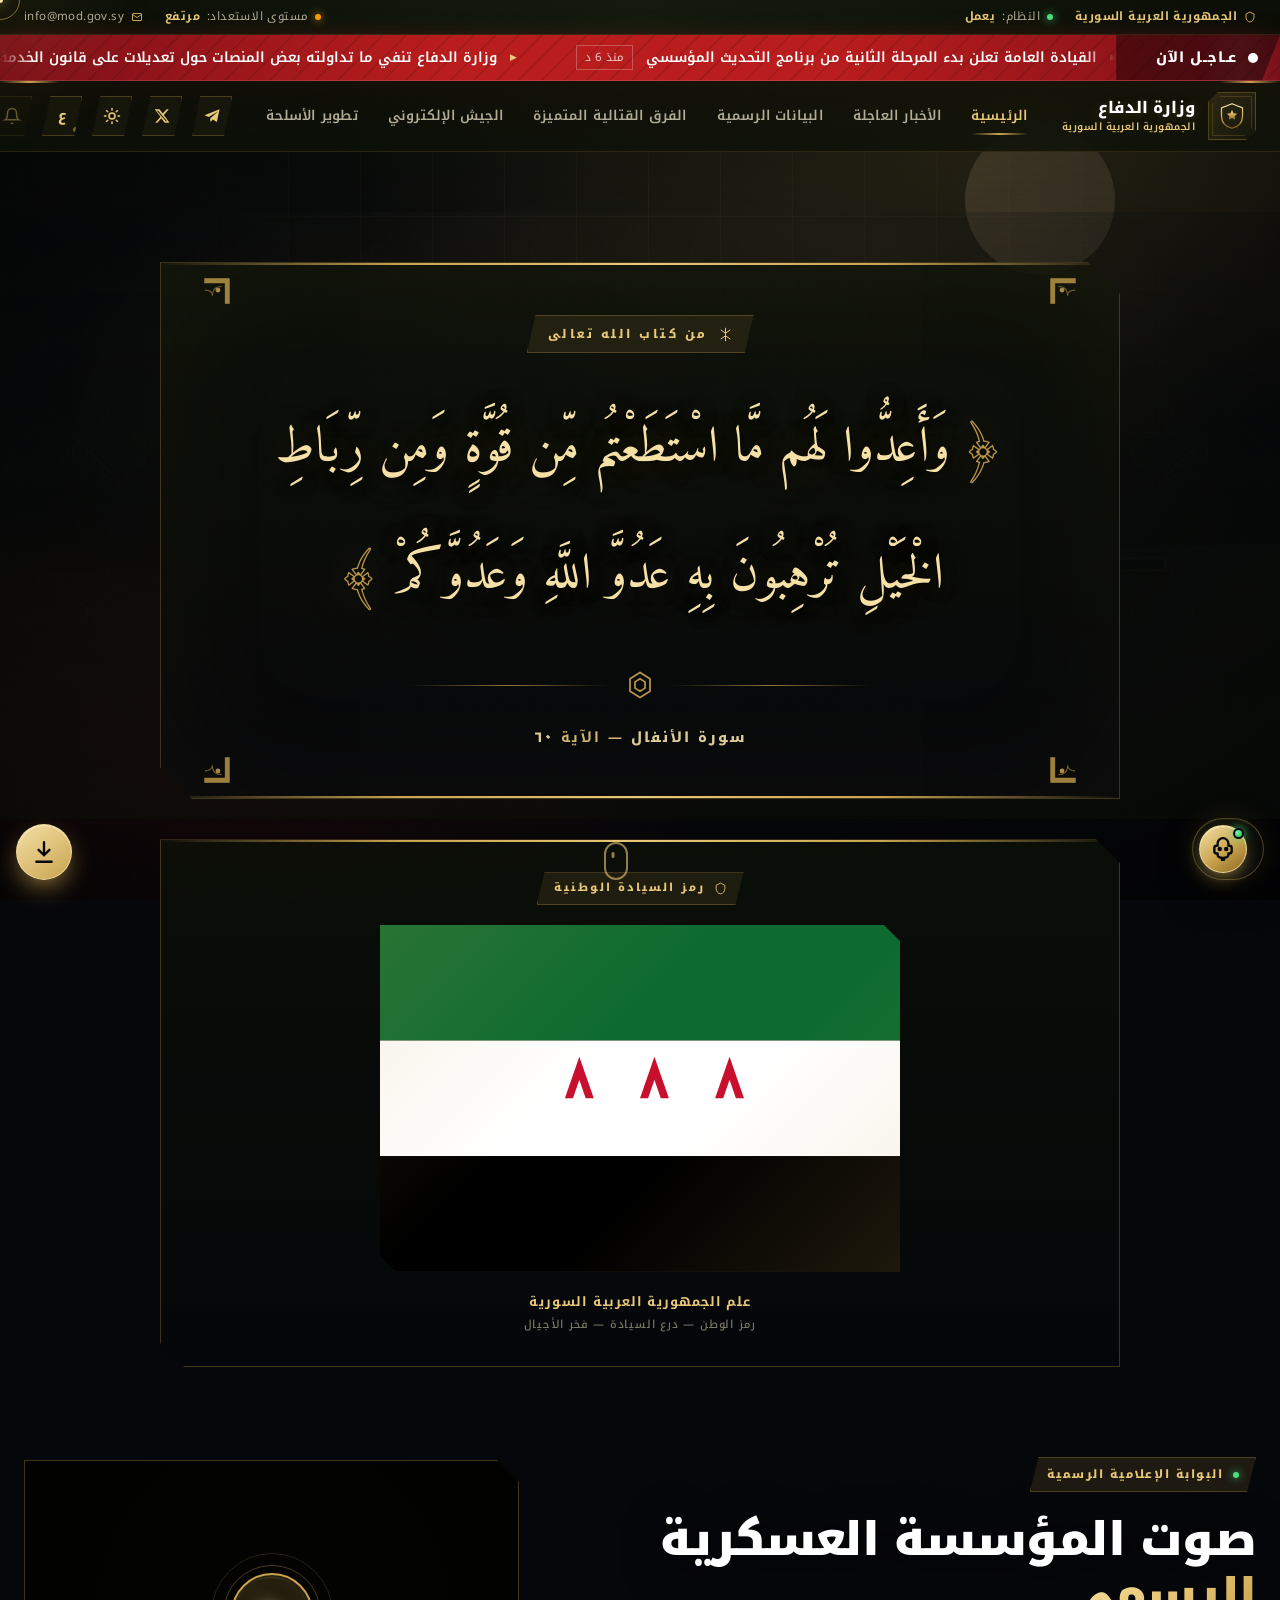
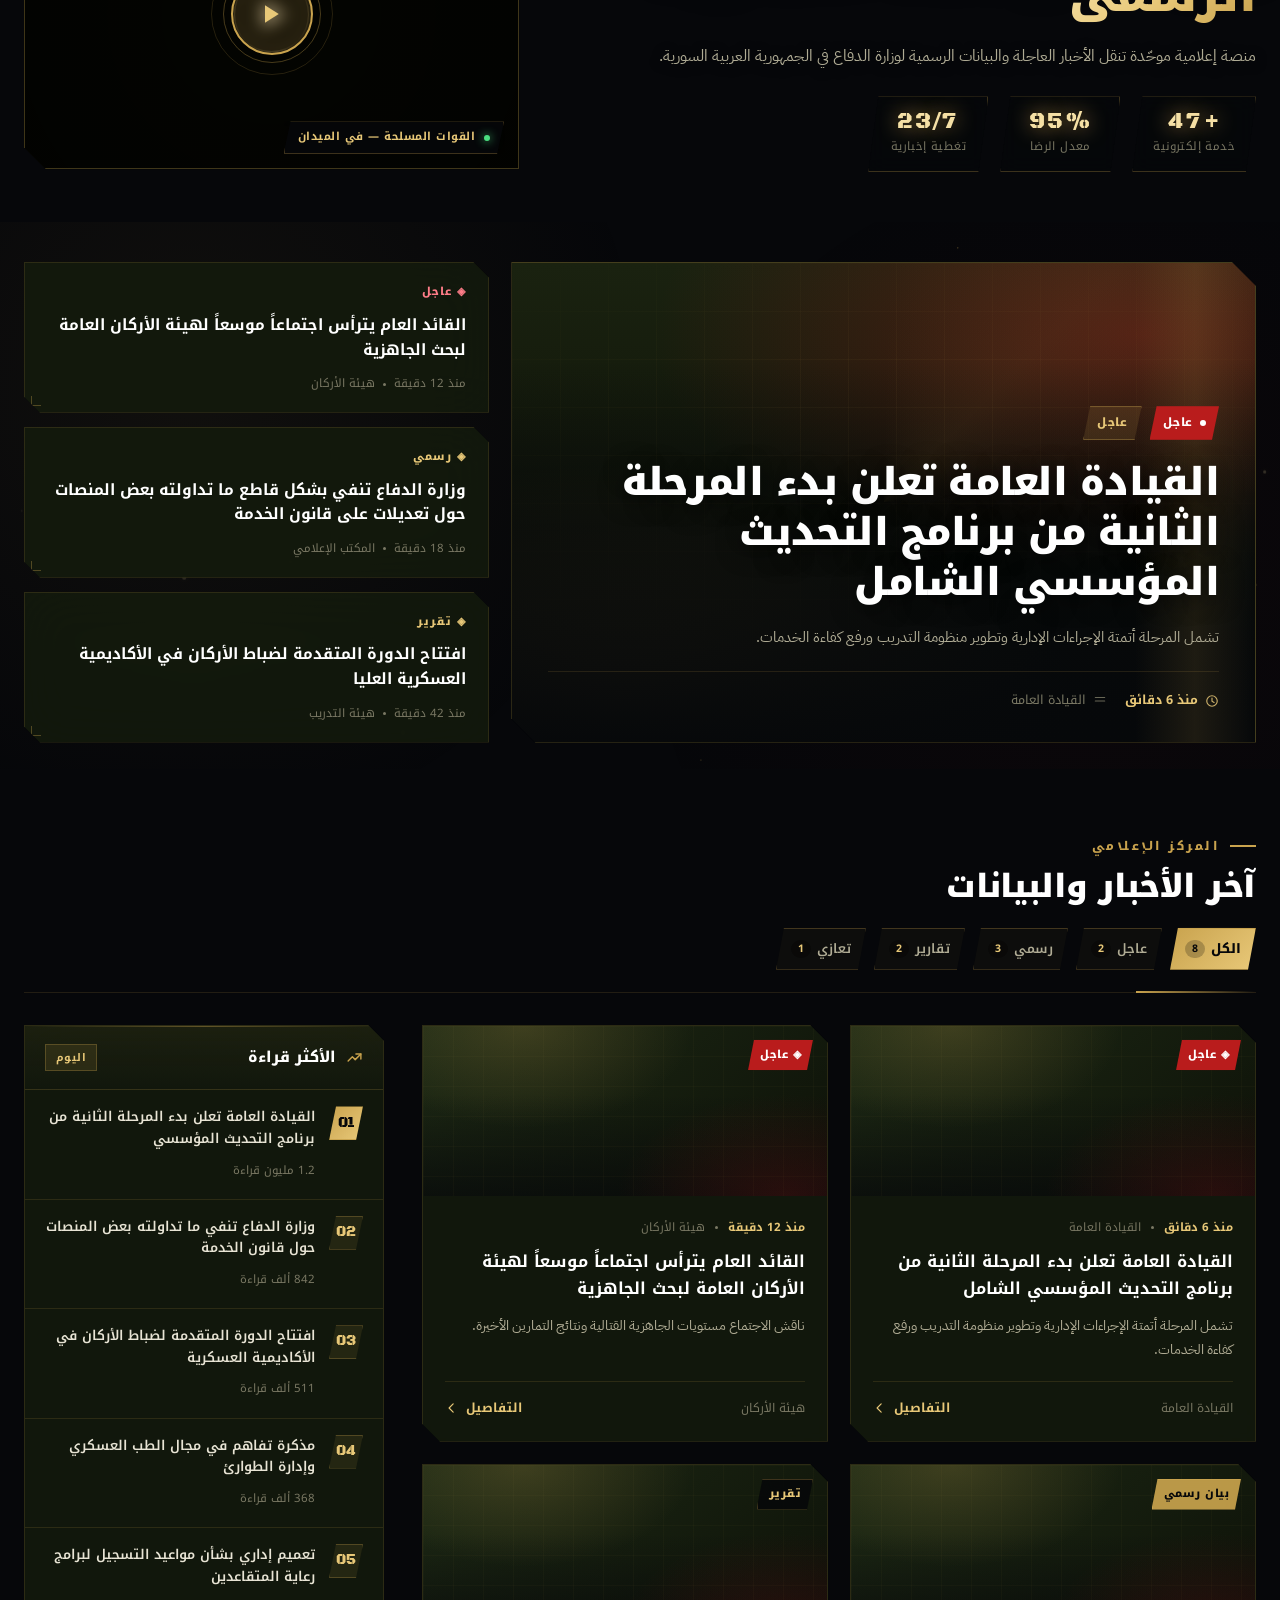
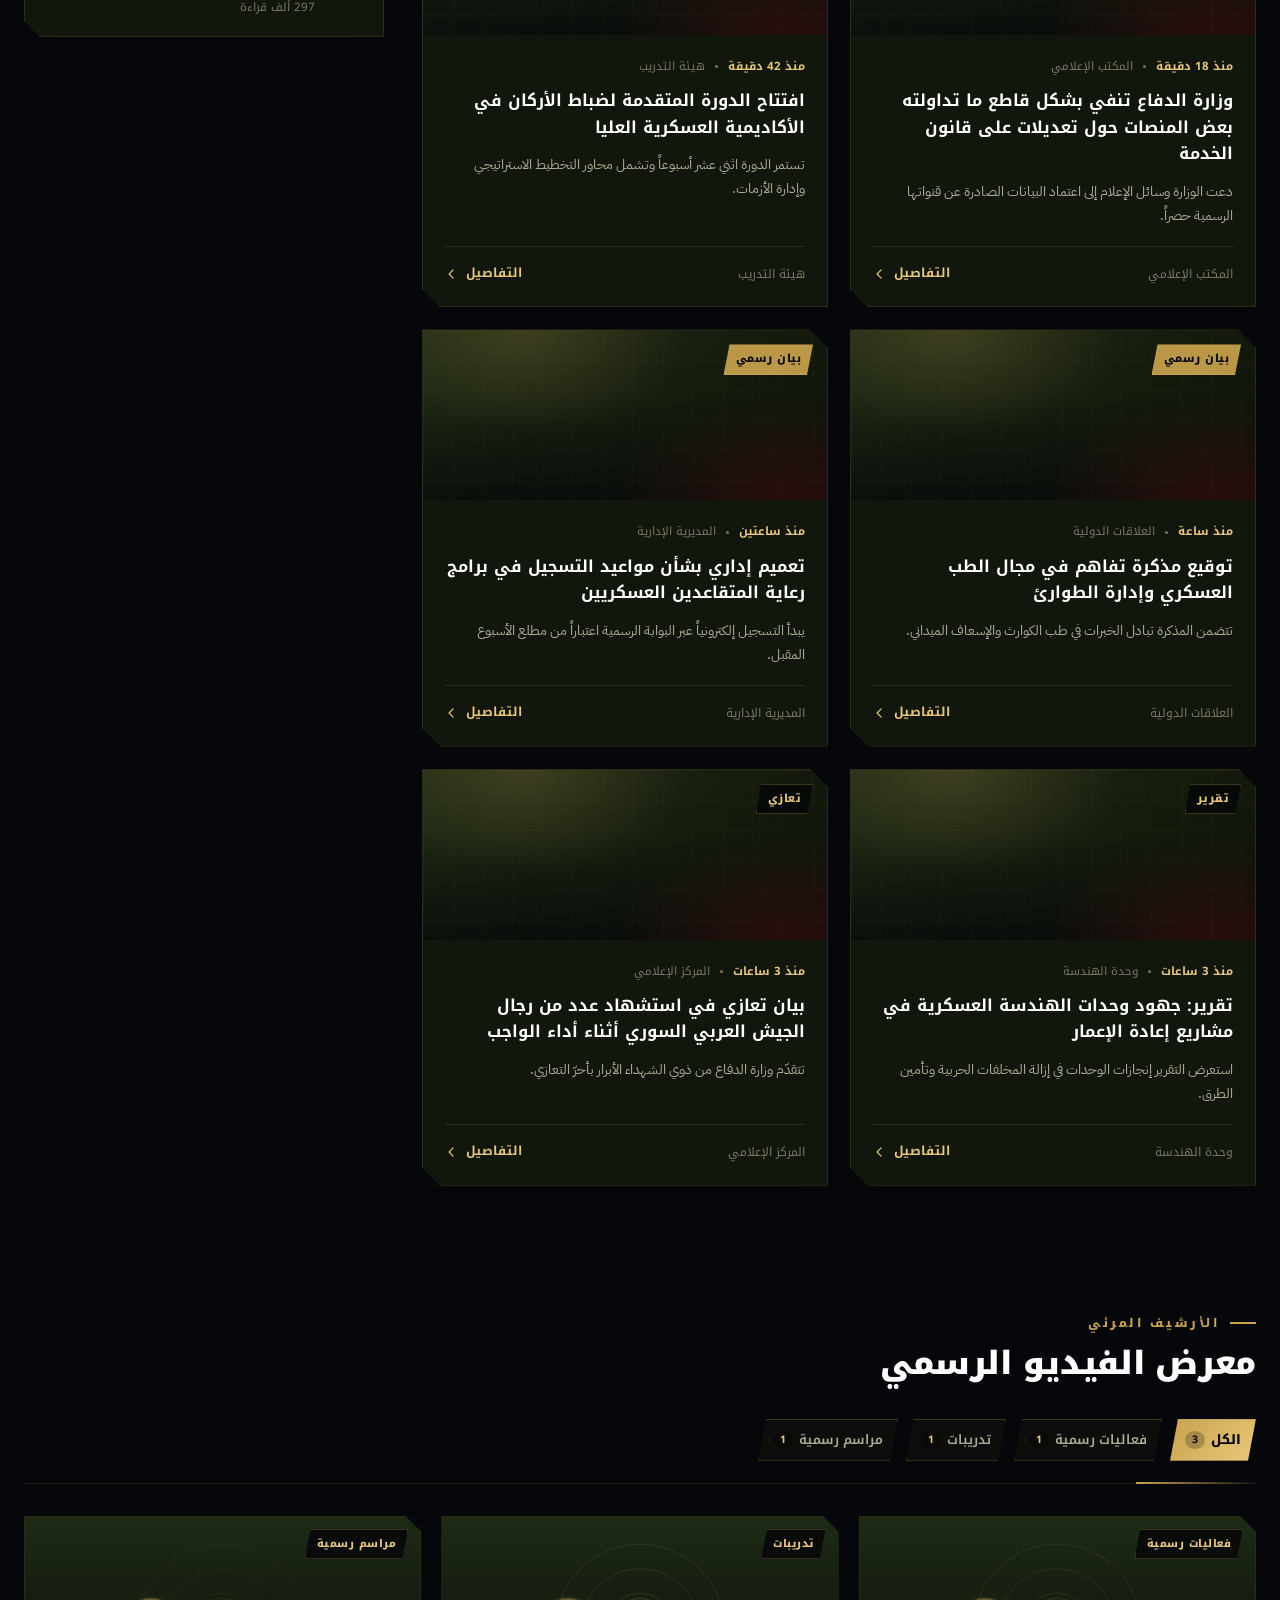
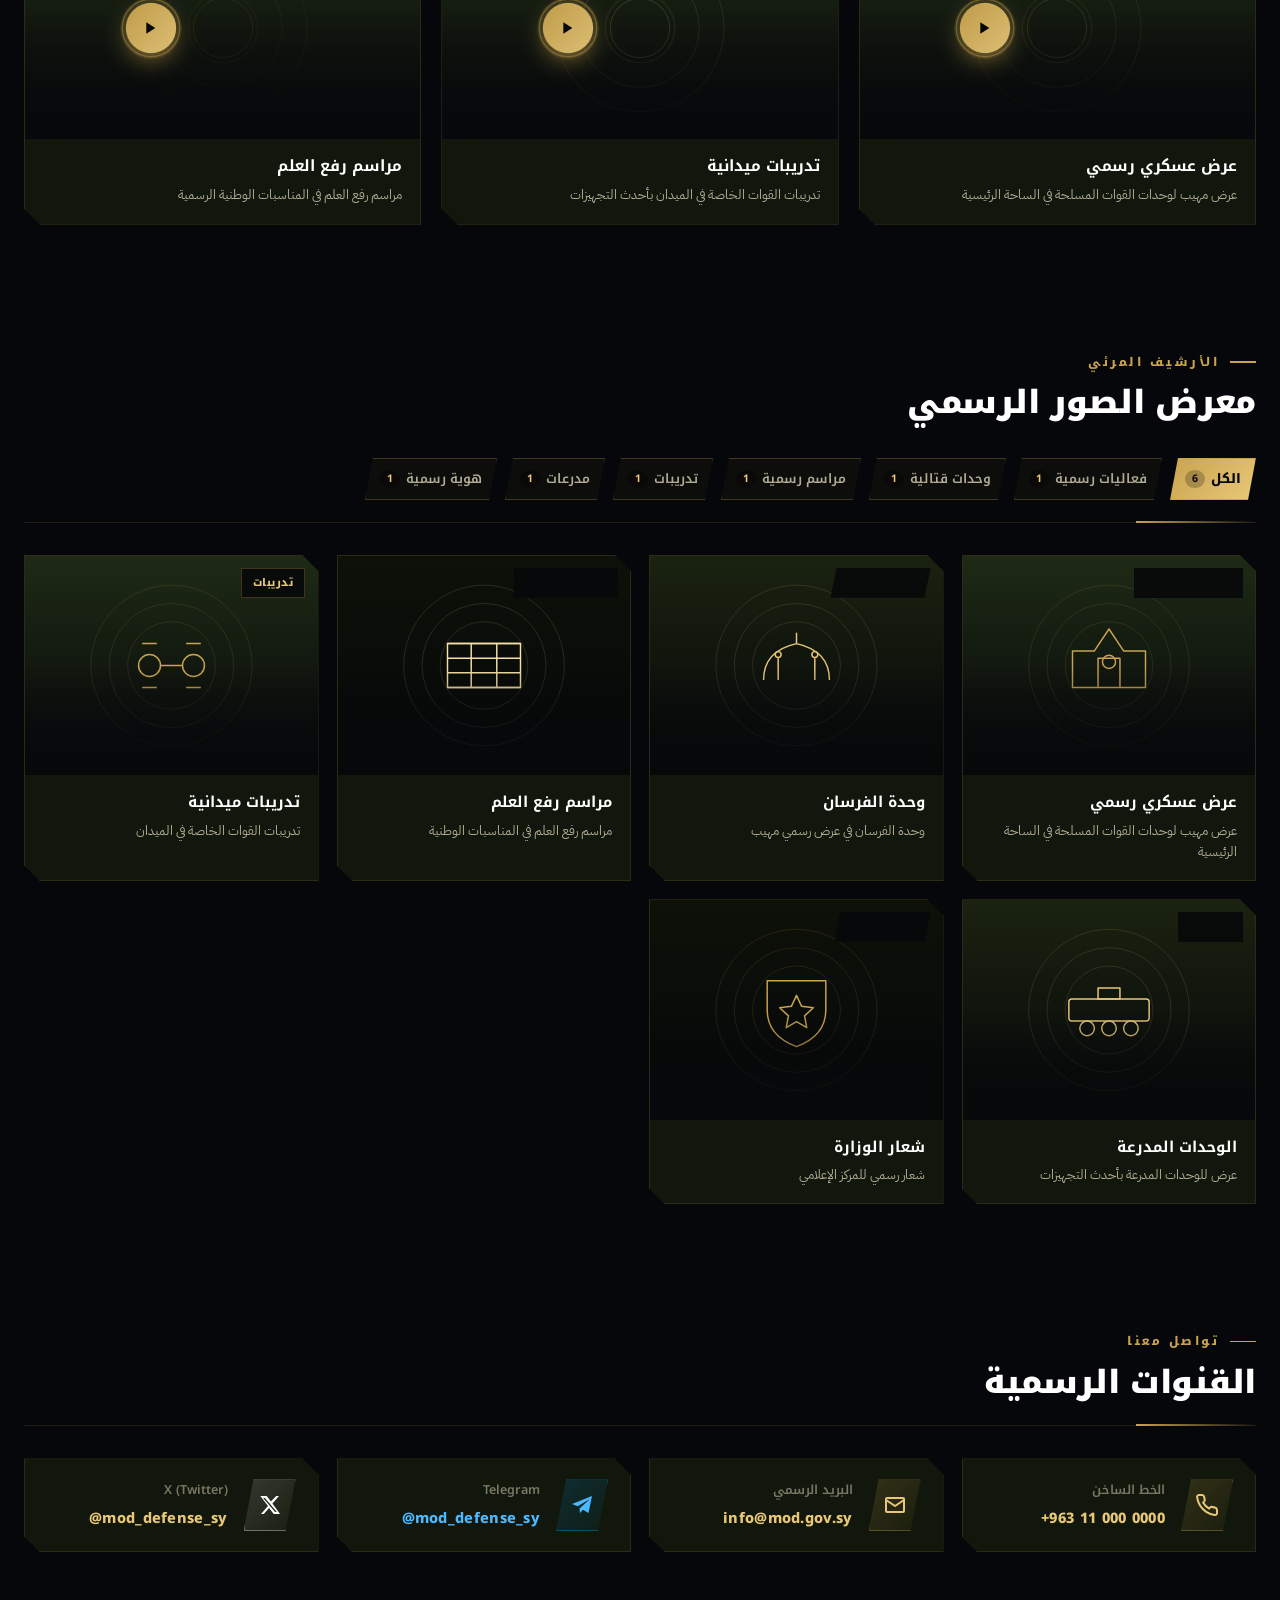
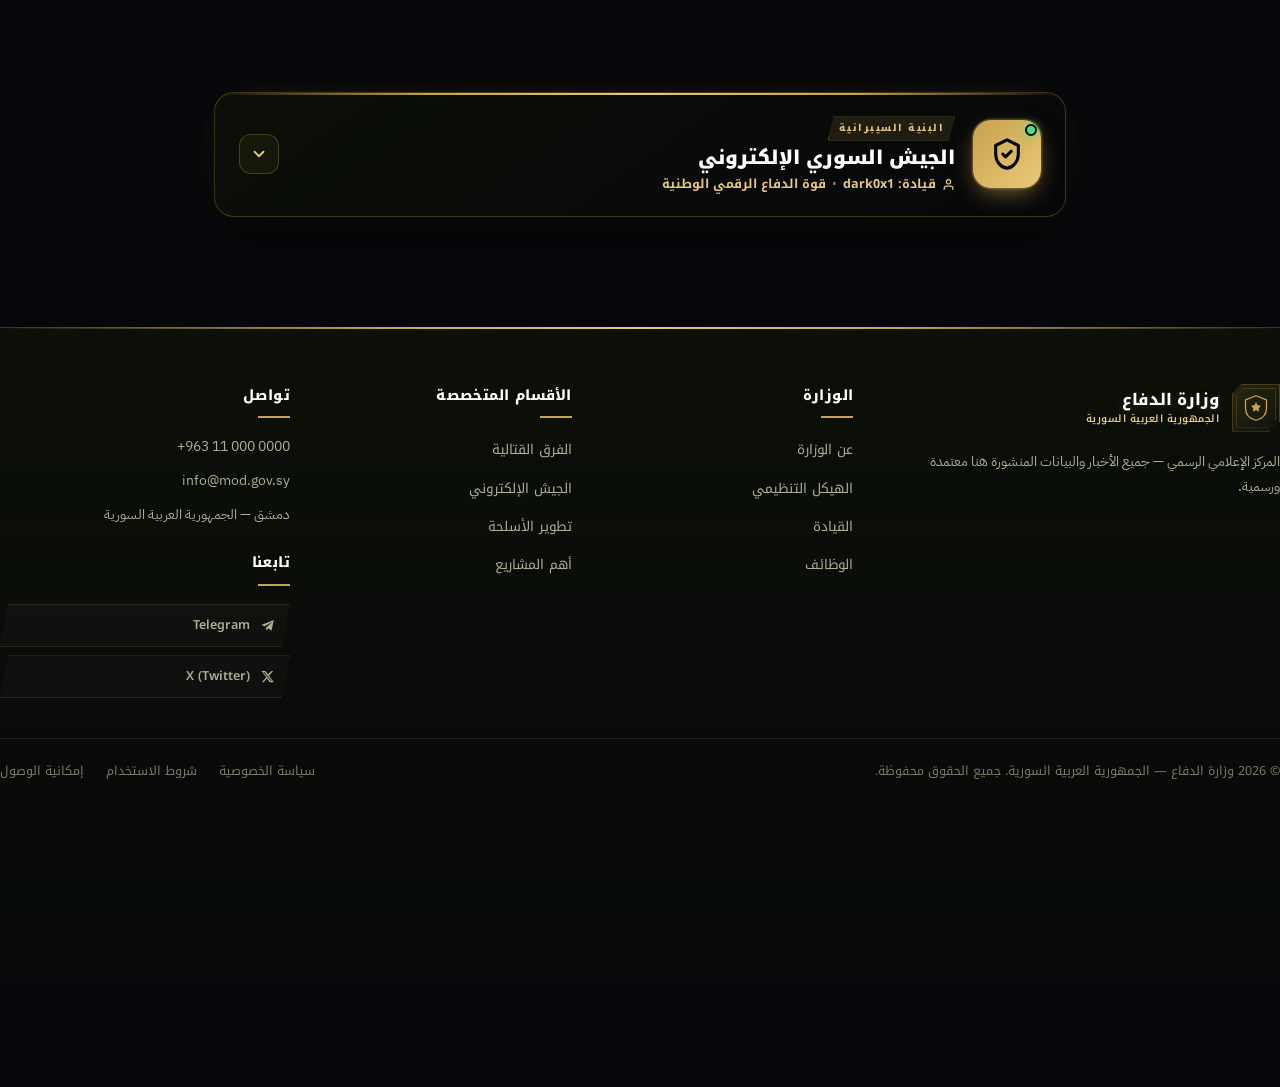
==== index.html @ 6f5ecbb7 "🎬 حذف مثلث التشغيل المكرر من SVG الافتراضي للفيديو" ====
<!DOCTYPE html>
<html lang="ar" dir="rtl">
<head>
<meta charset="UTF-8">
<script src="pwa-early.js?v=1"></script>
<meta name="viewport" content="width=device-width, initial-scale=1, viewport-fit=cover">
<meta name="theme-color" content="#06070a">
<meta name="referrer" content="strict-origin-when-cross-origin">
<title>وزارة الدفاع — المركز الإعلامي الرسمي | PRO</title>
<meta name="description" content="البوابة الإعلامية الرسمية لوزارة الدفاع في الجمهورية العربية السورية — النسخة الاحترافية">
<meta name="keywords" content="وزارة الدفاع, سوريا, أخبار رسمية, بيانات عسكرية, المركز الإعلامي">
<meta name="author" content="وزارة الدفاع — الجمهورية العربية السورية">
<meta name="robots" content="index, follow, max-image-preview:large">
<link rel="manifest" href="manifest.json">
<link rel="apple-touch-icon" href="data:image/svg+xml,%3Csvg xmlns='http://www.w3.org/2000/svg' viewBox='0 0 180 180'%3E%3Crect width='180' height='180' fill='%2306070a'/%3E%3Cpath d='M90 30 135 52v54c0 39-24 66-45 75-21-9-45-36-45-75V52z' fill='none' stroke='%23c9a34e' stroke-width='6'/%3E%3Cpath d='M90 72l9 18 19 3-14 13 3 19-17-9-17 9 3-19-14-13 19-3z' fill='%23c9a34e'/%3E%3C/svg%3E">
<meta name="apple-mobile-web-app-capable" content="yes">
<meta name="apple-mobile-web-app-status-bar-style" content="black-translucent">
<meta name="apple-mobile-web-app-title" content="المركز الإعلامي">
<meta name="mobile-web-app-capable" content="yes">
<meta name="format-detection" content="telephone=no">
<meta property="og:type" content="website">
<meta property="og:title" content="وزارة الدفاع — المركز الإعلامي الرسمي">
<meta property="og:description" content="البوابة الإعلامية الرسمية لوزارة الدفاع في الجمهورية العربية السورية">
<meta property="og:locale" content="ar_SY">
<meta property="og:site_name" content="المركز الإعلامي">
<meta name="twitter:card" content="summary_large_image">
<meta name="twitter:title" content="وزارة الدفاع — المركز الإعلامي الرسمي">
<meta name="twitter:description" content="البوابة الإعلامية الرسمية لوزارة الدفاع في الجمهورية العربية السورية">
<link rel="preconnect" href="https://fonts.googleapis.com">
<link rel="preconnect" href="https://fonts.gstatic.com" crossorigin>
<link href="https://fonts.googleapis.com/css2?family=IBM+Plex+Sans+Arabic:wght@300;400;500;600;700&family=Noto+Kufi+Arabic:wght@400;500;600;700;800;900&family=Black+Ops+One&family=Amiri:wght@400;700&display=swap" rel="stylesheet">
<link rel="icon" href="data:image/svg+xml,%3Csvg xmlns='http://www.w3.org/2000/svg' viewBox='0 0 48 48'%3E%3Cpath d='M24 3 42 10v14c0 11-7.5 18.5-18 21C13.5 42.5 6 35 6 24V10z' fill='none' stroke='%23c9a34e' stroke-width='3'/%3E%3C/svg%3E">
<link rel="stylesheet" href="styles.css?v=99">
<link rel="stylesheet" href="design-pro.css?v=99">
<link rel="stylesheet" href="styles-social.css?v=99">
<script type="application/ld+json">
{"@context":"https://schema.org","@type":"NewsMediaOrganization","name":"المركز الإعلامي — وزارة الدفاع","alternateName":"Ministry of Defense Media Center","url":"https://mod-defense-pro.netlify.app","description":"المركز الإعلامي الرسمي لوزارة الدفاع في الجمهورية العربية السورية","address":{"@type":"PostalAddress","addressCountry":"SY","addressLocality":"دمشق"},"sameAs":["https://t.me/mod_defense_sy","https://x.com/mod_defense_sy"]}
</script>
<link rel="stylesheet" href="mobile-fix.css?v=1">
<link rel="stylesheet" href="floating-buttons.css?v=5">
<link rel="stylesheet" href="light-mode.css?v=1">
</head>
<body>

<a class="skip-link" href="#main">تخطَّ إلى المحتوى الرئيسي</a>
<div class="read-progress" id="readProgress" aria-hidden="true"></div>
<div class="toast-container" id="toastContainer" aria-live="polite"></div>

<div class="bg-scene" aria-hidden="true">
  <img class="bg-scene__custom" id="bgCustomImg" alt="">
  <svg class="bg-scene__svg" id="bgSvg" viewBox="0 0 1920 1080" preserveAspectRatio="xMidYMid slice">
    <defs>
      <radialGradient id="sunGrad" cx="75%" cy="22%" r="55%">
        <stop offset="0" stop-color="#f5e0a5" stop-opacity=".95"/>
        <stop offset=".35" stop-color="#c9a34e" stop-opacity=".35"/>
        <stop offset="1" stop-color="#c9a34e" stop-opacity="0"/>
      </radialGradient>
      <linearGradient id="sky" x1="0" y1="0" x2="0" y2="1">
        <stop offset="0" stop-color="#1a2210"/>
        <stop offset=".5" stop-color="#0f1408"/>
        <stop offset="1" stop-color="#05060a"/>
      </linearGradient>
      <linearGradient id="duneBack" x1="0" y1="0" x2="0" y2="1">
        <stop offset="0" stop-color="#2d3d20" stop-opacity=".55"/>
        <stop offset="1" stop-color="#0d1108" stop-opacity=".95"/>
      </linearGradient>
      <linearGradient id="duneMid" x1="0" y1="0" x2="0" y2="1">
        <stop offset="0" stop-color="#1e2a15" stop-opacity=".85"/>
        <stop offset="1" stop-color="#06070a"/>
      </linearGradient>
      <linearGradient id="groundDark" x1="0" y1="0" x2="0" y2="1">
        <stop offset="0" stop-color="#131a0d"/>
        <stop offset="1" stop-color="#030405"/>
      </linearGradient>
    </defs>
    <rect width="1920" height="1080" fill="url(#sky)"/>
    <circle cx="1440" cy="240" r="380" fill="url(#sunGrad)"/>
    <circle cx="1440" cy="240" r="90" fill="#f5e0a5" opacity=".8"/>
    <path d="M0 720 Q 320 660 640 690 T 1280 680 T 1920 660 L 1920 1080 L 0 1080 Z" fill="url(#duneBack)"/>
    <g transform="translate(1050, 700)" opacity=".9">
      <ellipse cx="180" cy="170" rx="280" ry="18" fill="#000" opacity=".55"/>
      <rect x="100" y="-40" width="180" height="62" rx="4" fill="#06070a" stroke="#c9a34e" stroke-width="1.4"/>
      <rect x="280" y="-30" width="260" height="14" fill="#06070a" stroke="#c9a34e" stroke-width="1.2"/>
      <path d="M30 -16 L 400 -16 L 430 26 L 430 80 L 15 80 L 0 26 Z" fill="#06070a" stroke="#c9a34e" stroke-width="1.6"/>
      <rect x="0" y="80" width="445" height="42" rx="6" fill="#030405" stroke="#c9a34e" stroke-width="1.2"/>
      <circle cx="30" cy="101" r="18" fill="none" stroke="#1a1f12" stroke-width="3.5"/>
      <circle cx="110" cy="101" r="18" fill="none" stroke="#1a1f12" stroke-width="3.5"/>
      <circle cx="190" cy="101" r="18" fill="none" stroke="#1a1f12" stroke-width="3.5"/>
      <circle cx="270" cy="101" r="18" fill="none" stroke="#1a1f12" stroke-width="3.5"/>
      <circle cx="350" cy="101" r="18" fill="none" stroke="#1a1f12" stroke-width="3.5"/>
    </g>
    <path d="M0 820 Q 400 780 800 800 T 1600 790 T 1920 780 L 1920 1080 L 0 1080 Z" fill="url(#duneMid)"/>
    <path d="M0 950 Q 500 900 1000 930 T 1920 920 L 1920 1080 L 0 1080 Z" fill="url(#groundDark)"/>
  </svg>
  <div class="bg-scene__overlay"></div>
  <div class="bg-scene__grid"></div>
  <div class="bg-scene__scanlines"></div>
  <div class="bg-scene__vignette"></div>
</div>

<div class="command-bar">
  <div class="container command-bar__inner">
    <div class="command-bar__group">
      <span class="command-bar__item">
        <svg viewBox="0 0 24 24" fill="none" stroke="currentColor" stroke-width="2"><path d="M12 2 4 6v6c0 5 3.4 9.4 8 10 4.6-.6 8-5 8-10V6l-8-4Z" stroke-linejoin="round"/></svg>
        <strong>الجمهورية العربية السورية</strong>
      </span>
      <span class="command-bar__item command-bar__item--hide">
        <span class="status-dot"></span>النظام: <strong>يعمل</strong>
      </span>
    </div>
    <div class="command-bar__group">
      <span class="command-bar__item command-bar__item--hide">
        <span class="status-dot status-dot--amber"></span>مستوى الاستعداد: <strong>مرتفع</strong>
      </span>
      <span class="command-bar__item">
        <svg viewBox="0 0 24 24" fill="none" stroke="currentColor" stroke-width="2"><rect x="3" y="5" width="18" height="14" rx="1"/><path d="m3 7 9 6 9-6" stroke-linecap="round" stroke-linejoin="round"/></svg>
        info@mod.gov.sy
      </span>
    </div>
  </div>
</div>

<div class="ticker" role="region" aria-label="آخر الأخبار العاجلة">
  <div class="ticker__label">
    <span class="dot" aria-hidden="true"></span>
    <span>عــاجــل الآن</span>
  </div>
  <div class="ticker__viewport">
    <div class="ticker__track" id="tickerTrack"></div>
  </div>
</div>

<header class="header" id="header">
  <div class="container header__inner">
    <a class="brand" id="brandLogo" aria-label="وزارة الدفاع">
      <span class="brand__mark" id="brandMark" aria-hidden="true">
        <svg viewBox="0 0 48 48">
          <defs>
            <linearGradient id="g1" x1="0" y1="0" x2="0" y2="1">
              <stop offset="0" stop-color="#f5e0a5"/>
              <stop offset=".55" stop-color="#c9a34e"/>
              <stop offset="1" stop-color="#8a6620"/>
            </linearGradient>
          </defs>
          <path d="M24 3 42 10v14c0 11-7.5 18.5-18 21C13.5 42.5 6 35 6 24V10z" fill="none" stroke="url(#g1)" stroke-width="2.2" stroke-linejoin="round"/>
          <path d="M24 13.5l2.7 5.7 6.2.9-4.5 4.3 1.1 6.1L24 27.6l-5.5 2.9 1.1-6.1-4.5-4.3 6.2-.9z" fill="url(#g1)"/>
        </svg>
      </span>
      <span class="brand__text">
        <strong class="brand__title" id="brandTitle">وزارة الدفاع</strong>
        <span class="brand__sub" id="brandSub">الجمهورية العربية السورية</span>
      </span>
    </a>
    <nav class="nav" aria-label="التنقل الرئيسي"><ul class="nav__list" id="navList"></ul></nav>
    <div class="header__actions">
      <a class="social-link social-link--tg" href="https://t.me/mod_defense_sy" target="_blank" rel="noopener" aria-label="Telegram" title="Telegram">
        <svg viewBox="0 0 24 24" fill="currentColor"><path d="M22 3 2 11l5.6 2.3L20 6 9.5 15.4 10 20l3-3.3L18.5 20 22 3Z"/></svg>
      </a>
      <a class="social-link social-link--x" href="https://x.com/mod_defense_sy" target="_blank" rel="noopener" aria-label="X" title="X (Twitter)">
        <svg viewBox="0 0 24 24" fill="currentColor"><path d="M18.2 3H21l-6.6 7.6L22 21h-6.3l-4.6-6-5.3 6H3l7-8L2.3 3H8.7l4.2 5.5L18.2 3Zm-1.1 16h1.7L7 4.9H5.1L17.1 19Z"/></svg>
      </a>
      <button class="notify-btn" id="notifyBtn" type="button" aria-label="تفعيل الإشعارات" title="تفعيل الإشعارات">
        <svg viewBox="0 0 24 24" fill="none" stroke="currentColor" stroke-width="2"><path d="M6 8a6 6 0 0 1 12 0c0 7 3 9 3 9H3s3-2 3-9"/><path d="M10.3 21a1.94 1.94 0 0 0 3.4 0"/></svg>
      </button>
      <a class="live-badge" data-nav="live-broadcast" role="button" aria-label="مشاهدة البث المباشر" style="cursor:pointer;text-decoration:none"><span class="dot" aria-hidden="true"></span><span>بث مباشر</span></a>
      <span class="clock" id="clock" aria-label="الوقت الحالي">00:00:00</span>
      <button class="nav__toggle" id="navToggle" type="button" aria-label="فتح القائمة" aria-expanded="false" aria-controls="drawer">
        <span></span><span></span><span></span>
      </button>
    </div>
  </div>
</header>

<div class="drawer" id="drawer" role="navigation" aria-label="القائمة الرئيسية">
  <div class="drawer__inner">
    <div class="drawer__welcome">
      <div class="drawer__welcome-icon">
        <svg viewBox="0 0 24 24" fill="none" stroke="currentColor" stroke-width="1.8"><path d="M12 2 4 6v6c0 5 3.4 9.4 8 10 4.6-.6 8-5 8-10V6l-8-4Z" stroke-linejoin="round"/><path d="M9 12l2 2 4-4" stroke-linecap="round" stroke-linejoin="round"/></svg>
      </div>
      <div class="drawer__welcome-text">
        <span class="drawer__welcome-title">المركز الإعلامي الرسمي</span>
        <span class="drawer__welcome-sub">وزارة الدفاع — سوريا</span>
      </div>
    </div>
    <div class="drawer__search">
      <svg viewBox="0 0 24 24" fill="none" stroke="currentColor" stroke-width="2"><circle cx="11" cy="11" r="7"/><path d="m20 20-3.5-3.5" stroke-linecap="round"/></svg>
      <input type="search" id="drawerSearch" placeholder="ابحث في الأخبار والبيانات..." aria-label="بحث" autocomplete="off">
    </div>
    <div class="drawer__section">
      <h3 class="drawer__section-title">إجراءات سريعة</h3>
      <div class="drawer__quick">
        <button class="drawer__quick-btn" data-nav="news-archive">
          <span class="drawer__quick-icon"><svg viewBox="0 0 24 24" fill="none" stroke="currentColor" stroke-width="1.8"><path d="M4 4h16v16H4z"/><path d="M8 8h8M8 12h8M8 16h5" stroke-linecap="round"/></svg></span>
          آخر الأخبار
        </button>
        <button class="drawer__quick-btn" data-nav="official-news">
          <span class="drawer__quick-icon"><svg viewBox="0 0 24 24" fill="none" stroke="currentColor" stroke-width="1.8"><path d="M12 2 4 6v6c0 5 3.4 9.4 8 10 4.6-.6 8-5 8-10V6l-8-4Z" stroke-linejoin="round"/></svg></span>
          البيانات الرسمية
        </button>
        <button class="drawer__quick-btn" data-nav="elite-units">
          <span class="drawer__quick-icon"><svg viewBox="0 0 24 24" fill="none" stroke="currentColor" stroke-width="1.8"><path d="M12 2 4 6v6c0 5 3.4 9.4 8 10 4.6-.6 8-5 8-10V6l-8-4Z" stroke-linejoin="round"/><path d="M12 7l2.2 4.5 5 .7-3.6 3.5.9 5-4.5-2.4-4.5 2.4.9-5-3.6-3.5 5-.7z" stroke-linejoin="round"/></svg></span>
          الفرق القتالية
        </button>
        <button class="drawer__quick-btn" data-nav="electronic-army">
          <span class="drawer__quick-icon"><svg viewBox="0 0 24 24" fill="none" stroke="currentColor" stroke-width="1.8"><rect x="2" y="4" width="20" height="14" rx="2"/><path d="M8 22h8M12 18v4M7 9l3 3-3 3M13 15h4" stroke-linecap="round" stroke-linejoin="round"/></svg></span>
          الجيش الإلكتروني
        </button>
      </div>
    </div>
    <div class="drawer__section">
      <h3 class="drawer__section-title">الأقسام الرئيسية</h3>
      <div class="drawer__list" id="drawerList"></div>
    </div>
    <div class="drawer__section">
      <h3 class="drawer__section-title">تابعنا رسمياً</h3>
      <div class="drawer__social">
        <a class="drawer__social-btn drawer__social-btn--tg" href="https://t.me/mod_defense_sy" target="_blank" rel="noopener">
          <span class="drawer__social-icon"><svg viewBox="0 0 24 24" fill="currentColor"><path d="M22 3 2 11l5.6 2.3L20 6 9.5 15.4 10 20l3-3.3L18.5 20 22 3Z"/></svg></span>
          <span class="drawer__social-text"><strong>Telegram</strong><small>@mod_defense_sy</small></span>
          <span class="drawer__social-arrow">‹</span>
        </a>
        <a class="drawer__social-btn drawer__social-btn--x" href="https://x.com/mod_defense_sy" target="_blank" rel="noopener">
          <span class="drawer__social-icon"><svg viewBox="0 0 24 24" fill="currentColor"><path d="M18.2 3H21l-6.6 7.6L22 21h-6.3l-4.6-6-5.3 6H3l7-8L2.3 3H8.7l4.2 5.5L18.2 3Zm-1.1 16h1.7L7 4.9H5.1L17.1 19Z"/></svg></span>
          <span class="drawer__social-text"><strong>X (Twitter)</strong><small>@mod_defense_sy</small></span>
          <span class="drawer__social-arrow">‹</span>
        </a>
      </div>
    </div>
    <div class="drawer__section">
      <h3 class="drawer__section-title">قنوات الطوارئ</h3>
      <div class="drawer__contact">
        <a class="drawer__contact-row" href="tel:+963110000000">
          <span class="drawer__contact-icon"><svg viewBox="0 0 24 24" fill="none" stroke="currentColor" stroke-width="2"><path d="M22 16.9v3a2 2 0 0 1-2.2 2 19.8 19.8 0 0 1-8.6-3.1 19.5 19.5 0 0 1-6-6A19.8 19.8 0 0 1 2.1 4.2 2 2 0 0 1 4.1 2h3a2 2 0 0 1 2 1.7c.1.9.3 1.8.6 2.6a2 2 0 0 1-.5 2.1L8.1 9.6a16 16 0 0 0 6 6l1.2-1.2a2 2 0 0 1 2.1-.4c.8.3 1.7.5 2.6.6a2 2 0 0 1 1.7 2Z" stroke-linejoin="round"/></svg></span>
          <span class="drawer__contact-text">
            <span class="drawer__contact-label">الخط الساخن</span>
            <span class="drawer__contact-value">+963 11 000 0000</span>
          </span>
        </a>
        <a class="drawer__contact-row" href="mailto:info@mod.gov.sy">
          <span class="drawer__contact-icon"><svg viewBox="0 0 24 24" fill="none" stroke="currentColor" stroke-width="2"><rect x="3" y="5" width="18" height="14" rx="1"/><path d="m3 7 9 6 9-6" stroke-linecap="round" stroke-linejoin="round"/></svg></span>
          <span class="drawer__contact-text">
            <span class="drawer__contact-label">البريد الرسمي</span>
            <span class="drawer__contact-value">info@mod.gov.sy</span>
          </span>
        </a>
      </div>
    </div>
    <div class="drawer__version">
      <strong>وزارة الدفاع</strong> — الإصدار PRO 1.0 · <span id="drawerYear">2026</span>
    </div>
  </div>
</div>

<main id="main">

  <div class="page-view is-active" data-page="home" id="pageHome">

    <section class="quran-section" aria-label="آية قرآنية">
      <div class="quran-section__bg"></div>
      <div class="quran-section__pattern"></div>
      <div class="container">
        <div class="quran-section__inner reveal">
          <span class="quran-ornament quran-ornament--tl" aria-hidden="true"><svg viewBox="0 0 60 60" fill="none" stroke="#c9a34e" stroke-width="1.2"><path d="M2 2 L28 2 L28 6 L6 6 L6 28 L2 28 Z" fill="#c9a34e" opacity=".9"/><path d="M10 10 Q 20 10, 20 20 Q 20 14, 28 14" opacity=".6"/><circle cx="14" cy="14" r="2" fill="#c9a34e"/></svg></span>
          <span class="quran-ornament quran-ornament--tr" aria-hidden="true"><svg viewBox="0 0 60 60" fill="none" stroke="#c9a34e" stroke-width="1.2"><path d="M2 2 L28 2 L28 6 L6 6 L6 28 L2 28 Z" fill="#c9a34e" opacity=".9"/><path d="M10 10 Q 20 10, 20 20 Q 20 14, 28 14" opacity=".6"/><circle cx="14" cy="14" r="2" fill="#c9a34e"/></svg></span>
          <span class="quran-ornament quran-ornament--bl" aria-hidden="true"><svg viewBox="0 0 60 60" fill="none" stroke="#c9a34e" stroke-width="1.2"><path d="M2 2 L28 2 L28 6 L6 6 L6 28 L2 28 Z" fill="#c9a34e" opacity=".9"/><path d="M10 10 Q 20 10, 20 20 Q 20 14, 28 14" opacity=".6"/><circle cx="14" cy="14" r="2" fill="#c9a34e"/></svg></span>
          <span class="quran-ornament quran-ornament--br" aria-hidden="true"><svg viewBox="0 0 60 60" fill="none" stroke="#c9a34e" stroke-width="1.2"><path d="M2 2 L28 2 L28 6 L6 6 L6 28 L2 28 Z" fill="#c9a34e" opacity=".9"/><path d="M10 10 Q 20 10, 20 20 Q 20 14, 28 14" opacity=".6"/><circle cx="14" cy="14" r="2" fill="#c9a34e"/></svg></span>
          <span class="quran-section__badge">
            <svg viewBox="0 0 24 24" fill="none" stroke="currentColor" stroke-width="1.6"><path d="M12 2v20M5 5l7 5 7-5M5 19l7-5 7 5" stroke-linecap="round" stroke-linejoin="round"/></svg>
            من كتاب الله تعالى
          </span>
          <p class="quran-verse" lang="ar">وَأَعِدُّوا لَهُم مَّا اسْتَطَعْتُم مِّن قُوَّةٍ وَمِن رِّبَاطِ الْخَيْلِ تُرْهِبُونَ بِهِ عَدُوَّ اللَّهِ وَعَدُوَّكُمْ</p>
          <div class="quran-verse__divider" aria-hidden="true">
            <span class="quran-verse__divider-line"></span>
            <span class="quran-verse__divider-icon"><svg viewBox="0 0 24 24" fill="none" stroke="currentColor" stroke-width="1.4"><path d="M12 2 L20 7 L20 17 L12 22 L4 17 L4 7 Z" stroke-linejoin="round"/><path d="M12 7 L16 9.5 L16 14.5 L12 17 L8 14.5 L8 9.5 Z" stroke-linejoin="round"/></svg></span>
            <span class="quran-verse__divider-line"></span>
          </div>
          <p class="quran-verse__reference"><strong>سورة الأنفال</strong> — الآية <strong>٦٠</strong></p>
        </div>
      </div>
    </section>

    <section class="flag-section" aria-label="علم الجمهورية العربية السورية">
      <div class="container">
        <div class="flag-section__inner reveal">
          <span class="flag-section__label">
            <svg viewBox="0 0 24 24" fill="none" stroke="currentColor" stroke-width="1.6"><path d="M12 2 4 6v6c0 5 3.4 9.4 8 10 4.6-.6 8-5 8-10V6l-8-4Z" stroke-linejoin="round"/></svg>
            رمز السيادة الوطنية
          </span>
          <div class="flag-display" id="flagDisplay">
            <div class="flag-display__glow"></div>
          </div>
          <p class="flag-section__caption">
            علم الجمهورية العربية السورية
            <small>رمز الوطن — درع السيادة — فخر الأجيال</small>
          </p>
        </div>
      </div>
    </section>

    <section class="intro-banner">
      <div class="container intro-banner__content">
        <div class="intro-banner__text reveal">
          <span class="intro-banner__eyebrow"><span class="status-dot"></span>البوابة الإعلامية الرسمية</span>
          <h2 class="intro-banner__title">صوت المؤسسة العسكرية <span class="intro-banner__gold">الرسمي</span></h2>
          <p class="intro-banner__desc">منصة إعلامية موحّدة تنقل الأخبار العاجلة والبيانات الرسمية لوزارة الدفاع في الجمهورية العربية السورية.</p>
          <div class="intro-banner__stats">
            <span class="intro-banner__stat"><strong>+48</strong>خدمة إلكترونية</span>
            <span class="intro-banner__stat"><strong>96%</strong>معدل الرضا</span>
            <span class="intro-banner__stat"><strong>24/7</strong>تغطية إخبارية</span>
          </div>
        </div>
        <div class="intro-banner__video reveal" style="--d:.1s" id="playVideo">
          <img class="intro-banner__video-img" id="videoThumb" alt="غلاف الفيديو" loading="lazy">
          <div class="intro-banner__play">
            <span class="intro-banner__play-circle"><svg viewBox="0 0 24 24"><path d="M8 5v14l11-7z"/></svg></span>
          </div>
          <span class="intro-banner__video-caption"><span class="dot"></span>القوات المسلحة — في الميدان</span>
        </div>
      </div>
    </section>

    <section class="hero">
      <div class="container">
        <div class="hero__grid">
          <article class="featured reveal" id="featuredCard"></article>
          <div class="stack" id="stackContainer"></div>
        </div>
      </div>
    </section>

    <section class="section" id="news">
      <div class="container">
        <header class="section__bar reveal">
          <div>
            <span class="section__eyebrow">المركز الإعلامي</span>
            <h2 class="section__title">آخر الأخبار والبيانات</h2>
          </div>
          <div class="filters" role="tablist" aria-label="تصفية الأخبار">
            <button class="filter is-active" data-filter="all" role="tab" aria-selected="true">الكل <span class="filter__count" data-count-for="all">0</span></button>
            <button class="filter" data-filter="breaking" role="tab" aria-selected="false">عاجل <span class="filter__count" data-count-for="breaking">0</span></button>
            <button class="filter" data-filter="official" role="tab" aria-selected="false">رسمي <span class="filter__count" data-count-for="official">0</span></button>
            <button class="filter" data-filter="reports" role="tab" aria-selected="false">تقارير <span class="filter__count" data-count-for="reports">0</span></button>
            <button class="filter" data-filter="condolence" role="tab" aria-selected="false">تعازي <span class="filter__count" data-count-for="condolence">0</span></button>
          </div>
        </header>
        <div class="layout">
          <div class="news" id="newsGrid"></div>
          <aside class="sidebar" aria-label="شريط جانبي">
            <section class="widget reveal">
              <div class="widget__head">
                <h3 class="widget__title">
                  <svg viewBox="0 0 24 24" fill="none" stroke="currentColor" stroke-width="2"><path d="M3 17l6-6 4 4 8-8" stroke-linecap="round" stroke-linejoin="round"/><path d="M14 7h7v7" stroke-linecap="round" stroke-linejoin="round"/></svg>
                  الأكثر قراءة
                </h3>
                <span class="widget__badge">اليوم</span>
              </div>
              <div class="mostread" id="mostReadList"></div>
            </section>
            <section class="widget reveal" style="--d:.08s">
              <div class="widget__head">
                <h3 class="widget__title">
                  <svg viewBox="0 0 24 24" fill="none" stroke="currentColor" stroke-width="2"><path d="M12 2 4 6v6c0 5 3.4 9.4 8 10 4.6-.6 8-5 8-10V6l-8-4Z" stroke-linejoin="round"/></svg>
                  قنوات رسمية
                </h3>
              </div>
              <div class="official">
                <a class="official__row" href="tel:+963110000000">
                  <span class="official__icon"><svg viewBox="0 0 24 24" fill="none" stroke="currentColor" stroke-width="2"><path d="M22 16.9v3a2 2 0 0 1-2.2 2 19.8 19.8 0 0 1-8.6-3.1 19.5 19.5 0 0 1-6-6A19.8 19.8 0 0 1 2.1 4.2 2 2 0 0 1 4.1 2h3a2 2 0 0 1 2 1.7c.1.9.3 1.8.6 2.6a2 2 0 0 1-.5 2.1L8.1 9.6a16 16 0 0 0 6 6l1.2-1.2a2 2 0 0 1 2.1-.4c.8.3 1.7.5 2.6.6a2 2 0 0 1 1.7 2Z" stroke-linejoin="round"/></svg></span>
                  <div><div class="official__label">الخط الساخن</div><div class="official__value">+963 11 000 0000</div></div>
                </a>
                <a class="official__row" href="mailto:info@mod.gov.sy">
                  <span class="official__icon"><svg viewBox="0 0 24 24" fill="none" stroke="currentColor" stroke-width="2"><rect x="3" y="5" width="18" height="14" rx="1"/><path d="m3 7 9 6 9-6" stroke-linecap="round" stroke-linejoin="round"/></svg></span>
                  <div><div class="official__label">البريد الرسمي</div><div class="official__value">info@mod.gov.sy</div></div>
                </a>
              </div>
            </section>
          </aside>
        </div>
      </div>
    </section>
  </div>

  <div class="page-view" data-page="about"></div>
  <div class="page-view" data-page="structure"></div>
  <div class="page-view" data-page="leadership"></div>
  <div class="page-view" data-page="jobs"></div>
  <div class="page-view" data-page="archive"></div>
  <div class="page-view" data-page="news-archive"></div>
  <div class="page-view" data-page="official-news"></div>
  <div class="page-view" data-page="reports"></div>
  <div class="page-view" data-page="media-center"></div>
  <div class="page-view" data-page="services"></div>
  <div class="page-view" data-page="privacy"></div>
  <div class="page-view" data-page="terms"></div>
  <div class="page-view" data-page="accessibility"></div>
  <div class="page-view" data-page="electronic-army"></div>
  <div class="page-view" data-page="weapons-dev"></div>
  <div class="page-view" data-page="projects"></div>
  <div class="page-view" data-page="elite-units"></div>
  <div class="page-view" data-page="article"></div>
  <div class="page-view" data-page="mostread-article"></div>
  <div class="page-view" data-page="live-broadcast"></div>
</main>

<footer class="footer">
  <div class="container footer__grid">
    <div>
      <a class="brand" data-nav="home" aria-label="وزارة الدفاع">
        <span class="brand__mark" aria-hidden="true"><svg viewBox="0 0 48 48"><path d="M24 3 42 10v14c0 11-7.5 18.5-18 21C13.5 42.5 6 35 6 24V10z" fill="none" stroke="#c9a34e" stroke-width="2.2" stroke-linejoin="round"/><path d="M24 13.5l2.7 5.7 6.2.9-4.5 4.3 1.1 6.1L24 27.6l-5.5 2.9 1.1-6.1-4.5-4.3 6.2-.9z" fill="#c9a34e"/></svg></span>
        <span class="brand__text">
          <strong class="brand__title">وزارة الدفاع</strong>
          <span class="brand__sub">الجمهورية العربية السورية</span>
        </span>
      </a>
      <p class="footer__about">المركز الإعلامي الرسمي — جميع الأخبار والبيانات المنشورة هنا معتمدة ورسمية.</p>
    </div>
    <nav aria-label="روابط الوزارة">
      <h3 class="footer__title">الوزارة</h3>
      <ul class="footer__links">
        <li><a data-nav="about">عن الوزارة</a></li>
        <li><a data-nav="structure">الهيكل التنظيمي</a></li>
        <li><a data-nav="leadership">القيادة</a></li>
        <li><a data-nav="jobs">الوظائف</a></li>
      </ul>
    </nav>
    <nav aria-label="الأقسام المتخصصة">
      <h3 class="footer__title">الأقسام المتخصصة</h3>
      <ul class="footer__links">
        <li><a data-nav="elite-units">الفرق القتالية</a></li>
        <li><a data-nav="electronic-army">الجيش الإلكتروني</a></li>
        <li><a data-nav="weapons-dev">تطوير الأسلحة</a></li>
        <li><a data-nav="projects">أهم المشاريع</a></li>
      </ul>
    </nav>
    <div>
      <h3 class="footer__title">تواصل</h3>
      <ul class="footer__links footer__links--plain">
        <li><span dir="ltr">+963 11 000 0000</span></li>
        <li><span dir="ltr">info@mod.gov.sy</span></li>
        <li>دمشق — الجمهورية العربية السورية</li>
      </ul>
      <h3 class="footer__title" style="margin-top:24px;">تابعنا</h3>
      <div class="footer__social">
        <a href="https://t.me/mod_defense_sy" target="_blank" rel="noopener" class="footer__social-link footer__social-link--tg" aria-label="Telegram">
          <svg viewBox="0 0 24 24" fill="currentColor"><path d="M22 3 2 11l5.6 2.3L20 6 9.5 15.4 10 20l3-3.3L18.5 20 22 3Z"/></svg>
          <span>Telegram</span>
        </a>
        <a href="https://x.com/mod_defense_sy" target="_blank" rel="noopener" class="footer__social-link footer__social-link--x" aria-label="X">
          <svg viewBox="0 0 24 24" fill="currentColor"><path d="M18.2 3H21l-6.6 7.6L22 21h-6.3l-4.6-6-5.3 6H3l7-8L2.3 3H8.7l4.2 5.5L18.2 3Zm-1.1 16h1.7L7 4.9H5.1L17.1 19Z"/></svg>
          <span>X (Twitter)</span>
        </a>
      </div>
    </div>
  </div>
  <div class="container footer__bottom">
    <p>© <span id="year">2026</span> وزارة الدفاع — الجمهورية العربية السورية. جميع الحقوق محفوظة.</p>
    <ul class="footer__legal">
      <li><a data-nav="privacy">سياسة الخصوصية</a></li>
      <li><a data-nav="terms">شروط الاستخدام</a></li>
      <li><a data-nav="accessibility">إمكانية الوصول</a></li>
    </ul>
  </div>
</footer>

<button class="to-top" id="toTop" type="button" aria-label="العودة إلى الأعلى">
  <svg viewBox="0 0 24 24" fill="none" stroke="currentColor" stroke-width="2.4"><path d="M12 19V5M5 12l7-7 7 7" stroke-linecap="round" stroke-linejoin="round"/></svg>
</button>

<div class="admin-login" id="adminLogin" role="dialog" aria-modal="true" aria-hidden="true">
  <div class="admin-login__box">
    <button class="admin-login__close" id="adminLoginClose" type="button" aria-label="إغلاق">✕</button>
    <div class="admin-login__icon">
      <svg viewBox="0 0 24 24" fill="none" stroke="currentColor" stroke-width="1.8"><rect x="4" y="10" width="16" height="11" rx="1.5"/><path d="M8 10V7a4 4 0 0 1 8 0v3" stroke-linecap="round"/><circle cx="12" cy="15.5" r="1.5" fill="currentColor"/></svg>
    </div>
    <h3 class="admin-login__title">لوحة التحكم</h3>
    <p class="admin-login__sub">منطقة مقيدة — الدخول للمخوّلين فقط</p>
    <label class="admin-login__label" for="adminPass">كلمة المرور</label>
    <input class="admin-login__input" id="adminPass" type="password" autocomplete="off" spellcheck="false" placeholder="••••••••••••">
    <div class="admin-login__error" id="adminErr"></div><div id="pinStep" style="display:none;margin-top:14px;"><label class="admin-login__label">الرقم السري (PIN)</label><input class="admin-login__input" id="adminPin" type="password" inputmode="numeric" maxlength="6" placeholder="••••"></div>
    <div class="admin-login__actions">
      <button class="btn btn--outline" id="adminCancel" type="button">إلغاء</button>
      <button class="btn btn--gold" id="adminSubmit" type="button">
        <svg viewBox="0 0 24 24" fill="none" stroke="currentColor" stroke-width="2"><path d="M5 12l5 5L20 7" stroke-linecap="round" stroke-linejoin="round"/></svg>
        دخول
      </button>
    </div>
  </div>
</div>

<div class="admin-panel" id="adminPanel" role="dialog" aria-modal="true" aria-hidden="true">
  <div class="admin-panel__header">
    <div class="admin-panel__title">
      <svg viewBox="0 0 24 24" fill="none" stroke="currentColor" stroke-width="1.8"><path d="M12 2 4 6v6c0 5 3.4 9.4 8 10 4.6-.6 8-5 8-10V6l-8-4Z" stroke-linejoin="round"/></svg>
      <div>لوحة التحكم<small>لوحة الإدارة الشاملة — PRO</small></div>
    </div>
    <div class="admin-panel__header-actions">
      <button class="btn btn--outline btn--sm" type="button" id="adminReset">
        <svg viewBox="0 0 24 24" fill="none" stroke="currentColor" stroke-width="2"><path d="M3 12a9 9 0 1 0 3-6.7M3 4v5h5" stroke-linecap="round" stroke-linejoin="round"/></svg>
        استعادة
      </button>
      <button class="btn btn--danger btn--sm" type="button" id="adminLogout">
        <svg viewBox="0 0 24 24" fill="none" stroke="currentColor" stroke-width="2"><path d="M9 21H5a2 2 0 0 1-2-2V5a2 2 0 0 1 2-2h4M16 17l5-5-5-5M21 12H9" stroke-linecap="round" stroke-linejoin="round"/></svg>
        خروج
      </button>
    </div>
  </div>

  <div class="admin-tabs">
    <button class="admin-tab is-active" data-tab="news">الأخبار</button>
    <button class="admin-tab" data-tab="ticker">الشريط العاجل</button>
    <button class="admin-tab" data-tab="mostread">الأكثر قراءة</button>
    <button class="admin-tab" data-tab="elite">الفرق القتالية</button>
    <button class="admin-tab" data-tab="settings">الإعدادات</button>
  </div>

  <div class="admin-panel__body">

    <div class="admin-tab-content is-active" data-tab-content="news">
      <div class="admin-grid">
        <div class="admin-section">
          <div class="admin-section__title">
            <svg viewBox="0 0 24 24" fill="none" stroke="currentColor" stroke-width="2"><path d="M12 5v14M5 12h14" stroke-linecap="round"/></svg>
            <span id="formSectionTitle">إضافة خبر جديد</span>
          </div>
          <form class="admin-form" id="newsForm">
            <input type="hidden" id="editId" value="">
            <div class="admin-form__row--split">
              <div><label for="formCat">التصنيف</label><select id="formCat" required><option value="breaking">عاجل</option><option value="official">رسمي</option><option value="reports">تقرير</option><option value="condolence">تعازي</option></select></div>
              <div><label for="formSource">المصدر</label><input type="text" id="formSource" placeholder="مثال: القيادة العامة" required></div>
            </div>
            <div class="admin-form__row"><label for="formNewsTitle">العنوان</label><input type="text" id="formNewsTitle" placeholder="عنوان الخبر..." required></div>
            <div class="admin-form__row"><label for="formExcerpt">المقتطف</label><textarea id="formExcerpt" placeholder="مقتطف قصير..." required></textarea></div>
            <div class="admin-form__row"><label for="formDetails">التفاصيل الكاملة</label><textarea id="formDetails" class="tall" placeholder="اترك سطراً فارغاً بين الفقرات..."></textarea></div>
            <div class="admin-form__row--split">
              <div><label for="formImage">صورة رئيسية (رابط)</label><input type="url" id="formImage" placeholder="https://..."></div>
              <div><label for="formArticleImage">صورة إضافية (رابط)</label><input type="url" id="formArticleImage" placeholder="https://..."></div>
            </div>
            <div class="admin-form__actions">
              <button class="btn btn--gold" type="submit"><svg viewBox="0 0 24 24" fill="none" stroke="currentColor" stroke-width="2"><path d="M5 12l5 5L20 7" stroke-linecap="round" stroke-linejoin="round"/></svg><span id="formSubmitLabel">حفظ الخبر</span></button>
              <button class="btn btn--outline" type="button" id="formCancel" style="display:none;">إلغاء</button>
            </div>
          </form>
        </div>
        <div class="admin-section">
          <div class="admin-section__title">
            <svg viewBox="0 0 24 24" fill="none" stroke="currentColor" stroke-width="2"><path d="M4 6h16M4 12h16M4 18h10" stroke-linecap="round"/></svg>
            الأخبار (<span id="newsCount">0</span>)
          </div>
          <div class="admin-list" id="adminList"></div>
        </div>
      </div>
    </div>

    <div class="admin-tab-content" data-tab-content="ticker">
      <div class="admin-section" style="max-width:900px;margin:0 auto;">
        <div class="admin-section__title">
          <svg viewBox="0 0 24 24" fill="none" stroke="currentColor" stroke-width="2"><path d="M12 5v14M5 12h14" stroke-linecap="round"/></svg>
          إدارة الشريط العاجل
        </div>
        <form class="admin-form" id="tickerForm">
          <div class="admin-form__row">
            <label for="tickerInput">نص الشريط (خبر في كل سطر — استخدم | لفصل الوقت)</label>
            <textarea id="tickerInput" class="tall" placeholder="مثال:&#10;القيادة العامة تعلن عن بيان هام | منذ 5 د&#10;افتتاح معرض التسليح الدولي | منذ 30 د"></textarea>
            <small style="display:block;margin-top:8px;color:var(--text-3);font-size:11.5px;font-family:'Noto Kufi Arabic',sans-serif;">💡 نصيحة: اكتب خبراً واحداً في كل سطر. لإضافة وقت، افصل بين الخبر والوقت بعلامة |</small>
          </div>
          <div class="admin-form__actions">
            <button class="btn btn--gold" type="submit"><svg viewBox="0 0 24 24" fill="none" stroke="currentColor" stroke-width="2"><path d="M5 12l5 5L20 7" stroke-linecap="round" stroke-linejoin="round"/></svg>حفظ الشريط</button>
            <button class="btn btn--outline" type="button" id="tickerReset">استعادة الافتراضي</button>
          </div>
        </form>
      </div>
    </div>

    <div class="admin-tab-content" data-tab-content="mostread">
      <div class="admin-grid">
        <div class="admin-section">
          <div class="admin-section__title">
            <svg viewBox="0 0 24 24" fill="none" stroke="currentColor" stroke-width="2"><path d="M12 5v14M5 12h14" stroke-linecap="round"/></svg>
            <span id="mrFormTitle">إضافة عنصر</span>
          </div>
          <form class="admin-form" id="mrForm">
            <input type="hidden" id="mrEditId" value="">
            <div class="admin-form__row"><label for="mrTitle">العنوان</label><input type="text" id="mrTitle" required></div>
            <div class="admin-form__row--split">
              <div><label for="mrViews">القراءات</label><input type="text" id="mrViews" value="1.2 مليون قراءة"></div>
              <div><label for="mrImage">صورة (رابط)</label><input type="url" id="mrImage"></div>
            </div>
            <div class="admin-form__row"><label for="mrArticle">المقال الكامل</label><textarea id="mrArticle" class="tall" required></textarea></div>
            <div class="admin-form__actions">
              <button class="btn btn--gold" type="submit"><svg viewBox="0 0 24 24" fill="none" stroke="currentColor" stroke-width="2"><path d="M5 12l5 5L20 7" stroke-linecap="round" stroke-linejoin="round"/></svg><span id="mrSubmitLabel">حفظ</span></button>
              <button class="btn btn--outline" type="button" id="mrCancel" style="display:none;">إلغاء</button>
            </div>
          </form>
        </div>
        <div class="admin-section">
          <div class="admin-section__title">
            <svg viewBox="0 0 24 24" fill="none" stroke="currentColor" stroke-width="2"><path d="M4 6h16M4 12h16M4 18h10" stroke-linecap="round"/></svg>
            القائمة (<span id="mrCount">0</span>)
          </div>
          <div class="admin-list" id="mrAdminList"></div>
        </div>
      </div>
    </div>

    <div class="admin-tab-content" data-tab-content="elite">
      <div class="admin-grid">
        <div class="admin-section">
          <div class="admin-section__title">
            <svg viewBox="0 0 24 24" fill="none" stroke="currentColor" stroke-width="2"><path d="M12 5v14M5 12h14" stroke-linecap="round"/></svg>
            <span id="eliteFormTitle">إضافة فرقة</span>
          </div>
          <form class="admin-form" id="eliteForm">
            <input type="hidden" id="eliteEditId" value="">
            <div class="admin-form__row--split">
              <div><label for="eliteName">اسم الفرقة</label><input type="text" id="eliteName" required></div>
              <div><label for="eliteMotto">الشعار</label><input type="text" id="eliteMotto"></div>
            </div>
            <div class="admin-form__row"><label for="eliteDesc">الوصف</label><textarea id="eliteDesc" required></textarea></div>
            <div class="admin-form__row"><label for="eliteMissions">المهام (كل مهمة في سطر)</label><textarea id="eliteMissions"></textarea></div>
            <div class="admin-form__row--split">
              <div><label for="eliteStat1">إحصائية 1</label><input type="text" id="eliteStat1"></div>
              <div><label for="eliteStat1Label">وصف 1</label><input type="text" id="eliteStat1Label"></div>
            </div>
            <div class="admin-form__row--split">
              <div><label for="eliteStat2">إحصائية 2</label><input type="text" id="eliteStat2"></div>
              <div><label for="eliteStat2Label">وصف 2</label><input type="text" id="eliteStat2Label"></div>
            </div>
            <div class="admin-form__row--split">
              <div><label for="eliteStat3">إحصائية 3</label><input type="text" id="eliteStat3"></div>
              <div><label for="eliteStat3Label">وصف 3</label><input type="text" id="eliteStat3Label"></div>
            </div>
            <div class="admin-form__actions">
              <button class="btn btn--gold" type="submit"><svg viewBox="0 0 24 24" fill="none" stroke="currentColor" stroke-width="2"><path d="M5 12l5 5L20 7" stroke-linecap="round" stroke-linejoin="round"/></svg><span id="eliteSubmitLabel">حفظ</span></button>
              <button class="btn btn--outline" type="button" id="eliteCancel" style="display:none;">إلغاء</button>
            </div>
          </form>
        </div>
        <div class="admin-section">
          <div class="admin-section__title">
            <svg viewBox="0 0 24 24" fill="none" stroke="currentColor" stroke-width="2"><path d="M4 6h16M4 12h16M4 18h10" stroke-linecap="round"/></svg>
            الفرق (<span id="eliteCount">0</span>)
          </div>
          <div class="admin-list" id="eliteAdminList"></div>
        </div>
      </div>
    </div>

    <div class="admin-tab-content" data-tab-content="settings">
      <div class="admin-grid">
        <div class="admin-section">
          <div class="admin-section__title">
            <svg viewBox="0 0 24 24" fill="none" stroke="currentColor" stroke-width="2"><circle cx="12" cy="12" r="3"/><path d="M12 1v6M12 17v6M4.22 4.22l4.24 4.24M15.54 15.54l4.24 4.24M1 12h6M17 12h6M4.22 19.78l4.24-4.24M15.54 8.46l4.24-4.24" stroke-linecap="round"/></svg>
            إعدادات الموقع
          </div>
          <div class="admin-form">
            <div class="admin-form__row">
              <label for="formLogoImage">رابط شعار الموقع</label>
              <input type="url" id="formLogoImage" placeholder="https://example.com/logo.png">
              <div class="admin-preview" id="logoPreview"><img id="logoPreviewImg" alt="معاينة الشعار"></div>
              <div class="admin-preview-hint" id="logoPreviewHint"></div>
            </div>
            <div class="admin-form__row">
              <label for="formInstallIcon">رابط أيقونة التثبيت (PWA)</label>
              <input type="url" id="formInstallIcon" placeholder="https://example.com/icon.png">
              <div class="admin-preview" id="installIconPreview"><img id="installIconPreviewImg" alt="معاينة أيقونة التثبيت"></div>
              <div class="admin-preview-hint" id="installIconPreviewHint"></div>
            </div>
            <div class="admin-form__row">
              <label for="formFlagImage">رابط صورة العلم</label>
              <input type="url" id="formFlagImage" placeholder="https://example.com/flag.jpg">
              <div class="admin-preview" id="flagPreview"><img id="flagPreviewImg" alt="معاينة العلم"></div>
              <div class="admin-preview-hint" id="flagPreviewHint"></div>
            </div>
            <div class="admin-form__row">
              <label for="formVideoUrl">رابط الفيديو التعريفي</label>
              <input type="url" id="formVideoUrl" placeholder="https://youtube.com/watch?v=...">
            </div>
            <div class="admin-form__row">
              <label for="formVideoThumb">صورة غلاف الفيديو</label>
              <input type="url" id="formVideoThumb" placeholder="اتركها فارغة للاستخراج التلقائي">
              <div class="admin-preview" id="thumbPreview"><img id="thumbPreviewImg" alt="معاينة الغلاف"></div>
              <div class="admin-preview-hint" id="thumbPreviewHint"></div>
            </div>
            <div class="admin-form__row">
              <label for="formBgImage">رابط خلفية الموقع</label>
              <input type="url" id="formBgImage" placeholder="https://example.com/bg.jpg">
              <div class="admin-preview" id="bgPreview"><img id="bgPreviewImg" alt="معاينة الخلفية"></div>
            </div>
            <div class="admin-form__actions">
              <button class="btn btn--gold" type="button" id="saveSettings"><svg viewBox="0 0 24 24" fill="none" stroke="currentColor" stroke-width="2"><path d="M5 12l5 5L20 7" stroke-linecap="round" stroke-linejoin="round"/></svg>حفظ الإعدادات</button>
              <button class="btn btn--outline" type="button" id="clearSettings">مسح الكل</button>
            </div>
          </div>
        </div>

        <div class="admin-section">
          <div class="admin-section__title">
            <svg viewBox="0 0 24 24" fill="none" stroke="currentColor" stroke-width="2"><circle cx="12" cy="12" r="9"/><path d="M12 8h.01M11 12h1v5h1" stroke-linecap="round"/></svg>
            معلومات النظام
          </div>
          <div class="sys-info">
            <p><strong>الإصدار:</strong> PRO 1.0</p>
            <p><strong>الأخبار:</strong> <span id="infoNewsCount">0</span></p>
            <p><strong>الأكثر قراءة:</strong> <span id="infoMrCount">0</span></p>
            <p><strong>الفرق:</strong> <span id="infoEliteCount">0</span></p>
            <p><strong>أخبار الشريط:</strong> <span id="infoTickerCount">0</span></p>
            <hr>
            <p class="sys-info__note">🕌 <strong>المفتاح:</strong> الحروف المقطعة اليومية</p>
            <p class="sys-info__note">🔒 <strong>الحماية:</strong> XOR + Rate Limiting + Session Timeout</p>
            <p class="sys-info__note">🎭 <strong>الفخ:</strong> Decoy Admin مُفعّل</p>
            <p class="sys-info__note">✨ <strong>PRO:</strong> Cursor + Particles + 3D + PWA</p>
          </div>
        </div>
      </div>
    </div>

  </div>
</div>
<script src="sha256.min.js"></script>
<script src="security.js?v=99"></script>
<script src="data.js?v=99"></script>
<script src="app.js?v=99"></script>
<script src="pwa.js?v=99"></script>
<script src="design-pro.js?v=99"></script>
<script src="gallery-pro.js?v=1"></script>
<script src="video-pro.js?v=2"></script>
<script src="enhance-fix.js?v=1"></script>
<script src="upload-pro.js?v=1"></script>
<script src="i18n.js?v=1"></script>
<script src="lang-button.js?v=1"></script>
<script src="ai-knowledge.js?v=1"></script>
<script src="ai-local.js?v=1"></script>
<script src="ai-assistant.js?v=1"></script>
<script src="fab-manager.js?v=1"></script>
<script src="developer-section.js?v=1"></script>
<script src="notifications.js?v=1"></script>
</body>
</html>
---- styles.css ----
:root{
  --combat-black:#06070a;--olive-deep:#0d1108;--olive-dark:#131a0d;
  --olive-mid:#1e2a15;--olive-light:#2d3d20;
  --gold:#c9a34e;--gold-2:#e8c878;--gold-3:#f5e0a5;--gold-deep:#8a6620;
  --alert-red:#b91c1c;--alert-red-2:#e11d2e;
  --signal-green:#4ade80;--signal-amber:#f59e0b;
  --text:#e8e4d5;--text-2:#b0ac95;--text-3:#7a7864;
  --line:rgba(201,163,78,.14);--line-2:rgba(201,163,78,.28);--line-3:rgba(201,163,78,.5);
  --bg-glass:rgba(13,17,8,.78);--bg-glass-2:rgba(19,26,13,.9);
  --shadow-gold:0 0 30px -6px rgba(201,163,78,.35);
  --ease:cubic-bezier(.22,.61,.36,1);--ease-2:cubic-bezier(.16,1,.3,1);
  --container:1360px;--header-h:70px;--command-bar-h:34px;--ticker-h:46px;
}
*,*::before,*::after{box-sizing:border-box;margin:0;padding:0}
html{-webkit-text-size-adjust:100%;scroll-behavior:smooth;overflow-x:hidden;width:100%;max-width:100vw}
body{font-family:'IBM Plex Sans Arabic',system-ui,sans-serif;background:var(--combat-black);color:var(--text);line-height:1.7;font-size:16px;-webkit-font-smoothing:antialiased;overflow-x:hidden;width:100%;max-width:100vw;position:relative;min-height:100vh}
img,svg{display:block;max-width:100%;height:auto}
a{color:inherit;text-decoration:none}
button{font:inherit;color:inherit;background:none;border:0;cursor:pointer}
ul{list-style:none}
:focus-visible{outline:2px solid var(--gold);outline-offset:3px}
::selection{background:var(--gold);color:var(--combat-black)}
::-webkit-scrollbar{width:10px;height:10px}
::-webkit-scrollbar-track{background:var(--olive-deep)}
::-webkit-scrollbar-thumb{background:linear-gradient(180deg,var(--olive-light),var(--olive-mid))}
::-webkit-scrollbar-thumb:hover{background:var(--gold-deep)}
body.no-scroll{overflow:hidden}
.bg-scene{position:fixed;inset:0;width:100vw;height:100vh;height:100dvh;z-index:0;pointer-events:none;overflow:hidden}
.bg-scene__custom{position:absolute;inset:0;width:100%;height:100%;object-fit:cover;filter:grayscale(60%) contrast(115%) brightness(38%) sepia(30%) hue-rotate(-15deg);display:none}
.bg-scene__custom.is-active{display:block}
.bg-scene__svg{position:absolute;inset:0;width:100%;height:100%}
.bg-scene__svg.is-hidden{display:none}
.bg-scene__overlay{position:absolute;inset:0;background:radial-gradient(ellipse 80% 60% at 75% 15%,rgba(201,163,78,.16),transparent 60%),radial-gradient(ellipse 70% 50% at 15% 85%,rgba(185,28,28,.12),transparent 60%),linear-gradient(180deg,rgba(6,7,10,.7),rgba(6,7,10,.88) 40%,rgba(6,7,10,.96))}
.bg-scene__grid{position:absolute;inset:0;background-image:linear-gradient(rgba(201,163,78,.05) 1px,transparent 1px),linear-gradient(90deg,rgba(201,163,78,.05) 1px,transparent 1px);background-size:72px 72px;-webkit-mask-image:radial-gradient(ellipse at 50% 40%,#000 20%,transparent 75%);mask-image:radial-gradient(ellipse at 50% 40%,#000 20%,transparent 75%)}
.bg-scene__scanlines{position:absolute;inset:0;background:repeating-linear-gradient(to bottom,transparent 0,transparent 2px,rgba(0,0,0,.15) 3px,transparent 4px);opacity:.3;mix-blend-mode:overlay}
.bg-scene__vignette{position:absolute;inset:0;background:radial-gradient(ellipse 100% 80% at 50% 50%,transparent 35%,rgba(0,0,0,.9))}
.container{width:100%;max-width:var(--container);margin-inline:auto;padding-inline:24px;position:relative;z-index:1}
.skip-link{position:fixed;top:-100px;right:20px;z-index:999;background:var(--gold);color:var(--combat-black);padding:10px 18px;font-weight:700;transition:top .2s}
.skip-link:focus{top:14px}
.read-progress{position:fixed;top:0;inset-inline:0;height:3px;background:linear-gradient(90deg,var(--gold),var(--gold-2),var(--alert-red));transform-origin:0 50%;transform:scaleX(0);z-index:200;transition:transform .1s linear;box-shadow:0 0 12px rgba(201,163,78,.6)}
.command-bar{position:relative;z-index:60;background:linear-gradient(90deg,#0a0d05,#131a0d 50%,#0a0d05);border-bottom:1px solid var(--line);font-size:11.5px;font-family:'Noto Kufi Arabic',sans-serif;letter-spacing:.4px}
.command-bar__inner{display:flex;align-items:center;justify-content:space-between;gap:20px;height:var(--command-bar-h)}
.command-bar__group{display:flex;align-items:center;gap:22px;min-width:0}
.command-bar__item{display:flex;align-items:center;gap:7px;color:var(--text-2);white-space:nowrap}
.command-bar__item strong{color:var(--gold-2);font-weight:700}
.command-bar__item svg{width:12px;height:12px;color:var(--gold);flex:none}
.status-dot{width:6px;height:6px;border-radius:50%;background:var(--signal-green);box-shadow:0 0 8px var(--signal-green);animation:statusPulse 2s ease-in-out infinite;flex:none}
@keyframes statusPulse{0%,100%{opacity:1}50%{opacity:.4}}
.status-dot--amber{background:var(--signal-amber);box-shadow:0 0 8px var(--signal-amber)}
.ticker{position:relative;z-index:60;height:var(--ticker-h);display:flex;align-items:stretch;background:linear-gradient(90deg,#7a0f18 0%,#b91c1c 35%,#b91c1c 65%,#7a0f18 100%);border-bottom:1px solid rgba(255,255,255,.12);overflow:hidden;box-shadow:0 6px 30px -6px rgba(185,28,28,.55)}
.ticker::before{content:'';position:absolute;inset:0;background:repeating-linear-gradient(135deg,transparent 0,transparent 14px,rgba(0,0,0,.14) 14px,rgba(0,0,0,.14) 16px);pointer-events:none;opacity:.7}
.ticker__label{position:relative;z-index:2;flex:none;display:flex;align-items:center;gap:11px;padding-inline:22px 40px;height:100%;background:rgba(0,0,0,.45);font-family:'Noto Kufi Arabic',sans-serif;font-weight:800;font-size:14px;letter-spacing:.6px;color:#fff;clip-path:polygon(0 0,100% 0,calc(100% - 18px) 100%,0 100%)}
.ticker__label .dot{width:10px;height:10px;border-radius:50%;background:#fff;animation:livePulse 1.6s infinite;flex:none}
@keyframes livePulse{0%{box-shadow:0 0 0 0 rgba(255,255,255,.85)}70%{box-shadow:0 0 0 12px rgba(255,255,255,0)}100%{box-shadow:0 0 0 0 rgba(255,255,255,0)}}
.ticker__viewport{flex:1;overflow:hidden;position:relative;z-index:2;-webkit-mask-image:linear-gradient(90deg,transparent,#000 3%,#000 97%,transparent);mask-image:linear-gradient(90deg,transparent,#000 3%,#000 97%,transparent)}
.ticker__track{display:flex;align-items:center;height:100%;gap:60px;white-space:nowrap;animation:marquee 55s linear infinite;will-change:transform}
.ticker:hover .ticker__track{animation-play-state:paused}
@keyframes marquee{from{transform:translateX(0)}to{transform:translateX(50%)}}
.ticker__item{display:inline-flex;align-items:center;gap:13px;font-size:14px;font-weight:600;color:#fff;font-family:'Noto Kufi Arabic',sans-serif}
.ticker__item::before{content:'▸';color:var(--gold-2);font-size:12px;font-weight:700}
.ticker__item time{font-size:11.5px;color:rgba(255,255,255,.75);font-weight:400;padding:2px 8px;border:1px solid rgba(255,255,255,.25)}
.header{position:sticky;top:0;z-index:70;background:var(--bg-glass);backdrop-filter:blur(24px) saturate(140%);-webkit-backdrop-filter:blur(24px) saturate(140%);border-bottom:1px solid var(--line);transition:box-shadow .3s var(--ease);width:100%;max-width:100vw}
.header.is-scrolled{box-shadow:0 12px 40px -12px rgba(0,0,0,.9);border-bottom-color:var(--line-2)}
.header::before,.header::after{content:'';position:absolute;top:0;width:60px;height:2px;background:linear-gradient(90deg,transparent,var(--gold),transparent);pointer-events:none}
.header::before{inset-inline-start:0}
.header::after{inset-inline-end:0}
.header__inner{height:var(--header-h);display:flex;align-items:center;gap:20px;width:100%}
.brand{display:flex;align-items:center;gap:13px;flex:none;cursor:pointer;user-select:none;-webkit-tap-highlight-color:transparent}
.brand__mark{width:48px;height:48px;display:grid;place-items:center;background:linear-gradient(135deg,rgba(201,163,78,.15),rgba(201,163,78,.03));border:1.5px solid var(--line-2);position:relative;flex:none;clip-path:polygon(10px 0,100% 0,100% calc(100% - 10px),calc(100% - 10px) 100%,0 100%,0 10px);transition:transform .3s var(--ease-2);overflow:hidden}
.brand__mark::before{content:'';position:absolute;inset:3px;border:1px solid rgba(201,163,78,.2);clip-path:polygon(8px 0,100% 0,100% calc(100% - 8px),calc(100% - 8px) 100%,0 100%,0 8px);pointer-events:none}
.brand__mark svg,.brand__mark img{width:28px;height:28px;position:relative;z-index:1;object-fit:contain}
.brand:active .brand__mark{transform:scale(.95)}
.brand__text{display:flex;flex-direction:column;line-height:1.2;gap:4px;min-width:0}
.brand__title{font-family:'Noto Kufi Arabic',sans-serif;font-weight:800;font-size:16px;color:#fff;text-shadow:0 2px 12px rgba(201,163,78,.25);white-space:nowrap;line-height:1}
.brand__sub{font-size:10px;color:var(--gold-2);letter-spacing:.5px;font-weight:600;font-family:'Noto Kufi Arabic',sans-serif;white-space:nowrap;line-height:1;margin-top:2px}
.nav{margin-inline-start:auto}
.nav__list{display:flex;align-items:center;gap:2px}
.nav__link{position:relative;display:block;padding:10px 14px;font-size:13.5px;font-weight:600;color:var(--text-2);font-family:'Noto Kufi Arabic',sans-serif;letter-spacing:.2px;transition:color .2s,background .2s;clip-path:polygon(8px 0,100% 0,calc(100% - 8px) 100%,0 100%);white-space:nowrap;cursor:pointer}
.nav__link::before{content:'';position:absolute;inset:0;background:linear-gradient(180deg,rgba(201,163,78,.14),rgba(201,163,78,.04));opacity:0;transition:opacity .25s}
.nav__link:hover{color:var(--gold-2)}
.nav__link:hover::before{opacity:1}
.nav__link.is-active{color:var(--gold-2)}
.nav__link.is-active::after{content:'';position:absolute;inset-inline:14px;bottom:2px;height:2px;background:linear-gradient(90deg,transparent,var(--gold),transparent)}
.header__actions{display:flex;align-items:center;gap:10px;flex:none;margin-inline-start:auto}
.notify-btn{width:40px;height:40px;display:grid;place-items:center;border:1px solid var(--line-2);background:rgba(201,163,78,.05);color:var(--gold-2);clip-path:polygon(8px 0,100% 0,calc(100% - 8px) 100%,0 100%);transition:all .25s var(--ease);position:relative}
.notify-btn svg{width:18px;height:18px}
.notify-btn:hover{background:rgba(201,163,78,.15);border-color:var(--gold)}
.notify-btn.is-active{background:linear-gradient(135deg,var(--gold),var(--gold-2));color:var(--combat-black);border-color:var(--gold)}
.notify-btn.is-active::after{content:'';position:absolute;top:6px;inset-inline-end:6px;width:7px;height:7px;border-radius:50%;background:var(--signal-green);box-shadow:0 0 8px var(--signal-green);animation:statusPulse 2s infinite}
.notify-btn.is-denied{opacity:.4;cursor:not-allowed}
.live-badge{display:flex;align-items:center;gap:8px;padding:7px 13px;border:1px solid rgba(225,29,46,.45);background:rgba(185,28,28,.14);font-size:11.5px;font-weight:700;color:#ff7d89;font-family:'Noto Kufi Arabic',sans-serif;letter-spacing:.5px;clip-path:polygon(8px 0,100% 0,calc(100% - 8px) 100%,0 100%);white-space:nowrap}
.live-badge .dot{width:7px;height:7px;border-radius:50%;background:var(--alert-red-2);box-shadow:0 0 10px var(--alert-red-2);animation:livePulse2 1.4s infinite;flex:none}
@keyframes livePulse2{0%,100%{opacity:1;transform:scale(1)}50%{opacity:.4;transform:scale(.7)}}
.clock{font-variant-numeric:tabular-nums;font-size:13px;color:var(--gold-2);padding:7px 13px;border:1px solid var(--line-2);background:rgba(201,163,78,.05);letter-spacing:1.5px;direction:ltr;font-family:'Black Ops One',monospace;clip-path:polygon(6px 0,100% 0,calc(100% - 6px) 100%,0 100%);white-space:nowrap}
.nav__toggle{display:none;width:44px;height:44px;border:1px solid var(--line-2);background:rgba(201,163,78,.05);align-items:center;justify-content:center;flex-direction:column;gap:5px;clip-path:polygon(8px 0,100% 0,calc(100% - 8px) 100%,0 100%);transition:background .25s,border-color .25s;position:relative;z-index:80;flex:none}
.nav__toggle:hover{background:rgba(201,163,78,.15);border-color:var(--gold)}
.nav__toggle span{display:block;width:20px;height:2px;background:var(--gold-2);transition:transform .25s var(--ease),opacity .2s,background .25s}
.nav__toggle.is-open{background:rgba(185,28,28,.15);border-color:rgba(225,29,46,.5)}
.nav__toggle.is-open span{background:#ff7d89}
.nav__toggle.is-open span:nth-child(1){transform:translateY(7px) rotate(45deg)}
.nav__toggle.is-open span:nth-child(2){opacity:0}
.nav__toggle.is-open span:nth-child(3){transform:translateY(-7px) rotate(-45deg)}
.drawer{position:fixed;top:calc(var(--command-bar-h) + var(--ticker-h) + var(--header-h));inset-inline:0;bottom:0;background:#0a0d05;background-image:radial-gradient(ellipse 90% 50% at 50% 0%,rgba(201,163,78,.08),transparent 60%),linear-gradient(180deg,#0d1108,#06070a);z-index:65;transform:translateY(-12px);opacity:0;pointer-events:none;transition:opacity .28s var(--ease),transform .28s var(--ease);overflow-y:auto;overflow-x:hidden;box-shadow:0 30px 80px -20px rgba(0,0,0,.98);max-width:100vw}
.drawer::before{content:'';position:absolute;top:0;inset-inline:0;height:2px;background:linear-gradient(90deg,transparent,var(--gold),var(--gold-2),var(--gold),transparent)}
.drawer.is-open{opacity:1;transform:none;pointer-events:auto}
.drawer__inner{position:relative;z-index:1;padding:22px 20px 60px;display:flex;flex-direction:column;gap:18px}
.drawer__welcome{display:flex;align-items:center;gap:14px;padding:16px 18px;background:linear-gradient(135deg,rgba(201,163,78,.1),rgba(201,163,78,.02));border:1px solid var(--line-2);clip-path:polygon(0 0,calc(100% - 14px) 0,100% 14px,100% 100%,14px 100%,0 calc(100% - 14px));position:relative;overflow:hidden}
.drawer__welcome::before{content:'';position:absolute;top:0;inset-inline:0;height:1.5px;background:linear-gradient(90deg,transparent,var(--gold),transparent)}
.drawer__welcome-icon{width:48px;height:48px;display:grid;place-items:center;background:rgba(201,163,78,.14);border:1px solid var(--line-2);color:var(--gold-2);flex:none;clip-path:polygon(9px 0,100% 0,calc(100% - 9px) 100%,0 100%)}
.drawer__welcome-icon svg{width:24px;height:24px}
.drawer__welcome-text{display:flex;flex-direction:column;gap:3px;min-width:0}
.drawer__welcome-title{font-family:'Noto Kufi Arabic',sans-serif;font-weight:800;font-size:14px;color:#fff}
.drawer__welcome-sub{font-family:'Noto Kufi Arabic',sans-serif;font-size:11px;color:var(--gold-2);letter-spacing:.4px}
.drawer__search{position:relative;display:flex;align-items:center;gap:10px;padding:12px 16px;background:rgba(0,0,0,.4);border:1px solid var(--line-2);clip-path:polygon(0 0,calc(100% - 12px) 0,100% 12px,100% 100%,12px 100%,0 calc(100% - 12px));transition:border-color .25s}
.drawer__search:focus-within{border-color:var(--gold)}
.drawer__search svg{width:18px;height:18px;color:var(--gold-2);flex:none;opacity:.8}
.drawer__search input{flex:1;background:transparent;border:0;outline:0;color:var(--text);font-size:14px;min-width:0}
.drawer__search input::placeholder{color:var(--text-3)}
.drawer__section{display:flex;flex-direction:column;gap:8px}
.drawer__section-title{display:flex;align-items:center;gap:10px;font-family:'Noto Kufi Arabic',sans-serif;font-size:11px;font-weight:800;letter-spacing:2px;color:var(--gold);text-transform:uppercase;padding-inline:4px;margin-top:6px}
.drawer__section-title::before{content:'';width:18px;height:1.5px;background:var(--gold)}
.drawer__section-title::after{content:'';flex:1;height:1px;background:linear-gradient(90deg,var(--line-2),transparent)}
.drawer__list{display:flex;flex-direction:column;gap:4px}
.drawer__link{display:flex;align-items:center;gap:14px;padding:14px 18px;background:rgba(255,255,255,.02);border:1px solid var(--line);clip-path:polygon(0 0,calc(100% - 12px) 0,100% 12px,100% 100%,12px 100%,0 calc(100% - 12px));color:var(--text-2);font-family:'Noto Kufi Arabic',sans-serif;font-size:15px;font-weight:600;transition:all .25s var(--ease);cursor:pointer;position:relative;overflow:hidden}
.drawer__link::before{content:'';position:absolute;inset-inline-start:0;top:0;bottom:0;width:3px;background:linear-gradient(180deg,var(--gold),transparent);opacity:0;transition:opacity .25s}
.drawer__link:hover{background:rgba(201,163,78,.08);border-color:var(--line-3);color:#fff}
.drawer__link:hover::before{opacity:1}
.drawer__link.is-active{background:linear-gradient(90deg,rgba(201,163,78,.14),rgba(201,163,78,.02));color:var(--gold-2);border-color:var(--line-3)}
.drawer__link.is-active::before{opacity:1}
.drawer__link-icon{width:32px;height:32px;display:grid;place-items:center;background:rgba(201,163,78,.1);border:1px solid var(--line-2);color:var(--gold-2);flex:none;clip-path:polygon(7px 0,100% 0,calc(100% - 7px) 100%,0 100%);transition:all .25s}
.drawer__link-icon svg{width:16px;height:16px}
.drawer__link-text{flex:1;min-width:0}
.drawer__link-arrow{font-size:22px;color:var(--gold);opacity:.5;transition:transform .25s,opacity .25s;transform:rotate(180deg);line-height:1}
.drawer__link:hover .drawer__link-arrow,.drawer__link.is-active .drawer__link-arrow{opacity:1;transform:rotate(180deg) translateX(-3px)}
.drawer__quick{display:grid;grid-template-columns:repeat(2,1fr);gap:8px}
.drawer__quick-btn{display:flex;flex-direction:column;align-items:center;gap:8px;padding:16px 10px;background:rgba(255,255,255,.02);border:1px solid var(--line);clip-path:polygon(0 0,calc(100% - 12px) 0,100% 12px,100% 100%,12px 100%,0 calc(100% - 12px));color:var(--text-2);font-family:'Noto Kufi Arabic',sans-serif;font-size:11.5px;font-weight:700;text-align:center;transition:all .25s var(--ease);cursor:pointer}
.drawer__quick-btn:hover{background:rgba(201,163,78,.1);border-color:var(--line-3);color:var(--gold-2);transform:translateY(-2px)}
.drawer__quick-icon{width:38px;height:38px;display:grid;place-items:center;background:rgba(201,163,78,.12);border:1px solid var(--line-2);color:var(--gold-2);clip-path:polygon(8px 0,100% 0,calc(100% - 8px) 100%,0 100%)}
.drawer__quick-icon svg{width:20px;height:20px}
.drawer__contact{display:flex;flex-direction:column;gap:10px;padding:16px;background:linear-gradient(135deg,rgba(185,28,28,.08),rgba(185,28,28,.02));border:1px solid rgba(225,29,46,.28);clip-path:polygon(0 0,calc(100% - 14px) 0,100% 14px,100% 100%,14px 100%,0 calc(100% - 14px))}
.drawer__contact-row{display:flex;align-items:center;gap:12px;padding:10px 12px;background:rgba(0,0,0,.35);border:1px solid rgba(255,255,255,.06);transition:all .25s}
.drawer__contact-row:hover{border-color:rgba(225,29,46,.5);background:rgba(185,28,28,.08)}
.drawer__contact-icon{width:34px;height:34px;display:grid;place-items:center;background:rgba(225,29,46,.15);border:1px solid rgba(225,29,46,.35);color:#ff7d89;flex:none}
.drawer__contact-icon svg{width:16px;height:16px}
.drawer__contact-text{display:flex;flex-direction:column;gap:2px;min-width:0}
.drawer__contact-label{font-family:'Noto Kufi Arabic',sans-serif;font-size:10.5px;color:var(--text-3)}
.drawer__contact-value{font-size:13px;color:var(--gold-2);font-weight:600;direction:ltr;text-align:right}
.drawer__version{text-align:center;font-family:'Noto Kufi Arabic',sans-serif;font-size:10.5px;color:var(--text-3);padding-top:10px;border-top:1px solid var(--line);margin-top:6px}
.drawer__version strong{color:var(--gold-2);font-weight:700}
.quran-section{position:relative;z-index:1;padding:50px 0 20px;overflow:hidden}
.quran-section__bg{position:absolute;inset:0;z-index:0;background:radial-gradient(ellipse 70% 80% at 50% 30%,rgba(201,163,78,.08),transparent 65%),linear-gradient(180deg,rgba(6,7,10,.2),rgba(13,17,8,.4));pointer-events:none}
.quran-section__pattern{position:absolute;inset:0;z-index:0;opacity:.3;pointer-events:none;background-image:url("data:image/svg+xml;utf8,<svg xmlns='http://www.w3.org/2000/svg' width='160' height='160' viewBox='0 0 160 160'><g fill='none' stroke='%23c9a34e' stroke-width='0.6' opacity='0.35'><path d='M80 10 L110 40 L80 70 L50 40 Z'/><path d='M80 70 L110 100 L80 130 L50 100 Z'/><path d='M10 80 L40 50 L70 80 L40 110 Z'/><path d='M90 80 L120 50 L150 80 L120 110 Z'/><circle cx='80' cy='80' r='8'/></g></svg>");background-size:160px 160px;-webkit-mask-image:radial-gradient(ellipse at 50% 50%,#000 30%,transparent 80%);mask-image:radial-gradient(ellipse at 50% 50%,#000 30%,transparent 80%)}
.quran-section__inner{position:relative;z-index:2;max-width:960px;margin-inline:auto;padding:52px 44px 48px;background:linear-gradient(180deg,rgba(13,17,8,.82),rgba(6,7,10,.94));border:1px solid var(--line-2);clip-path:polygon(0 0,calc(100% - 32px) 0,100% 32px,100% 100%,32px 100%,0 calc(100% - 32px));box-shadow:0 40px 100px -40px rgba(0,0,0,.95),0 0 0 1px rgba(201,163,78,.08),inset 0 0 140px rgba(201,163,78,.05);text-align:center;position:relative;overflow:hidden}
.quran-section__inner::before{content:'';position:absolute;top:0;inset-inline:0;height:2px;background:linear-gradient(90deg,transparent,var(--gold),var(--gold-2),var(--gold),transparent)}
.quran-section__inner::after{content:'';position:absolute;bottom:0;inset-inline:0;height:2px;background:linear-gradient(90deg,transparent,var(--gold),var(--gold-2),var(--gold),transparent)}
.quran-ornament{position:absolute;width:56px;height:56px;pointer-events:none;opacity:.85}
.quran-ornament svg{width:100%;height:100%}
.quran-ornament--tl{top:14px;inset-inline-start:14px}
.quran-ornament--tr{top:14px;inset-inline-end:14px;transform:scaleX(-1)}
.quran-ornament--bl{bottom:14px;inset-inline-start:14px;transform:scaleY(-1)}
.quran-ornament--br{bottom:14px;inset-inline-end:14px;transform:scale(-1,-1)}
.quran-section__badge{display:inline-flex;align-items:center;gap:10px;padding:8px 20px;background:rgba(201,163,78,.1);border:1px solid var(--line-2);color:var(--gold-2);font-family:'Noto Kufi Arabic',sans-serif;font-size:12px;font-weight:800;letter-spacing:2.5px;margin-bottom:32px;clip-path:polygon(9px 0,100% 0,calc(100% - 9px) 100%,0 100%)}
.quran-section__badge svg{width:15px;height:15px}
.quran-verse{font-family:'Amiri','Noto Naskh Arabic',serif;font-size:clamp(28px,4vw,50px);font-weight:400;line-height:2.3;color:#f5e0a5;direction:rtl;text-align:center;text-shadow:0 0 40px rgba(201,163,78,.3),0 2px 16px rgba(0,0,0,.85);margin-bottom:6px;padding-inline:24px;position:relative}
.quran-verse::before,.quran-verse::after{font-family:'Amiri',serif;color:var(--gold);font-size:1.1em;opacity:.9}
.quran-verse::before{content:'﴿ '}
.quran-verse::after{content:' ﴾'}
.quran-verse__divider{display:flex;align-items:center;justify-content:center;gap:16px;margin:32px auto 26px;max-width:460px}
.quran-verse__divider-line{flex:1;height:1px;background:linear-gradient(90deg,transparent,var(--gold),transparent);opacity:.7}
.quran-verse__divider-icon{width:30px;height:30px;display:grid;place-items:center;color:var(--gold);opacity:.9}
.quran-verse__divider-icon svg{width:100%;height:100%}
.quran-verse__reference{font-family:'Noto Kufi Arabic',sans-serif;font-size:14px;font-weight:700;color:var(--gold-2);letter-spacing:2px;opacity:.9}
.quran-verse__reference strong{color:var(--gold-3);font-weight:800}
.flag-section{position:relative;z-index:1;padding:20px 0 40px;overflow:hidden}
.flag-section__inner{position:relative;z-index:2;max-width:960px;margin-inline:auto;padding:32px 24px;background:linear-gradient(180deg,rgba(13,17,8,.72),rgba(6,7,10,.88));border:1px solid var(--line-2);clip-path:polygon(0 0,calc(100% - 24px) 0,100% 24px,100% 100%,24px 100%,0 calc(100% - 24px));box-shadow:0 30px 80px -30px rgba(0,0,0,.9);text-align:center;position:relative;overflow:hidden}
.flag-section__inner::before{content:'';position:absolute;top:0;inset-inline:0;height:1.5px;background:linear-gradient(90deg,transparent,var(--gold),var(--gold-2),var(--gold),transparent)}
.flag-section__label{display:inline-flex;align-items:center;gap:9px;padding:6px 16px;background:rgba(201,163,78,.1);border:1px solid var(--line-2);color:var(--gold-2);font-family:'Noto Kufi Arabic',sans-serif;font-size:11px;font-weight:800;letter-spacing:2px;margin-bottom:20px;clip-path:polygon(8px 0,100% 0,calc(100% - 8px) 100%,0 100%)}
.flag-section__label svg{width:13px;height:13px}
.flag-display{position:relative;max-width:520px;margin:0 auto;aspect-ratio:3/2;overflow:hidden;clip-path:polygon(0 0,calc(100% - 16px) 0,100% 16px,100% 100%,16px 100%,0 calc(100% - 16px));box-shadow:0 20px 60px -20px rgba(0,0,0,.9),0 0 0 1px rgba(201,163,78,.2),0 0 80px -20px rgba(201,163,78,.3);background:#0a0d05;transition:transform .5s var(--ease-2)}
.flag-display:hover{transform:translateY(-4px)}
.flag-display img,.flag-display svg{width:100%;height:100%;object-fit:cover;display:block}
.flag-display__glow{position:absolute;inset:-1px;background:linear-gradient(135deg,rgba(201,163,78,.15),transparent 40%,transparent 60%,rgba(201,163,78,.15));pointer-events:none;z-index:1}
.flag-section__caption{margin-top:20px;font-family:'Noto Kufi Arabic',sans-serif;font-size:13px;color:var(--gold-2);font-weight:700;letter-spacing:.8px;line-height:1.6}
.flag-section__caption small{display:block;font-size:11px;color:var(--text-3);font-weight:500;margin-top:4px}
.intro-banner{position:relative;z-index:1;padding:50px 0;overflow:hidden}
.intro-banner__content{display:grid;grid-template-columns:1.4fr 1fr;gap:44px;align-items:center}
.intro-banner__text{max-width:640px}
.intro-banner__eyebrow{display:inline-flex;align-items:center;gap:10px;padding:7px 16px;background:rgba(201,163,78,.12);border:1px solid var(--line-2);color:var(--gold-2);font-family:'Noto Kufi Arabic',sans-serif;font-size:11.5px;font-weight:800;letter-spacing:1.5px;margin-bottom:20px;clip-path:polygon(9px 0,100% 0,calc(100% - 9px) 100%,0 100%)}
.intro-banner__title{font-family:'Noto Kufi Arabic',sans-serif;font-weight:900;font-size:clamp(28px,3.6vw,48px);line-height:1.2;letter-spacing:-1px;color:#fff;margin-bottom:18px;text-shadow:0 6px 40px rgba(0,0,0,.85)}
.intro-banner__gold{background:linear-gradient(135deg,var(--gold-3),var(--gold-2) 25%,var(--gold) 50%,var(--gold-deep) 75%,var(--gold-2));background-size:200% 200%;-webkit-background-clip:text;background-clip:text;-webkit-text-fill-color:transparent;text-shadow:none;display:inline-block;animation:goldShine 4s ease-in-out infinite}
@keyframes goldShine{0%,100%{background-position:0% 50%}50%{background-position:100% 50%}}
.intro-banner__desc{color:var(--text-2);font-size:15.5px;line-height:1.9;margin-bottom:26px;text-shadow:0 2px 12px rgba(0,0,0,.7)}
.intro-banner__stats{display:flex;flex-wrap:wrap;gap:12px}
.intro-banner__stat{display:inline-flex;flex-direction:column;align-items:center;gap:4px;padding:14px 20px;background:rgba(6,8,10,.55);backdrop-filter:blur(10px);border:1px solid var(--line-2);font-family:'Noto Kufi Arabic',sans-serif;font-size:11.5px;color:var(--text-3);letter-spacing:.4px;clip-path:polygon(10px 0,100% 0,calc(100% - 10px) 100%,0 100%);min-width:120px}
.intro-banner__stat strong{font-family:'Black Ops One',monospace;font-size:22px;font-weight:400;color:var(--gold-2);line-height:1;letter-spacing:1px}
.intro-banner__video{position:relative;aspect-ratio:16/10;border:1px solid var(--line-2);background:#0a0d05;overflow:hidden;clip-path:polygon(0 0,calc(100% - 22px) 0,100% 22px,100% 100%,22px 100%,0 calc(100% - 22px));box-shadow:0 30px 80px -24px rgba(0,0,0,.9),inset 0 0 80px rgba(201,163,78,.06);cursor:pointer;transition:transform .4s var(--ease-2)}
.intro-banner__video:hover{transform:translateY(-4px)}
.intro-banner__video-img{position:absolute;inset:0;width:100%;height:100%;object-fit:cover;filter:grayscale(40%) contrast(110%) brightness(65%) sepia(15%);transition:transform .8s var(--ease-2)}
.intro-banner__video:hover .intro-banner__video-img{transform:scale(1.06)}
.intro-banner__video::before{content:'';position:absolute;inset:0;z-index:1;background:radial-gradient(circle at 50% 50%,rgba(0,0,0,.15),rgba(0,0,0,.55))}
.intro-banner__play{position:absolute;inset:0;z-index:2;display:grid;place-items:center}
.intro-banner__play-circle{width:82px;height:82px;border-radius:50%;display:grid;place-items:center;background:rgba(201,163,78,.15);border:2px solid var(--gold);color:var(--gold-2);position:relative;backdrop-filter:blur(8px);animation:playPulse 2.5s ease-in-out infinite}
.intro-banner__play-circle::before,.intro-banner__play-circle::after{content:'';position:absolute;border-radius:50%;border:1px solid rgba(201,163,78,.35);animation:playRing 2.5s ease-in-out infinite}
.intro-banner__play-circle::before{inset:-10px}
.intro-banner__play-circle::after{inset:-22px;border-color:rgba(201,163,78,.18);animation-delay:.5s}
@keyframes playPulse{0%,100%{box-shadow:0 0 0 0 rgba(201,163,78,.4)}50%{box-shadow:0 0 40px 8px rgba(201,163,78,.2)}}
@keyframes playRing{0%,100%{transform:scale(1);opacity:.7}50%{transform:scale(1.15);opacity:.2}}
.intro-banner__play-circle svg{width:30px;height:30px;margin-inline-start:4px;fill:currentColor}
.intro-banner__video-caption{position:absolute;bottom:14px;inset-inline-start:14px;z-index:3;display:inline-flex;align-items:center;gap:9px;padding:6px 13px;background:rgba(6,8,10,.85);backdrop-filter:blur(8px);border:1px solid var(--line-2);color:var(--gold-2);font-family:'Noto Kufi Arabic',sans-serif;font-size:11px;font-weight:700;letter-spacing:.5px;clip-path:polygon(7px 0,100% 0,calc(100% - 7px) 100%,0 100%)}
.intro-banner__video-caption .dot{width:6px;height:6px;border-radius:50%;background:var(--signal-green);box-shadow:0 0 10px var(--signal-green);animation:statusPulse 2s ease-in-out infinite}
.hero{position:relative;padding:40px 0 26px;z-index:1}
.hero__grid{display:grid;grid-template-columns:1.6fr 1fr;gap:22px}
.featured{position:relative;background:var(--bg-glass-2);backdrop-filter:blur(20px) saturate(140%);border:1px solid var(--line-2);clip-path:polygon(0 0,calc(100% - 24px) 0,100% 24px,100% 100%,24px 100%,0 calc(100% - 24px));min-height:460px;display:flex;flex-direction:column;justify-content:flex-end;isolation:isolate;overflow:hidden;transition:border-color .4s}
.featured:hover{border-color:var(--line-3)}
.featured__media{position:absolute;inset:0;z-index:-1;background:radial-gradient(120% 90% at 85% 15%,rgba(185,28,28,.35),transparent 55%),radial-gradient(100% 80% at 15% 90%,rgba(201,163,78,.28),transparent 60%),linear-gradient(180deg,#1a2210,#0f1408 60%,#06080a)}
.featured__media::before{content:'';position:absolute;inset:0;background-image:linear-gradient(rgba(201,163,78,.06) 1px,transparent 1px),linear-gradient(90deg,rgba(201,163,78,.06) 1px,transparent 1px);background-size:48px 48px;-webkit-mask-image:radial-gradient(90% 70% at 50% 40%,#000 20%,transparent 80%);mask-image:radial-gradient(90% 70% at 50% 40%,#000 20%,transparent 80%)}
.featured__media::after{content:'';position:absolute;inset:0;background:linear-gradient(180deg,transparent 20%,rgba(6,8,10,.7) 55%,rgba(6,8,10,.98))}
.featured__sweep{position:absolute;top:0;bottom:0;width:120px;background:linear-gradient(90deg,transparent,rgba(201,163,78,.12),transparent);pointer-events:none;z-index:1;animation:sweepAcross 6s ease-in-out infinite}
@keyframes sweepAcross{0%{inset-inline-start:-120px;opacity:0}20%{opacity:1}80%{opacity:1}100%{inset-inline-start:100%;opacity:0}}
.featured__body{padding:34px 36px 30px;position:relative;z-index:2}
.featured__badges{display:flex;flex-wrap:wrap;gap:8px;margin-bottom:18px}
.badge{display:inline-flex;align-items:center;gap:7px;padding:6px 13px;font-size:11.5px;font-weight:800;font-family:'Noto Kufi Arabic',sans-serif;letter-spacing:.6px;clip-path:polygon(7px 0,100% 0,calc(100% - 7px) 100%,0 100%)}
.badge--breaking{background:var(--alert-red);color:#fff;box-shadow:0 0 24px -4px rgba(185,28,28,.9)}
.badge--breaking .dot{width:6px;height:6px;border-radius:50%;background:#fff;animation:livePulse2 1.2s infinite}
.badge--gold{background:rgba(201,163,78,.14);color:var(--gold-2);border:1px solid var(--line-3)}
.badge--ghost{background:rgba(255,255,255,.06);color:var(--text-2);border:1px solid rgba(255,255,255,.14)}
.featured__title{font-family:'Noto Kufi Arabic',sans-serif;font-weight:900;font-size:clamp(22px,3vw,40px);line-height:1.3;letter-spacing:-.5px;color:#fff;margin-bottom:16px;text-shadow:0 4px 24px rgba(0,0,0,.7)}
.featured__title a{background-image:linear-gradient(var(--gold),var(--gold));background-size:0% 3px;background-position:100% 100%;background-repeat:no-repeat;transition:background-size .5s var(--ease-2)}
.featured__title a:hover{background-size:100% 3px}
.featured__excerpt{color:var(--text-2);font-size:15px;max-width:640px;line-height:1.85;margin-bottom:20px}
.featured__meta{display:flex;flex-wrap:wrap;align-items:center;gap:18px;padding-top:18px;border-top:1px solid var(--line);font-size:12.5px;color:var(--text-3);font-family:'Noto Kufi Arabic',sans-serif}
.meta-item{display:inline-flex;align-items:center;gap:7px}
.meta-item svg{width:14px;height:14px;opacity:.85}
.meta-item--gold{color:var(--gold-2);font-weight:700}
.stack{display:grid;gap:14px;align-content:start}
.stack-card{position:relative;display:block;background:var(--bg-glass-2);backdrop-filter:blur(18px);border:1px solid var(--line);padding:20px 22px 18px;clip-path:polygon(0 0,calc(100% - 16px) 0,100% 16px,100% 100%,16px 100%,0 calc(100% - 16px));transition:border-color .3s,transform .4s var(--ease-2),background .3s;overflow:hidden;cursor:pointer}
.stack-card::before{content:'';position:absolute;inset-inline-start:0;top:0;bottom:0;width:3px;background:linear-gradient(180deg,var(--gold),transparent 80%);opacity:0;transition:opacity .3s}
.stack-card::after{content:'';position:absolute;bottom:6px;inset-inline-end:6px;width:10px;height:10px;border-bottom:1.5px solid var(--gold);border-inline-end:1.5px solid var(--gold);opacity:.35;transition:opacity .3s,transform .3s}
.stack-card:hover{border-color:var(--line-3);background:rgba(30,42,21,.85);transform:translateY(-3px)}
.stack-card:hover::before{opacity:1}
.stack-card:hover::after{opacity:1;transform:translate(-3px,-3px)}
.stack-card__top{display:flex;align-items:center;gap:10px;margin-bottom:11px}
.stack-card__cat{font-size:11px;font-weight:800;letter-spacing:1px;color:var(--gold-2);font-family:'Noto Kufi Arabic',sans-serif}
.stack-card__cat--red{color:#ff7d89}
.stack-card__title{font-family:'Noto Kufi Arabic',sans-serif;font-weight:700;font-size:15.5px;line-height:1.6;color:#fff;transition:color .25s}
.stack-card:hover .stack-card__title{color:var(--gold-2)}
.stack-card__time{margin-top:12px;font-size:11.5px;color:var(--text-3);display:flex;align-items:center;gap:8px;font-family:'Noto Kufi Arabic',sans-serif}
.stack-card__time .dot{width:3px;height:3px;border-radius:50%;background:var(--text-3)}
.section{padding:60px 0;position:relative;z-index:1}
.section__bar{display:flex;align-items:flex-end;justify-content:space-between;gap:20px;margin-bottom:32px;padding-bottom:22px;border-bottom:1px solid var(--line);flex-wrap:wrap;position:relative}
.section__bar::after{content:'';position:absolute;bottom:-1px;inset-inline-start:0;width:120px;height:2px;background:linear-gradient(90deg,var(--gold),transparent)}
.section__eyebrow{display:inline-flex;align-items:center;gap:11px;font-family:'Noto Kufi Arabic',sans-serif;font-size:12px;font-weight:800;letter-spacing:2.5px;color:var(--gold);margin-bottom:10px}
.section__eyebrow::before{content:'';width:26px;height:1.5px;background:var(--gold)}
.section__title{font-family:'Noto Kufi Arabic',sans-serif;font-weight:900;font-size:clamp(22px,2.7vw,32px);line-height:1.3;letter-spacing:-.3px;color:#fff}
.filters{display:flex;flex-wrap:wrap;gap:8px;width:100%}
.filter{display:inline-flex;align-items:center;gap:6px;padding:9px 14px;border:1px solid var(--line-2);background:rgba(201,163,78,.04);font-size:13px;font-weight:600;color:var(--text-2);font-family:'Noto Kufi Arabic',sans-serif;transition:all .25s var(--ease);white-space:nowrap;clip-path:polygon(8px 0,100% 0,calc(100% - 8px) 100%,0 100%);cursor:pointer}
.filter:hover{color:#fff;border-color:var(--gold);background:rgba(201,163,78,.12)}
.filter.is-active{background:linear-gradient(135deg,var(--gold),var(--gold-2));color:var(--combat-black);border-color:var(--gold);font-weight:800;box-shadow:var(--shadow-gold)}
.filter__count{display:inline-flex;align-items:center;justify-content:center;min-width:20px;height:18px;padding:0 6px;font-size:10.5px;font-weight:700;background:rgba(0,0,0,.3);color:var(--gold-2);border-radius:99px;font-variant-numeric:tabular-nums}
.filter.is-active .filter__count{background:rgba(0,0,0,.22);color:var(--combat-black)}
.layout{display:grid;grid-template-columns:1fr 360px;gap:38px;align-items:start}
.news{display:grid;grid-template-columns:repeat(2,1fr);gap:22px;width:100%}
.news-card{position:relative;display:flex;flex-direction:column;background:var(--bg-glass-2);backdrop-filter:blur(18px) saturate(140%);border:1px solid var(--line);clip-path:polygon(0 0,calc(100% - 18px) 0,100% 18px,100% 100%,18px 100%,0 calc(100% - 18px));overflow:hidden;transition:transform .4s var(--ease-2),border-color .3s,box-shadow .4s;width:100%}
.news-card:hover{transform:translateY(-6px);border-color:var(--line-3);box-shadow:0 26px 60px -24px rgba(0,0,0,.9)}
.news-card__media{position:relative;height:170px;overflow:hidden;background:linear-gradient(140deg,#1e2a15,#0d1108)}
.news-card__media img{position:absolute;inset:0;width:100%;height:100%;object-fit:cover;filter:brightness(.75) contrast(1.05) saturate(.9);transition:transform .8s var(--ease-2)}
.news-card:hover .news-card__media img{transform:scale(1.08)}
.news-card__media::before{content:'';position:absolute;inset:0;z-index:1;background:radial-gradient(70% 100% at 25% 0%,rgba(201,163,78,.2),transparent 60%),radial-gradient(70% 100% at 90% 100%,rgba(185,28,28,.18),transparent 60%),linear-gradient(180deg,transparent 40%,rgba(6,8,10,.7))}
.news-card__media::after{content:'';position:absolute;inset:0;z-index:1;background-image:linear-gradient(rgba(201,163,78,.06) 1px,transparent 1px),linear-gradient(90deg,rgba(201,163,78,.06) 1px,transparent 1px);background-size:30px 30px;opacity:.6}
.news-card__tag{position:absolute;top:14px;inset-inline-start:14px;z-index:2;padding:5px 11px;font-size:11px;font-weight:800;font-family:'Noto Kufi Arabic',sans-serif;letter-spacing:.5px;background:rgba(6,8,10,.85);border:1px solid var(--line-2);backdrop-filter:blur(8px);color:var(--gold-2);clip-path:polygon(6px 0,100% 0,calc(100% - 6px) 100%,0 100%)}
.news-card__tag--breaking{background:var(--alert-red);border-color:var(--alert-red);color:#fff;box-shadow:0 0 20px -4px rgba(185,28,28,.8)}
.news-card__tag--official{background:rgba(201,163,78,.92);border-color:var(--gold);color:var(--combat-black)}
.news-card__body{padding:22px;display:flex;flex-direction:column;flex:1}
.news-card__meta{display:flex;align-items:center;gap:10px;margin-bottom:12px;font-size:11.5px;color:var(--text-3);font-family:'Noto Kufi Arabic',sans-serif}
.news-card__meta .dot{width:3px;height:3px;border-radius:50%;background:var(--text-3)}
.news-card__meta time{color:var(--gold-2);font-weight:700}
.news-card__title{font-family:'Noto Kufi Arabic',sans-serif;font-weight:700;font-size:16.5px;line-height:1.6;color:#fff;margin-bottom:12px;transition:color .25s}
.news-card:hover .news-card__title{color:var(--gold-2)}
.news-card__excerpt{color:var(--text-2);font-size:13.5px;line-height:1.8;margin-bottom:18px;flex:1}
.news-card__foot{display:flex;align-items:center;justify-content:space-between;padding-top:16px;border-top:1px solid var(--line);font-size:12px;color:var(--text-3);font-family:'Noto Kufi Arabic',sans-serif}
.news-card__more{display:inline-flex;align-items:center;gap:7px;color:var(--gold-2);font-weight:700;font-size:12.5px;transition:gap .25s;cursor:pointer}
.news-card:hover .news-card__more{gap:12px}
.news-card__more svg{width:14px;height:14px}
.empty{grid-column:1/-1;padding:60px 20px;text-align:center;color:var(--text-3);border:1px dashed var(--line-2);font-family:'Noto Kufi Arabic',sans-serif}
.sidebar{display:grid;gap:22px;position:sticky;top:calc(var(--header-h) + 26px)}
.widget{background:var(--bg-glass-2);backdrop-filter:blur(18px);border:1px solid var(--line);clip-path:polygon(0 0,calc(100% - 16px) 0,100% 16px,100% 100%,16px 100%,0 calc(100% - 16px));overflow:hidden;position:relative}
.widget::before{content:'';position:absolute;top:0;inset-inline:0;height:1.5px;background:linear-gradient(90deg,transparent,var(--gold),transparent);opacity:.4}
.widget__head{display:flex;align-items:center;justify-content:space-between;padding:18px 20px;border-bottom:1px solid var(--line);background:linear-gradient(180deg,rgba(201,163,78,.06),transparent)}
.widget__title{display:flex;align-items:center;gap:10px;font-family:'Noto Kufi Arabic',sans-serif;font-weight:800;font-size:15px;color:#fff}
.widget__title svg{width:17px;height:17px;color:var(--gold)}
.widget__badge{font-size:10.5px;color:var(--gold-2);background:rgba(201,163,78,.12);padding:4px 10px;border:1px solid var(--line-2);font-family:'Noto Kufi Arabic',sans-serif;font-weight:700;letter-spacing:.4px}
.mostread{display:flex;flex-direction:column}
.mostread__item{display:flex;gap:14px;padding:16px 20px;border-bottom:1px solid var(--line);transition:background .25s;cursor:pointer}
.mostread__item:last-child{border-bottom:0}
.mostread__item:hover{background:rgba(201,163,78,.05)}
.mostread__num{flex:none;width:34px;height:34px;display:grid;place-items:center;background:rgba(201,163,78,.1);border:1px solid var(--line-2);color:var(--gold-2);font-family:'Black Ops One',monospace;font-size:14px;clip-path:polygon(7px 0,100% 0,calc(100% - 7px) 100%,0 100%)}
.mostread__item:nth-child(1) .mostread__num{background:linear-gradient(135deg,var(--gold),var(--gold-2));color:var(--combat-black);border-color:var(--gold)}
.mostread__content{min-width:0}
.mostread__title{font-size:13.5px;font-weight:600;line-height:1.6;color:var(--text);margin-bottom:6px;transition:color .25s;font-family:'Noto Kufi Arabic',sans-serif}
.mostread__item:hover .mostread__title{color:var(--gold-2)}
.mostread__meta{font-size:11.5px;color:var(--text-3);font-family:'Noto Kufi Arabic',sans-serif}
.official{padding:20px;display:flex;flex-direction:column;gap:11px}
.official__row{display:flex;align-items:center;gap:13px;padding:13px 15px;background:rgba(201,163,78,.04);border:1px solid var(--line);transition:border-color .25s,background .25s;clip-path:polygon(8px 0,100% 0,calc(100% - 8px) 100%,0 100%)}
.official__row:hover{border-color:var(--line-3);background:rgba(201,163,78,.1)}
.official__icon{width:38px;height:38px;flex:none;display:grid;place-items:center;background:rgba(201,163,78,.14);border:1px solid var(--line-2);color:var(--gold-2);clip-path:polygon(7px 0,100% 0,calc(100% - 7px) 100%,0 100%)}
.official__icon svg{width:18px;height:18px}
.official__label{font-size:13px;font-weight:600;color:var(--text);line-height:1.4;font-family:'Noto Kufi Arabic',sans-serif}
.official__value{font-size:12px;color:var(--gold-2);direction:ltr;text-align:right;font-variant-numeric:tabular-nums}
.btn{display:inline-flex;align-items:center;gap:10px;padding:13px 26px;font-weight:700;font-size:14px;font-family:'Noto Kufi Arabic',sans-serif;border:1px solid transparent;transition:all .3s var(--ease);white-space:nowrap;cursor:pointer;clip-path:polygon(10px 0,100% 0,calc(100% - 10px) 100%,0 100%);letter-spacing:.3px}
.btn--outline{border:1px solid var(--line-2);color:var(--gold-2);background:rgba(201,163,78,.04)}
.btn--outline:hover{border-color:var(--gold);color:var(--combat-black);background:linear-gradient(135deg,var(--gold),var(--gold-2))}
.btn--gold{background:linear-gradient(135deg,var(--gold),var(--gold-2));color:var(--combat-black);box-shadow:var(--shadow-gold)}
.btn--gold:hover{transform:translateY(-2px)}
.btn--danger{background:rgba(185,28,28,.2);color:#ff7d89;border:1px solid rgba(225,29,46,.5)}
.btn--danger:hover{background:var(--alert-red);color:#fff}
.btn--sm{padding:9px 16px;font-size:12px}
.btn svg{width:15px;height:15px}
.page-view{display:none;position:relative;z-index:1;padding:60px 0 40px;min-height:60vh}
.page-view.is-active{display:block}
.page-view__inner{max-width:1000px;margin-inline:auto}
.page-hero{position:relative;padding:48px 40px;background:var(--bg-glass-2);backdrop-filter:blur(20px);border:1px solid var(--line-2);clip-path:polygon(0 0,calc(100% - 26px) 0,100% 26px,100% 100%,26px 100%,0 calc(100% - 26px));margin-bottom:38px;overflow:hidden}
.page-hero::before{content:'';position:absolute;top:0;inset-inline:0;height:2px;background:linear-gradient(90deg,transparent,var(--gold),var(--gold-2),var(--gold),transparent)}
.page-hero__eyebrow{display:inline-flex;align-items:center;gap:10px;padding:6px 14px;background:rgba(201,163,78,.12);border:1px solid var(--line-2);color:var(--gold-2);font-family:'Noto Kufi Arabic',sans-serif;font-size:11px;font-weight:800;letter-spacing:1.5px;margin-bottom:16px;clip-path:polygon(8px 0,100% 0,calc(100% - 8px) 100%,0 100%)}
.page-hero__title{font-family:'Noto Kufi Arabic',sans-serif;font-weight:900;font-size:clamp(26px,3vw,40px);line-height:1.25;letter-spacing:-.5px;color:#fff;margin-bottom:14px;text-shadow:0 4px 24px rgba(0,0,0,.7)}
.page-hero__desc{color:var(--text-2);font-size:15.5px;line-height:1.9;max-width:700px}
.page-hero__icon{position:absolute;top:40px;inset-inline-end:40px;width:80px;height:80px;display:grid;place-items:center;background:rgba(201,163,78,.08);border:1.5px solid var(--line-2);color:var(--gold-2);clip-path:polygon(14px 0,100% 0,100% calc(100% - 14px),calc(100% - 14px) 100%,0 100%,0 14px);opacity:.7}
.page-hero__icon svg{width:40px;height:40px}
.page-content{display:flex;flex-direction:column;gap:24px}
.page-block{background:rgba(13,17,8,.5);border:1px solid var(--line);padding:28px 30px;clip-path:polygon(0 0,calc(100% - 16px) 0,100% 16px,100% 100%,16px 100%,0 calc(100% - 16px));position:relative}
.page-block::before{content:'';position:absolute;top:0;inset-inline-start:0;width:60px;height:2px;background:linear-gradient(90deg,var(--gold),transparent)}
.page-block h3{font-family:'Noto Kufi Arabic',sans-serif;font-weight:800;font-size:19px;color:var(--gold-2);margin-bottom:14px;display:flex;align-items:center;gap:12px}
.page-block h3::before{content:'';width:4px;height:22px;background:linear-gradient(180deg,var(--gold),var(--gold-deep))}
.page-block p{color:var(--text-2);font-size:14.5px;line-height:1.9;margin-bottom:12px}
.page-block p:last-child{margin-bottom:0}
.page-block ul{display:flex;flex-direction:column;gap:10px;margin-top:8px}
.page-block ul li{position:relative;padding-inline-start:24px;color:var(--text-2);font-size:14.5px;line-height:1.8}
.page-block ul li::before{content:'◆';position:absolute;inset-inline-start:0;top:0;color:var(--gold);font-size:10px;line-height:1.9}
.page-grid{display:grid;grid-template-columns:repeat(2,1fr);gap:18px;margin-top:14px}
.page-card{padding:22px;background:rgba(0,0,0,.35);border:1px solid var(--line-2);clip-path:polygon(0 0,calc(100% - 14px) 0,100% 14px,100% 100%,14px 100%,0 calc(100% - 14px));transition:border-color .25s,transform .3s}
.page-card:hover{border-color:var(--gold);transform:translateY(-3px)}
.page-card__icon{width:44px;height:44px;display:grid;place-items:center;background:rgba(201,163,78,.12);border:1px solid var(--line-2);color:var(--gold-2);margin-bottom:14px;clip-path:polygon(8px 0,100% 0,calc(100% - 8px) 100%,0 100%)}
.page-card__icon svg{width:22px;height:22px}
.page-card__title{font-family:'Noto Kufi Arabic',sans-serif;font-weight:800;font-size:15px;color:#fff;margin-bottom:8px}
.page-card__desc{font-size:13px;color:var(--text-2);line-height:1.75}
.coming-soon{display:inline-flex;align-items:center;gap:8px;padding:6px 14px;background:rgba(245,158,11,.12);border:1px solid rgba(245,158,11,.35);color:var(--signal-amber);font-family:'Noto Kufi Arabic',sans-serif;font-size:11px;font-weight:800;letter-spacing:1px;margin-bottom:18px;clip-path:polygon(7px 0,100% 0,calc(100% - 7px) 100%,0 100%)}
.coming-soon::before{content:'';width:6px;height:6px;border-radius:50%;background:var(--signal-amber);box-shadow:0 0 8px var(--signal-amber);animation:statusPulse 2s ease-in-out infinite}
.page-back{display:inline-flex;align-items:center;gap:9px;padding:10px 18px;background:rgba(201,163,78,.06);border:1px solid var(--line-2);color:var(--gold-2);font-family:'Noto Kufi Arabic',sans-serif;font-weight:700;font-size:13px;clip-path:polygon(8px 0,100% 0,calc(100% - 8px) 100%,0 100%);margin-bottom:24px;transition:all .25s;cursor:pointer}
.page-back:hover{background:rgba(201,163,78,.14);border-color:var(--gold)}
.page-back svg{width:14px;height:14px}
.article-view{max-width:900px;margin-inline:auto}
.article-hero{position:relative;margin-bottom:36px;padding:0;overflow:hidden;clip-path:polygon(0 0,calc(100% - 26px) 0,100% 26px,100% 100%,26px 100%,0 calc(100% - 26px));border:1px solid var(--line-2);background:var(--bg-glass-2)}
.article-hero__media{position:relative;aspect-ratio:16/9;background:linear-gradient(135deg,#1a2210,#0d1108);overflow:hidden}
.article-hero__media img{width:100%;height:100%;object-fit:cover;filter:brightness(.85) contrast(1.05)}
.article-hero__media::after{content:'';position:absolute;inset:0;background:linear-gradient(180deg,transparent 30%,rgba(6,8,10,.9) 100%);pointer-events:none}
.article-hero__body{padding:36px 40px 32px;position:relative;z-index:2;margin-top:-100px}
.article-hero__badges{display:flex;flex-wrap:wrap;gap:8px;margin-bottom:16px}
.article-hero__title{font-family:'Noto Kufi Arabic',sans-serif;font-weight:900;font-size:clamp(24px,3.4vw,42px);line-height:1.3;letter-spacing:-.5px;color:#fff;margin-bottom:18px;text-shadow:0 6px 30px rgba(0,0,0,.9)}
.article-hero__meta{display:flex;flex-wrap:wrap;align-items:center;gap:18px;padding-top:18px;border-top:1px solid var(--line);font-size:13px;color:var(--text-3);font-family:'Noto Kufi Arabic',sans-serif}
.article-body{background:rgba(13,17,8,.6);border:1px solid var(--line);padding:40px 44px;clip-path:polygon(0 0,calc(100% - 20px) 0,100% 20px,100% 100%,20px 100%,0 calc(100% - 20px));position:relative}
.article-body::before{content:'';position:absolute;top:0;inset-inline-start:0;width:100px;height:2px;background:linear-gradient(90deg,var(--gold),transparent)}
.article-body__lead{font-size:18px;line-height:2;color:var(--text);font-weight:500;padding-bottom:22px;margin-bottom:26px;border-bottom:1px solid var(--line);position:relative}
.article-body__lead::before{content:'❝';position:absolute;inset-inline-start:-8px;top:-6px;font-size:38px;color:var(--gold);opacity:.35;font-family:serif;line-height:1}
.article-body__content{font-size:16px;line-height:2.1;color:var(--text-2)}
.article-body__content p{margin-bottom:18px}
.article-body__content p:last-child{margin-bottom:0}
.article-body__image{margin:28px 0;border:1px solid var(--line-2);clip-path:polygon(0 0,calc(100% - 14px) 0,100% 14px,100% 100%,14px 100%,0 calc(100% - 14px));overflow:hidden}
.article-body__image img{width:100%;height:auto;display:block}
.article-body__image figcaption{padding:12px 18px;background:rgba(0,0,0,.5);font-size:12.5px;color:var(--text-3);font-family:'Noto Kufi Arabic',sans-serif;text-align:center}
.article-actions{display:flex;gap:12px;flex-wrap:wrap;margin-top:30px;padding-top:26px;border-top:1px solid var(--line)}
.article-related{margin-top:44px}
.article-related__title{font-family:'Noto Kufi Arabic',sans-serif;font-weight:900;font-size:20px;color:#fff;margin-bottom:20px;padding-bottom:14px;border-bottom:1px solid var(--line);position:relative}
.article-related__title::after{content:'';position:absolute;bottom:-1px;inset-inline-start:0;width:80px;height:2px;background:linear-gradient(90deg,var(--gold),transparent)}
.elite-grid{display:grid;grid-template-columns:repeat(2,1fr);gap:22px}
.elite-card{position:relative;background:var(--bg-glass-2);backdrop-filter:blur(18px);border:1px solid var(--line-2);padding:28px 24px 24px;clip-path:polygon(0 0,calc(100% - 18px) 0,100% 18px,100% 100%,18px 100%,0 calc(100% - 18px));transition:all .4s var(--ease-2);overflow:hidden}
.elite-card::before{content:'';position:absolute;top:0;inset-inline-start:0;width:60px;height:2px;background:linear-gradient(90deg,var(--gold),transparent)}
.elite-card::after{content:'';position:absolute;top:0;bottom:0;inset-inline-start:0;width:3px;background:linear-gradient(180deg,var(--gold),transparent 80%);opacity:0;transition:opacity .3s}
.elite-card:hover{border-color:var(--line-3);transform:translateY(-5px);box-shadow:0 30px 70px -25px rgba(0,0,0,.9)}
.elite-card:hover::after{opacity:1}
.elite-card__icon{width:64px;height:64px;display:grid;place-items:center;background:linear-gradient(135deg,rgba(201,163,78,.18),rgba(201,163,78,.04));border:1.5px solid var(--line-2);color:var(--gold-2);margin-bottom:18px;clip-path:polygon(14px 0,100% 0,100% calc(100% - 14px),calc(100% - 14px) 100%,0 100%,0 14px)}
.elite-card__icon svg{width:32px;height:32px}
.elite-card__name{font-family:'Noto Kufi Arabic',sans-serif;font-weight:900;font-size:20px;color:#fff;margin-bottom:8px;line-height:1.3}
.elite-card__motto{font-family:'Noto Kufi Arabic',sans-serif;font-size:13px;color:var(--gold-2);font-weight:700;letter-spacing:1.5px;margin-bottom:14px;padding-bottom:14px;border-bottom:1px solid var(--line)}
.elite-card__motto::before{content:'❝ ';color:var(--gold);opacity:.6}
.elite-card__motto::after{content:' ❞';color:var(--gold);opacity:.6}
.elite-card__desc{color:var(--text-2);font-size:14px;line-height:1.9;margin-bottom:18px}
.elite-card__missions{display:flex;flex-direction:column;gap:8px}
.elite-card__mission{display:flex;align-items:flex-start;gap:10px;font-size:13px;color:var(--text-2);line-height:1.7;font-family:'Noto Kufi Arabic',sans-serif}
.elite-card__mission::before{content:'▸';color:var(--gold);font-size:11px;font-weight:700;flex:none;margin-top:1px}
.elite-card__stats{display:grid;grid-template-columns:repeat(3,1fr);gap:10px;margin-top:20px;padding-top:18px;border-top:1px solid var(--line)}
.elite-card__stat{text-align:center}
.elite-card__stat-num{display:block;font-family:'Black Ops One',monospace;font-size:20px;color:var(--gold-2);line-height:1;margin-bottom:4px}
.elite-card__stat-label{font-family:'Noto Kufi Arabic',sans-serif;font-size:10.5px;color:var(--text-3)}
.footer{margin-top:50px;border-top:1px solid var(--line-2);background:linear-gradient(180deg,rgba(13,17,8,.94),rgba(6,8,10,.99));backdrop-filter:blur(20px);position:relative;z-index:1}
.footer::before{content:'';position:absolute;top:-1px;inset-inline:0;height:2px;background:linear-gradient(90deg,transparent,var(--gold) 30%,var(--gold-2) 50%,var(--gold) 70%,transparent)}
.footer__grid{display:grid;grid-template-columns:1.6fr 1fr 1fr 1.2fr;gap:40px;padding:56px 0 40px}
.footer__about{margin-top:18px;color:var(--text-2);font-size:13.5px;line-height:1.85;padding-inline-end:8px}
.footer__title{font-family:'Noto Kufi Arabic',sans-serif;font-weight:800;font-size:14px;color:#fff;margin-bottom:18px;letter-spacing:.4px;position:relative;padding-bottom:11px}
.footer__title::after{content:'';position:absolute;bottom:0;inset-inline-start:0;width:32px;height:2px;background:var(--gold)}
.footer__links{display:flex;flex-direction:column;gap:11px}
.footer__links a{font-size:13.5px;color:var(--text-2);transition:color .2s,padding .25s;display:inline-block;font-family:'Noto Kufi Arabic',sans-serif;cursor:pointer}
.footer__links a:hover{color:var(--gold-2);padding-inline-start:5px}
.footer__links--plain li{font-size:13.5px;color:var(--text-2)}
.footer__bottom{display:flex;align-items:center;justify-content:space-between;gap:18px;flex-wrap:wrap;padding:22px 0;border-top:1px solid var(--line);font-size:12.5px;color:var(--text-3);font-family:'Noto Kufi Arabic',sans-serif}
.footer__legal{display:flex;gap:22px;flex-wrap:wrap}
.footer__legal a{transition:color .2s;cursor:pointer}
.footer__legal a:hover{color:var(--gold-2)}
.to-top{position:fixed;bottom:26px;inset-inline-end:26px;z-index:80;width:50px;height:50px;display:grid;place-items:center;background:linear-gradient(135deg,var(--gold),var(--gold-2));color:var(--combat-black);opacity:0;transform:translateY(16px);pointer-events:none;transition:all .35s var(--ease-2);clip-path:polygon(10px 0,100% 0,calc(100% - 10px) 100%,0 100%);box-shadow:var(--shadow-gold)}
.to-top.is-visible{opacity:1;transform:none;pointer-events:auto}
.to-top:hover{transform:translateY(-3px)}
.to-top svg{width:22px;height:22px}
.reveal{opacity:0;transform:translateY(24px);transition:opacity .8s var(--ease-2),transform .8s var(--ease-2);transition-delay:var(--d,0s)}
.reveal.is-in{opacity:1;transform:none}
.toast-container{position:fixed;top:calc(var(--header-h) + 20px);inset-inline-start:20px;z-index:1500;display:flex;flex-direction:column;gap:10px;pointer-events:none}
.toast{display:flex;align-items:center;gap:12px;padding:14px 20px;background:linear-gradient(135deg,#0d1108,#06070a);border:1px solid var(--line-2);border-inline-start:4px solid var(--gold);color:var(--text);font-family:'Noto Kufi Arabic',sans-serif;font-size:13.5px;font-weight:600;box-shadow:0 20px 50px -15px rgba(0,0,0,.9);clip-path:polygon(0 0,calc(100% - 12px) 0,100% 12px,100% 100%,12px 100%,0 calc(100% - 12px));transform:translateX(-120%);transition:transform .4s var(--ease-2);max-width:380px;pointer-events:auto}
.toast.is-show{transform:translateX(0)}
.toast__icon{width:24px;height:24px;flex:none;display:grid;place-items:center;color:var(--gold-2)}
.toast__icon svg{width:20px;height:20px}
.toast--success{border-inline-start-color:var(--signal-green)}
.toast--success .toast__icon{color:var(--signal-green)}
.toast--error{border-inline-start-color:var(--alert-red-2)}
.toast--error .toast__icon{color:#ff7d89}
.admin-login{position:fixed;inset:0;z-index:1000;background:rgba(3,4,6,.94);backdrop-filter:blur(20px);display:none;align-items:center;justify-content:center;padding:20px;opacity:0;transition:opacity .3s}
.admin-login.is-open{display:flex;opacity:1}
.admin-login__box{position:relative;width:100%;max-width:440px;background:linear-gradient(160deg,#0d1108,#06070a);border:1px solid var(--line-2);padding:44px 36px 36px;clip-path:polygon(0 0,calc(100% - 24px) 0,100% 24px,100% 100%,24px 100%,0 calc(100% - 24px));box-shadow:0 30px 100px -30px rgba(0,0,0,1);text-align:center}
.admin-login__box::before{content:'';position:absolute;top:0;inset-inline:0;height:2px;background:linear-gradient(90deg,transparent,var(--gold),var(--gold-2),var(--gold),transparent)}
.admin-login__icon{width:72px;height:72px;margin:0 auto 20px;display:grid;place-items:center;background:linear-gradient(135deg,rgba(201,163,78,.15),rgba(201,163,78,.03));border:1.5px solid var(--line-2);clip-path:polygon(14px 0,100% 0,100% calc(100% - 14px),calc(100% - 14px) 100%,0 100%,0 14px);color:var(--gold-2)}
.admin-login__icon svg{width:34px;height:34px}
.admin-login__title{font-family:'Noto Kufi Arabic',sans-serif;font-weight:900;font-size:22px;color:#fff;margin-bottom:8px}
.admin-login__sub{font-family:'Noto Kufi Arabic',sans-serif;font-size:12px;color:var(--text-3);margin-bottom:28px}
.admin-login__label{display:block;text-align:start;font-family:'Noto Kufi Arabic',sans-serif;font-size:12px;color:var(--gold-2);font-weight:700;margin-bottom:9px}
.admin-login__input{width:100%;padding:14px 16px;background:rgba(0,0,0,.5);border:1px solid var(--line-2);color:var(--text);font-family:'Black Ops One',monospace;font-size:18px;letter-spacing:2px;direction:ltr;text-align:center;clip-path:polygon(8px 0,100% 0,calc(100% - 8px) 100%,0 100%);transition:border-color .25s;outline:none}
.admin-login__input:focus{border-color:var(--gold)}
.admin-login__error{margin-top:12px;font-family:'Noto Kufi Arabic',sans-serif;font-size:12px;color:#ff7d89;min-height:18px}
.admin-login__actions{margin-top:22px;display:flex;gap:10px}
.admin-login__actions .btn{flex:1;justify-content:center}
.admin-login__close{position:absolute;top:14px;inset-inline-end:14px;width:38px;height:38px;display:grid;place-items:center;border:1px solid var(--line);background:rgba(255,255,255,.02);color:var(--text-2);border-radius:50%;transition:all .25s;font-size:18px}
.admin-login__close:hover{border-color:var(--alert-red-2);color:#ff7d89}
.admin-panel{position:fixed;top:0;inset-inline:0;bottom:0;z-index:1100;background:linear-gradient(160deg,#0a0d05,#06070a);display:none;flex-direction:column;opacity:0;transition:opacity .3s}
.admin-panel.is-open{display:flex;opacity:1}
.admin-panel__header{flex:none;display:flex;align-items:center;justify-content:space-between;gap:16px;padding:14px 24px;border-bottom:1px solid var(--line-2);background:linear-gradient(180deg,rgba(201,163,78,.06),transparent);position:relative;flex-wrap:wrap}
.admin-panel__header::after{content:'';position:absolute;bottom:-1px;inset-inline:0;height:2px;background:linear-gradient(90deg,transparent,var(--gold),var(--gold-2),var(--gold),transparent)}
.admin-panel__title{display:flex;align-items:center;gap:12px;font-family:'Noto Kufi Arabic',sans-serif;font-weight:900;font-size:18px;color:#fff}
.admin-panel__title svg{width:22px;height:22px;color:var(--gold-2)}
.admin-panel__title small{display:block;font-size:10.5px;color:var(--gold-2);font-weight:700;letter-spacing:1.5px;margin-top:2px}
.admin-panel__header-actions{display:flex;gap:8px;align-items:center;flex-wrap:wrap}
.admin-tabs{display:flex;gap:4px;padding:10px 24px 0;border-bottom:1px solid var(--line);overflow-x:auto;flex-wrap:nowrap;scrollbar-width:none}
.admin-tabs::-webkit-scrollbar{display:none}
.admin-tab{padding:11px 18px;background:transparent;border:1px solid transparent;border-bottom:none;color:var(--text-2);font-family:'Noto Kufi Arabic',sans-serif;font-size:13px;font-weight:700;cursor:pointer;white-space:nowrap;transition:all .25s;position:relative;top:1px;clip-path:polygon(10px 0,100% 0,100% 100%,0 100%)}
.admin-tab:hover{color:#fff;background:rgba(201,163,78,.05)}
.admin-tab.is-active{background:rgba(13,17,8,.7);color:var(--gold-2);border-color:var(--line-2);border-bottom-color:rgba(13,17,8,.7)}
.admin-tab.is-active::before{content:'';position:absolute;top:0;inset-inline:0;height:2px;background:linear-gradient(90deg,transparent,var(--gold),transparent)}
.admin-panel__body{flex:1;overflow-y:auto;padding:24px;display:block}
.admin-tab-content{display:none}
.admin-tab-content.is-active{display:block}
.admin-grid{display:grid;grid-template-columns:1fr 1.3fr;gap:26px;align-content:start}
.admin-section{background:rgba(13,17,8,.6);border:1px solid var(--line);padding:22px;clip-path:polygon(0 0,calc(100% - 18px) 0,100% 18px,100% 100%,18px 100%,0 calc(100% - 18px));position:relative}
.admin-section::before{content:'';position:absolute;top:0;inset-inline:0;height:1.5px;background:linear-gradient(90deg,transparent,var(--gold),transparent);opacity:.5}
.admin-section__title{font-family:'Noto Kufi Arabic',sans-serif;font-weight:800;font-size:15px;color:var(--gold-2);margin-bottom:18px;display:flex;align-items:center;gap:10px}
.admin-section__title svg{width:16px;height:16px;color:var(--gold)}
.admin-form{display:flex;flex-direction:column;gap:14px}
.admin-form__row{display:flex;flex-direction:column;gap:7px}
.admin-form__row--split{display:grid;grid-template-columns:1fr 1fr;gap:12px}
.admin-form__row--split > div{display:flex;flex-direction:column;gap:7px}
.admin-form label{font-family:'Noto Kufi Arabic',sans-serif;font-size:11.5px;color:var(--gold-2);font-weight:700}
.admin-form input[type="text"],.admin-form input[type="url"],.admin-form textarea,.admin-form select{width:100%;padding:11px 13px;background:rgba(0,0,0,.5);border:1px solid var(--line-2);color:var(--text);font-family:'IBM Plex Sans Arabic',sans-serif;font-size:13.5px;transition:border-color .25s;outline:none;clip-path:polygon(6px 0,100% 0,calc(100% - 6px) 100%,0 100%)}
.admin-form input:focus,.admin-form textarea:focus,.admin-form select:focus{border-color:var(--gold)}
.admin-form textarea{resize:vertical;min-height:80px;line-height:1.7;font-family:'IBM Plex Sans Arabic',sans-serif}
.admin-form textarea.tall{min-height:160px}
.admin-form select{cursor:pointer}
.admin-form select option{background:#0d1108;color:var(--text)}
.admin-form__actions{display:flex;gap:10px;margin-top:6px;flex-wrap:wrap}
.admin-form__actions .btn{flex:1;justify-content:center;min-width:120px}
.admin-list{display:flex;flex-direction:column;gap:10px;max-height:600px;overflow-y:auto;padding-inline-end:4px}
.admin-list::-webkit-scrollbar{width:6px}
.admin-list::-webkit-scrollbar-thumb{background:var(--line-2);border-radius:3px}
.admin-item{display:flex;gap:14px;align-items:flex-start;padding:14px;background:rgba(0,0,0,.35);border:1px solid var(--line);clip-path:polygon(0 0,calc(100% - 12px) 0,100% 12px,100% 100%,12px 100%,0 calc(100% - 12px));transition:border-color .25s}
.admin-item:hover{border-color:var(--line-3)}
.admin-item__content{flex:1;min-width:0}
.admin-item__cat{display:inline-block;font-family:'Noto Kufi Arabic',sans-serif;font-size:10px;font-weight:800;color:var(--gold-2);background:rgba(201,163,78,.1);border:1px solid var(--line-2);padding:2px 8px;margin-bottom:7px}
.admin-item__title{font-family:'Noto Kufi Arabic',sans-serif;font-weight:700;font-size:14px;color:#fff;line-height:1.5;margin-bottom:5px;display:-webkit-box;-webkit-line-clamp:2;-webkit-box-orient:vertical;overflow:hidden}
.admin-item__meta{font-family:'Noto Kufi Arabic',sans-serif;font-size:11px;color:var(--text-3);display:flex;gap:12px;flex-wrap:wrap}
.admin-item__actions{display:flex;gap:6px;flex:none;flex-direction:column}
.admin-item__btn{width:34px;height:34px;display:grid;place-items:center;border:1px solid var(--line);background:rgba(255,255,255,.02);color:var(--text-2);transition:all .25s;clip-path:polygon(7px 0,100% 0,calc(100% - 7px) 100%,0 100%)}
.admin-item__btn svg{width:15px;height:15px}
.admin-item__btn:hover{border-color:var(--gold);color:var(--gold-2);background:rgba(201,163,78,.1)}
.admin-item__btn--danger:hover{border-color:var(--alert-red-2);color:#ff7d89;background:rgba(185,28,28,.15)}
.admin-empty{padding:32px 16px;text-align:center;color:var(--text-3);font-family:'Noto Kufi Arabic',sans-serif;font-size:13px;border:1px dashed var(--line-2)}
.admin-preview{margin-top:10px;width:100%;aspect-ratio:16/9;max-width:280px;background:#0a0d05;border:1px solid var(--line-2);overflow:hidden;display:none;clip-path:polygon(0 0,calc(100% - 12px) 0,100% 12px,100% 100%,12px 100%,0 calc(100% - 12px))}
.admin-preview img{width:100%;height:100%;object-fit:cover}
.admin-preview-hint{margin-top:6px;font-family:'Noto Kufi Arabic',sans-serif;font-size:11px;color:var(--text-3);display:none}
.sys-info{font-family:'Noto Kufi Arabic',sans-serif;font-size:13px;line-height:2;color:var(--text-2)}
.sys-info p strong{color:var(--gold-2)}
.sys-info hr{margin:14px 0;border:0;border-top:1px solid var(--line)}
.sys-info__note{font-size:11.5px;color:var(--text-3)}
.decoy-overlay{position:fixed;inset:0;z-index:1200;background:linear-gradient(160deg,#0a0d05,#06070a);display:flex;flex-direction:column;padding:20px;overflow:auto}
@keyframes shake{0%,100%{transform:translateX(0)}20%{transform:translateX(-8px)}40%{transform:translateX(8px)}60%{transform:translateX(-5px)}80%{transform:translateX(5px)}}
@media (max-width:1080px){
.nav{display:none}.nav__toggle{display:flex}.clock{display:none}.notify-btn{width:38px;height:38px}
.layout{grid-template-columns:1fr;gap:38px}.sidebar{position:static}
.hero__grid{grid-template-columns:1fr}.intro-banner__content{grid-template-columns:1fr;gap:30px}
.page-grid{grid-template-columns:1fr}.admin-grid{grid-template-columns:1fr}.elite-grid{grid-template-columns:1fr}
}
@media (max-width:900px){.command-bar__item--hide{display:none}.brand__sub{display:none}}
@media (max-width:768px){
:root{--header-h:62px;--command-bar-h:30px;--ticker-h:40px}
.container{padding-inline:18px}
.header__inner{justify-content:space-between;gap:8px;padding:0 2px}
.brand{order:1;gap:9px;flex:0 1 auto;min-width:0}
.brand__mark{width:40px;height:40px}
.brand__mark svg,.brand__mark img{width:23px;height:23px}
.brand__title{font-size:13.5px}
.header__actions{order:2;margin-inline-start:auto;gap:6px;flex:none}
.notify-btn{width:36px;height:36px}
.notify-btn svg{width:16px;height:16px}
.live-badge{padding:6px 10px;font-size:10.5px;gap:5px}
.live-badge .dot{width:6px;height:6px}
.nav__toggle{width:44px;height:44px}
.command-bar{font-size:10.5px}
.command-bar__group{gap:12px}
.ticker__label{padding-inline:14px 26px;font-size:12px;gap:8px}
.ticker__label .dot{width:8px;height:8px}
.ticker__item{font-size:12.5px;gap:9px}
.ticker__item time{font-size:10.5px;padding:1px 6px}
.ticker__track{gap:36px;animation-duration:48s}
.quran-section{padding:30px 0 14px}
.quran-section__inner{padding:38px 22px 34px;clip-path:polygon(0 0,calc(100% - 22px) 0,100% 22px,100% 100%,22px 100%,0 calc(100% - 22px))}
.quran-ornament{width:42px;height:42px}
.quran-verse{font-size:23px !important;line-height:2.15 !important;padding-inline:8px}
.quran-verse__divider{margin:22px auto 18px;gap:10px;max-width:300px}
.quran-verse__reference{font-size:12px}
.flag-section{padding:10px 0 30px}
.flag-section__inner{padding:24px 16px}
.flag-display{max-width:100%}
.intro-banner{padding:34px 0 40px}
.intro-banner__content{gap:22px}
.intro-banner__eyebrow{font-size:10px;padding:5px 12px;margin-bottom:14px}
.intro-banner__title{font-size:24px !important;line-height:1.3 !important}
.intro-banner__desc{font-size:13px;line-height:1.8}
.intro-banner__stats{gap:7px}
.intro-banner__stat{padding:10px 12px;font-size:10px;min-width:88px}
.intro-banner__stat strong{font-size:16px}
.intro-banner__play-circle{width:60px;height:60px;border-width:1.5px}
.intro-banner__play-circle svg{width:22px;height:22px}
.intro-banner__play-circle::before{inset:-7px}
.intro-banner__play-circle::after{inset:-15px}
.intro-banner__video-caption{font-size:9.5px;padding:5px 10px;bottom:10px;inset-inline-start:10px}
.hero{padding:22px 0 12px}
.hero__grid{gap:12px}
.featured{min-height:auto;clip-path:polygon(0 0,calc(100% - 16px) 0,100% 16px,100% 100%,16px 100%,0 calc(100% - 16px))}
.featured__body{padding:20px 18px 18px}
.featured__badges{gap:6px;margin-bottom:13px}
.badge{padding:4px 10px;font-size:10px}
.featured__title{font-size:18px !important;line-height:1.45 !important}
.featured__excerpt{font-size:12.5px;line-height:1.7}
.featured__meta{gap:11px;padding-top:13px;font-size:10.5px}
.meta-item svg{width:11px;height:11px}
.stack{gap:10px}
.stack-card{padding:15px 16px 14px}
.stack-card__cat{font-size:10px}
.stack-card__title{font-size:13.5px;line-height:1.55}
.stack-card__time{margin-top:9px;font-size:10.5px}
.section{padding:32px 0}
.section__bar{flex-direction:column;align-items:stretch;gap:14px;margin-bottom:20px;padding-bottom:16px}
.section__eyebrow{font-size:10.5px;letter-spacing:1.8px;margin-bottom:6px}
.section__eyebrow::before{width:16px}
.section__title{font-size:19px}
.filters{flex-wrap:wrap;gap:6px}
.filter{flex:0 0 auto;padding:7px 11px;font-size:11.5px;gap:5px}
.filter__count{min-width:18px;height:16px;padding:0 5px;font-size:10px}
.layout{grid-template-columns:1fr;gap:32px}
.news{grid-template-columns:1fr;gap:13px}
.news-card{width:100% !important;max-width:100% !important}
.news-card__media{height:140px}
.news-card__tag{top:10px;inset-inline-start:10px;padding:4px 9px;font-size:10px}
.news-card__body{padding:15px}
.news-card__meta{font-size:10.5px;gap:7px;margin-bottom:8px}
.news-card__title{font-size:14px;line-height:1.55;margin-bottom:9px}
.news-card__excerpt{font-size:12.5px;line-height:1.7;margin-bottom:13px}
.news-card__foot{padding-top:11px;font-size:11px}
.sidebar{width:100%;gap:14px}
.widget__head{padding:13px 15px}
.widget__title{font-size:13px;gap:8px}
.widget__title svg{width:15px;height:15px}
.mostread__item{padding:12px 15px;gap:11px}
.mostread__num{width:28px;height:28px;font-size:12px}
.mostread__title{font-size:12.5px;line-height:1.5}
.official{padding:13px;gap:9px}
.official__row{padding:10px 12px;gap:10px}
.official__icon{width:33px;height:33px}
.official__icon svg{width:15px;height:15px}
.official__label{font-size:12px}
.official__value{font-size:11px}
.btn{padding:11px 20px;font-size:12.5px;gap:7px}
.btn svg{width:13px;height:13px}
.footer{margin-top:32px}
.footer__grid{grid-template-columns:1fr 1fr;gap:24px 18px;padding:32px 0 22px}
.footer__grid > div:first-child{grid-column:1/-1}
.footer__about{font-size:12.5px;margin-top:14px;padding-inline-end:0}
.footer__title{font-size:12.5px;margin-bottom:12px;padding-bottom:8px}
.footer__links{gap:7px}
.footer__links a{font-size:12px}
.footer__bottom{flex-direction:column;align-items:center;gap:10px;padding:16px 0 74px;font-size:11px;text-align:center}
.to-top{width:44px;height:44px;bottom:14px;inset-inline-end:14px}
.to-top svg{width:18px;height:18px}
.page-view{padding:34px 0 24px}
.page-hero{padding:28px 22px}
.page-hero__icon{position:static;margin-bottom:18px;width:60px;height:60px}
.page-hero__icon svg{width:30px;height:30px}
.page-hero__title{font-size:22px}
.page-hero__desc{font-size:13.5px;line-height:1.85}
.page-block{padding:20px 18px}
.page-block h3{font-size:16px}
.page-block p,.page-block ul li{font-size:13.5px}
.article-hero__body{padding:24px 20px 22px;margin-top:-70px}
.article-hero__title{font-size:22px}
.article-body{padding:24px 20px}
.article-body__lead{font-size:15px;line-height:1.9}
.article-body__content{font-size:14px;line-height:2}
.elite-grid{grid-template-columns:1fr;gap:14px}
.elite-card{padding:22px 18px 20px}
.elite-card__name{font-size:17px}
.elite-card__icon{width:54px;height:54px}
.admin-tabs{padding:8px 14px 0}
.admin-tab{padding:9px 14px;font-size:12px}
.admin-panel__body{padding:14px}
.admin-grid{grid-template-columns:1fr}
.admin-section{padding:16px}
.admin-form__row--split{grid-template-columns:1fr}
.admin-item{flex-direction:column}
.admin-item__actions{flex-direction:row}
.admin-item__btn{width:38px;height:38px}
.toast-container{inset-inline:10px;top:calc(var(--header-h) + 10px)}
.toast{font-size:12.5px;padding:12px 16px;max-width:100%}
}
@media (max-width:400px){
.brand__title{font-size:12.5px}
.brand__mark{width:36px;height:36px}
.nav__toggle{width:40px;height:40px}
.notify-btn{width:34px;height:34px}
.quran-verse{font-size:20px !important;line-height:2.1 !important}
.quran-section__inner{padding:32px 16px 28px}
.filter{padding:6px 10px;font-size:11px}
}
@supports (padding:max(0px)){.to-top{bottom:max(14px,env(safe-area-inset-bottom,14px))}.footer__bottom{padding-bottom:max(74px,calc(env(safe-area-inset-bottom,14px) + 60px))}}
@media (prefers-reduced-motion: reduce){*{animation-duration:.001ms !important;transition-duration:.001ms !important}.reveal{opacity:1;transform:none}.ticker__track{animation:none}}

/* ============ LIVE BADGE CLICKABLE ============ */
a.live-badge{display:flex;align-items:center;gap:8px;padding:7px 13px;border:1px solid rgba(225,29,46,.45);background:rgba(185,28,28,.14);font-size:11.5px;font-weight:700;color:#ff7d89;font-family:'Noto Kufi Arabic',sans-serif;letter-spacing:.5px;clip-path:polygon(8px 0,100% 0,calc(100% - 8px) 100%,0 100%);white-space:nowrap;text-decoration:none;cursor:pointer;transition:all .25s var(--ease)}
a.live-badge:hover{background:rgba(225,29,46,.28);border-color:rgba(225,29,46,.7);color:#fff;transform:translateY(-1px);box-shadow:0 6px 20px -6px rgba(225,29,46,.6)}
a.live-badge:active{transform:scale(.97)}
a.live-badge .dot{width:7px;height:7px;border-radius:50%;background:var(--alert-red-2);box-shadow:0 0 10px var(--alert-red-2);animation:livePulse2 1.4s infinite;flex:none}

/* ============ PWA ICON PREVIEW ============ */
#installIconPreview img{
  max-height:160px;
  width:100%;
  object-fit:contain;
}
#installIconPreview.is-square img{
  max-width:160px;
  margin:0 auto;
}

/* ============ IMAGE POSITION FIX ONLY ============ */
/* الصور تُقتطع من الأسفل بدل الأعلى */

.news-card__media img{
  object-position: center top !important;
}

.article-hero__media img{
  object-position: center top !important;
}

.featured__media img{
  object-position: center top !important;
}

/* END */
---- design-pro.css ----
/* =========================================================
   DESIGN PRO — الطبقة الاحترافية المتقدمة
   ========================================================= */

@media (hover:hover) and (pointer:fine){
  *{cursor:none !important}
  .cursor-dot,.cursor-ring,.cursor-glow{position:fixed;top:0;left:0;pointer-events:none;z-index:99999;will-change:transform;transition:opacity .3s;transform:translate(-50%,-50%)}
  .cursor-dot{width:6px;height:6px;border-radius:50%;background:var(--gold-3);box-shadow:0 0 12px var(--gold),0 0 24px rgba(201,163,78,.6)}
  .cursor-ring{width:40px;height:40px;border:1.5px solid rgba(201,163,78,.6);border-radius:50%;transition:width .25s var(--ease-2),height .25s var(--ease-2),background .25s,border-color .25s}
  .cursor-ring.is-hover{width:64px;height:64px;background:rgba(201,163,78,.08);border-color:var(--gold-3)}
  .cursor-ring.is-click{width:28px;height:28px;background:rgba(201,163,78,.2)}
  .cursor-glow{width:300px;height:300px;border-radius:50%;background:radial-gradient(circle,rgba(201,163,78,.08),transparent 65%);filter:blur(20px)}
  a,button,.filter,.stack-card,.news-card,.elite-card,.mostread__item{cursor:none !important}
}

body::after{
  content:'';position:fixed;inset:0;pointer-events:none;z-index:9998;opacity:.035;mix-blend-mode:overlay;
  background-image:url("data:image/svg+xml;utf8,<svg xmlns='http://www.w3.org/2000/svg' width='300' height='300'><filter id='n'><feTurbulence type='fractalNoise' baseFrequency='.85' numOctaves='4' stitchTiles='stitch'/></filter><rect width='100%25' height='100%25' filter='url(%23n)'/></svg>");
  animation:grainShift 8s steps(10) infinite;
}
@keyframes grainShift{
  0%,100%{transform:translate(0,0)}
  10%{transform:translate(-5%,-5%)}
  20%{transform:translate(-10%,5%)}
  30%{transform:translate(5%,-10%)}
  40%{transform:translate(-5%,15%)}
  50%{transform:translate(-10%,5%)}
  60%{transform:translate(15%,0)}
  70%{transform:translate(0,10%)}
  80%{transform:translate(-15%,0)}
  90%{transform:translate(10%,5%)}
}

.hero-particles{position:absolute;inset:0;pointer-events:none;overflow:hidden;z-index:0}
.hero-particles canvas{position:absolute;inset:0;width:100%;height:100%;opacity:.6}

.btn{transition:transform .4s var(--ease-2),box-shadow .4s var(--ease-2),background .3s,color .3s,border-color .3s !important}

.featured.tilt-active,.news-card.tilt-active,.elite-card.tilt-active,.stack-card.tilt-active,.widget.tilt-active{
  transform-style:preserve-3d;
  transition:transform .15s ease-out,box-shadow .4s var(--ease-2);
  will-change:transform;
}
.featured.tilt-active{box-shadow:0 40px 80px -20px rgba(0,0,0,.9),0 0 60px -10px rgba(201,163,78,.35)}

.stat-number{display:inline-block;font-variant-numeric:tabular-nums;transition:color .3s,text-shadow .3s}
.stat-number.is-counting{color:var(--gold-3);text-shadow:0 0 20px rgba(201,163,78,.8)}

.skeleton{background:linear-gradient(90deg,rgba(30,42,21,.4) 0%,rgba(201,163,78,.12) 50%,rgba(30,42,21,.4) 100%);background-size:200% 100%;animation:skeletonShine 1.6s linear infinite;border-radius:6px}
@keyframes skeletonShine{0%{background-position:200% 0}100%{background-position:-200% 0}}

.reveal-scale{opacity:0;transform:scale(.94) translateY(30px);transition:opacity 1s var(--ease-2),transform 1s var(--ease-2)}
.reveal-scale.is-in{opacity:1;transform:none}
.reveal-blur{opacity:0;filter:blur(12px);transition:opacity 1.2s var(--ease-2),filter 1.2s var(--ease-2)}
.reveal-blur.is-in{opacity:1;filter:blur(0)}

.widget,.stack-card,.news-card,.featured{backdrop-filter:blur(24px) saturate(150%) !important;-webkit-backdrop-filter:blur(24px) saturate(150%) !important}

.news-card::before{content:'';position:absolute;inset:0;background:radial-gradient(500px circle at var(--mx,50%) var(--my,50%),rgba(201,163,78,.12),transparent 40%);opacity:0;transition:opacity .4s;pointer-events:none;z-index:1}
.news-card:hover::before{opacity:1}

.hero{position:relative;isolation:isolate}
.hero::before{content:'';position:absolute;inset:0;background:radial-gradient(circle at 15% 30%,rgba(201,163,78,.06),transparent 40%),radial-gradient(circle at 85% 70%,rgba(185,28,28,.04),transparent 40%);pointer-events:none;z-index:0;animation:heroAmbient 20s ease-in-out infinite alternate}
@keyframes heroAmbient{0%{transform:scale(1) rotate(0deg);opacity:.7}50%{transform:scale(1.1) rotate(2deg);opacity:1}100%{transform:scale(1) rotate(-2deg);opacity:.7}}

.featured::after{content:'';position:absolute;top:-50%;inset-inline-start:-50%;width:200%;height:200%;background:conic-gradient(from 0deg,transparent 0deg,rgba(201,163,78,.15) 45deg,transparent 90deg,transparent 360deg);animation:featuredRotate 10s linear infinite;pointer-events:none;z-index:0;opacity:.4}
@keyframes featuredRotate{from{transform:rotate(0deg)}to{transform:rotate(360deg)}}

.drawer__link-icon svg,.drawer__quick-icon svg,.official__icon svg,.widget__title svg,.notify-btn svg,.social-link svg{transition:transform .4s var(--ease-2)}
.drawer__link:hover .drawer__link-icon svg{transform:rotate(8deg) scale(1.15)}
.drawer__quick-btn:hover .drawer__quick-icon svg{transform:rotate(-8deg) scale(1.2)}
.official__row:hover .official__icon svg{transform:scale(1.15)}
.notify-btn.is-active svg{animation:bellRing 2s infinite}
@keyframes bellRing{0%,80%,100%{transform:rotate(0)}85%{transform:rotate(-8deg)}90%{transform:rotate(8deg)}95%{transform:rotate(-4deg)}}
.social-link:hover svg{transform:scale(1.15)}

.ticker::after{content:'';position:absolute;top:0;bottom:0;width:80px;background:linear-gradient(90deg,transparent,rgba(255,255,255,.06),transparent);animation:tickerShine 4s linear infinite;pointer-events:none}
@keyframes tickerShine{0%{inset-inline-start:-80px}100%{inset-inline-start:100%}}

.live-badge{animation:liveBadgePulse 2s ease-in-out infinite}
@keyframes liveBadgePulse{0%,100%{box-shadow:0 0 0 0 rgba(225,29,46,.4)}50%{box-shadow:0 0 20px 2px rgba(225,29,46,.2)}}

.clock{position:relative;overflow:hidden}
.clock::after{content:'';position:absolute;inset:0;background:linear-gradient(90deg,transparent,rgba(201,163,78,.15),transparent);transform:translateX(-100%);animation:clockScan 3s ease-in-out infinite}
@keyframes clockScan{0%,100%{transform:translateX(-100%)}50%{transform:translateX(100%)}}

.read-progress{height:3px;background:linear-gradient(90deg,var(--gold),var(--gold-2),var(--alert-red),var(--gold-2),var(--gold));background-size:200% 100%;animation:progressRainbow 3s linear infinite}
@keyframes progressRainbow{0%{background-position:0% 50%}100%{background-position:200% 50%}}

.scroll-indicator{position:fixed;bottom:20px;inset-inline-start:50%;transform:translateX(-50%);z-index:100;opacity:0;transition:opacity .4s;pointer-events:none}
.scroll-indicator.is-visible{opacity:.6}
.scroll-indicator__mouse{width:24px;height:38px;border:2px solid var(--gold-2);border-radius:12px;position:relative}
.scroll-indicator__wheel{position:absolute;top:8px;inset-inline-start:50%;transform:translateX(-50%);width:3px;height:6px;background:var(--gold-2);border-radius:2px;animation:scrollWheel 1.6s ease-in-out infinite}
@keyframes scrollWheel{0%{transform:translate(-50%,0);opacity:1}100%{transform:translate(-50%,12px);opacity:0}}

@media (max-width:768px){
  .cursor-dot,.cursor-ring,.cursor-glow{display:none !important}
  .hero::before{animation:none}
  .featured::after{display:none}
}

@media (prefers-reduced-motion: reduce){
  .cursor-dot,.cursor-ring,.cursor-glow,.featured::after,.hero::before,body::after{animation:none !important;display:none !important}
  .tilt-active{transform:none !important}
}
---- styles-social.css ----
.social-link{width:40px;height:40px;display:grid;place-items:center;border:1px solid var(--line-2);background:rgba(201,163,78,.05);color:var(--gold-2);clip-path:polygon(8px 0,100% 0,calc(100% - 8px) 100%,0 100%);transition:all .3s var(--ease);position:relative;text-decoration:none}
.social-link svg{width:18px;height:18px}
.social-link--tg:hover{background:linear-gradient(135deg,#0088cc,#00b4ff);color:#fff;border-color:#0088cc;transform:translateY(-2px);box-shadow:0 8px 20px -6px rgba(0,136,204,.6)}
.social-link--x:hover{background:linear-gradient(135deg,#000,#1a1a1a);color:#fff;border-color:#333;transform:translateY(-2px);box-shadow:0 8px 20px -6px rgba(0,0,0,.7)}

.drawer__social{display:flex;flex-direction:column;gap:8px}
.drawer__social-btn{display:flex;align-items:center;gap:14px;padding:14px 16px;background:rgba(255,255,255,.02);border:1px solid var(--line);clip-path:polygon(0 0,calc(100% - 12px) 0,100% 12px,100% 100%,12px 100%,0 calc(100% - 12px));color:var(--text-2);transition:all .3s var(--ease);text-decoration:none;cursor:pointer;position:relative;overflow:hidden}
.drawer__social-btn::before{content:'';position:absolute;inset-inline-start:0;top:0;bottom:0;width:3px;opacity:0;transition:opacity .25s}
.drawer__social-btn--tg::before{background:linear-gradient(180deg,#0088cc,#00b4ff)}
.drawer__social-btn--x::before{background:linear-gradient(180deg,#fff,#888)}
.drawer__social-btn--tg:hover{background:linear-gradient(90deg,rgba(0,136,204,.12),rgba(0,136,204,.02));border-color:rgba(0,136,204,.5);color:#7ccfff;transform:translateX(-4px)}
.drawer__social-btn--x:hover{background:linear-gradient(90deg,rgba(255,255,255,.08),rgba(255,255,255,.02));border-color:rgba(255,255,255,.3);color:#fff;transform:translateX(-4px)}
.drawer__social-btn:hover::before{opacity:1}
.drawer__social-icon{width:40px;height:40px;display:grid;place-items:center;flex:none;clip-path:polygon(8px 0,100% 0,calc(100% - 8px) 100%,0 100%);transition:transform .3s}
.drawer__social-icon svg{width:20px;height:20px}
.drawer__social-btn--tg .drawer__social-icon{background:linear-gradient(135deg,rgba(0,136,204,.2),rgba(0,136,204,.08));color:#4db8ff;border:1px solid rgba(0,136,204,.3)}
.drawer__social-btn--x .drawer__social-icon{background:linear-gradient(135deg,rgba(255,255,255,.12),rgba(255,255,255,.04));color:#fff;border:1px solid rgba(255,255,255,.2)}
.drawer__social-text{flex:1;min-width:0;display:flex;flex-direction:column;gap:2px}
.drawer__social-text strong{font-family:'Noto Kufi Arabic',sans-serif;font-size:14px;font-weight:700;color:var(--text)}
.drawer__social-text small{font-family:'Noto Kufi Arabic',sans-serif;font-size:11px;color:var(--text-3);direction:ltr;text-align:start}
.drawer__social-arrow{font-size:20px;opacity:.5;transition:transform .25s,opacity .25s;transform:rotate(180deg);line-height:1}
.drawer__social-btn:hover .drawer__social-arrow{opacity:1;transform:rotate(180deg) translateX(-4px)}

.footer__social{display:flex;flex-direction:column;gap:8px}
.footer__social-link{display:inline-flex;align-items:center;gap:10px;padding:10px 14px;background:rgba(255,255,255,.02);border:1px solid var(--line);clip-path:polygon(8px 0,100% 0,calc(100% - 8px) 100%,0 100%);color:var(--text-2);font-family:'Noto Kufi Arabic',sans-serif;font-size:12.5px;font-weight:600;transition:all .3s;text-decoration:none}
.footer__social-link svg{width:15px;height:15px;flex:none}
.footer__social-link--tg:hover{background:linear-gradient(135deg,rgba(0,136,204,.15),rgba(0,136,204,.03));border-color:#0088cc;color:#4db8ff;transform:translateY(-2px)}
.footer__social-link--x:hover{background:linear-gradient(135deg,rgba(255,255,255,.1),rgba(255,255,255,.02));border-color:rgba(255,255,255,.3);color:#fff;transform:translateY(-2px)}

@media (max-width:768px){
  .social-link{width:36px;height:36px}
  .social-link svg{width:16px;height:16px}
  #pwaInstallBtn{font-size:12.5px;padding:12px 18px;bottom:14px;inset-inline-start:14px}
  #pwaInstallBtn svg{width:16px;height:16px}
}
---- mobile-fix.css ----
/* ══════════════════════════════════════════════════════════
   MOBILE FIX — نظيف
   ══════════════════════════════════════════════════════════ */

@media (max-width: 1080px){
  .header__actions > a.social-link{ display: none !important; }
}

@media (max-width: 768px){
  .header__inner{ padding: 0 10px !important; gap: 8px !important; }
  .brand{ flex: 0 1 auto !important; min-width: 0 !important; overflow: hidden !important; }
  .brand__title{ font-size: 13px !important; white-space: nowrap !important; overflow: hidden !important; text-overflow: ellipsis !important; }
  .brand__mark{ width: 40px !important; height: 40px !important; flex: none !important; }
  .brand__mark svg, .brand__mark img{ width: 24px !important; height: 24px !important; }
  .header__actions{ gap: 5px !important; flex-wrap: nowrap !important; align-items: center !important; margin-inline-start: auto !important; }
  .header__actions > .theme-btn,
  .header__actions > .lang-btn,
  .header__actions > .notify-btn{ width: 36px !important; height: 36px !important; flex: none !important; padding: 0 !important; }
  .header__actions > .theme-btn svg,
  .header__actions > .notify-btn svg{ width: 16px !important; height: 16px !important; }
  .header__actions > .lang-btn{ font-size: 13px !important; }
  .header__actions > .live-badge{ padding: 5px 9px !important; font-size: 10px !important; }
  .header__actions > .nav__toggle{ width: 38px !important; height: 38px !important; }
  .header__actions > .clock{ display: none !important; }
}

@media (max-width: 480px){
  .header__actions > .live-badge{ display: none !important; }
  .header__actions > .theme-btn,
  .header__actions > .lang-btn,
  .header__actions > .notify-btn{ width: 34px !important; height: 34px !important; }
  .header__actions > .theme-btn svg,
  .header__actions > .notify-btn svg{ width: 15px !important; height: 15px !important; }
  .header__actions > .nav__toggle{ width: 36px !important; height: 36px !important; }
}

#pwaInstallBtn{
  background: linear-gradient(135deg, var(--gold), var(--gold-2)) !important;
  box-shadow: 0 8px 24px -6px var(--gold) !important;
  color: var(--combat-black) !important;
}
#pwaInstallBtn svg{ stroke: var(--combat-black) !important; }
---- floating-buttons.css ----
/* ══════════════════════════════════════════════════════════
   FLOATING BUTTONS — التصميم الاحترافي النهائي
   📲 PWA (يسار) | ⬆️ to-top + 🤖 AI (يمين، داخل مجموعة)
   ══════════════════════════════════════════════════════════ */

/* ═══════════════════════════════════════════════════════
   📲 زر PWA — يسار سفلي
   ═══════════════════════════════════════════════════════ */
#pwaInstallBtn{
  position:fixed !important;
  left:16px !important;
  right:auto !important;
  bottom:20px !important;
  top:auto !important;
  z-index:1500 !important;
  width:56px !important;
  height:56px !important;
  display:grid !important;
  place-items:center !important;
  padding:0 !important;
  margin:0 !important;
  background:linear-gradient(145deg,var(--gold-3),var(--gold)) !important;
  backdrop-filter:blur(16px) !important;
  -webkit-backdrop-filter:blur(16px) !important;
  color:#06070a !important;
  border:1.5px solid rgba(245,224,165,.7) !important;
  border-radius:50% !important;
  cursor:pointer !important;
  box-shadow:
    0 10px 28px -8px var(--gold),
    0 4px 12px -3px rgba(0,0,0,.5),
    inset 0 1px 0 rgba(255,255,255,.5) !important;
  transition:transform .35s cubic-bezier(.16,1,.3,1), box-shadow .35s !important;
}
#pwaInstallBtn:hover{
  transform:translateY(-3px) scale(1.06) !important;
}
#pwaInstallBtn:active{transform:scale(.94) !important}
#pwaInstallBtn svg{
  width:26px !important;
  height:26px !important;
  stroke:#06070a !important;
  stroke-width:2.2 !important;
}

/* ═══════════════════════════════════════════════════════
   🎯 حاوية المجموعة (يمين سفلي) — ⬆️ و 🤖
   ═══════════════════════════════════════════════════════ */
.fab-group{
  position:fixed !important;
  right:16px !important;
  left:auto !important;
  bottom:20px !important;
  top:auto !important;
  z-index:1501 !important;
  display:flex !important;
  flex-direction:row !important;
  align-items:center !important;
  gap:8px !important;
  padding:6px !important;
  background:linear-gradient(145deg,rgba(13,17,8,.9),rgba(6,7,10,.95)) !important;
  backdrop-filter:blur(20px) saturate(140%) !important;
  -webkit-backdrop-filter:blur(20px) saturate(140%) !important;
  border:1px solid rgba(201,163,78,.35) !important;
  border-radius:50px !important;
  box-shadow:
    0 16px 44px -12px rgba(0,0,0,.85),
    0 0 40px -15px rgba(201,163,78,.4),
    inset 0 1px 0 rgba(255,255,255,.06) !important;
}

/* ═══════════════════════════════════════════════════════
   ⬆️ زر to-top (داخل المجموعة) — يتجاوز styles.css
   ═══════════════════════════════════════════════════════ */






/* ═══════════════════════════════════════════════════════
   🤖 زر AI (داخل المجموعة)
   ═══════════════════════════════════════════════════════ */
body .fab-group > .ai-fab{
  position:relative !important;
  right:auto !important;
  left:auto !important;
  bottom:auto !important;
  top:auto !important;
  inset-inline-end:auto !important;
  inset-inline-start:auto !important;
  z-index:1 !important;
  width:48px !important;
  height:48px !important;
  display:grid !important;
  place-items:center !important;
  padding:0 !important;
  margin:0 !important;
  background:linear-gradient(145deg,var(--gold-3),var(--gold) 55%,var(--gold-deep)) !important;
  color:#06070a !important;
  border:1.5px solid rgba(245,224,165,.75) !important;
  border-radius:50% !important;
  cursor:pointer !important;
  box-shadow:
    0 6px 20px -6px var(--gold),
    0 2px 6px -2px rgba(0,0,0,.5),
    inset 0 1px 0 rgba(255,255,255,.5) !important;
  transition:transform .35s cubic-bezier(.16,1,.3,1) !important;
  animation:aiGroupBreath 3.5s ease-in-out infinite !important;
}
@keyframes aiGroupBreath{
  0%,100%{
    box-shadow:0 6px 20px -6px var(--gold),0 2px 6px -2px rgba(0,0,0,.5),inset 0 1px 0 rgba(255,255,255,.5),0 0 0 0 rgba(201,163,78,.5);
  }
  50%{
    box-shadow:0 6px 20px -6px var(--gold),0 2px 6px -2px rgba(0,0,0,.5),inset 0 1px 0 rgba(255,255,255,.5),0 0 0 10px rgba(201,163,78,0);
  }
}
body .fab-group > .ai-fab:hover{
  transform:translateY(-2px) scale(1.06) !important;
}
body .fab-group > .ai-fab:active{
  transform:scale(.93) !important;
}
body .fab-group > .ai-fab svg{
  width:26px !important;
  height:26px !important;
  transition:transform .4s cubic-bezier(.16,1,.3,1) !important;
}
body .fab-group > .ai-fab.is-open svg{
  transform:rotate(135deg) scale(.9) !important;
}
body .fab-group > .ai-fab::after{
  content:'';
  position:absolute;
  top:2px;
  right:2px;
  width:11px;
  height:11px;
  background:radial-gradient(circle at 30% 30%,#86efac,#4ade80 45%,#22c55e);
  border-radius:50%;
  border:2px solid #06070a;
  box-shadow:0 0 10px rgba(74,222,128,.9);
  animation:aiGroupDot 2.2s ease-in-out infinite;
  pointer-events:none;
}
@keyframes aiGroupDot{
  0%,100%{box-shadow:0 0 10px rgba(74,222,128,.9),0 0 0 0 rgba(74,222,128,.7);transform:scale(1)}
  50%{box-shadow:0 0 14px rgba(74,222,128,1),0 0 0 6px rgba(74,222,128,0);transform:scale(1.1)}
}

/* ═══════════════════════════════════════════════════════
   💬 نافذة AI
   ═══════════════════════════════════════════════════════ */
.ai-panel{
  right:16px !important;
  left:auto !important;
  bottom:96px !important;
  width:420px !important;
  max-width:calc(100vw - 32px) !important;
  max-height:min(80vh,700px) !important;
  z-index:1502 !important;
}

/* ═══════════════════════════════════════════════════════
   📐 مساحة أسفل الصفحة
   ═══════════════════════════════════════════════════════ */
body{padding-bottom:100px !important}
.footer{padding-bottom:130px !important}

/* ═══════════════════════════════════════════════════════
   📱 الجوال
   ═══════════════════════════════════════════════════════ */
@media (max-width:768px){
  #pwaInstallBtn{
    width:52px !important;
    height:52px !important;
    left:14px !important;
    bottom:16px !important;
  }
  #pwaInstallBtn svg{width:24px !important;height:24px !important}

  .fab-group{
    right:14px !important;
    bottom:16px !important;
    gap:6px !important;
    padding:5px !important;
  }
  body .fab-group > .ai-fab{
    width:46px !important;
    height:46px !important;
  }
  body .fab-group > .ai-fab svg{width:24px !important;height:24px !important}
  body .fab-group > .ai-fab::after{
    width:10px !important;
    height:10px !important;
    top:1px !important;
    right:1px !important;
  }
  
  
  

  .ai-panel{
    right:12px !important;
    left:12px !important;
    bottom:90px !important;
    width:auto !important;
    max-width:none !important;
    max-height:calc(100vh - 110px) !important;
  }

  body{padding-bottom:90px !important}
  .footer{padding-bottom:110px !important}
}

@media (max-width:400px){
  #pwaInstallBtn{
    width:48px !important;
    height:48px !important;
    left:12px !important;
    bottom:14px !important;
  }
  #pwaInstallBtn svg{width:22px !important;height:22px !important}

  .fab-group{
    right:12px !important;
    bottom:14px !important;
    gap:5px !important;
    padding:4px !important;
  }
  body .fab-group > .ai-fab{
    width:44px !important;
    height:44px !important;
  }
  body .fab-group > .ai-fab svg{width:22px !important;height:22px !important}
  
  
  
}

/* ═══════════════════════════════════════════════════════
   🌓 الوضع النهاري
   ═══════════════════════════════════════════════════════ */
html[data-mode="light"] .fab-group{
  background:linear-gradient(145deg,rgba(250,248,240,.94),rgba(240,237,224,.96)) !important;
  border-color:rgba(138,102,32,.35) !important;
}
html[data-mode="light"] 
html[data-mode="light"] body .fab-group > .ai-fab::after{
  border-color:#faf8f0;
}

/* ═══════════════════════════════════════════════════════
   ⬆️ زر to-top — متناسق تماماً مع AI
   ═══════════════════════════════════════════════════════ */
body .fab-group > #toTop,
body .fab-group > .to-top{
  position:relative !important;
  right:auto !important;
  left:auto !important;
  bottom:auto !important;
  top:auto !important;
  inset-inline-end:auto !important;
  inset-inline-start:auto !important;
  z-index:1 !important;
  width:0 !important;
  height:48px !important;
  min-width:0 !important;
  display:grid !important;
  place-items:center !important;
  padding:0 !important;
  margin:0 !important;

  /* نفس خلفية AI الذهبية */
  background:linear-gradient(145deg,var(--gold-3),var(--gold) 55%,var(--gold-deep)) !important;
  color:#06070a !important;
  border:1.5px solid rgba(245,224,165,.75) !important;
  border-radius:50% !important;
  cursor:pointer !important;

  /* نفس ظلال AI */
  box-shadow:
    0 6px 20px -6px var(--gold),
    0 2px 6px -2px rgba(0,0,0,.5),
    inset 0 1px 0 rgba(255,255,255,.5),
    inset 0 -2px 4px rgba(0,0,0,.15) !important;

  transition:all .35s cubic-bezier(.16,1,.3,1) !important;

  opacity:0;
  visibility:hidden;
  overflow:hidden;
  pointer-events:none;
  clip-path:none !important;
  transform:scale(.5) !important;
}

body .fab-group > #toTop.is-visible,
body .fab-group > .to-top.is-visible{
  width:48px !important;
  min-width:48px !important;
  opacity:1 !important;
  visibility:visible !important;
  pointer-events:auto !important;
  transform:scale(1) !important;
  animation:topBreath 3.5s ease-in-out infinite !important;
}

@keyframes topBreath{
  0%,100%{
    box-shadow:
      0 6px 20px -6px var(--gold),
      0 2px 6px -2px rgba(0,0,0,.5),
      inset 0 1px 0 rgba(255,255,255,.5),
      0 0 0 0 rgba(201,163,78,.5);
  }
  50%{
    box-shadow:
      0 6px 20px -6px var(--gold),
      0 2px 6px -2px rgba(0,0,0,.5),
      inset 0 1px 0 rgba(255,255,255,.5),
      0 0 0 10px rgba(201,163,78,0);
  }
}

body .fab-group > #toTop:hover,
body .fab-group > .to-top:hover{
  transform:translateY(-2px) scale(1.06) !important;
  box-shadow:
    0 12px 28px -6px var(--gold-2),
    0 4px 10px -2px rgba(0,0,0,.55),
    inset 0 1px 0 rgba(255,255,255,.6) !important;
}

body .fab-group > #toTop:active,
body .fab-group > .to-top:active{
  transform:scale(.93) !important;
}

body .fab-group > #toTop svg,
body .fab-group > .to-top svg{
  width:24px !important;
  height:24px !important;
  stroke:#06070a !important;
  stroke-width:2.4 !important;
  transition:transform .35s cubic-bezier(.16,1,.3,1) !important;
}

body .fab-group > #toTop:hover svg,
body .fab-group > .to-top:hover svg{
  transform:translateY(-2px) !important;
}

/* ═══ جوال ═══ */
@media (max-width:768px){
  body .fab-group > #toTop,
  body .fab-group > .to-top{
    height:46px !important;
  }
  body .fab-group > #toTop.is-visible,
  body .fab-group > .to-top.is-visible{
    width:46px !important;
    min-width:46px !important;
  }
  body .fab-group > #toTop svg,
  body .fab-group > .to-top svg{
    width:22px !important;
    height:22px !important;
  }
}

@media (max-width:400px){
  body .fab-group > #toTop,
  body .fab-group > .to-top{
    height:44px !important;
  }
  body .fab-group > #toTop.is-visible,
  body .fab-group > .to-top.is-visible{
    width:44px !important;
    min-width:44px !important;
  }
  body .fab-group > #toTop svg,
  body .fab-group > .to-top svg{
    width:20px !important;
    height:20px !important;
  }
}

/* ═══════════════════════════════════════════════════════
   💬 إصلاح نافذة AI — متكيفة مع الشاشة
   ═══════════════════════════════════════════════════════ */

/* على كل الأجهزة — استخدم dvh للتعامل مع شريط العنوان */
.ai-panel{
  max-height:calc(100vh - 130px) !important;
  max-height:calc(100dvh - 130px) !important;
}

/* الجوال — نافذة صغيرة مع احترام الحدود */
@media (max-width: 768px){
  .ai-panel{
    right:10px !important;
    left:10px !important;
    bottom:88px !important;
    width:auto !important;
    max-width:none !important;
    max-height:calc(100vh - 110px) !important;
    max-height:calc(100dvh - 110px) !important;
    display:flex !important;
    flex-direction:column !important;
  }

  /* الرأس ثابت دائماً */
  .ai-panel .ai-head{
    flex:none !important;
    position:sticky !important;
    top:0 !important;
    z-index:5 !important;
    background:linear-gradient(180deg,#131a0d 0%,#0d1108 100%) !important;
  }

  /* المحتوى قابل للسكرول */
  .ai-panel .ai-body{
    flex:1 1 auto !important;
    min-height:0 !important;
    overflow-y:auto !important;
    -webkit-overflow-scrolling:touch !important;
  }

  /* الإدخال ثابت في الأسفل */
  .ai-panel .ai-input{
    flex:none !important;
    position:sticky !important;
    bottom:0 !important;
    background:rgba(0,0,0,.5) !important;
    backdrop-filter:blur(12px) !important;
    -webkit-backdrop-filter:blur(12px) !important;
  }
}

/* شاشات قصيرة (height < 700px) */
@media (max-height: 700px) and (max-width: 768px){
  .ai-panel{
    bottom:80px !important;
    max-height:calc(100vh - 95px) !important;
    max-height:calc(100dvh - 95px) !important;
  }
  .ai-panel .ai-head{
    padding:10px 14px !important;
  }
  .ai-panel .ai-head__title{
    font-size:12.5px !important;
  }
  .ai-panel .ai-head__icon{
    width:32px !important;
    height:32px !important;
  }
  .ai-panel .ai-head__icon svg{
    width:18px !important;
    height:18px !important;
  }
}

/* شاشات قصيرة جداً (height < 600px) */
@media (max-height: 600px) and (max-width: 768px){
  .ai-panel{
    bottom:75px !important;
    max-height:calc(100vh - 85px) !important;
    max-height:calc(100dvh - 85px) !important;
  }
  .ai-panel .ai-head{
    padding:8px 12px !important;
  }
  .ai-panel .ai-head__title{
    font-size:12px !important;
  }
  .ai-panel .ai-head__icon{
    width:28px !important;
    height:28px !important;
  }
  .ai-panel .ai-head__icon svg{
    width:16px !important;
    height:16px !important;
  }
  .ai-panel .ai-msg__bubble{
    font-size:12.5px !important;
    padding:9px 12px !important;
  }
}

/* شاشات صغيرة جداً (max-width 400px) */
@media (max-width: 400px){
  .ai-panel{
    right:8px !important;
    left:8px !important;
    bottom:80px !important;
    max-height:calc(100vh - 100px) !important;
    max-height:calc(100dvh - 100px) !important;
  }
}

/* ═══ إخفاء أيقونة التشغيل الثانية في بطاقات الفيديو ═══ */
.vpx-card .gpx-card__z,
.vpx-card .gpx-card__play{
  display:none !important;
  visibility:hidden !important;
  opacity:0 !important;
}

/* تأكد من ظهور أيقونة واحدة فقط */
.vpx-card__play{
  display:grid !important;
  visibility:visible !important;
  opacity:0.95 !important;
}
---- light-mode.css ----
/* ══════════════════════════════════════════════════════════
   LIGHT MODE — الوضع النهاري
   ══════════════════════════════════════════════════════════ */

html[data-mode="light"] {
  --combat-black: #f5f3eb;
  --olive-deep: #faf8f0;
  --olive-dark: #f0ede0;
  --olive-mid: #e8e4d0;
  --olive-light: #ddd8c0;
  --text: #1a1a15;
  --text-2: #4a4a40;
  --text-3: #6a6858;
  --bg-glass: rgba(245,243,235,.88);
  --bg-glass-2: rgba(250,248,240,.94);
  --line: rgba(138,102,32,.18);
  --line-2: rgba(138,102,32,.35);
  --line-3: rgba(138,102,32,.55);
  --shadow-gold: 0 0 30px -6px rgba(201,163,78,.25);
}
html[data-mode="light"] body { background: var(--combat-black); color: var(--text); }

/* ── Command bar ── */
html[data-mode="light"] .command-bar {
  background: linear-gradient(90deg, #ebe7d0, #f0ede0 50%, #ebe7d0);
  border-bottom-color: rgba(138,102,32,.2);
}
html[data-mode="light"] .command-bar__item { color: #4a4a40; }
html[data-mode="light"] .command-bar__item strong { color: #8a6620; }

/* ── Header ── */
html[data-mode="light"] .header {
  background: rgba(245,243,235,.92);
  border-bottom-color: rgba(138,102,32,.22);
}
html[data-mode="light"] .brand__title { color: #1a1a15; text-shadow: none; }
html[data-mode="light"] .brand__sub { color: #8a6620; }
html[data-mode="light"] .nav__link { color: #4a4a40; }
html[data-mode="light"] .nav__link:hover,
html[data-mode="light"] .nav__link.is-active { color: #8a6620; }
html[data-mode="light"] .nav__toggle { border-color: rgba(138,102,32,.35); background: rgba(201,163,78,.08); }
html[data-mode="light"] .nav__toggle span { background: #8a6620; }
html[data-mode="light"] .social-link,
html[data-mode="light"] .notify-btn,
html[data-mode="light"] .theme-btn {
  border-color: rgba(138,102,32,.35);
  background: rgba(201,163,78,.08);
  color: #8a6620;
}
html[data-mode="light"] .clock {
  color: #8a6620;
  background: rgba(201,163,78,.08);
  border-color: rgba(138,102,32,.3);
}

/* ── Background scene ── */
html[data-mode="light"] .bg-scene__custom { filter: grayscale(25%) contrast(95%) brightness(105%) sepia(10%); opacity: .35; }
html[data-mode="light"] .bg-scene__svg { filter: brightness(1.8) sepia(.5) hue-rotate(-15deg) saturate(.4); opacity: .22; }
html[data-mode="light"] .bg-scene__overlay {
  background: radial-gradient(ellipse 80% 60% at 75% 15%, rgba(201,163,78,.15), transparent 60%),
              radial-gradient(ellipse 70% 50% at 15% 85%, rgba(185,28,28,.08), transparent 60%),
              linear-gradient(180deg, rgba(245,243,235,.75), rgba(245,243,235,.9) 40%, rgba(245,243,235,.97));
}
html[data-mode="light"] .bg-scene__vignette {
  background: radial-gradient(ellipse 100% 80% at 50% 50%, transparent 40%, rgba(245,243,235,.85));
}
html[data-mode="light"] .bg-scene__grid {
  background-image: linear-gradient(rgba(138,102,32,.06) 1px, transparent 1px),
                    linear-gradient(90deg, rgba(138,102,32,.06) 1px, transparent 1px);
}
html[data-mode="light"] .bg-scene__scanlines { opacity: .1; }

/* ── Drawer ── */
html[data-mode="light"] .drawer {
  background: #faf8f0;
  background-image: radial-gradient(ellipse 90% 50% at 50% 0%, rgba(201,163,78,.1), transparent 60%),
                    linear-gradient(180deg, #faf8f0, #f5f3eb);
}
html[data-mode="light"] .drawer__welcome {
  background: linear-gradient(135deg, rgba(201,163,78,.15), rgba(201,163,78,.05));
  border-color: rgba(138,102,32,.3);
}
html[data-mode="light"] .drawer__welcome-title { color: #1a1a15; }
html[data-mode="light"] .drawer__search { background: rgba(255,255,255,.6); border-color: rgba(138,102,32,.3); }
html[data-mode="light"] .drawer__search input { color: #1a1a15; }
html[data-mode="light"] .drawer__link,
html[data-mode="light"] .drawer__quick-btn {
  background: rgba(245,243,235,.6);
  border-color: rgba(138,102,32,.18);
  color: #4a4a40;
}
html[data-mode="light"] .drawer__link:hover,
html[data-mode="light"] .drawer__link.is-active,
html[data-mode="light"] .drawer__quick-btn:hover {
  background: rgba(201,163,78,.12);
  color: #8a6620;
}

/* ── Featured ── */
html[data-mode="light"] .featured { background: rgba(250,248,240,.94); }
html[data-mode="light"] .featured__media {
  background: radial-gradient(120% 90% at 85% 15%, rgba(185,28,28,.15), transparent 55%),
              radial-gradient(100% 80% at 15% 90%, rgba(201,163,78,.2), transparent 60%),
              linear-gradient(180deg, #e8e4d0, #ddd8c0 60%, #f5f3eb);
}
html[data-mode="light"] .featured__media::after {
  background: linear-gradient(180deg, transparent 20%, rgba(245,243,235,.75) 55%, rgba(245,243,235,.98));
}
html[data-mode="light"] .featured__title { color: #1a1a15; text-shadow: none; }
html[data-mode="light"] .featured__excerpt { color: #4a4a40; }

/* ── Cards ── */
html[data-mode="light"] .news-card,
html[data-mode="light"] .stack-card,
html[data-mode="light"] .widget,
html[data-mode="light"] .elite-card,
html[data-mode="light"] .gpx-card,
html[data-mode="light"] .vpx-card {
  background: rgba(250,248,240,.94);
  border-color: rgba(138,102,32,.22);
}
html[data-mode="light"] .news-card__title,
html[data-mode="light"] .stack-card__title,
html[data-mode="light"] .widget__title,
html[data-mode="light"] .elite-card__name,
html[data-mode="light"] .section__title,
html[data-mode="light"] .gpx-card__t,
html[data-mode="light"] .vpx-card__t,
html[data-mode="light"] .mostread__title { color: #1a1a15; }
html[data-mode="light"] .news-card__excerpt,
html[data-mode="light"] .elite-card__desc,
html[data-mode="light"] .gpx-card__d,
html[data-mode="light"] .vpx-card__d { color: #4a4a40; }
html[data-mode="light"] .mostread__item:hover { background: rgba(201,163,78,.08); }

/* ── Quran ── */
html[data-mode="light"] .quran-section__inner {
  background: linear-gradient(180deg, rgba(250,248,240,.96), rgba(245,243,235,.98));
  box-shadow: 0 40px 100px -40px rgba(0,0,0,.12), 0 0 0 1px rgba(138,102,32,.12), inset 0 0 140px rgba(201,163,78,.08);
}
html[data-mode="light"] .quran-verse { color: #8a6620; text-shadow: 0 2px 8px rgba(138,102,32,.15); }
html[data-mode="light"] .quran-verse__reference { color: #8a6620; }

/* ── Sections ── */
html[data-mode="light"] .flag-section__inner,
html[data-mode="light"] .intro-banner__stat,
html[data-mode="light"] .page-hero,
html[data-mode="light"] .page-block { background: rgba(250,248,240,.9); }
html[data-mode="light"] .intro-banner__title { color: #1a1a15; text-shadow: none; }
html[data-mode="light"] .intro-banner__desc { color: #4a4a40; text-shadow: none; }

/* ── Footer ── */
html[data-mode="light"] .footer {
  background: linear-gradient(180deg, rgba(245,243,235,.98), #ebe7d0);
  border-top-color: rgba(138,102,32,.25);
}
html[data-mode="light"] .footer__title { color: #1a1a15; }
html[data-mode="light"] .footer__links a,
html[data-mode="light"] .footer__links--plain li { color: #4a4a40; }
html[data-mode="light"] .footer__bottom { color: #6a6858; border-top-color: rgba(138,102,32,.2); }

/* ── Admin ── */
html[data-mode="light"] .admin-panel,
html[data-mode="light"] .admin-login {
  background: linear-gradient(160deg, #f5f3eb, #faf8f0);
}
html[data-mode="light"] .admin-panel__header {
  background: linear-gradient(180deg, rgba(201,163,78,.08), transparent);
  border-bottom-color: rgba(138,102,32,.25);
}
html[data-mode="light"] .admin-panel__title { color: #1a1a15; }
html[data-mode="light"] .admin-tab { color: #4a4a40; }
html[data-mode="light"] .admin-tab:hover { color: #1a1a15; }
html[data-mode="light"] .admin-tab.is-active { background: rgba(250,248,240,.9); color: #8a6620; border-color: rgba(138,102,32,.3); }
html[data-mode="light"] .admin-section {
  background: rgba(250,248,240,.75);
  border-color: rgba(138,102,32,.2);
}
html[data-mode="light"] .admin-form input,
html[data-mode="light"] .admin-form textarea,
html[data-mode="light"] .admin-form select {
  background: rgba(255,255,255,.8);
  border-color: rgba(138,102,32,.3);
  color: #1a1a15;
}
html[data-mode="light"] .admin-item {
  background: rgba(250,248,240,.75);
  border-color: rgba(138,102,32,.18);
}
html[data-mode="light"] .admin-item__title { color: #1a1a15; }

/* ── Theme panel ── */
html[data-mode="light"] .theme-panel {
  background: linear-gradient(160deg, #faf8f0, #f0ede0);
  border-color: rgba(138,102,32,.35);
}
html[data-mode="light"] .theme-panel__head { color: #1a1a15; border-bottom-color: rgba(138,102,32,.2); }
html[data-mode="light"] .theme-choice {
  background: rgba(245,243,235,.7);
  border-color: rgba(138,102,32,.22);
}
html[data-mode="light"] .theme-choice__n { color: #4a4a40; }
html[data-mode="light"] .theme-choice.is-active {
  background: linear-gradient(135deg, rgba(201,163,78,.2), rgba(201,163,78,.05));
}

/* ── Lightboxes ── */
html[data-mode="light"] .vpx-lb,
html[data-mode="light"] .gpx-lb { background: rgba(245,243,235,.97); }
html[data-mode="light"] .vpx-lb__i h3,
html[data-mode="light"] .gpx-lb__i h3 { color: #1a1a15; }
html[data-mode="light"] .vpx-lb__i p,
html[data-mode="light"] .gpx-lb__i p { color: #4a4a40; }

/* ── Smooth transition ── */
body, .header, .command-bar, .drawer, .footer, .theme-panel,
.news-card, .stack-card, .featured, .widget, .gpx-card, .vpx-card,
.admin-panel, .admin-section, .theme-choice {
  transition: background-color .4s ease, color .4s ease, border-color .4s ease;
}

/* ══════════════════════════════════════════════════════════
   MODE TOGGLE INSIDE THEME PANEL
   ══════════════════════════════════════════════════════════ */
.theme-panel__mode {
  padding: 14px 16px 8px;
  border-bottom: 1px solid var(--line);
}
.theme-panel__mode-label {
  font-family: 'Noto Kufi Arabic', sans-serif;
  font-size: 11px;
  font-weight: 800;
  letter-spacing: 1.5px;
  text-transform: uppercase;
  color: var(--gold);
  margin-bottom: 10px;
}
.theme-panel__mode-btns {
  display: grid;
  grid-template-columns: 1fr 1fr;
  gap: 8px;
}
.theme-mode {
  display: flex;
  flex-direction: column;
  align-items: center;
  gap: 6px;
  padding: 12px 8px;
  background: rgba(0,0,0,.3);
  border: 1px solid var(--line);
  cursor: pointer;
  font-family: inherit;
  clip-path: polygon(0 0, calc(100% - 10px) 0, 100% 10px, 100% 100%, 10px 100%, 0 calc(100% - 10px));
  transition: all .3s cubic-bezier(.16,1,.3,1);
  color: var(--text-2);
}
.theme-mode:hover { transform: translateY(-2px); border-color: var(--line-3); }
.theme-mode svg { width: 22px; height: 22px; stroke: currentColor; transition: transform .4s; }
.theme-mode span {
  font-size: 11.5px;
  font-weight: 700;
  font-family: 'Noto Kufi Arabic', sans-serif;
}
.theme-mode.is-active {
  border-color: var(--gold);
  background: linear-gradient(135deg, rgba(201,163,78,.15), rgba(201,163,78,.03));
  color: var(--gold-2);
  box-shadow: 0 0 20px -6px rgba(201,163,78,.5);
}
.theme-mode.is-active svg { transform: scale(1.15); }
html[data-mode="light"] .theme-mode { background: rgba(255,255,255,.7); }
html[data-mode="light"] .theme-mode:hover { background: rgba(255,255,255,.95); }
html[data-mode="light"] .theme-mode.is-active {
  background: linear-gradient(135deg, rgba(201,163,78,.25), rgba(201,163,78,.1));
}
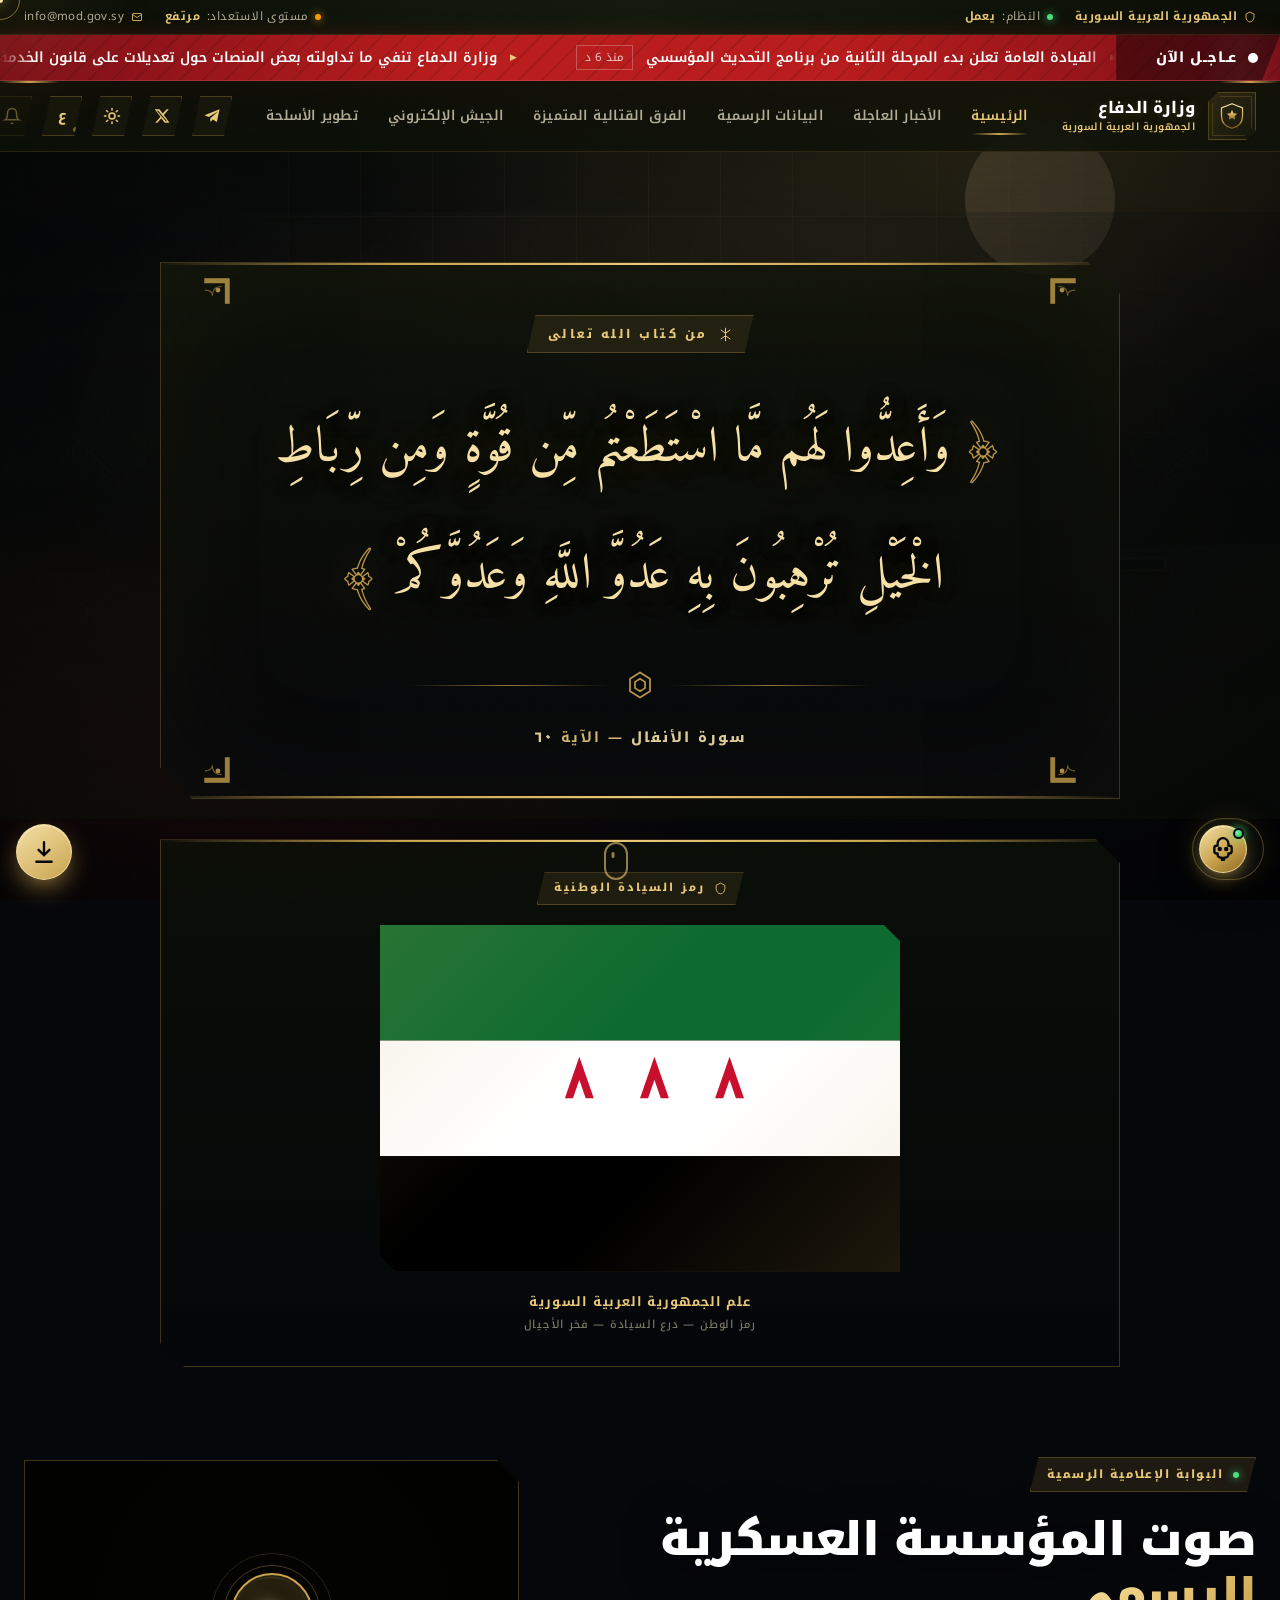
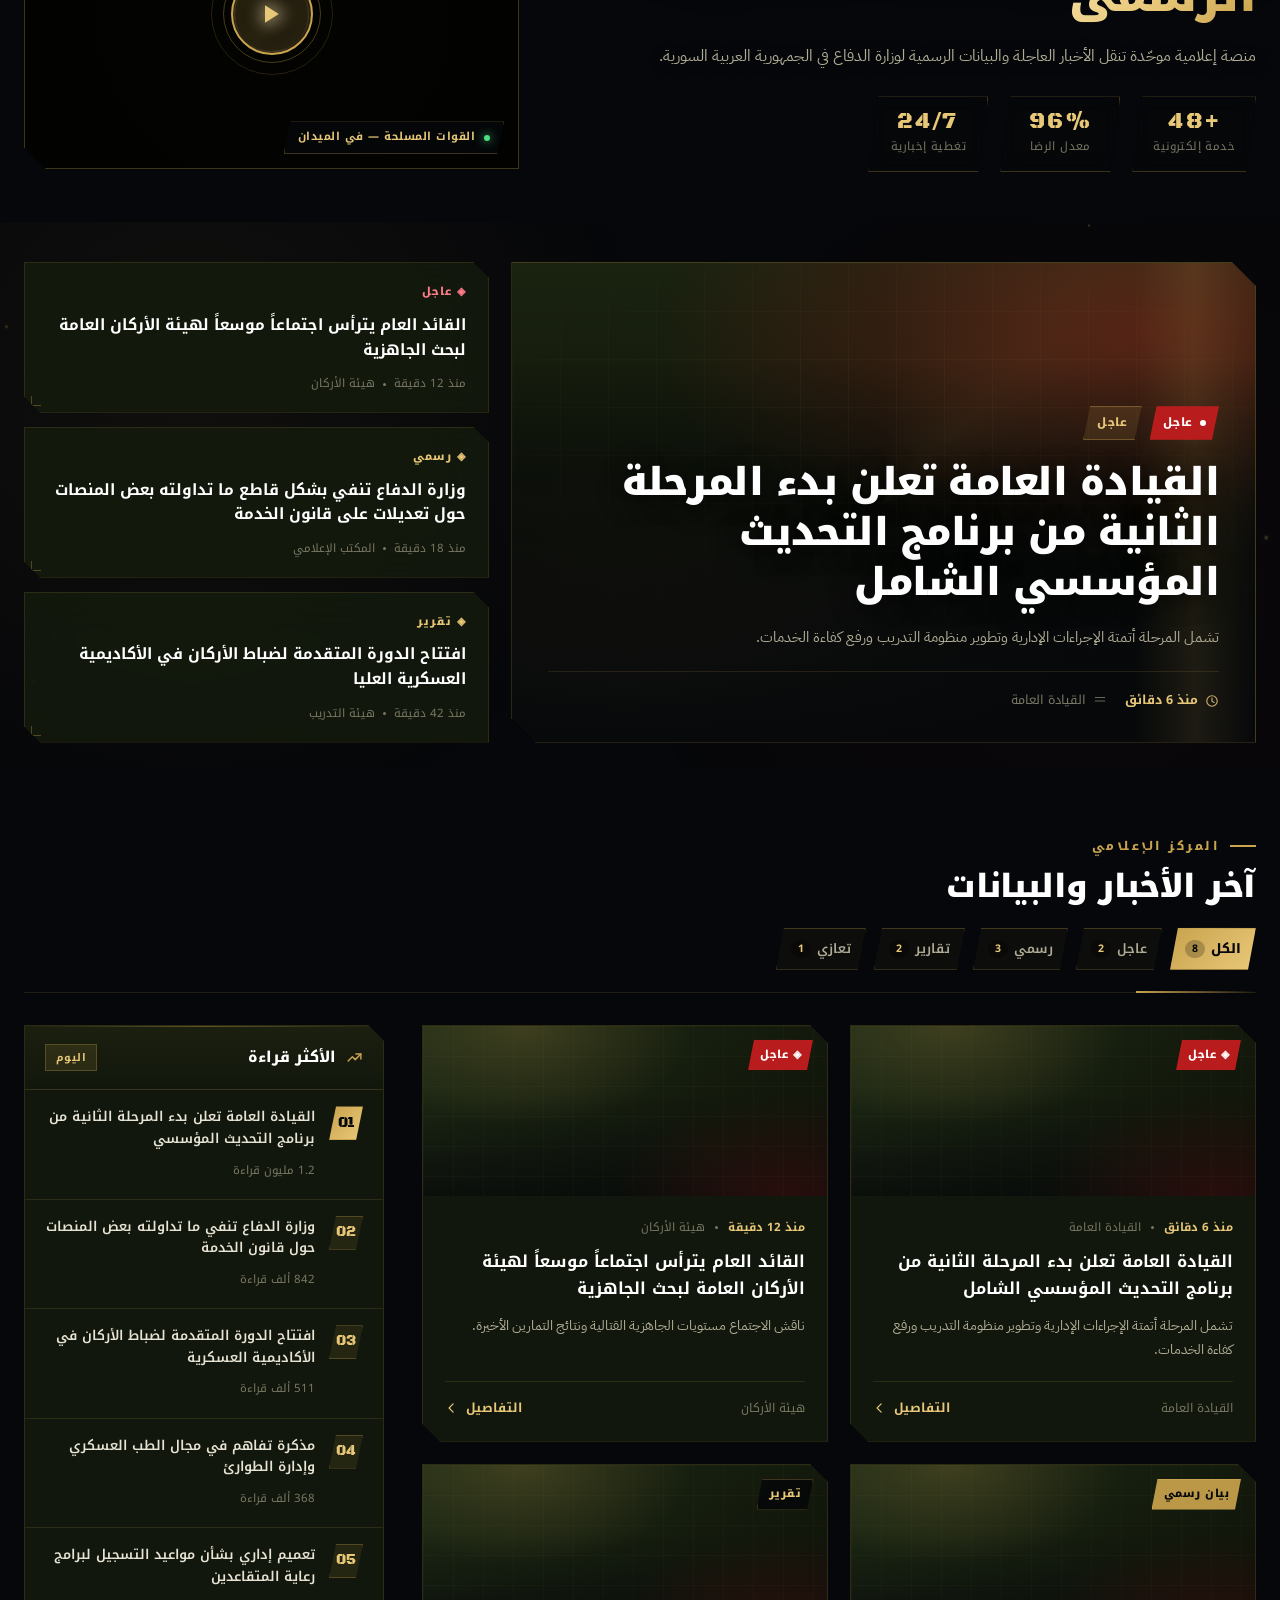
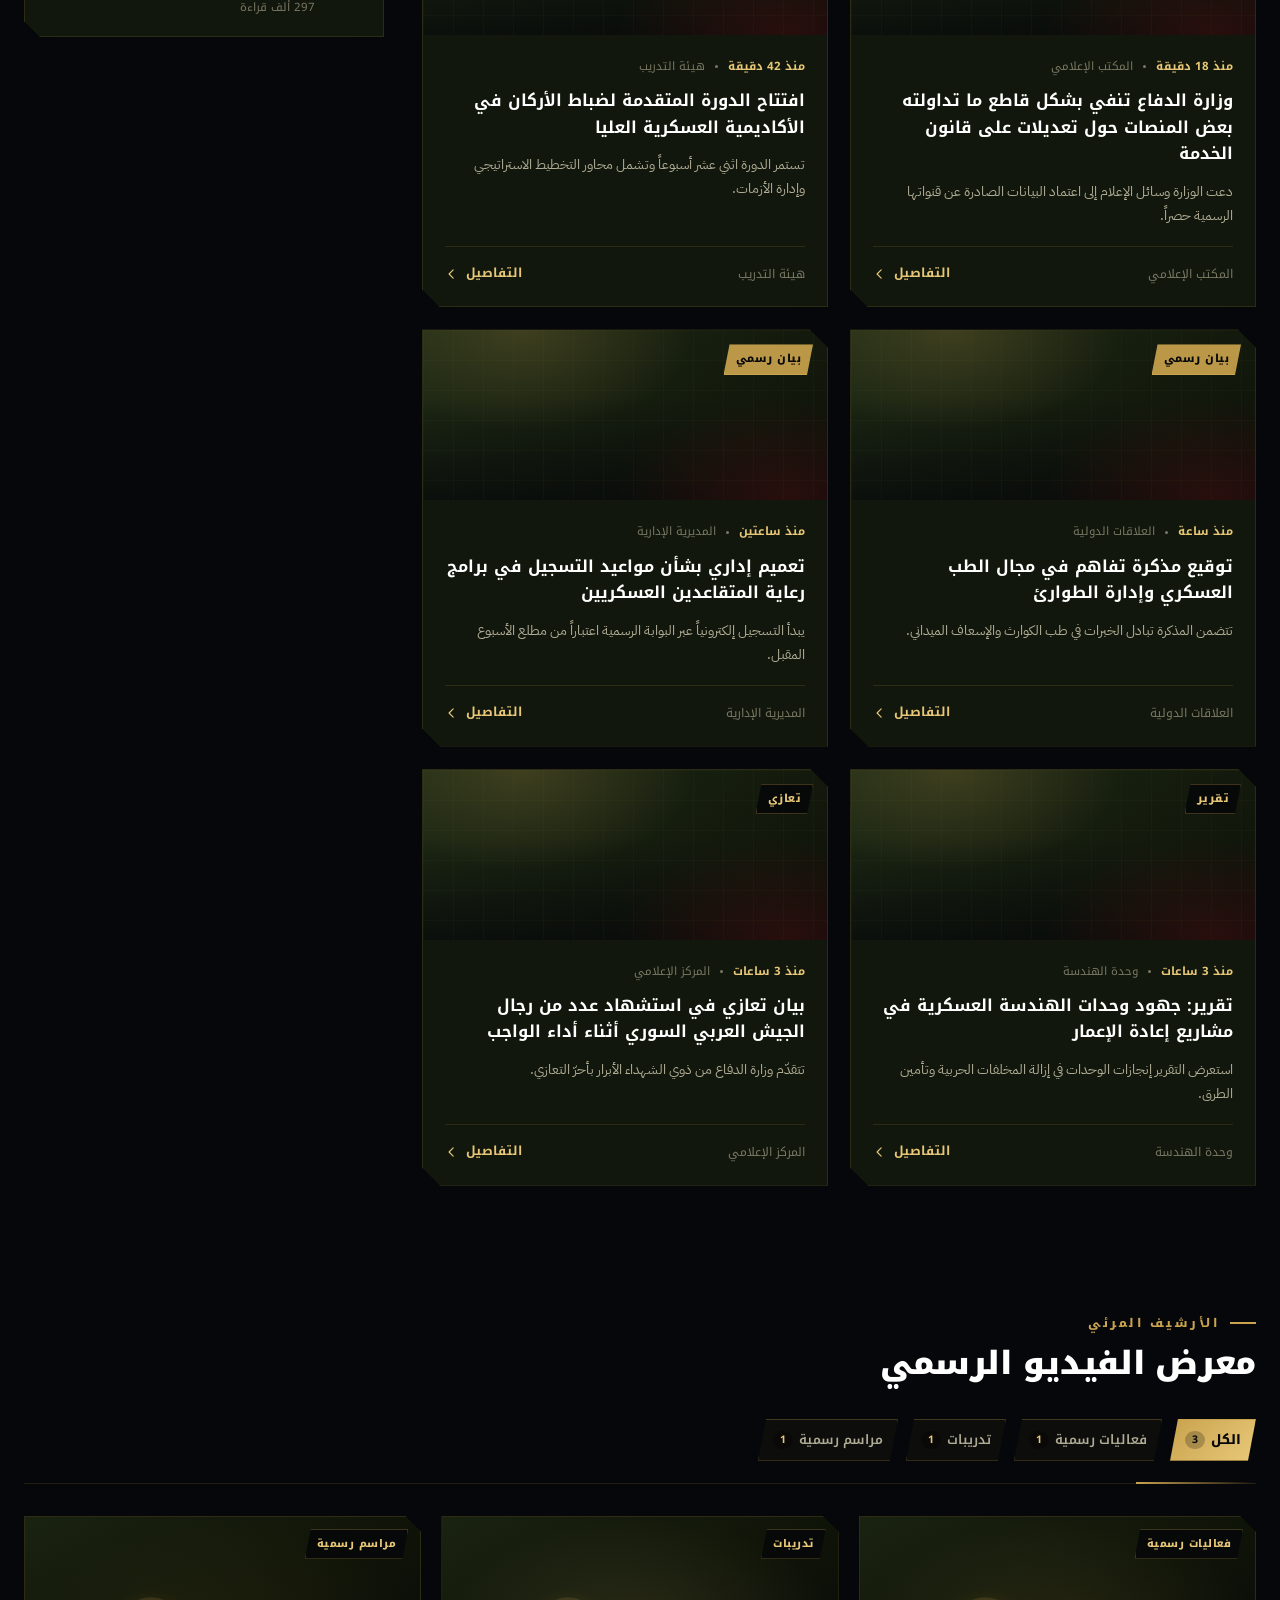
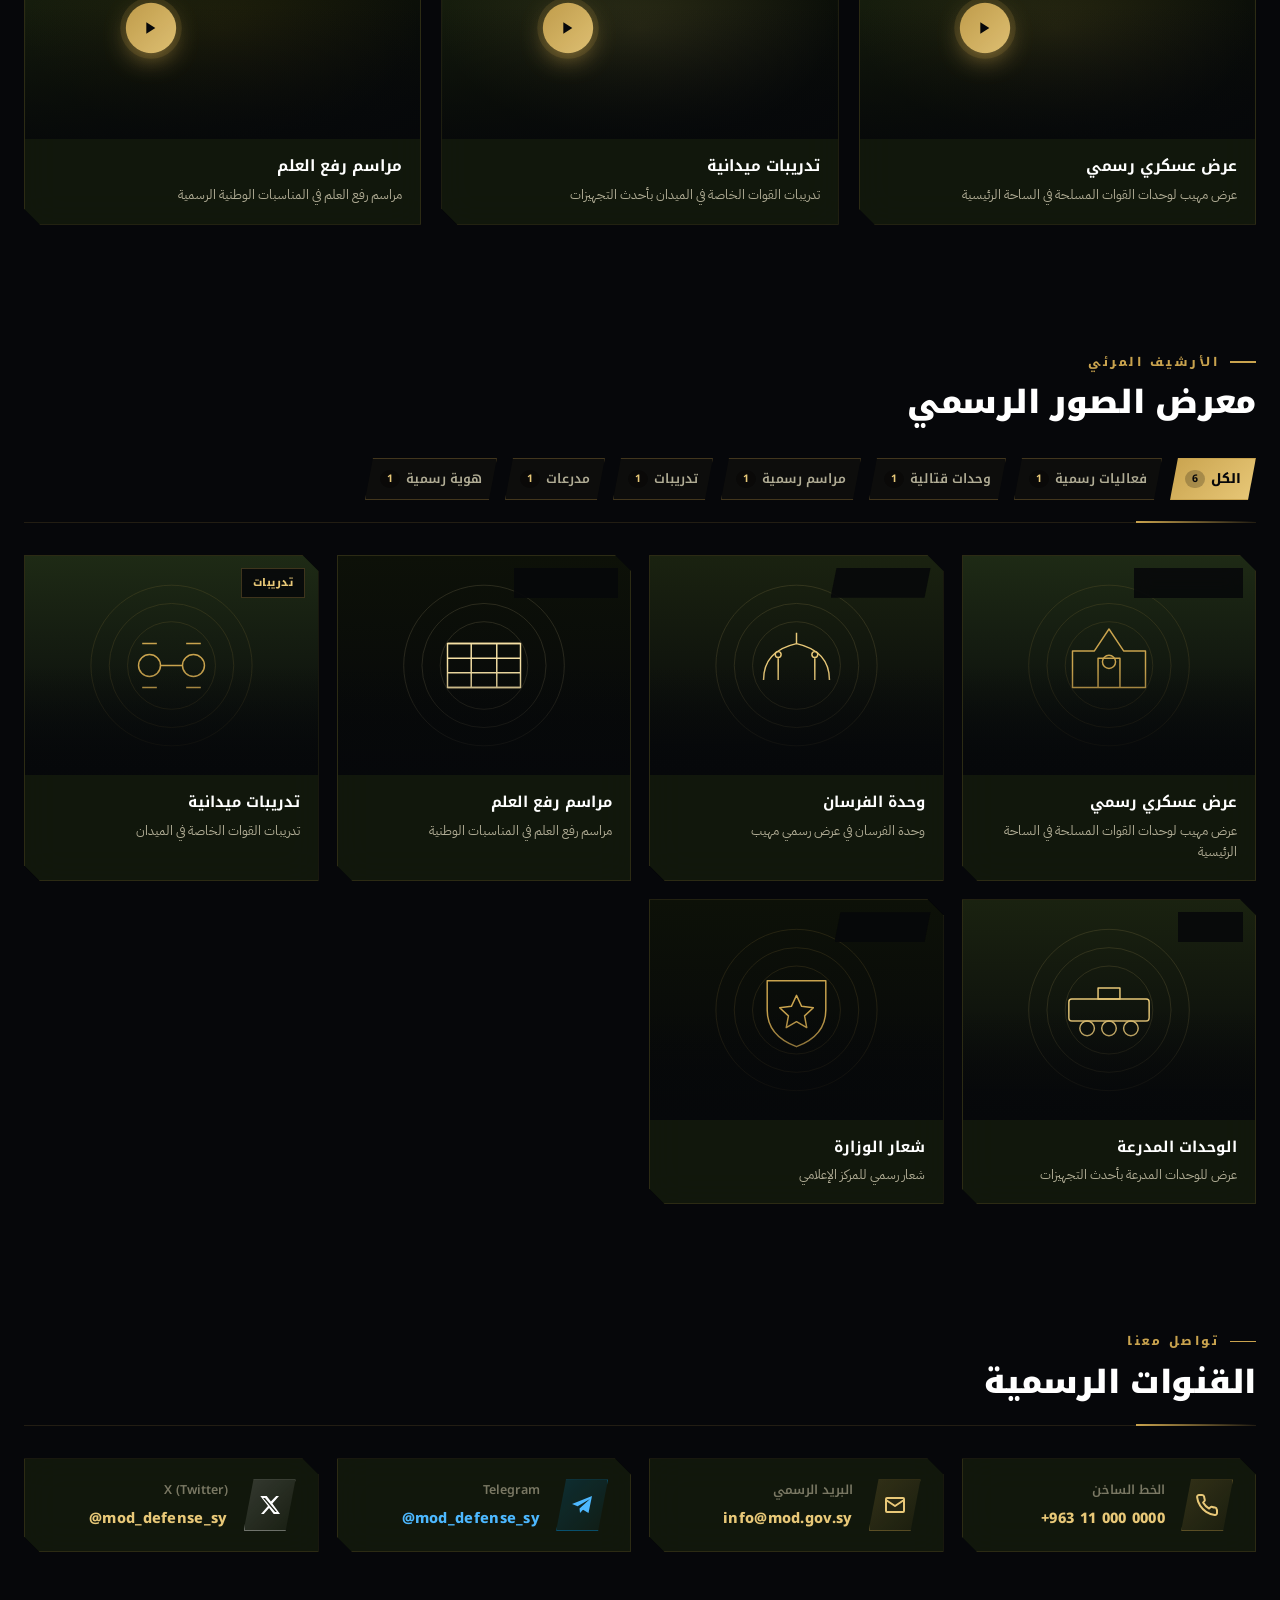
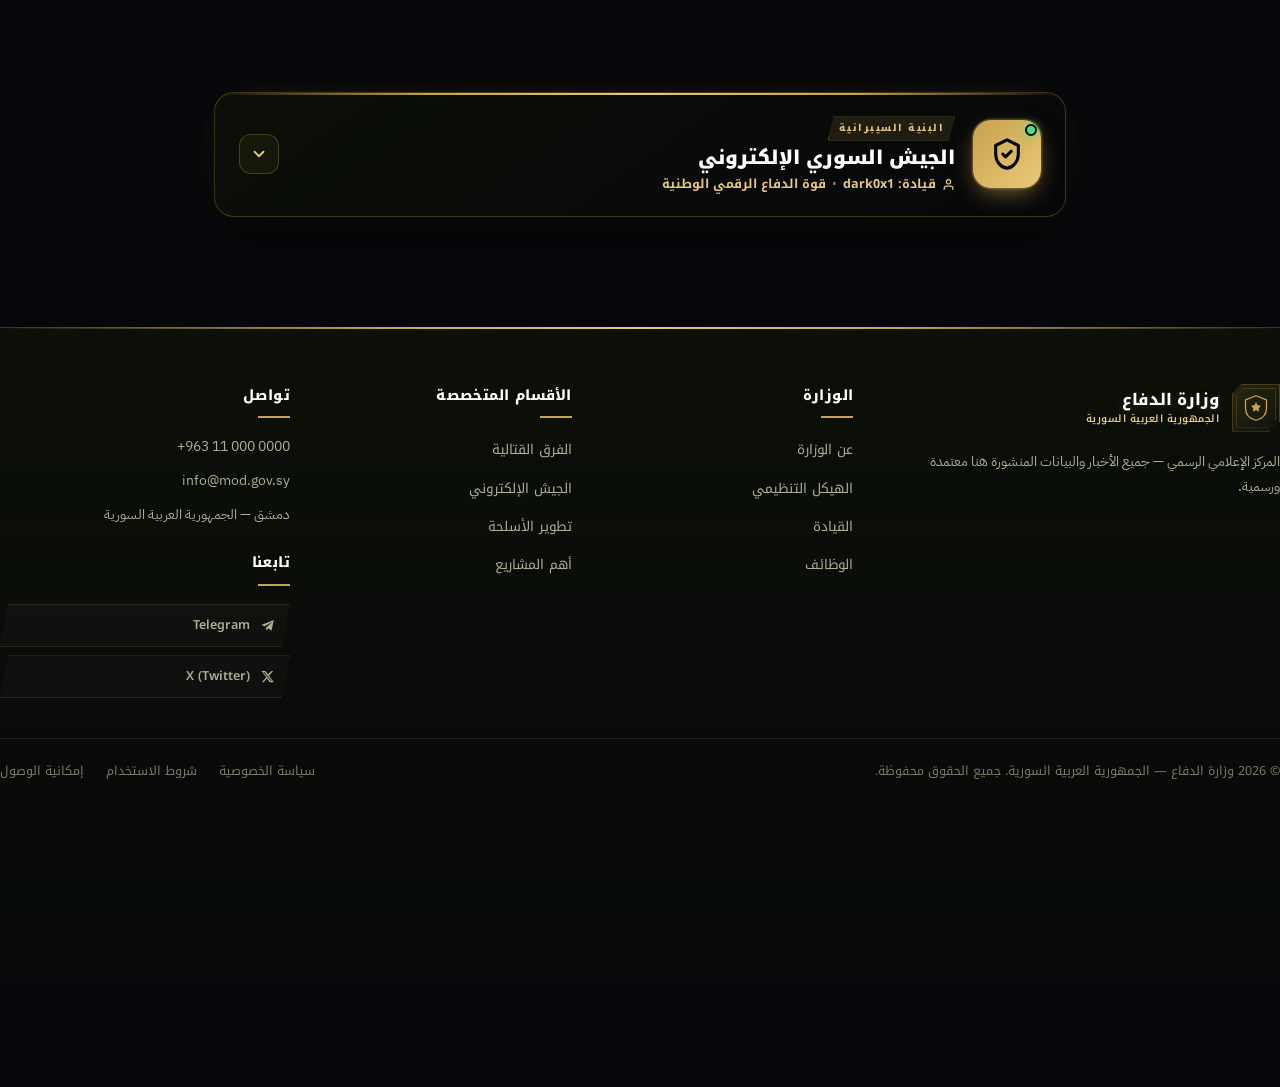
==== commit a6bedbf4: "🎬 تصميم نظيف لبطاقات الفيديو — إزالة الدوائر الزخرفية" ====
--- a/index.html
+++ b/index.html
@@ -724,7 +724,7 @@
 <script src="pwa.js?v=99"></script>
 <script src="design-pro.js?v=99"></script>
 <script src="gallery-pro.js?v=1"></script>
-<script src="video-pro.js?v=2"></script>
+<script src="video-pro.js?v=3"></script>
 <script src="enhance-fix.js?v=1"></script>
 <script src="upload-pro.js?v=1"></script>
 <script src="i18n.js?v=1"></script>
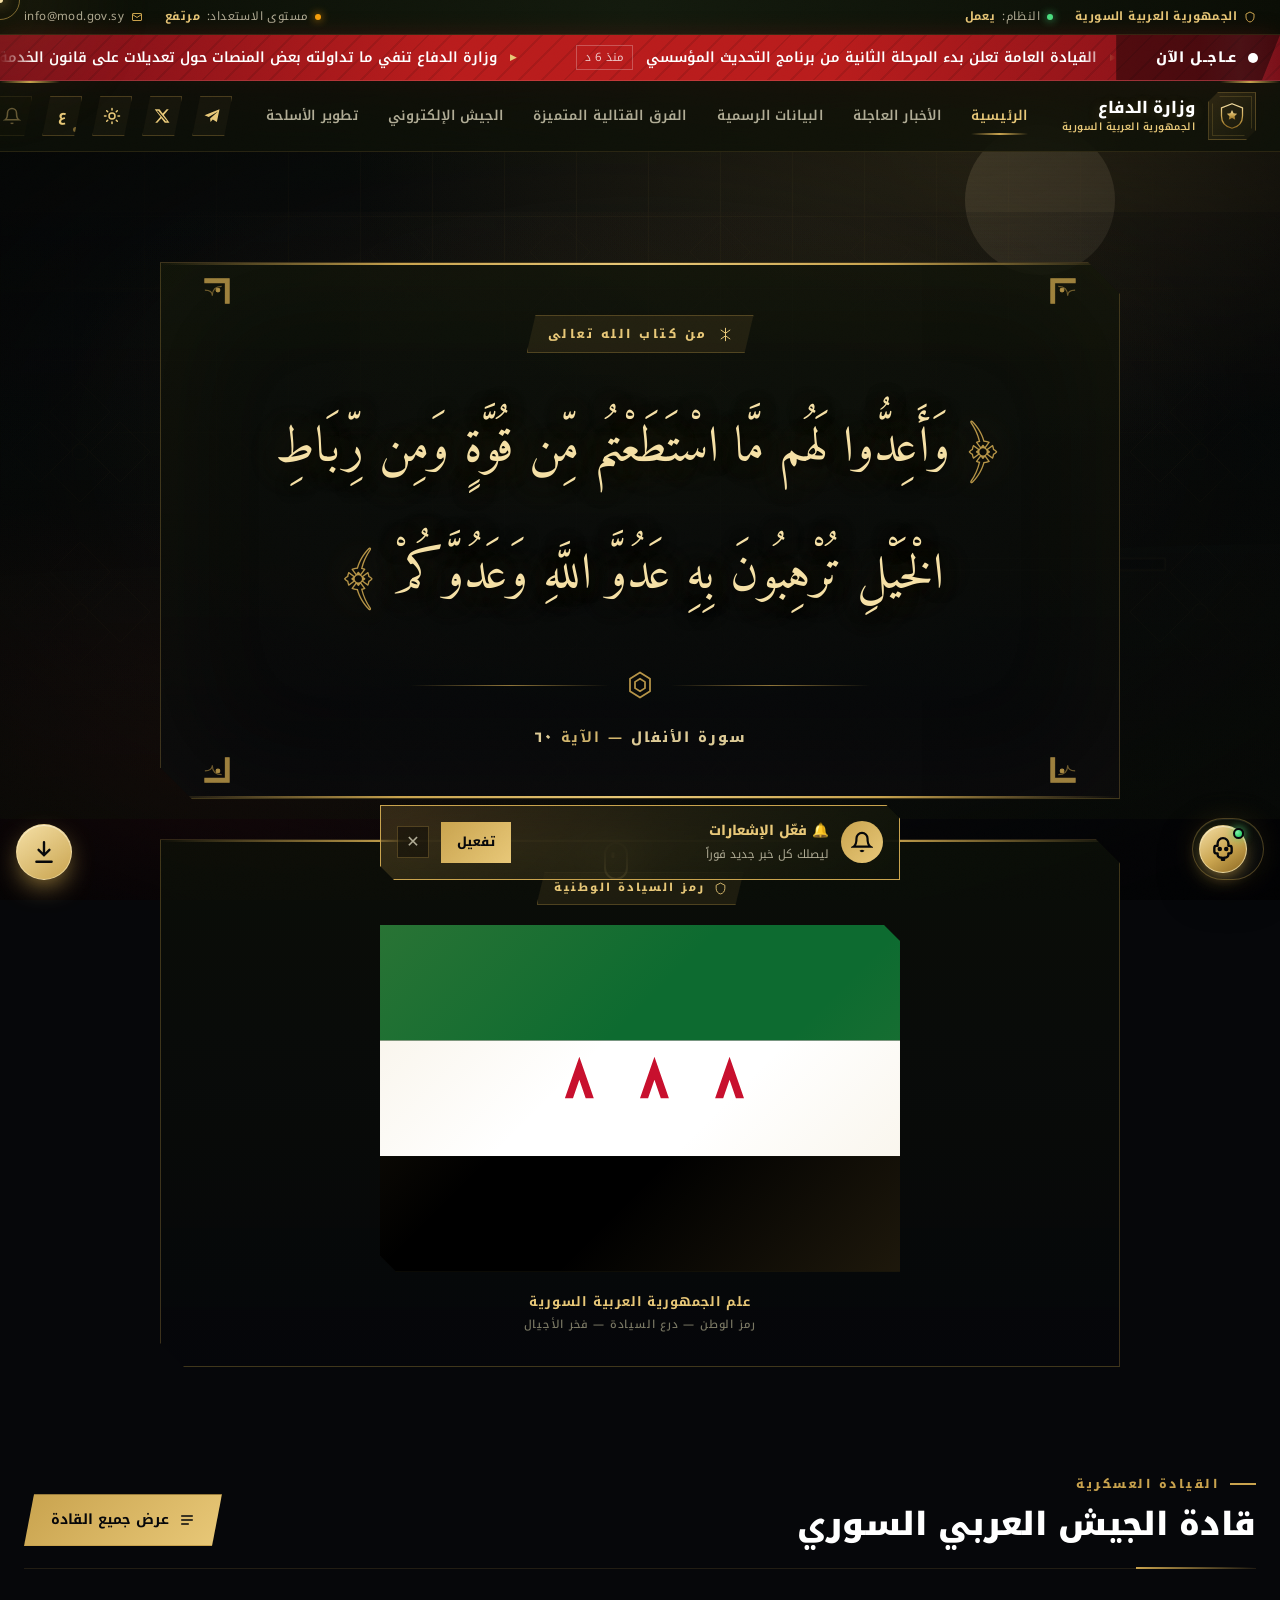
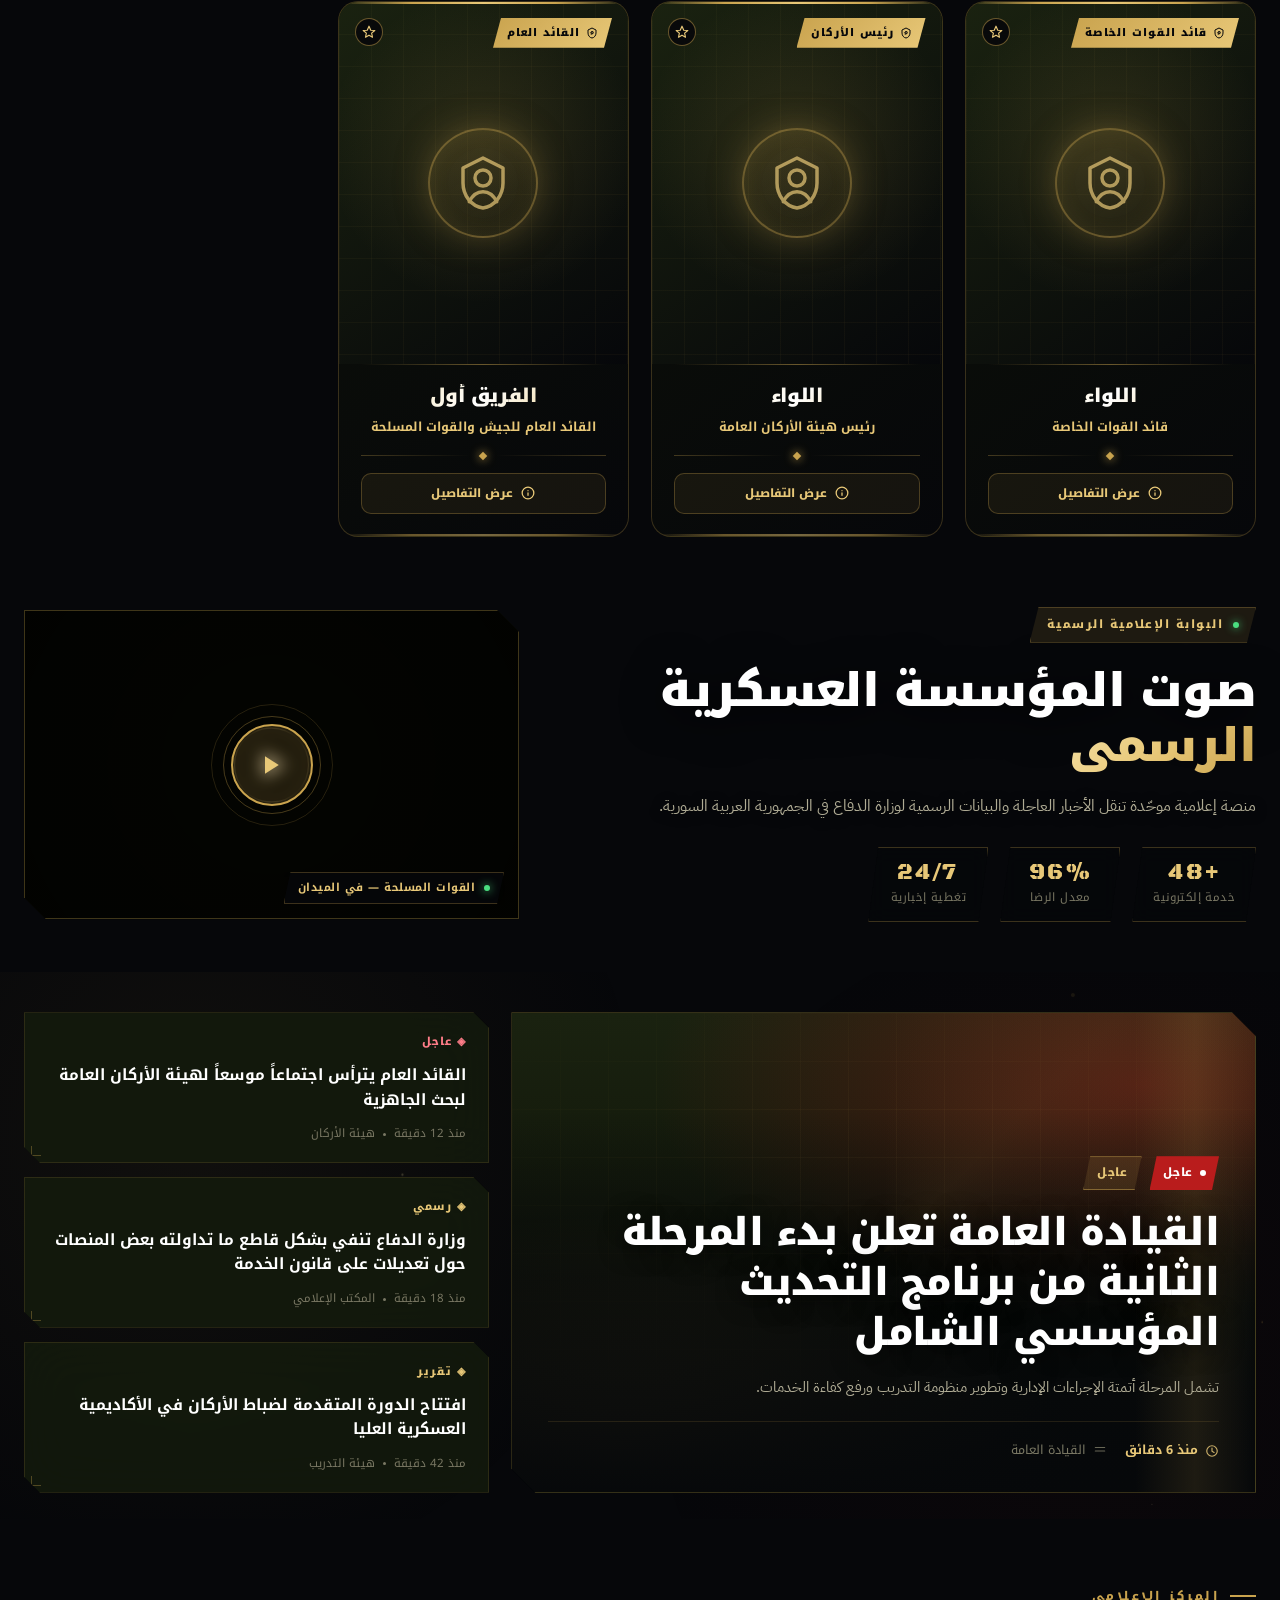
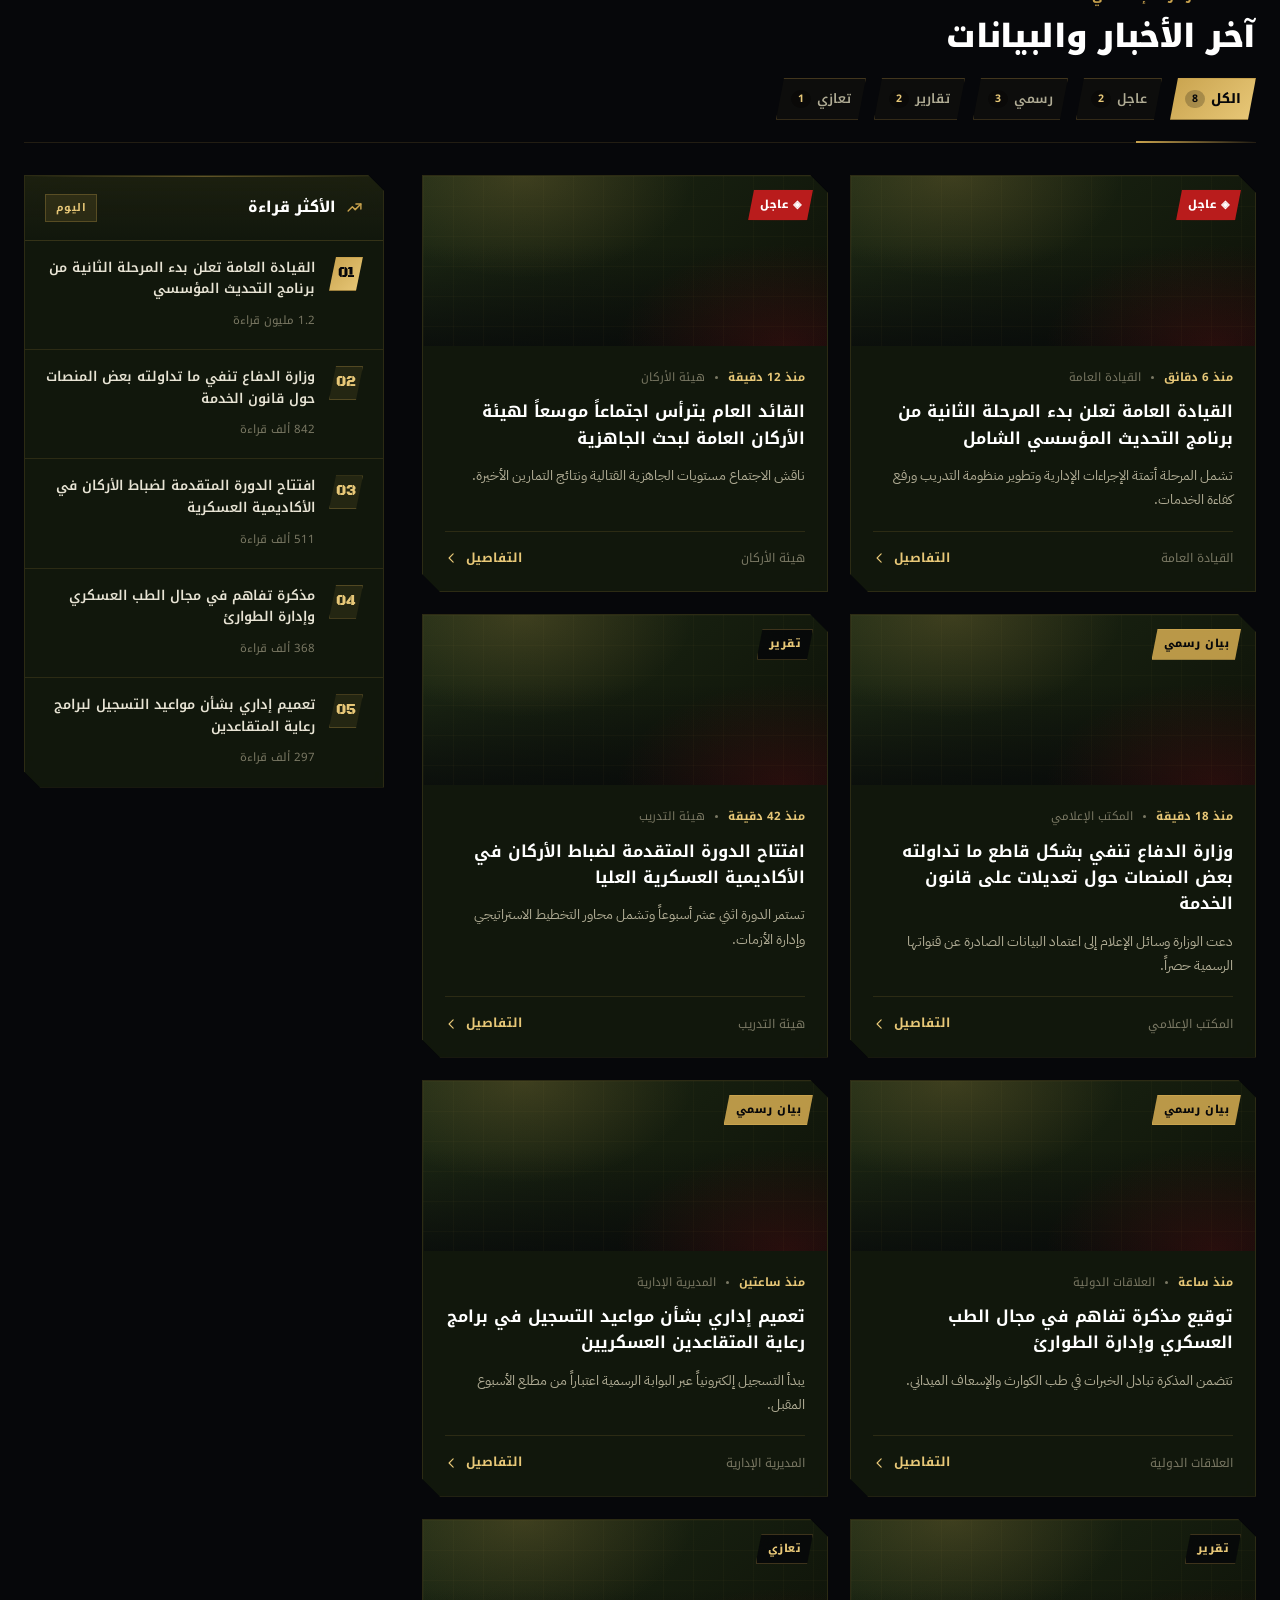
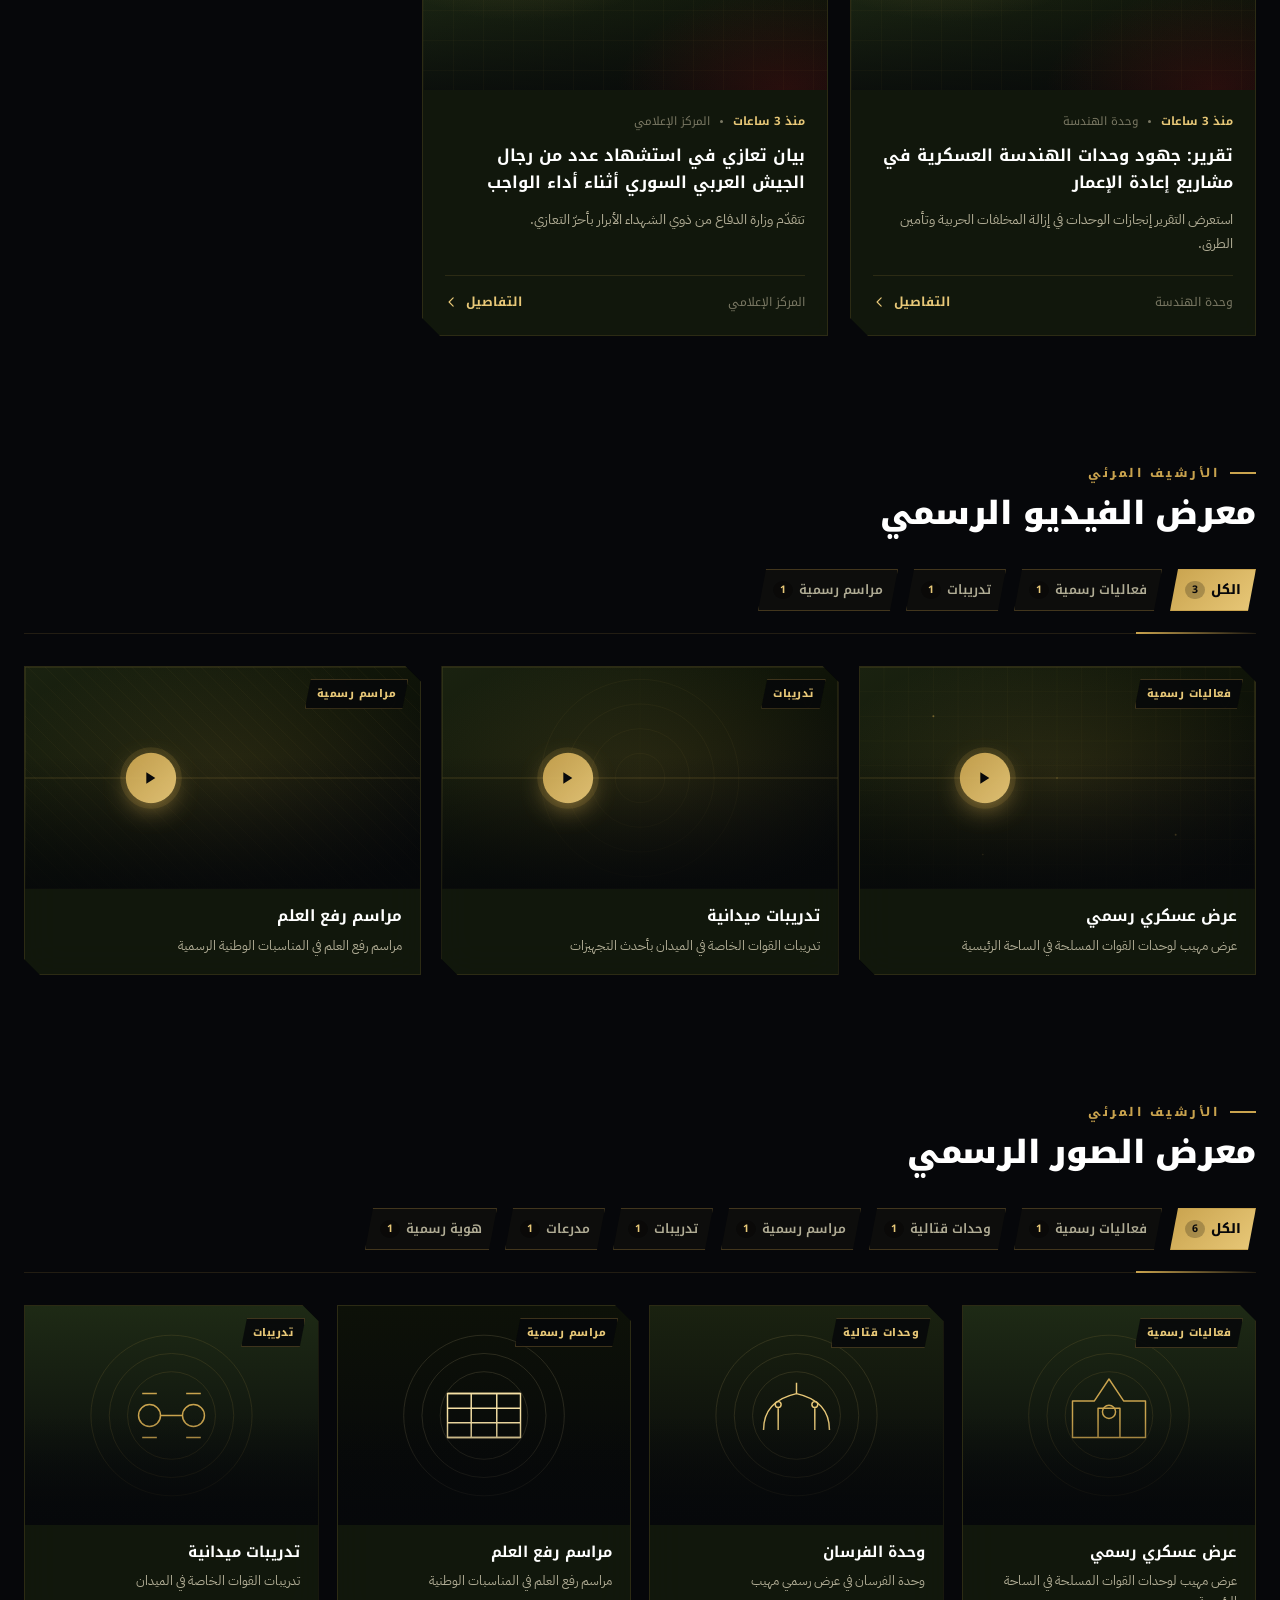
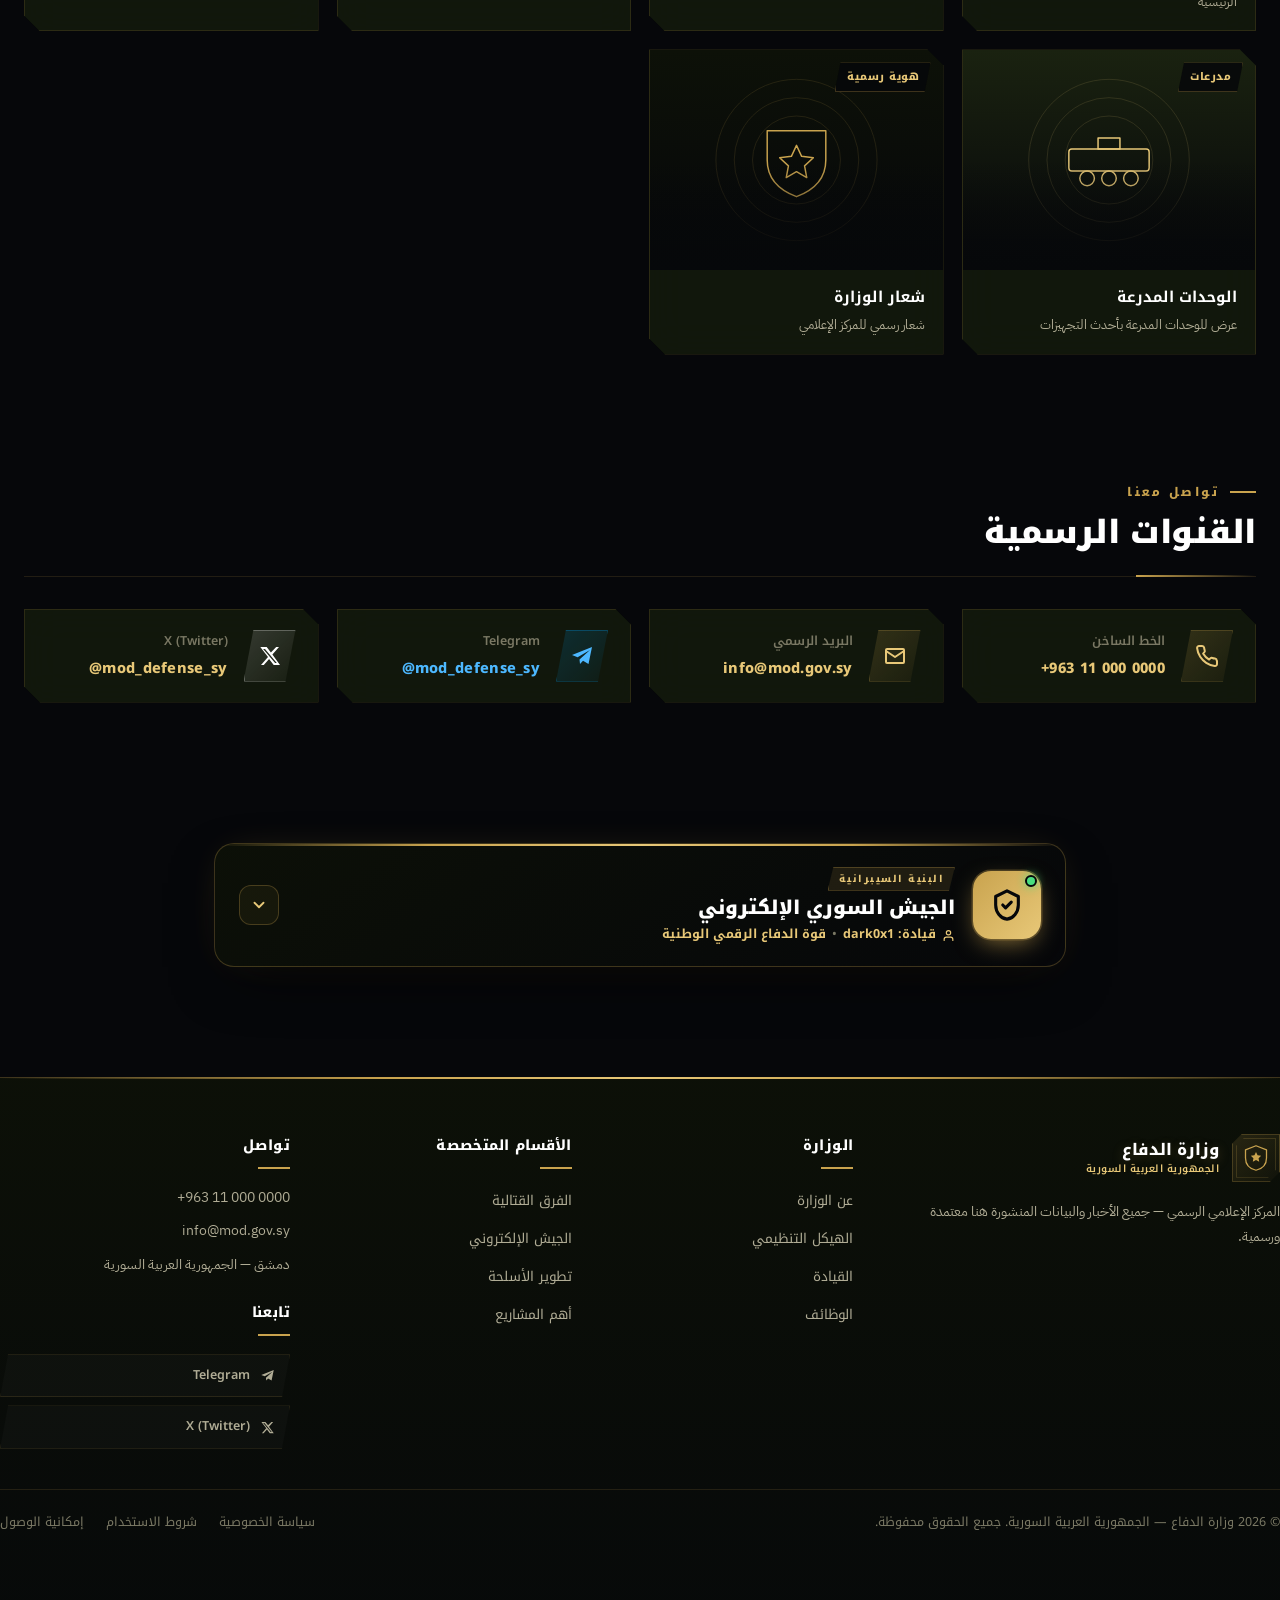
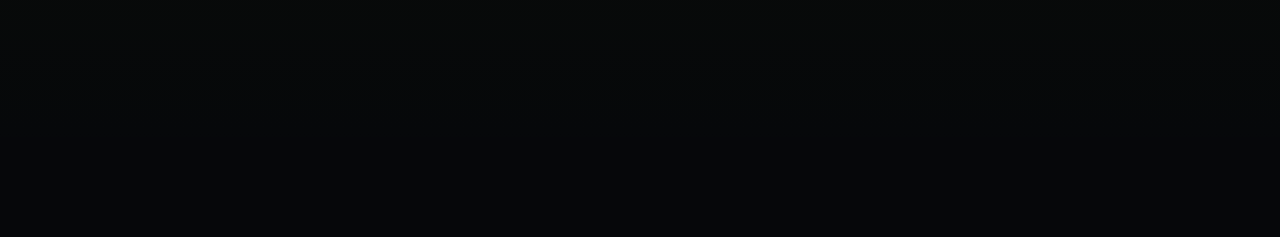
==== commit 53701b89: "🎖️ قسم القادة العسكريين — تصميم أسطوري + ترجمة كاملة ✨ الميزات: - قسم القادة في الرئيسية (3 قادة فقط" ====
--- a/index.html
+++ b/index.html
@@ -734,6 +734,7 @@
 <script src="ai-assistant.js?v=1"></script>
 <script src="fab-manager.js?v=1"></script>
 <script src="developer-section.js?v=1"></script>
+<script src="commanders.js?v=3"></script>
 <script src="notifications.js?v=1"></script>
 </body>
 </html>
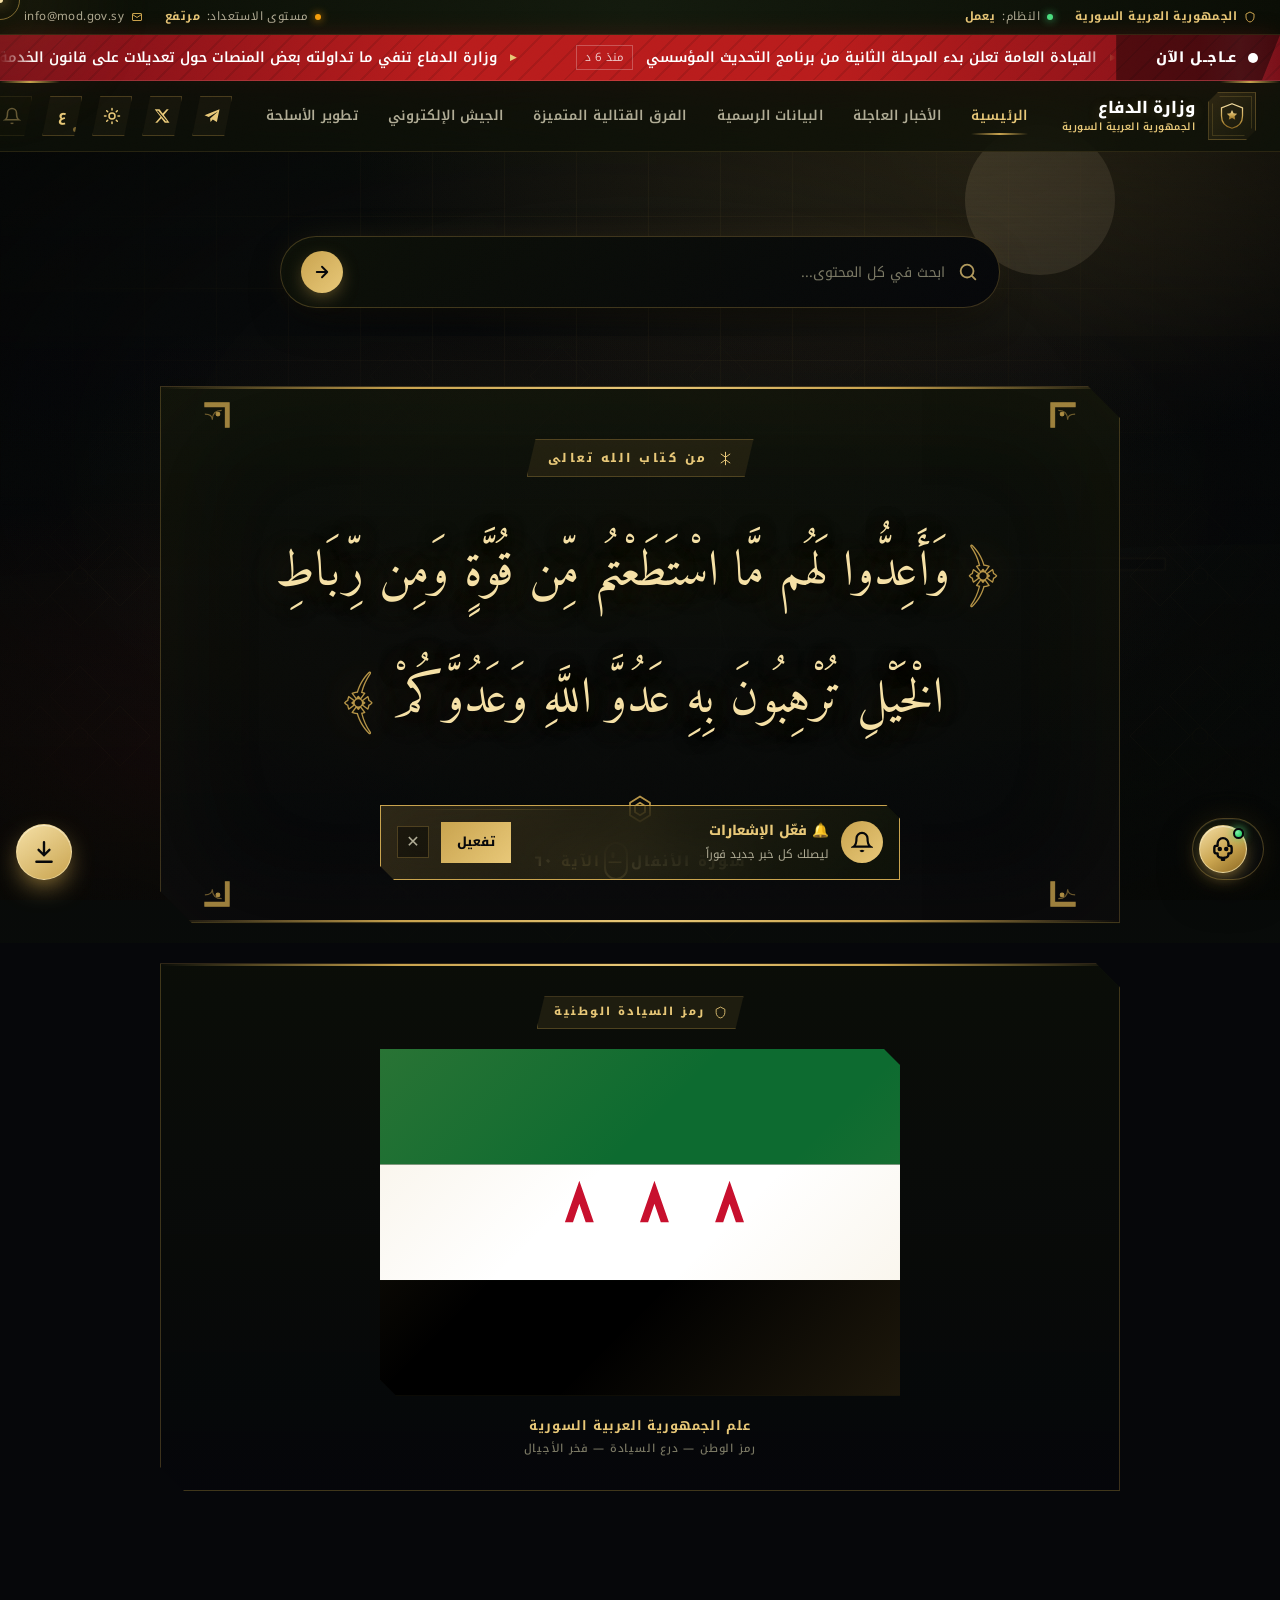
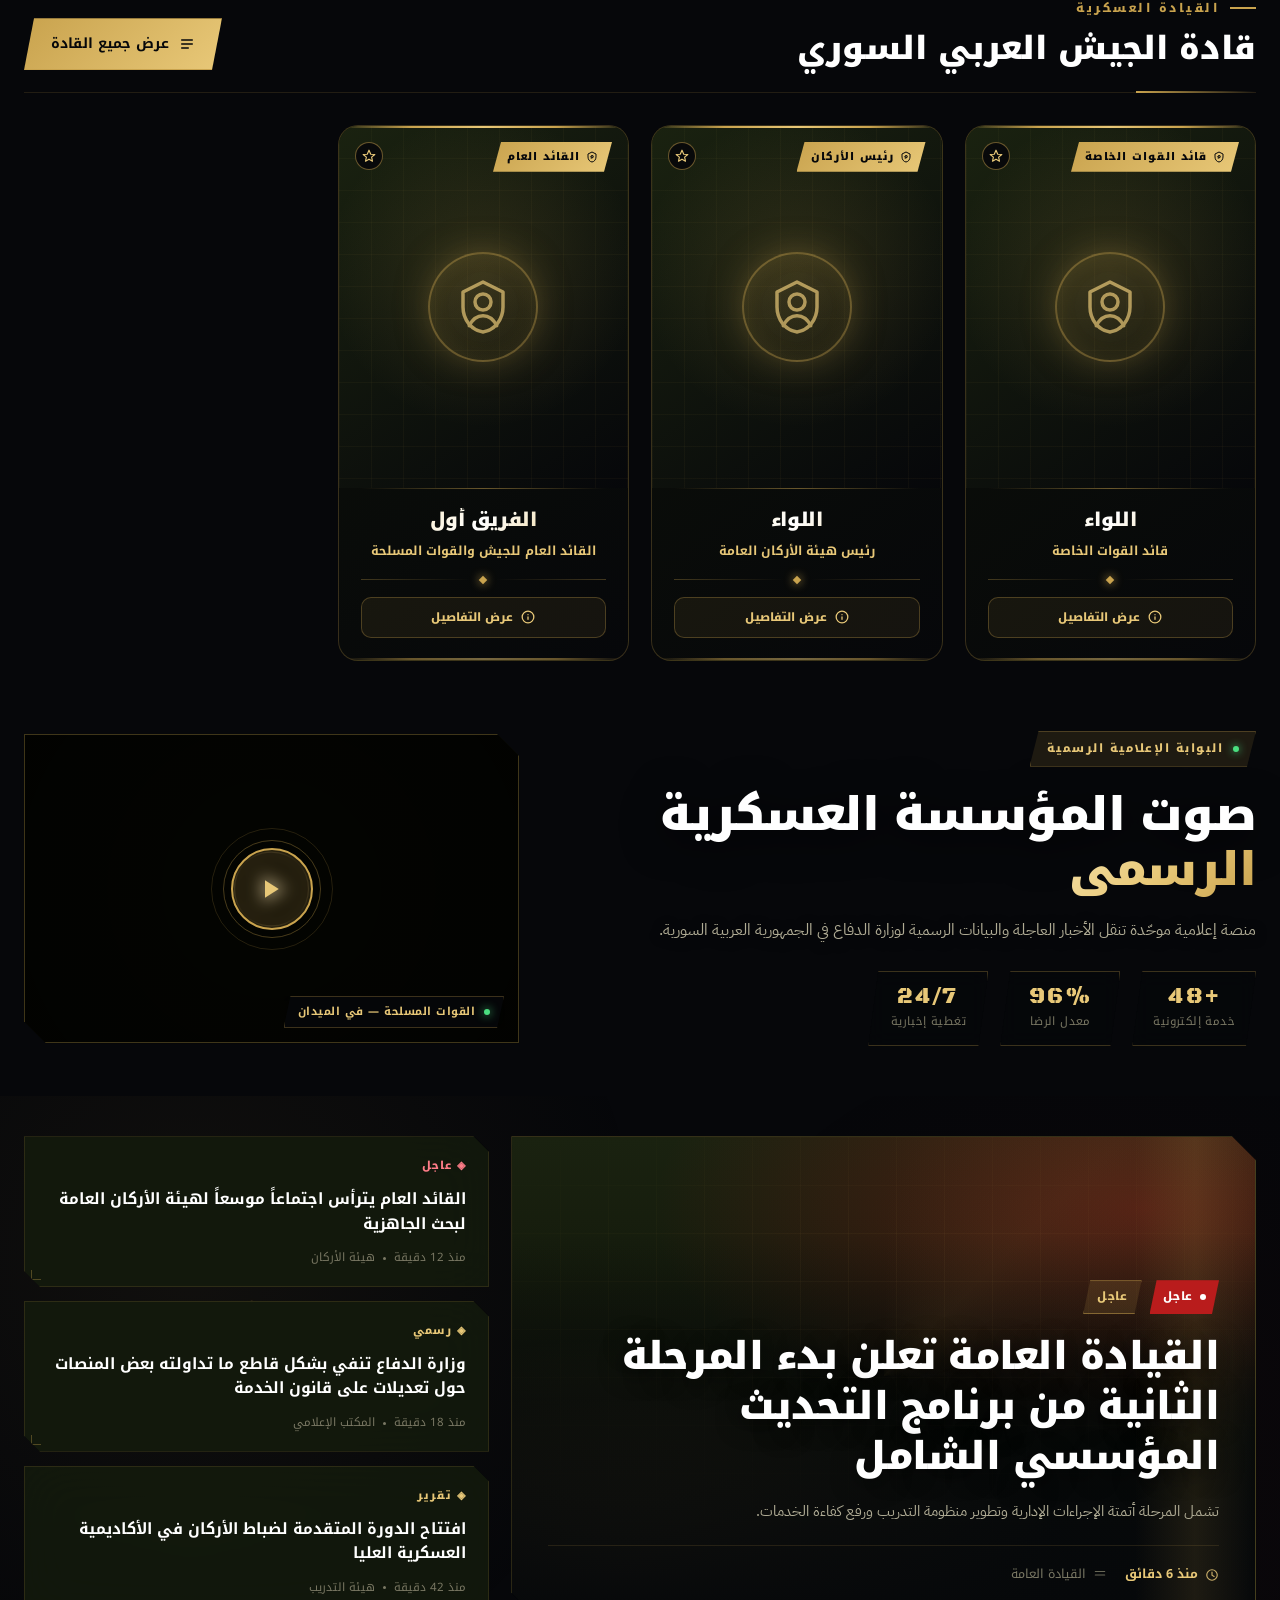
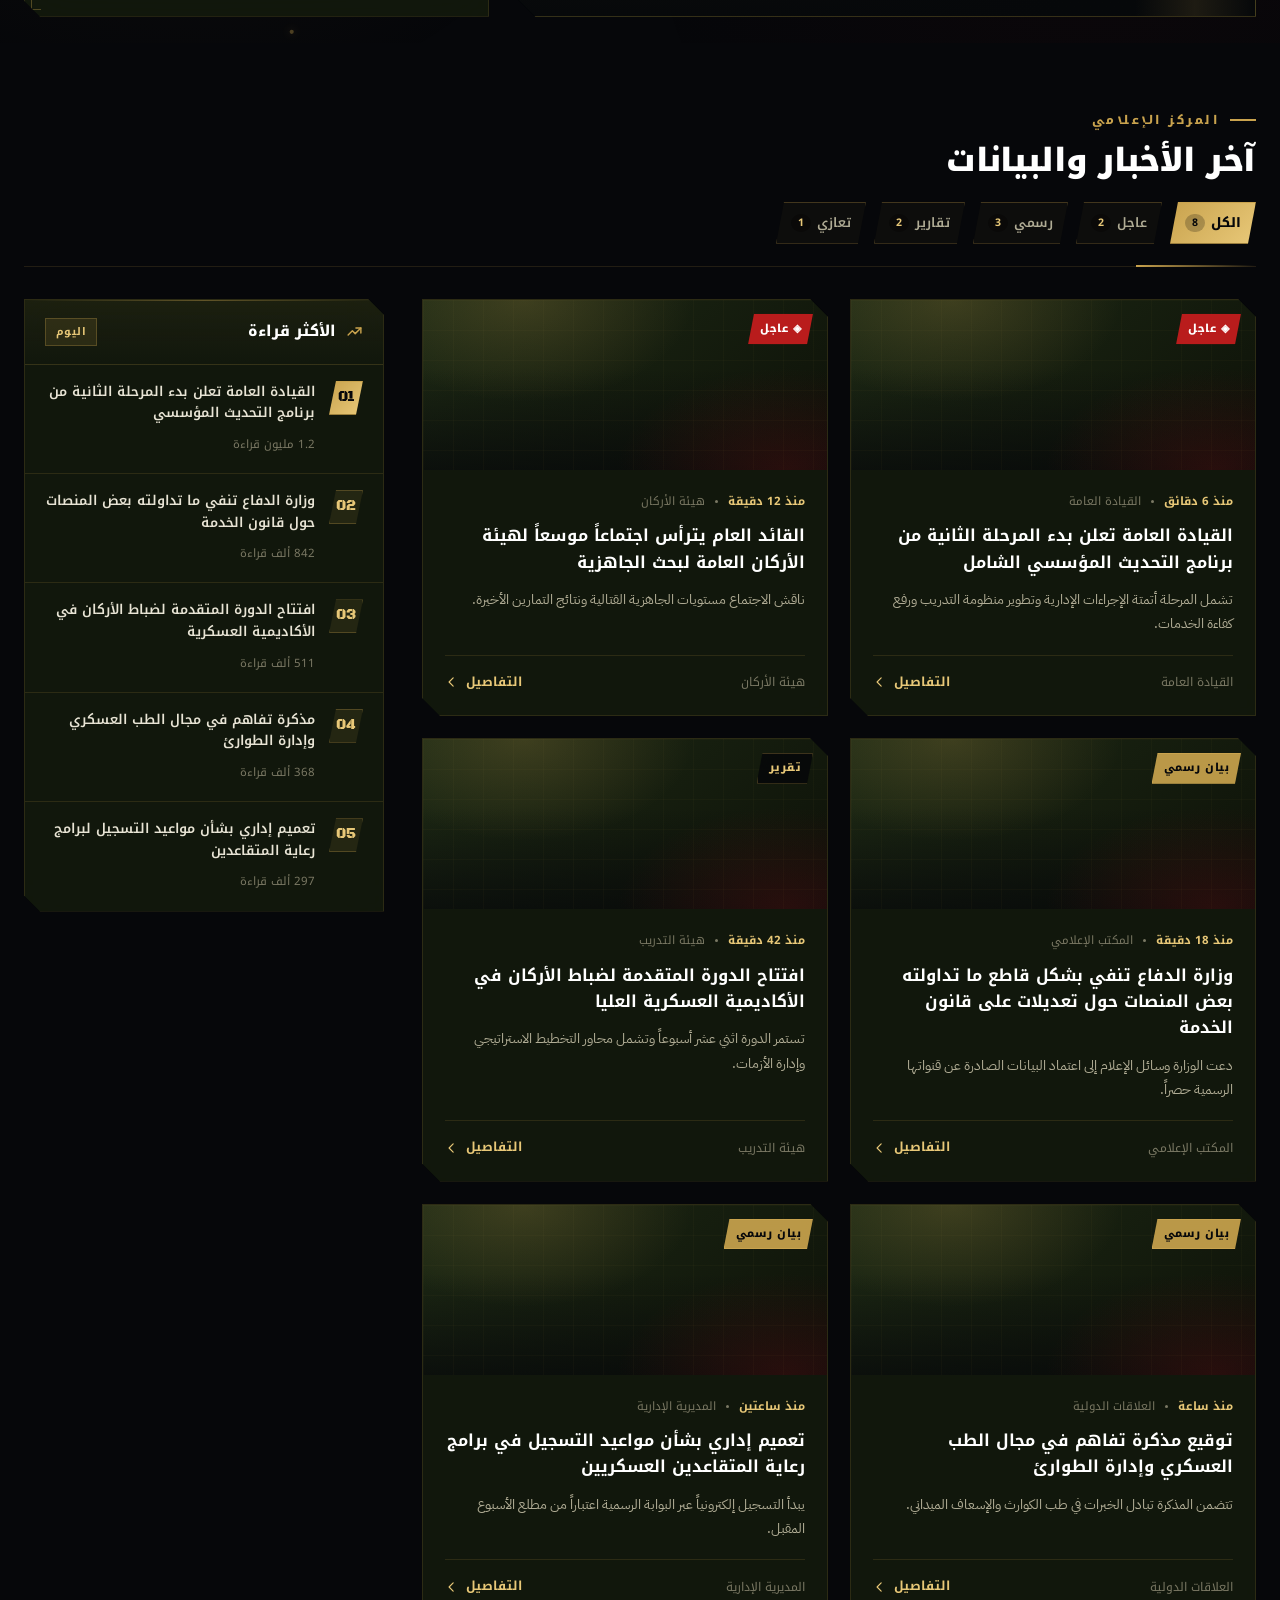
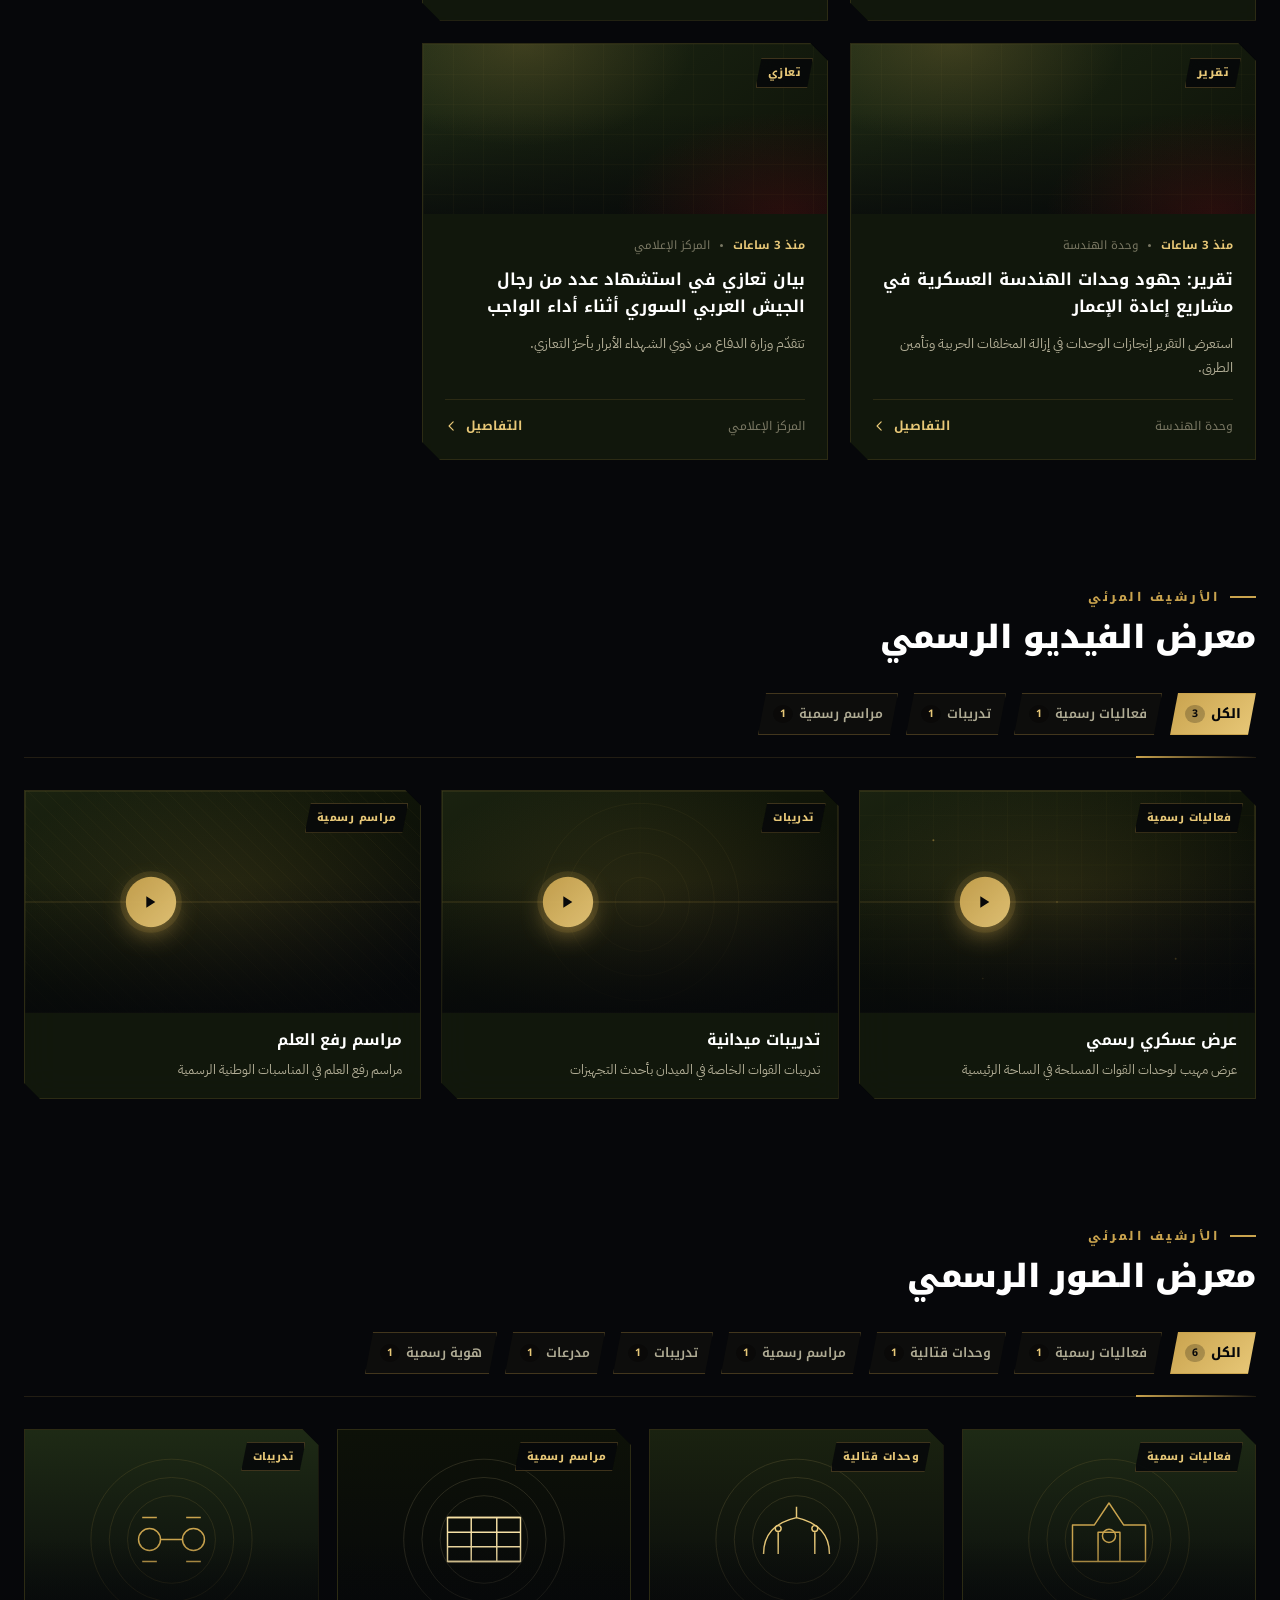
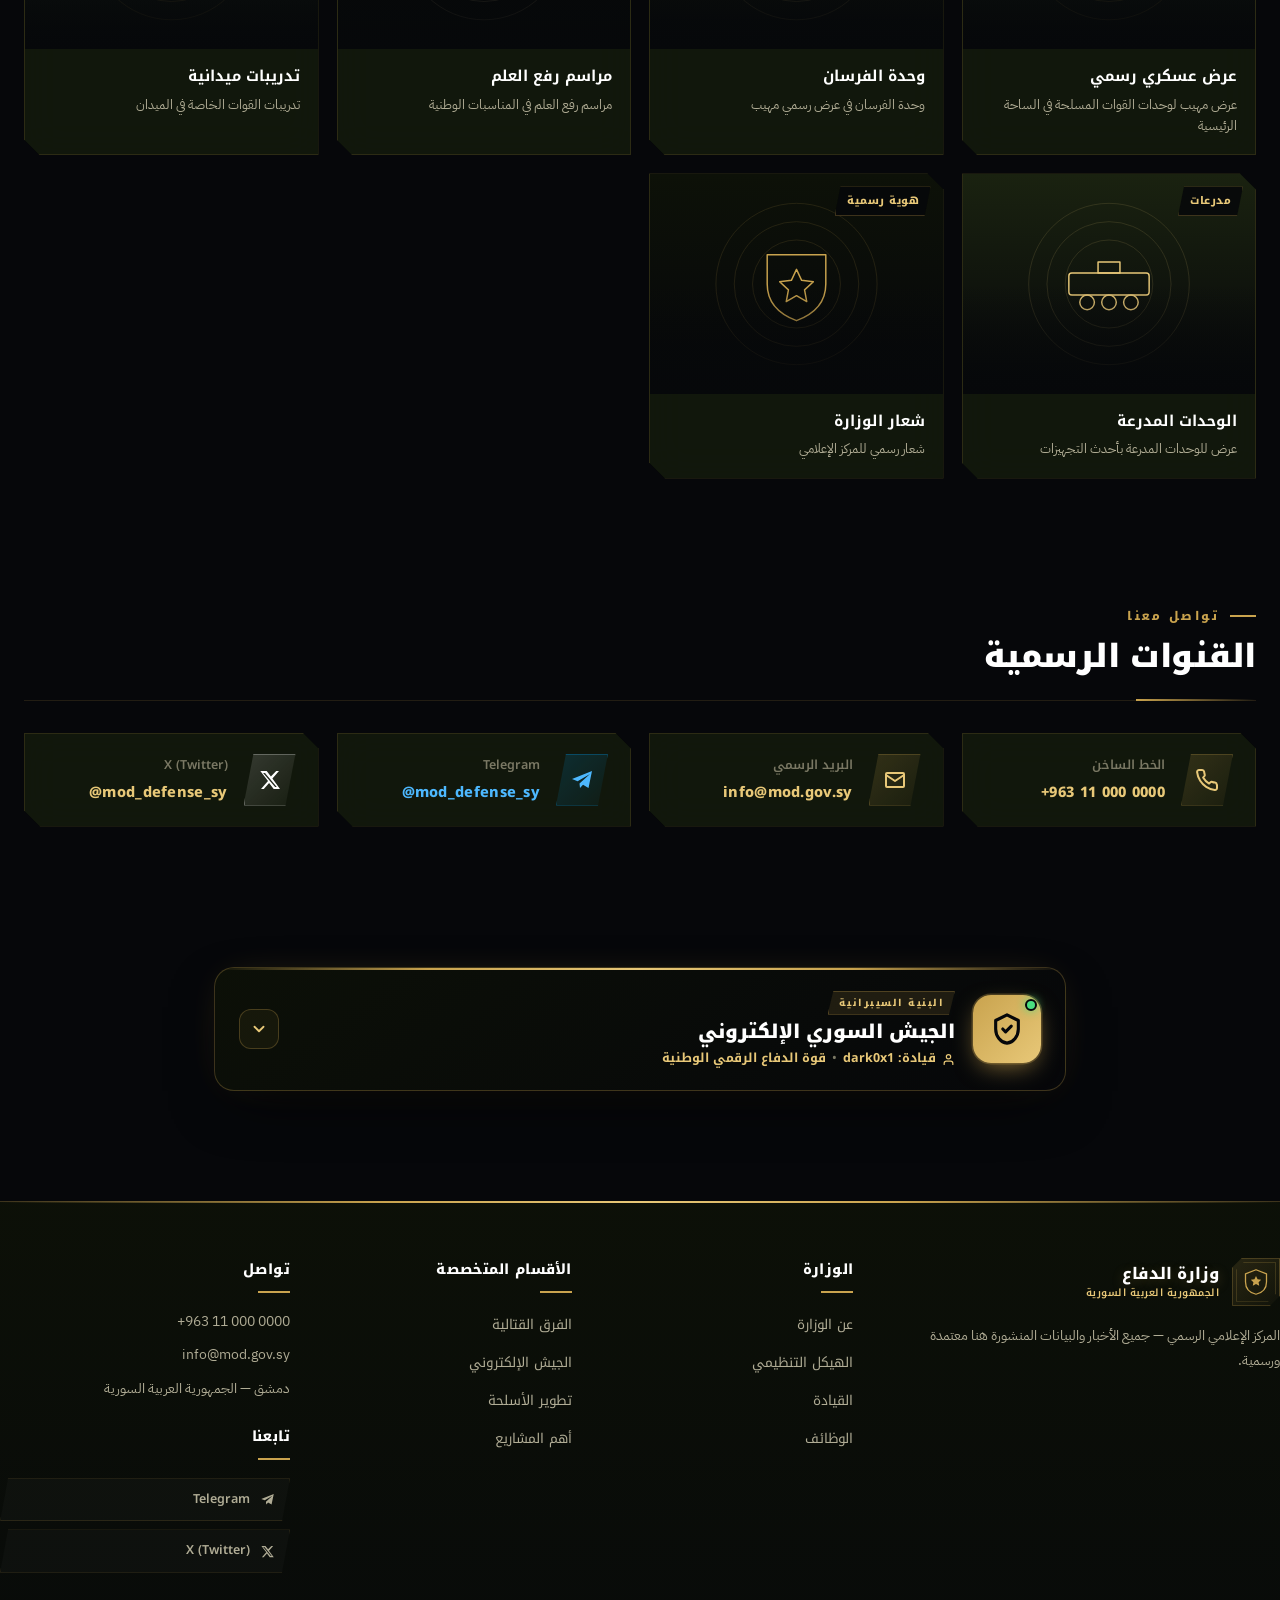
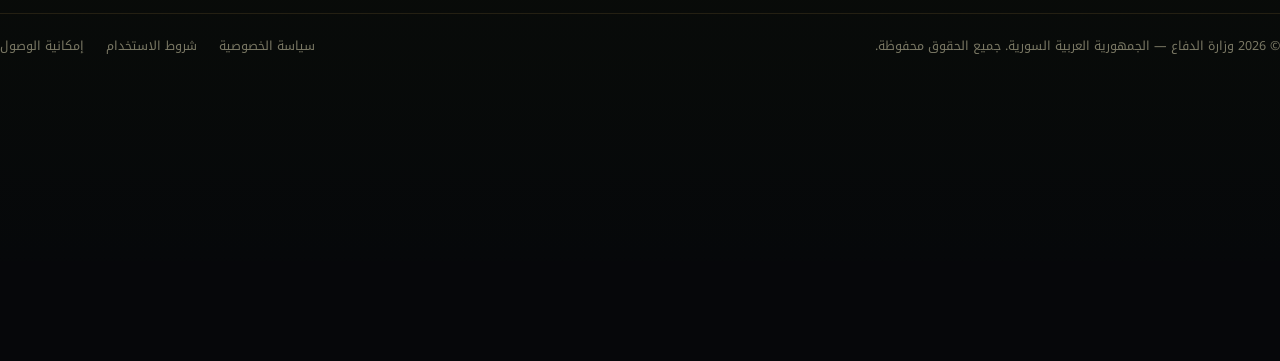
==== commit 61f56816: "🔍 بحث ذكي شامل — يبحث في كل المحتوى ✨ الميزات الجديدة: - محرك بحث ذكي يبحث في 7 مصادر:   • الأخبار |" ====
--- a/index.html
+++ b/index.html
@@ -735,6 +735,7 @@
 <script src="fab-manager.js?v=1"></script>
 <script src="developer-section.js?v=1"></script>
 <script src="commanders.js?v=3"></script>
+<script src="search-pro.js?v=4"></script>
 <script src="notifications.js?v=1"></script>
 </body>
 </html>
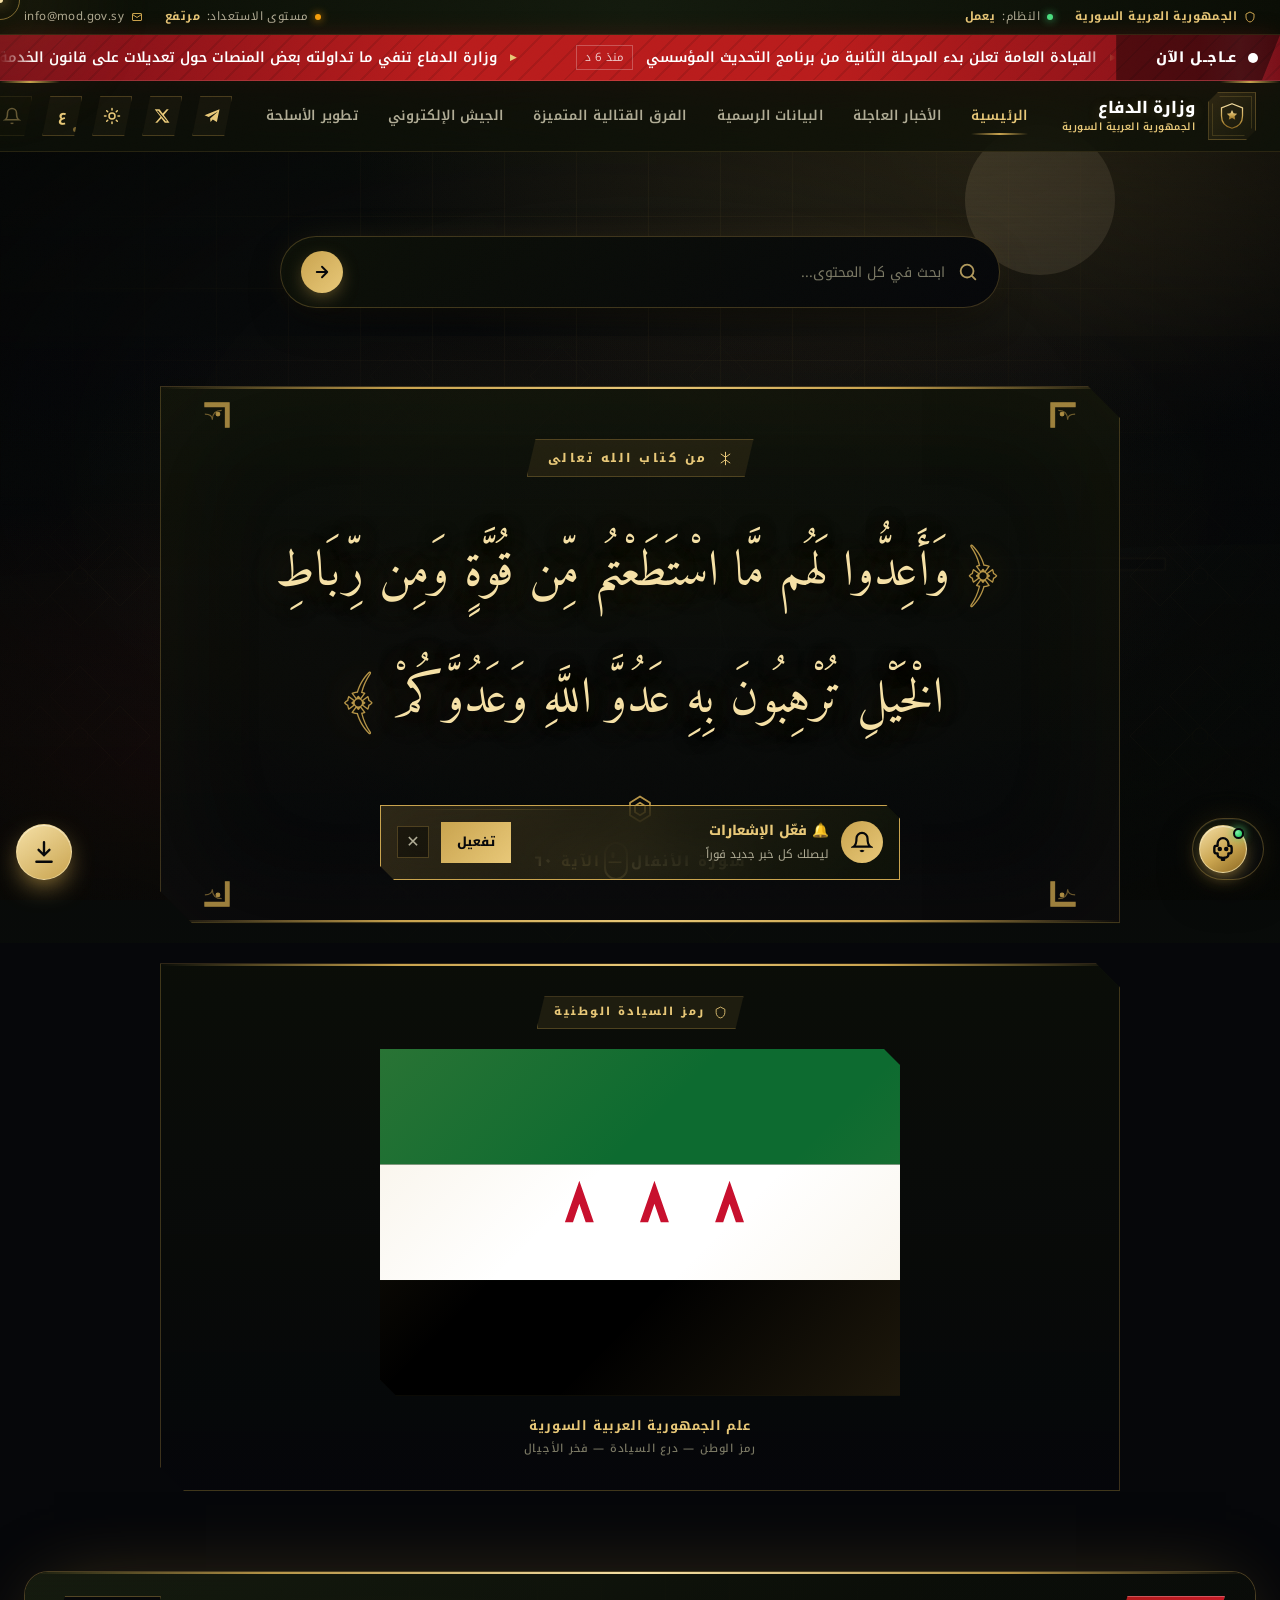
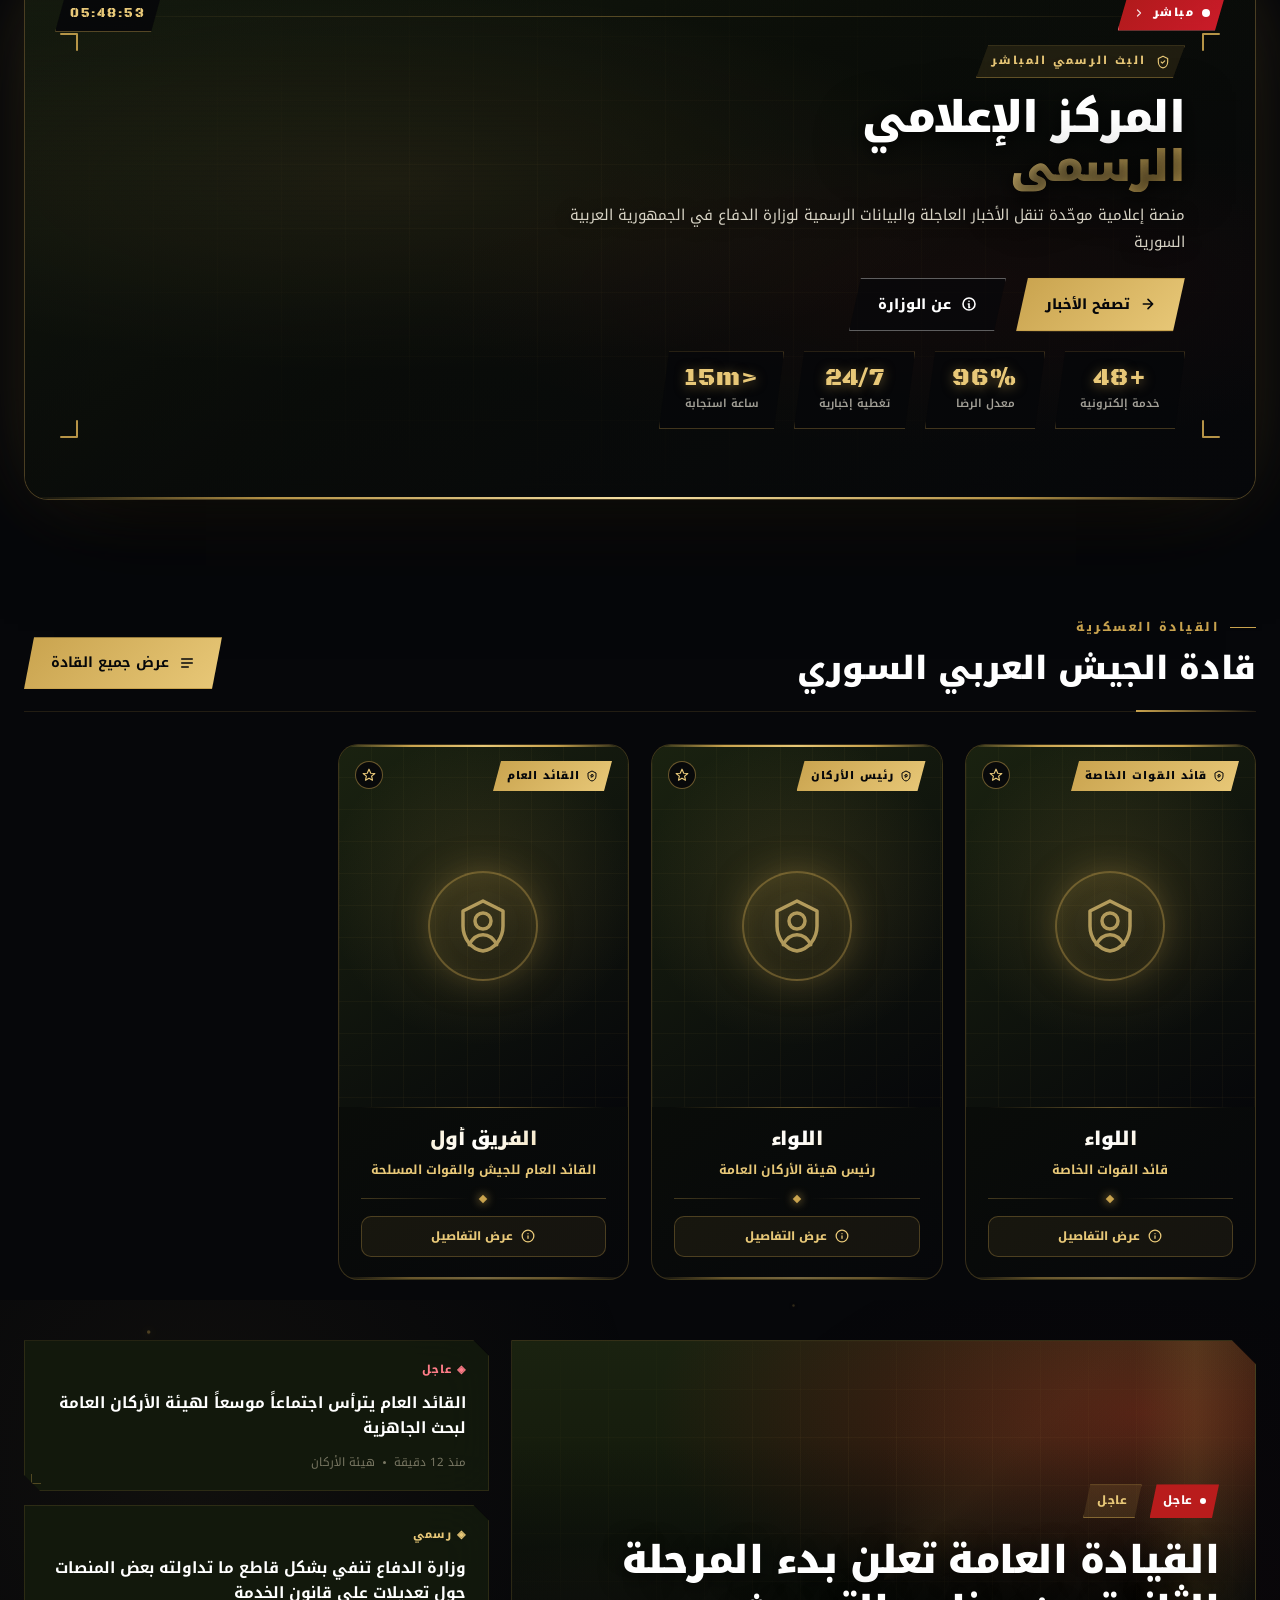
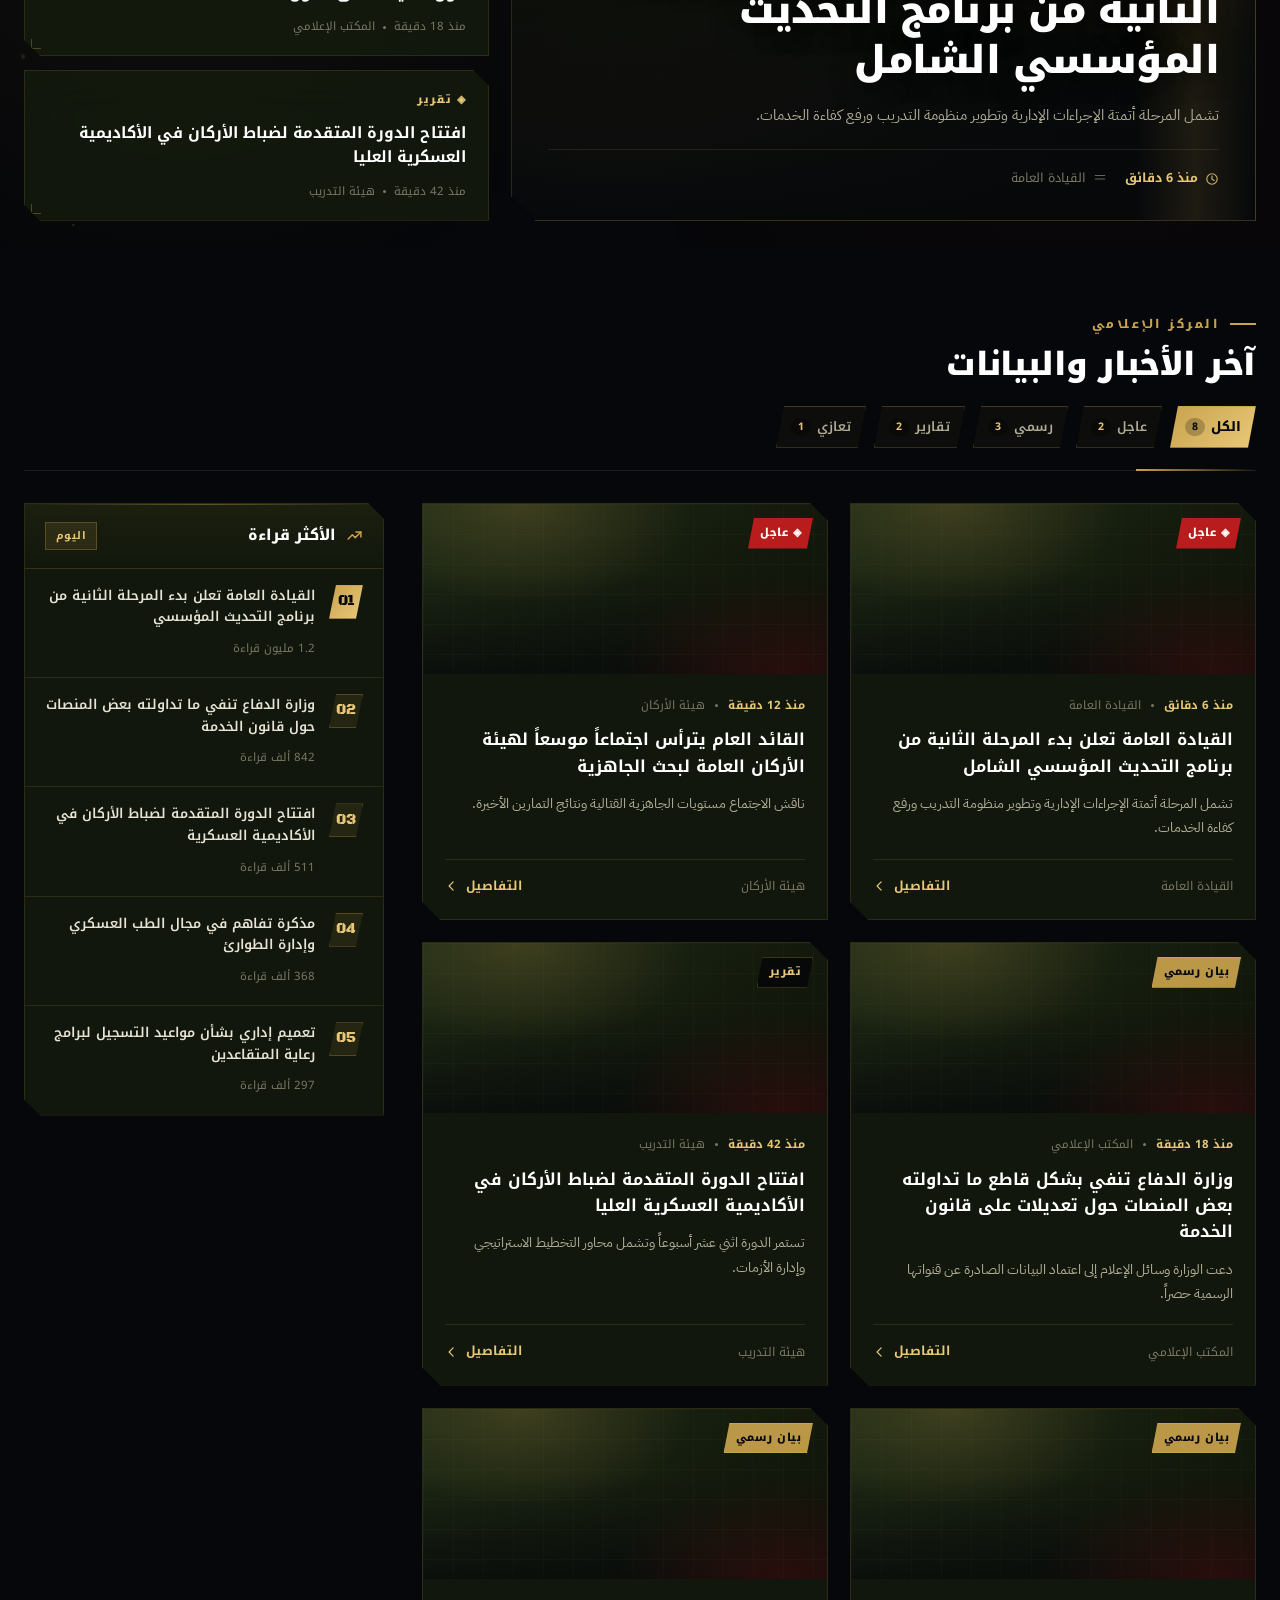
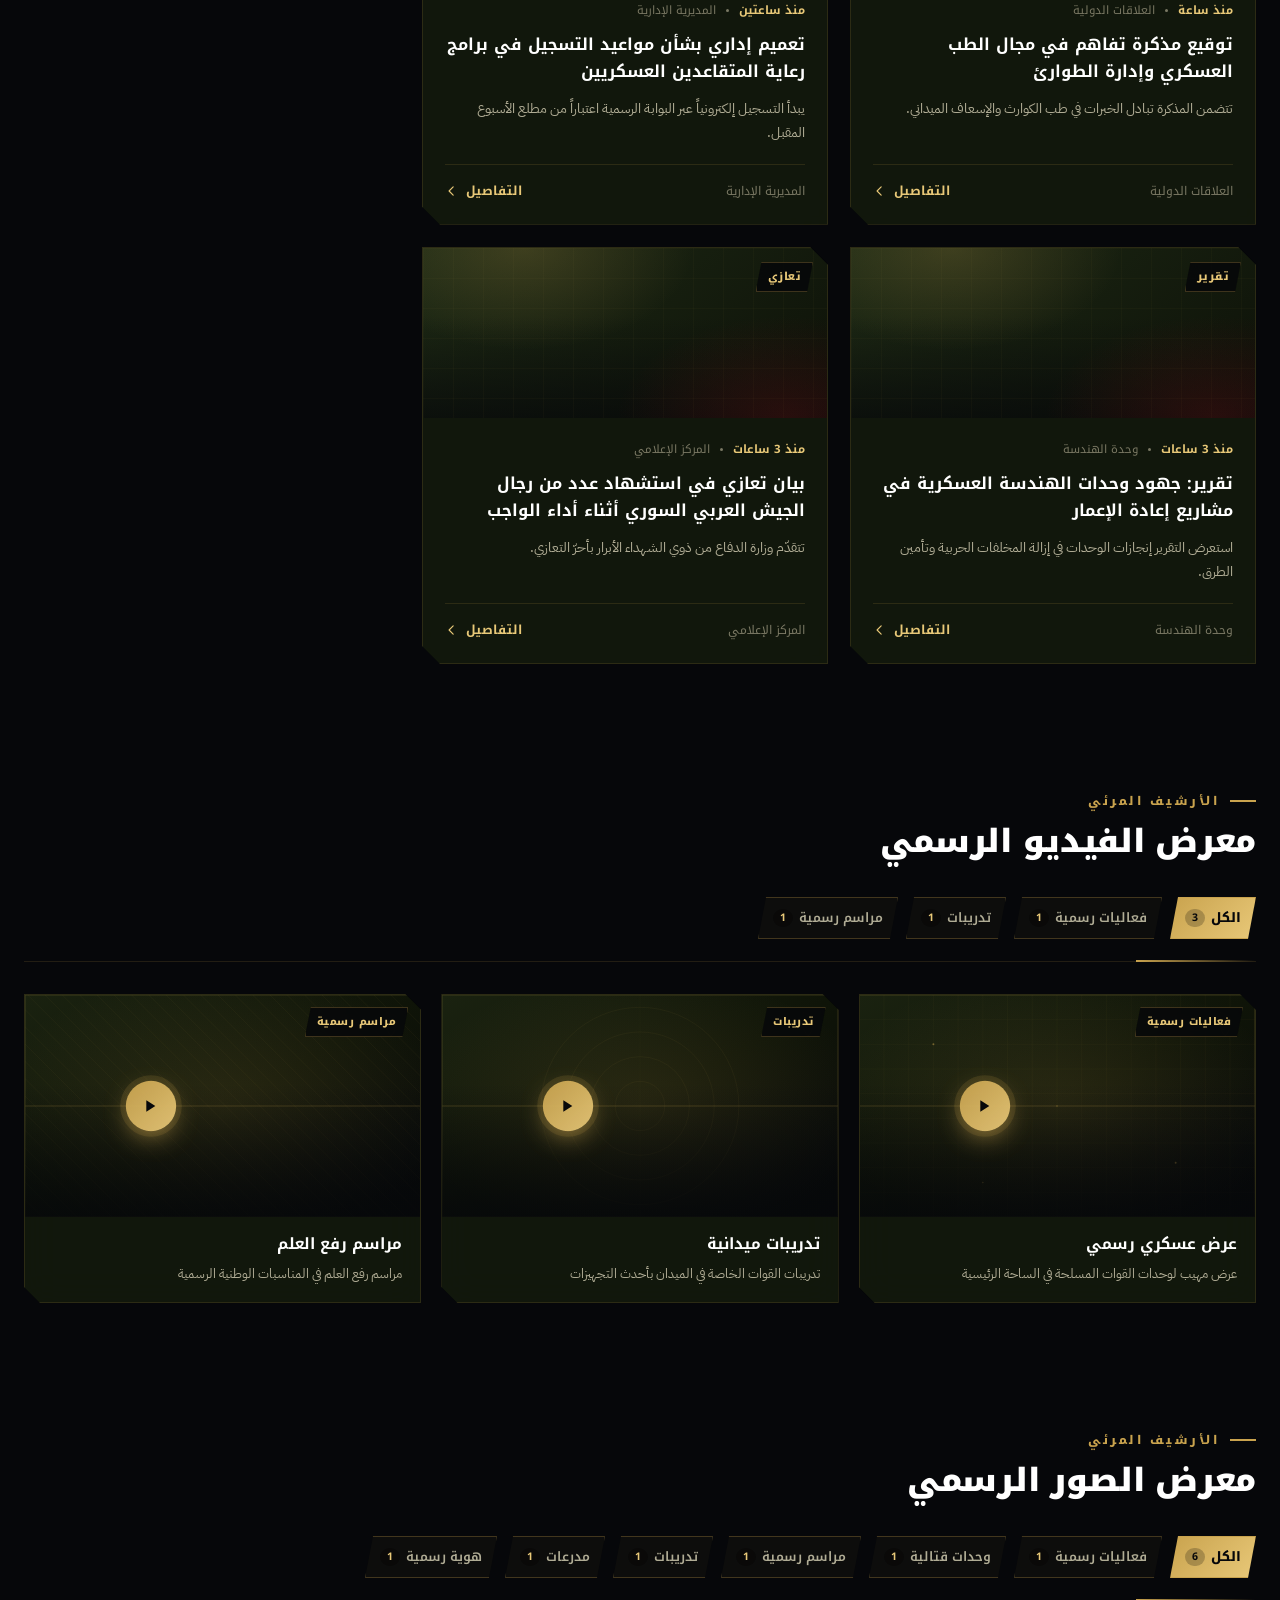
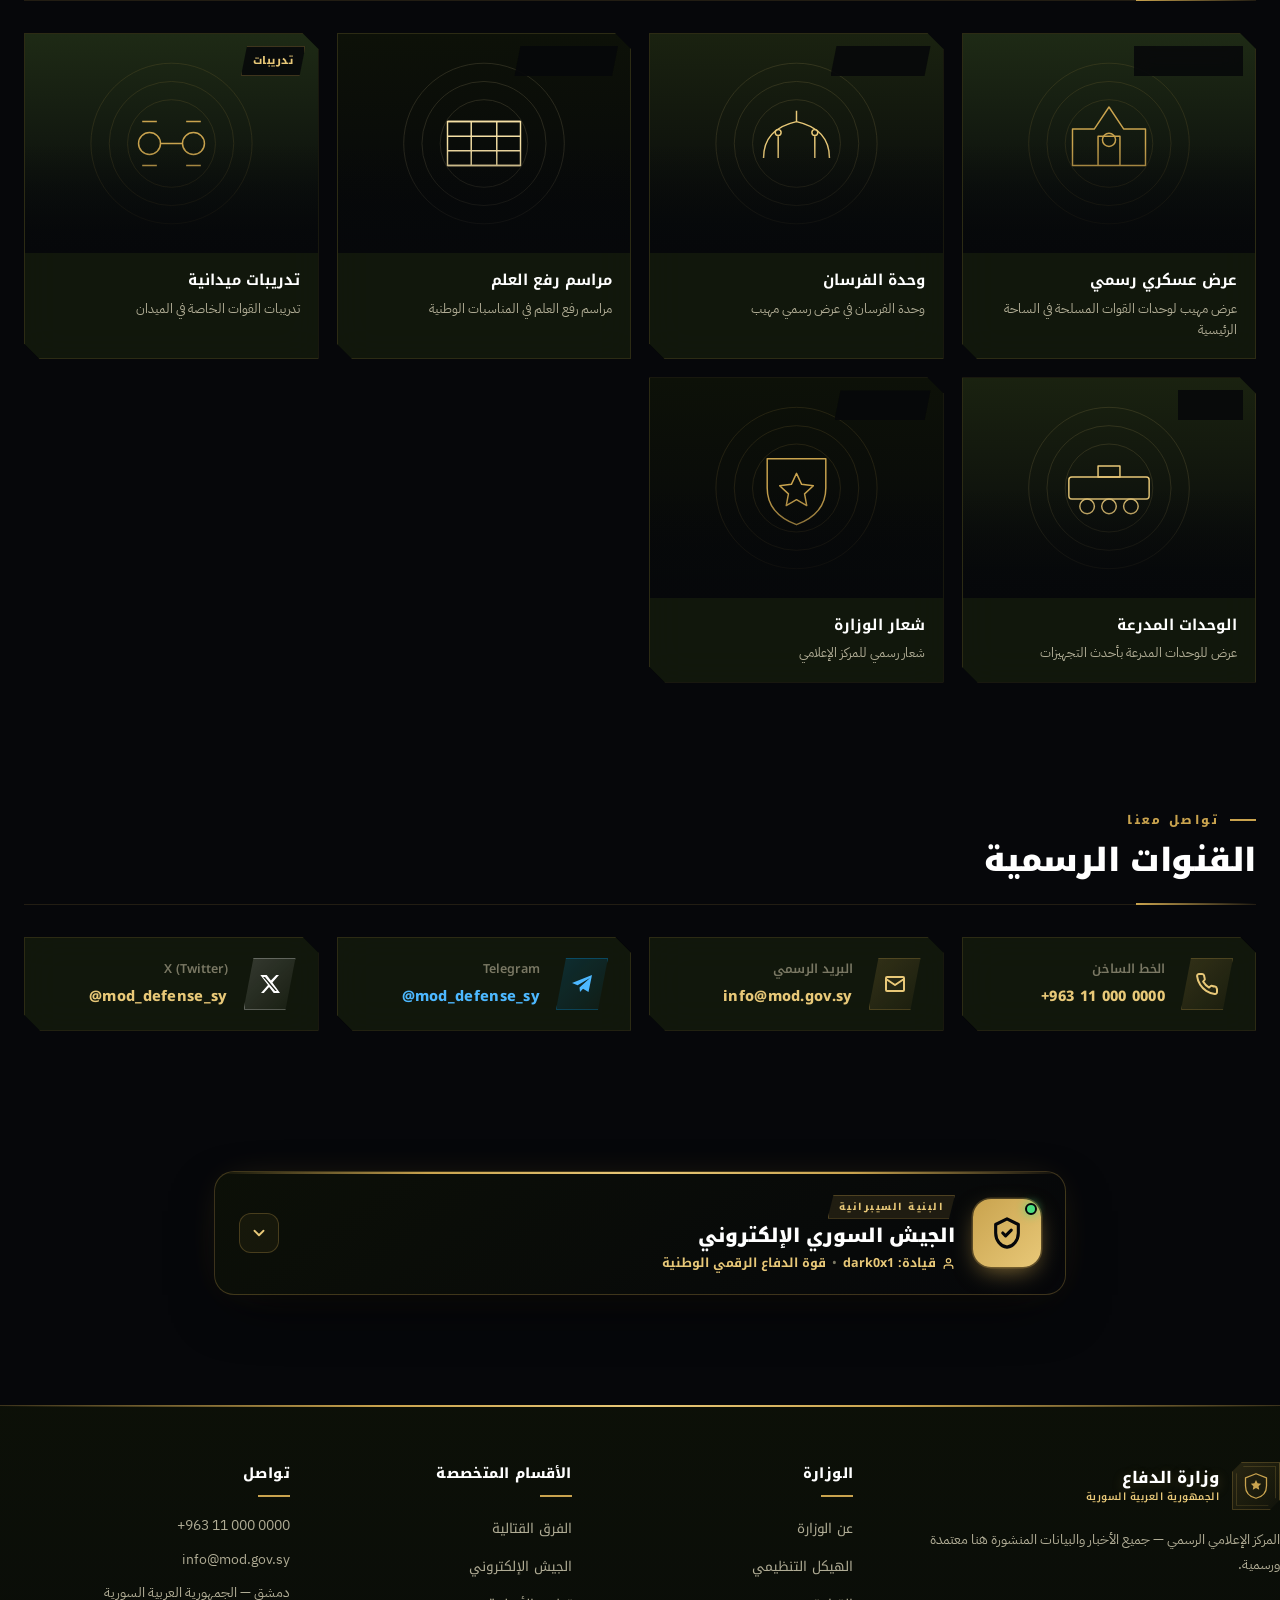
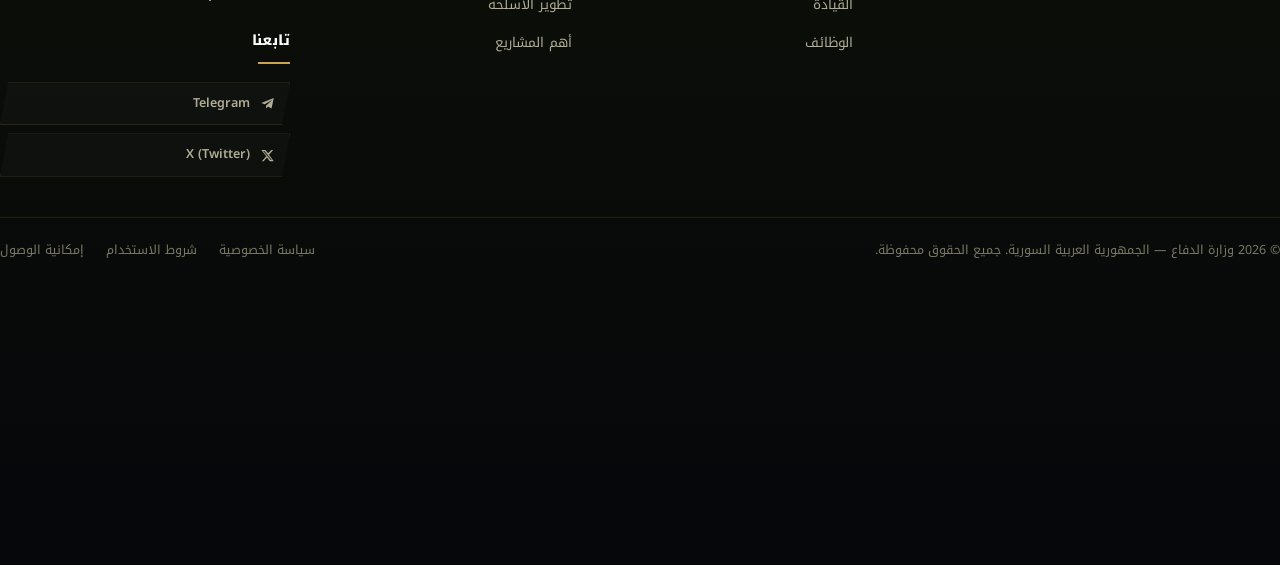
==== commit 810f5d47: "🎖️ تحسينات شاملة — Video Hero + بطاقات القادة ✨ الميزات الجديدة: - 🎬 Video Hero بمنطقة سينمائية (HUD" ====
--- a/index.html
+++ b/index.html
@@ -734,8 +734,10 @@
 <script src="ai-assistant.js?v=1"></script>
 <script src="fab-manager.js?v=1"></script>
 <script src="developer-section.js?v=1"></script>
-<script src="commanders.js?v=3"></script>
+<script src="commanders.js?v=11"></script>
+<script src="commanders-fix.js?v=2"></script>
 <script src="search-pro.js?v=4"></script>
+<script src="video-hero.js?v=10"></script>
 <script src="notifications.js?v=1"></script>
 </body>
 </html>
--- a/mobile-fix.css
+++ b/mobile-fix.css
@@ -40,3 +40,463 @@
   color: var(--combat-black) !important;
 }
 #pwaInstallBtn svg{ stroke: var(--combat-black) !important; }
+
+/* ═══ إخفاء intro-banner (مكرر مع video-hero) ═══ */
+.intro-banner{
+  display:none !important;
+}
+
+/* ═══════════════════════════════════════════════
+   بطاقات القادة — إصلاح الجوال
+   ═══════════════════════════════════════════════ */
+
+/* جوال صغير: عمود واحد */
+@media (max-width: 520px){
+  
+  
+  
+  
+  
+  
+  
+  
+}
+
+/* جوال متوسط: عمودان */
+@media (min-width: 521px) and (max-width: 768px){
+  
+  
+}
+
+/* تابلت: عمودان */
+
+
+/* سطح المكتب: 3 أعمدة */
+
+
+/* ملاحظة: سيتم تطبيق التغييرات عند إعادة التحميل */
+
+/* ═══════════════════════════════════════════════
+   VIDEO-HERO — إصلاح سطح المكتب
+   ═══════════════════════════════════════════════ */
+
+/* منع تداخل الساعة مع العنوان */
+.vh-title{
+  max-width: 70% !important;
+  padding-inline-end: 140px !important;
+}
+
+.vh-hud__clock{
+  z-index: 30 !important;
+}
+
+/* ضبط عرض المحتوى */
+.vh-content{
+  padding: 60px 70px 50px !important;
+}
+
+/* منع تكرار العناصر */
+.vh-media + .vh-overlay + .vh-scan + .vh-hud + .vh-content{
+  overflow: hidden;
+}
+
+/* سطح المكتب — جعل video-hero أقل ازدحاماً */
+@media (min-width: 1025px){
+  .vh-inner{
+    aspect-ratio: 21/9 !important;
+    max-height: 560px !important;
+  }
+  .vh-title{
+    font-size: clamp(28px, 3vw, 46px) !important;
+    max-width: 65% !important;
+  }
+  .vh-hud__clock{
+    font-size: 12px !important;
+  }
+}
+
+/* تابلت */
+@media (min-width: 769px) and (max-width: 1024px){
+  .vh-inner{
+    aspect-ratio: 16/9 !important;
+    max-height: 480px !important;
+  }
+  .vh-title{
+    font-size: 30px !important;
+    max-width: 70% !important;
+  }
+}
+
+/* ═══════════════════════════════════════════════
+   بطاقات القادة — توحيد الأحجام
+   ═══════════════════════════════════════════════ */
+
+/* الشبكة: stretch يجعل كل البطاقات بنفس الارتفاع */
+
+
+/* كل بطاقة تمتد لملء ارتفاع الصف */
+
+
+/* الجسم موحّد */
+
+
+/* الاسم والمنصب — ارتفاع ثابت */
+
+
+
+
+/* سطح المكتب — 3 أعمدة موحّدة */
+@media (min-width: 1025px){
+  
+  
+}
+
+/* تابلت — 2 أعمدة */
+@media (min-width: 769px) and (max-width: 1024px){
+  
+  
+}
+
+/* جوال — 1 عمود */
+@media (max-width: 768px){
+  
+  
+  
+}
+
+/* ═══════════════════════════════════════════════
+   VIDEO-HERO — تحسين نهائي
+   ═══════════════════════════════════════════════ */
+
+/* إخفاء الساعة على سطح المكتب إذا كانت تتداخل */
+@media (min-width: 1025px){
+  .vh-title{
+    padding-inline-end: 0 !important;
+    max-width: 75% !important;
+  }
+  .vh-hud__clock{
+    top: 24px !important;
+    inset-inline-end: 24px !important;
+  }
+}
+
+/* تحسين مظهر شريط video-hero */
+.vh-card{
+  overflow: hidden !important;
+}
+
+/* منع تراكب العناصر */
+.vh-inner{
+  position: relative !important;
+  isolation: isolate !important;
+}
+
+.vh-hud{
+  pointer-events: none !important;
+}
+
+.vh-hud > *{
+  pointer-events: auto !important;
+}
+
+/* التأكد من ظهور شارة LIVE في الأمام */
+.vh-hud__live{
+  z-index: 50 !important;
+  position: absolute !important;
+}
+
+/* ═══════════════════════════════════════════════════════════
+   VIDEO-HERO — إعادة تصميم احترافي عالمي
+   ═══════════════════════════════════════════════════════════ */
+
+/* ── 1) منطقة HUD (علوية) ── */
+.vh-hud{
+  position: absolute !important;
+  inset: 0 !important;
+  z-index: 25 !important;
+  pointer-events: none !important;
+  display: grid !important;
+  grid-template-columns: 1fr 1fr !important;
+  grid-template-rows: auto 1fr auto !important;
+  padding: 22px 26px !important;
+}
+.vh-hud > *{
+  pointer-events: auto !important;
+}
+
+/* ── 2) شارة LIVE — الزاوية العلوية اليسرى ── */
+.vh-hud__live{
+  grid-column: 1 !important;
+  grid-row: 1 !important;
+  align-self: start !important;
+  justify-self: start !important;
+  position: static !important;
+  top: auto !important;
+  inset-inline-start: auto !important;
+  margin: 0 !important;
+  z-index: 30 !important;
+}
+
+/* ── 3) الساعة — الزاوية العلوية اليمنى ── */
+.vh-hud__clock{
+  grid-column: 2 !important;
+  grid-row: 1 !important;
+  align-self: start !important;
+  justify-self: end !important;
+  position: static !important;
+  top: auto !important;
+  inset-inline-end: auto !important;
+  margin: 0 !important;
+  z-index: 30 !important;
+}
+
+/* ── 4) المحتوى — أسفل البطاقة دائماً ── */
+.vh-content{
+  padding: 0 60px 60px !important;
+  justify-content: flex-end !important;
+  align-items: flex-start !important;
+  text-align: start !important;
+  gap: 0 !important;
+}
+
+/* ── 5) إخفاء تصنيف/حالة النظام على سطح المكتب (اختياري) ── */
+.vh-hud__class,
+.vh-hud__status{
+  display: none !important;
+}
+
+/* ── 6) العنوان — عرض كامل بدون تداخل ── */
+.vh-title{
+  max-width: 100% !important;
+  padding: 0 !important;
+  margin: 0 0 8px 0 !important;
+  font-size: clamp(26px, 3.6vw, 52px) !important;
+  line-height: 1.12 !important;
+  letter-spacing: -1.2px !important;
+  text-align: start !important;
+}
+
+.vh-title__line{
+  display: block !important;
+}
+
+/* ── 7) الشارة الصغيرة (البوابة الإعلامية) ── */
+.vh-badge{
+  margin-bottom: 16px !important;
+  font-size: 11px !important;
+  padding: 6px 14px !important;
+}
+
+/* ── 8) الوصف ── */
+.vh-desc{
+  margin-bottom: 22px !important;
+  max-width: 560px !important;
+  font-size: 14px !important;
+  line-height: 1.8 !important;
+}
+
+/* ── 9) الأزرار ── */
+.vh-ctas{
+  margin-bottom: 20px !important;
+  gap: 10px !important;
+}
+
+/* ── 10) الإحصائيات ── */
+.vh-stats{
+  gap: 10px !important;
+}
+
+/* ═══ الجوال ═══ */
+@media (max-width: 768px){
+  .vh-inner{
+    aspect-ratio: 16/13 !important;
+    min-height: 460px !important;
+  }
+  .vh-hud{
+    padding: 14px 14px !important;
+  }
+  .vh-content{
+    padding: 0 20px 26px !important;
+  }
+  .vh-title{
+    font-size: clamp(22px, 6vw, 30px) !important;
+    line-height: 1.2 !important;
+    margin-bottom: 6px !important;
+  }
+  .vh-badge{
+    font-size: 9.5px !important;
+    padding: 5px 11px !important;
+    margin-bottom: 10px !important;
+  }
+  .vh-desc{
+    font-size: 12px !important;
+    line-height: 1.7 !important;
+    margin-bottom: 14px !important;
+    display: -webkit-box !important;
+    -webkit-line-clamp: 2 !important;
+    -webkit-box-orient: vertical !important;
+    overflow: hidden !important;
+  }
+  .vh-ctas{
+    gap: 8px !important;
+    margin-bottom: 14px !important;
+  }
+  .vh-btn{
+    padding: 10px 16px !important;
+    font-size: 12px !important;
+  }
+  .vh-stat{
+    padding: 8px 12px !important;
+    min-width: 78px !important;
+  }
+  .vh-stat__num{
+    font-size: 15px !important;
+  }
+  .vh-stat__label{
+    font-size: 9px !important;
+  }
+  .vh-hud__clock{
+    font-size: 10px !important;
+    padding: 4px 9px !important;
+  }
+  .vh-hud__live{
+    font-size: 9px !important;
+    padding: 4px 9px !important;
+  }
+}
+
+/* ═══ الشاشات الصغيرة جداً ═══ */
+@media (max-width: 420px){
+  .vh-inner{
+    aspect-ratio: 16/14 !important;
+    min-height: 420px !important;
+  }
+  .vh-content{
+    padding: 0 16px 20px !important;
+  }
+  .vh-title{
+    font-size: 20px !important;
+  }
+  .vh-desc{
+    display: none !important;
+  }
+  .vh-stats{
+    gap: 6px !important;
+  }
+  .vh-stat{
+    padding: 6px 10px !important;
+    min-width: 68px !important;
+  }
+  .vh-stat__num{
+    font-size: 13px !important;
+  }
+  .vh-stat__label{
+    font-size: 8px !important;
+  }
+  .vh-btn--ghost{
+    display: none !important;
+  }
+}
+
+/* ═══ سطح المكتب — تجربة سينمائية ═══ */
+@media (min-width: 1025px){
+  .vh-inner{
+    aspect-ratio: 21/9 !important;
+    max-height: 600px !important;
+  }
+  .vh-content{
+    padding: 0 70px 70px !important;
+  }
+  .vh-title{
+    font-size: clamp(32px, 3.4vw, 54px) !important;
+    max-width: 800px !important;
+  }
+  .vh-desc{
+    max-width: 640px !important;
+    font-size: 15px !important;
+  }
+}
+
+/* ═══════════════════════════════════════════════════════════
+   ✅ الحل النهائي — video-hero + بطاقات القادة
+   ═══════════════════════════════════════════════════════════ */
+
+/* ─────────────────────────────────────────
+   1) VIDEO-HERO — مساحة كافية للعنوان
+   ───────────────────────────────────────── */
+.vh-inner{
+  aspect-ratio: 21/9 !important;
+  min-height: 520px !important;
+  max-height: 620px !important;
+}
+
+.vh-content{
+  padding: 0 70px 70px !important;
+  padding-top: 130px !important; /* ← مساحة لـ HUD */
+}
+
+.vh-title{
+  font-size: clamp(28px, 3.4vw, 52px) !important;
+  line-height: 1.12 !important;
+  letter-spacing: -1.2px !important;
+  margin: 0 0 10px 0 !important;
+  text-align: start !important;
+  max-width: 100% !important;
+}
+
+.vh-hud{
+  padding: 24px 30px !important;
+}
+
+/* ─────────────────────────────────────────
+   2) بطاقات القادة — 3 أعمدة موحّدة
+   ───────────────────────────────────────── */
+
+
+/* سطح المكتب — 3 أعمدة صريحة */
+@media (min-width: 1025px){
+  
+  
+  
+  
+}
+
+/* تابلت — 2 أعمدة */
+@media (min-width: 769px) and (max-width: 1024px){
+  
+  
+}
+
+/* جوال — 1 عمود */
+@media (max-width: 768px){
+  
+  
+  
+}
+
+/* ─────────────────────────────────────────
+   3) توحيد ارتفاع العناصر الداخلية
+   ───────────────────────────────────────── */
+
+
+
+
+
+
+/* ─────────────────────────────────────────
+   4) تحسينات إضافية لـ video-hero
+   ───────────────────────────────────────── */
+@media (max-width: 768px){
+  .vh-inner{
+    aspect-ratio: 16/13 !important;
+    min-height: 480px !important;
+    max-height: none !important;
+  }
+  .vh-content{
+    padding: 0 20px 30px !important;
+    padding-top: 100px !important;
+  }
+  .vh-title{
+    font-size: clamp(22px, 6vw, 28px) !important;
+  }
+}
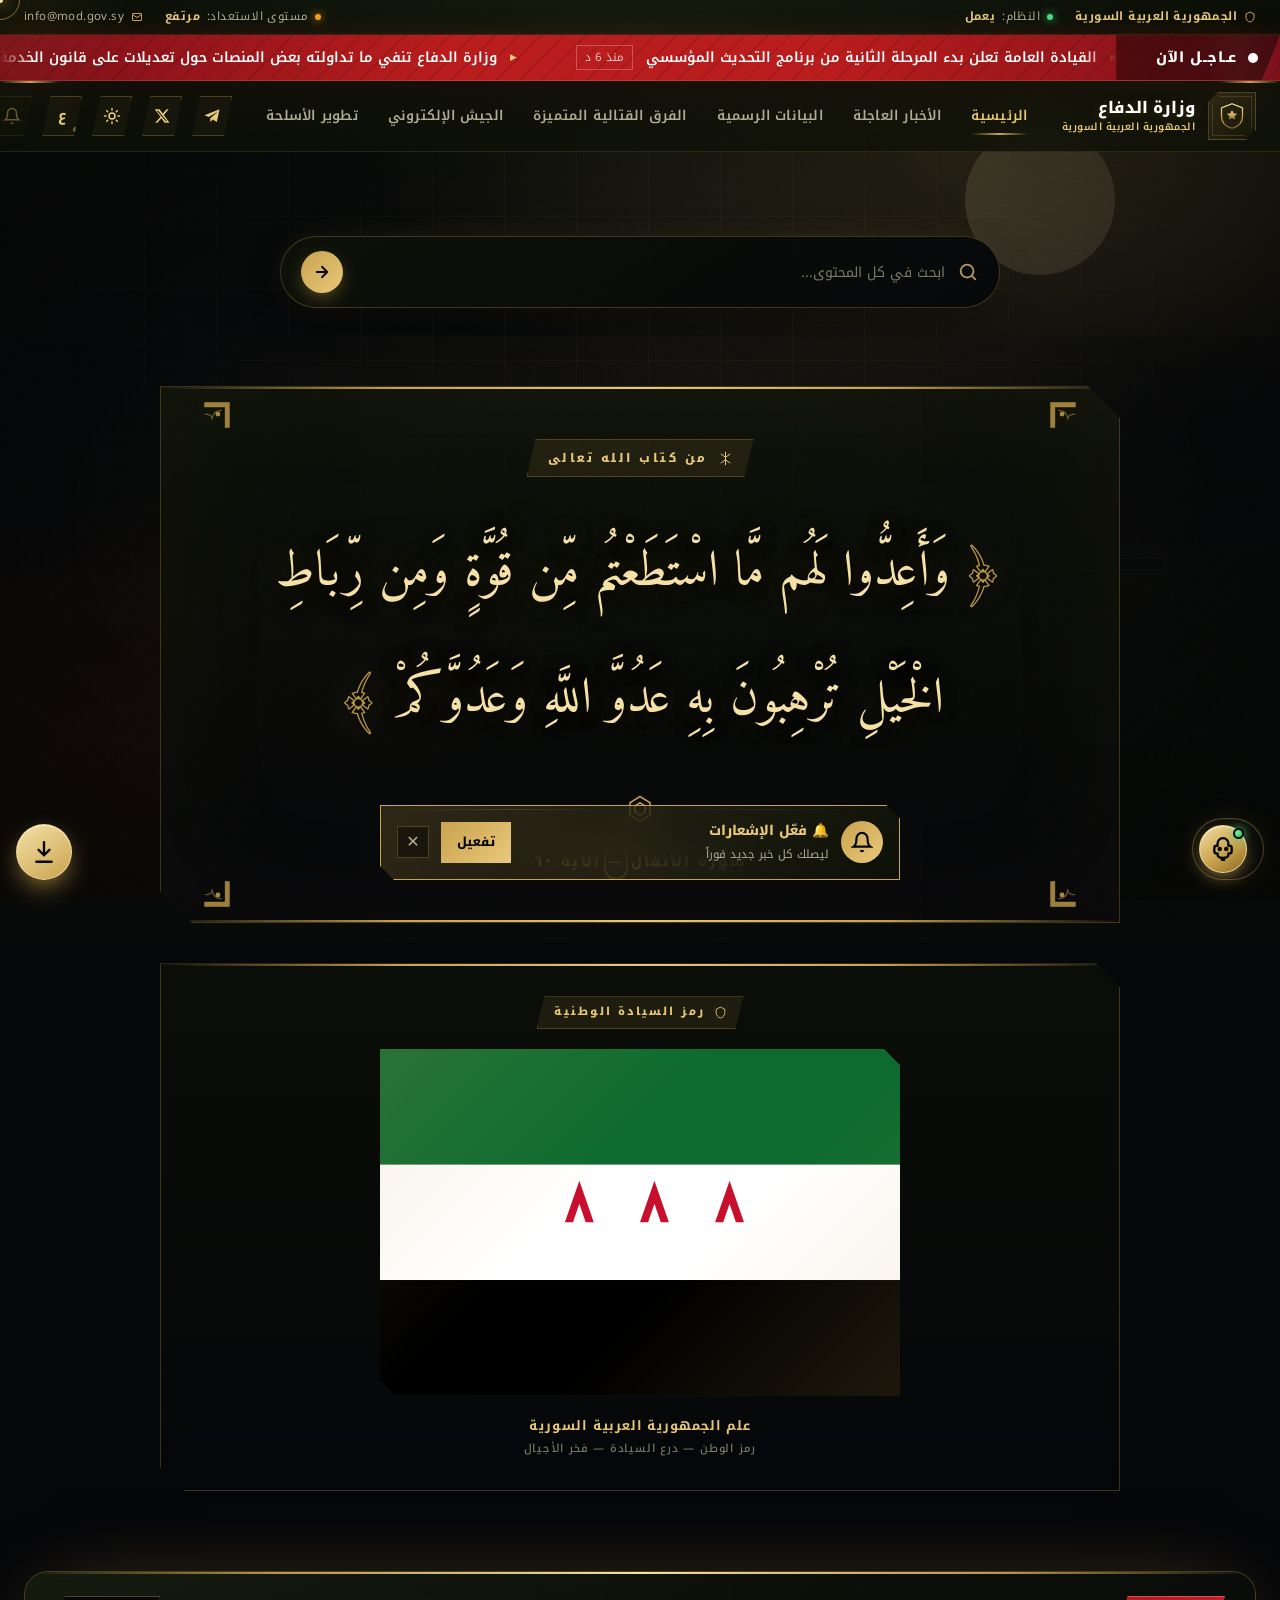
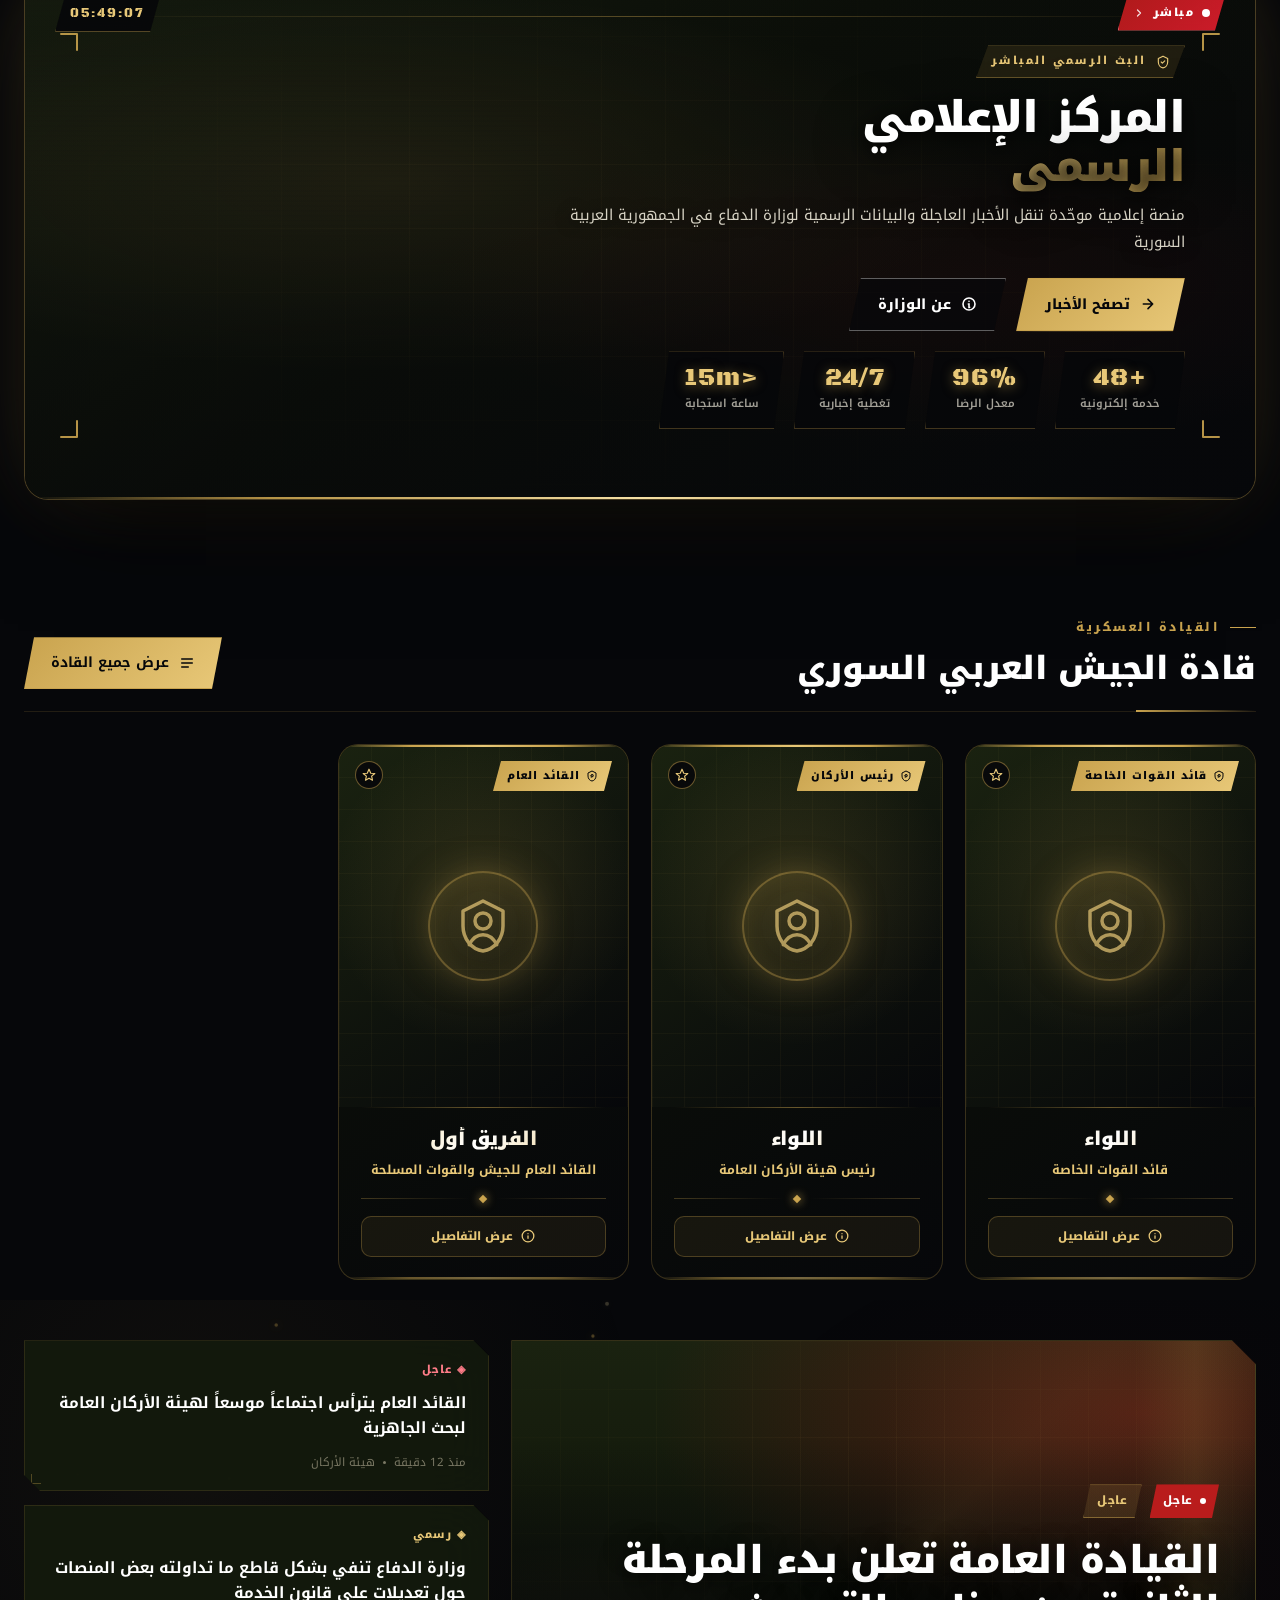
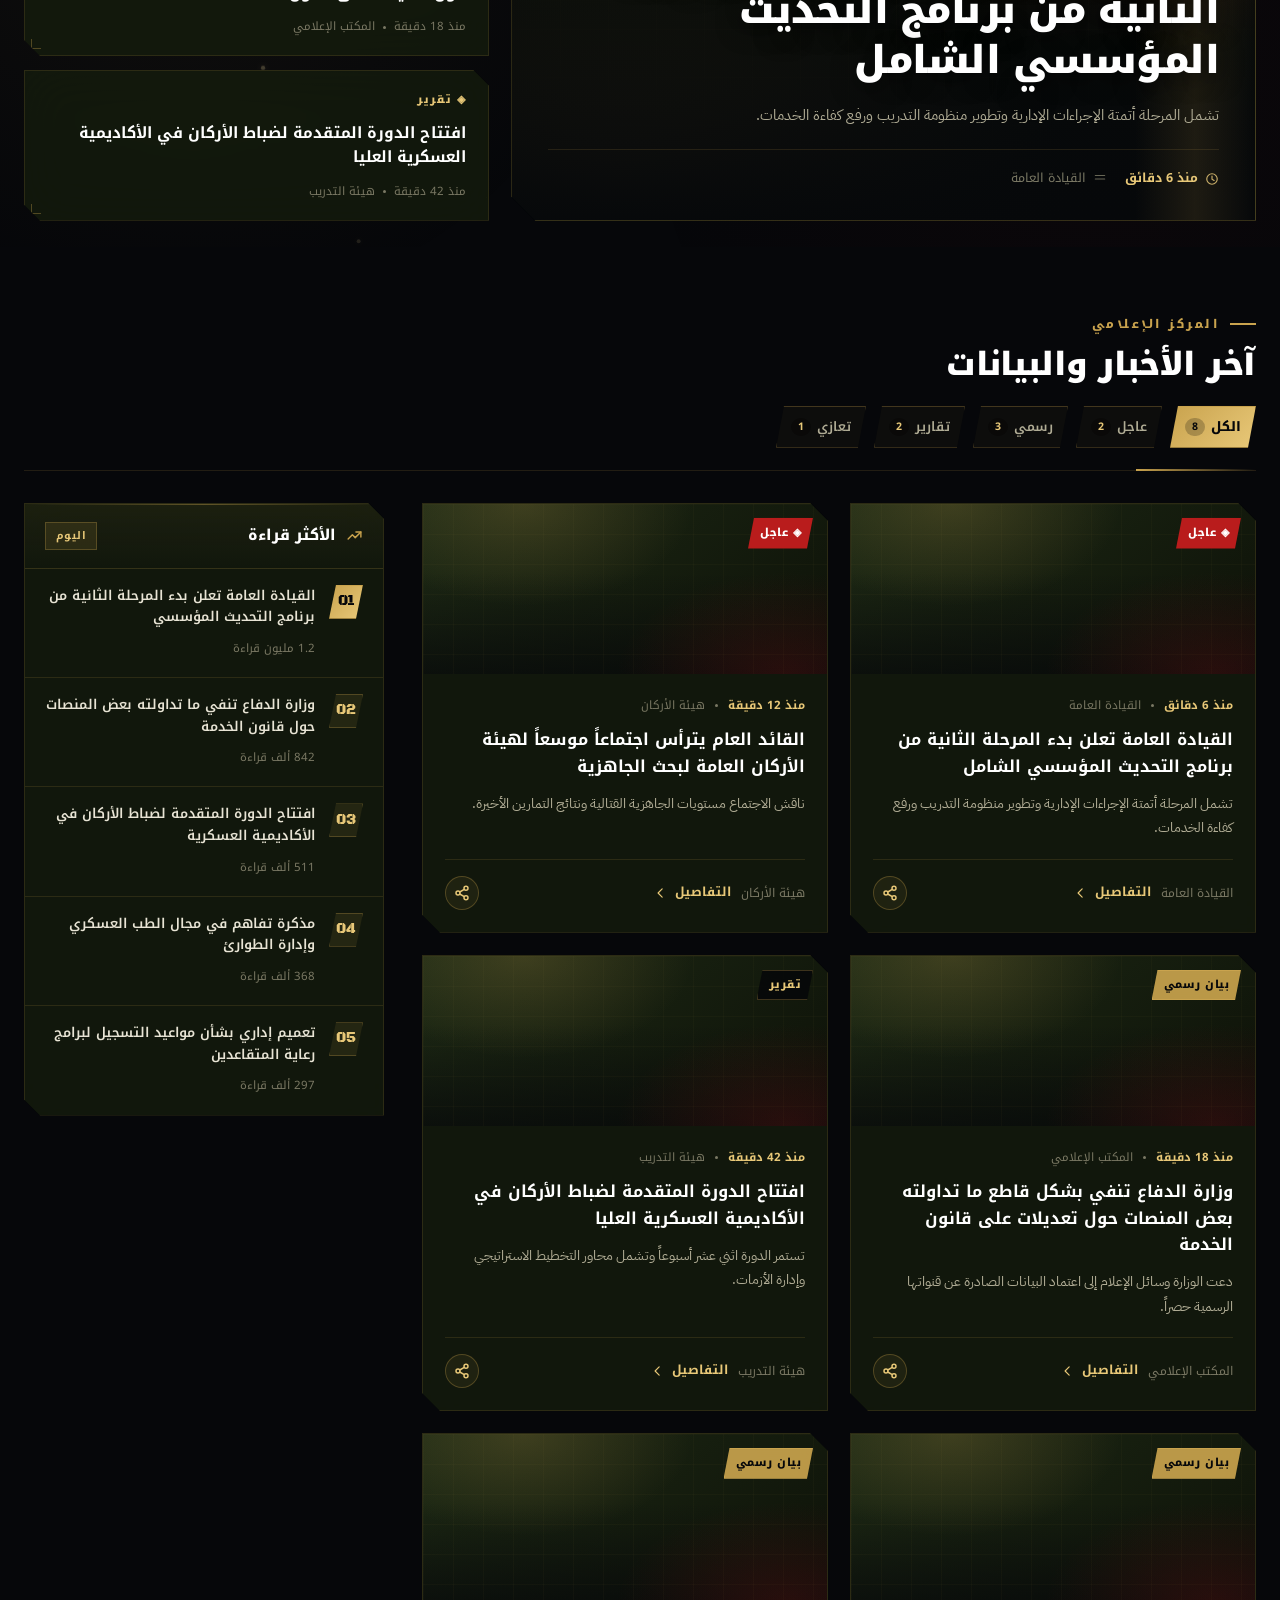
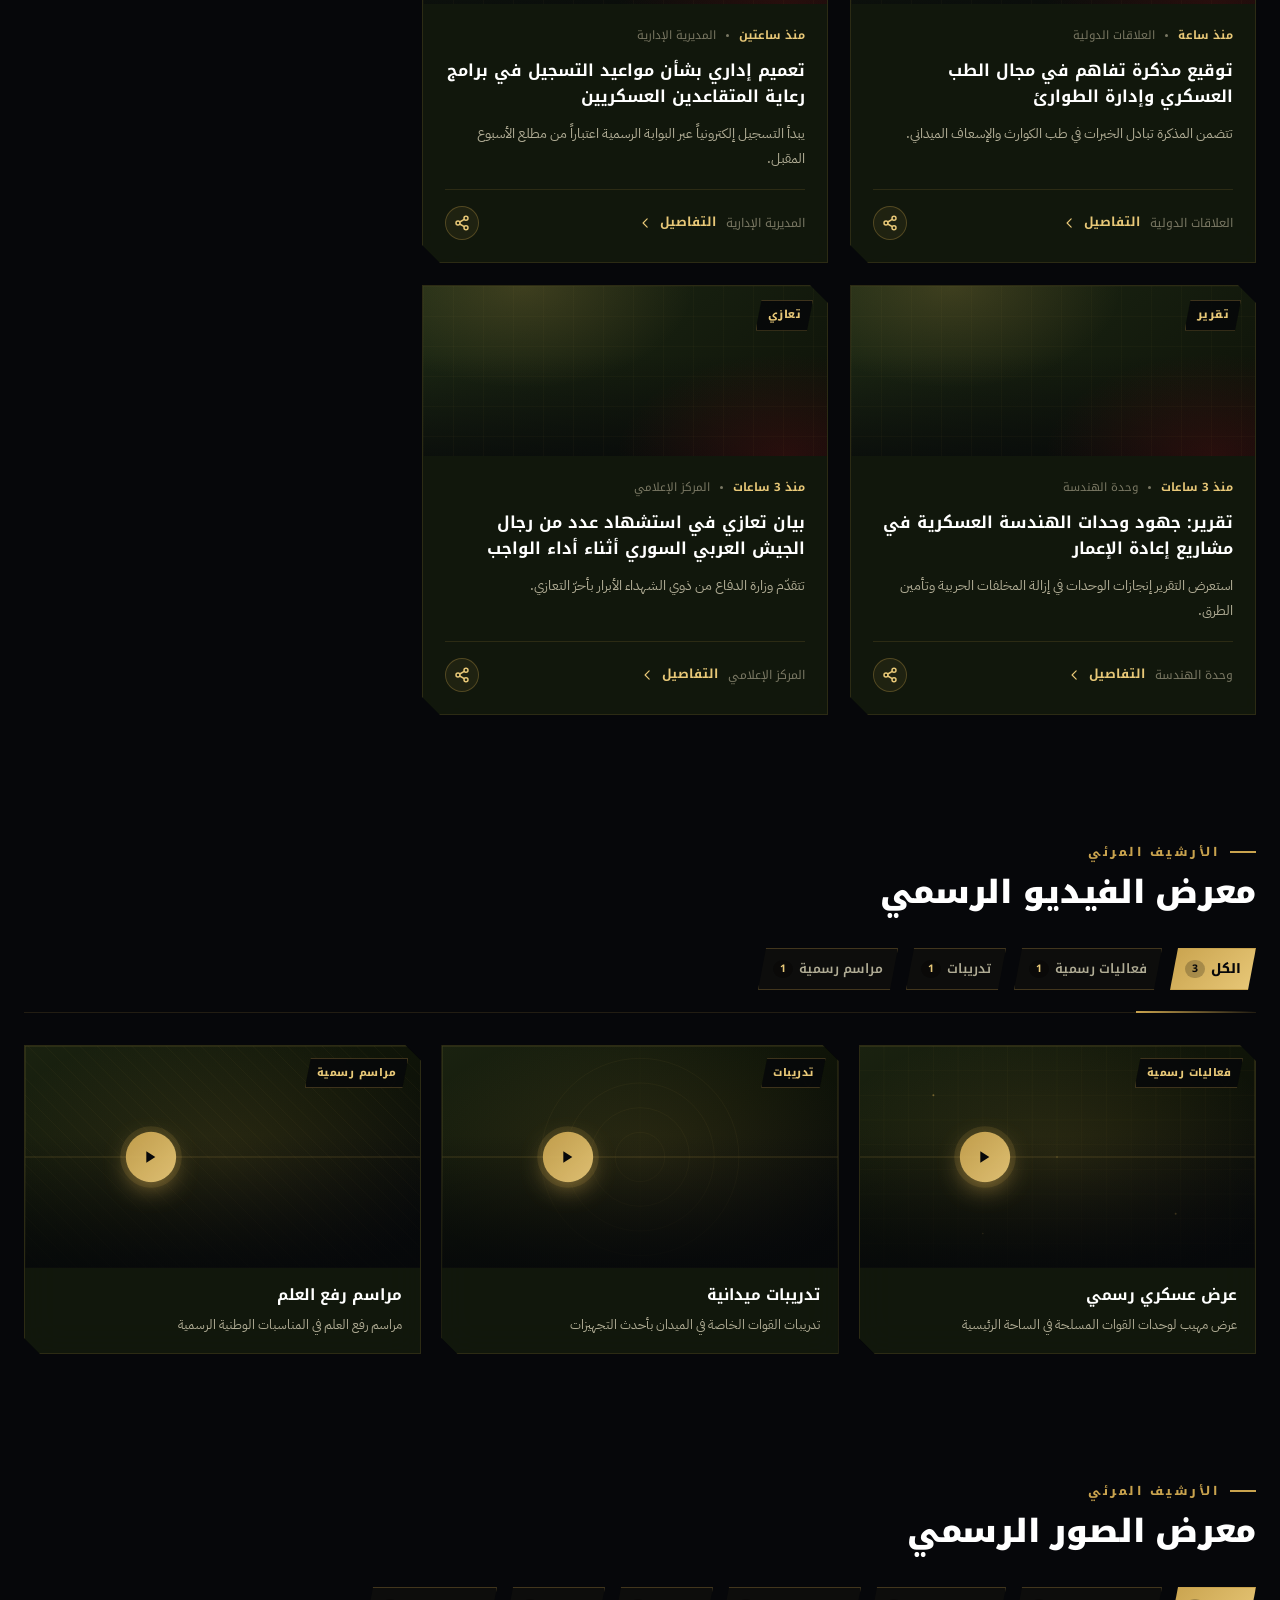
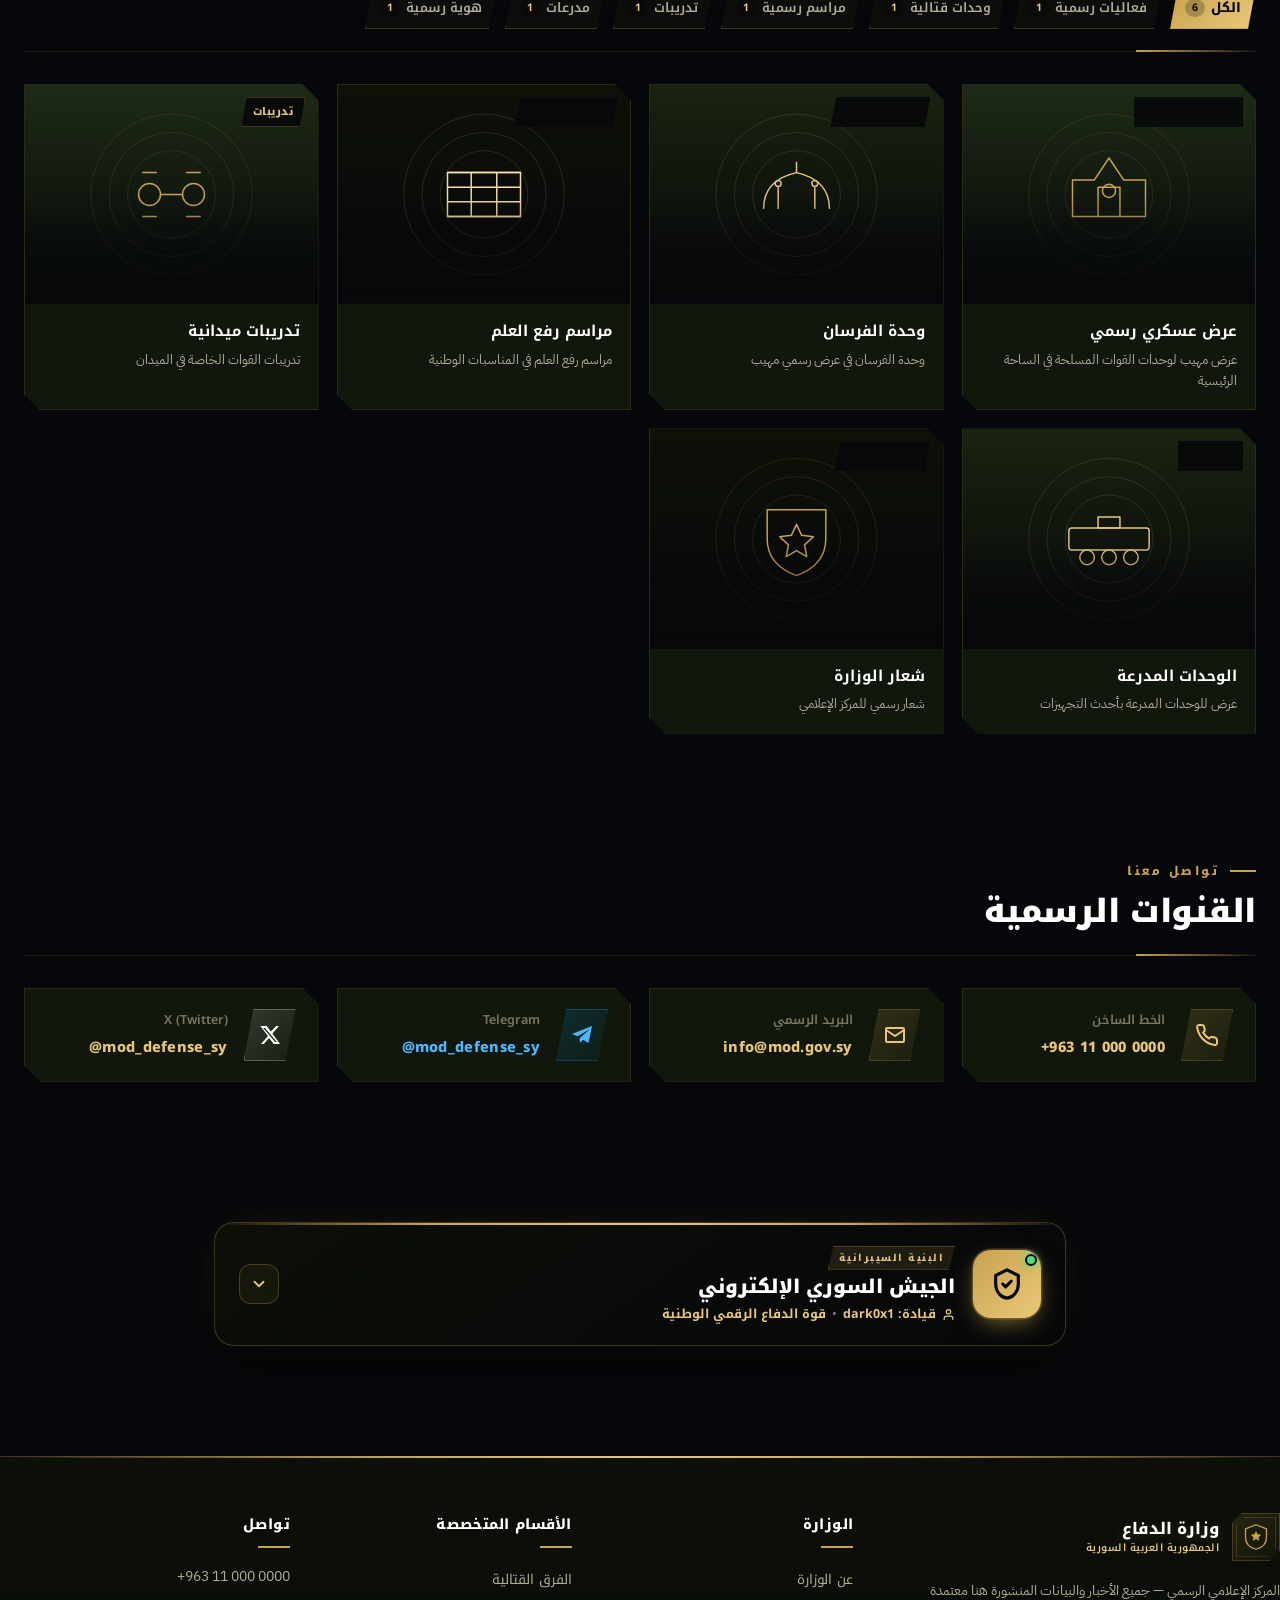
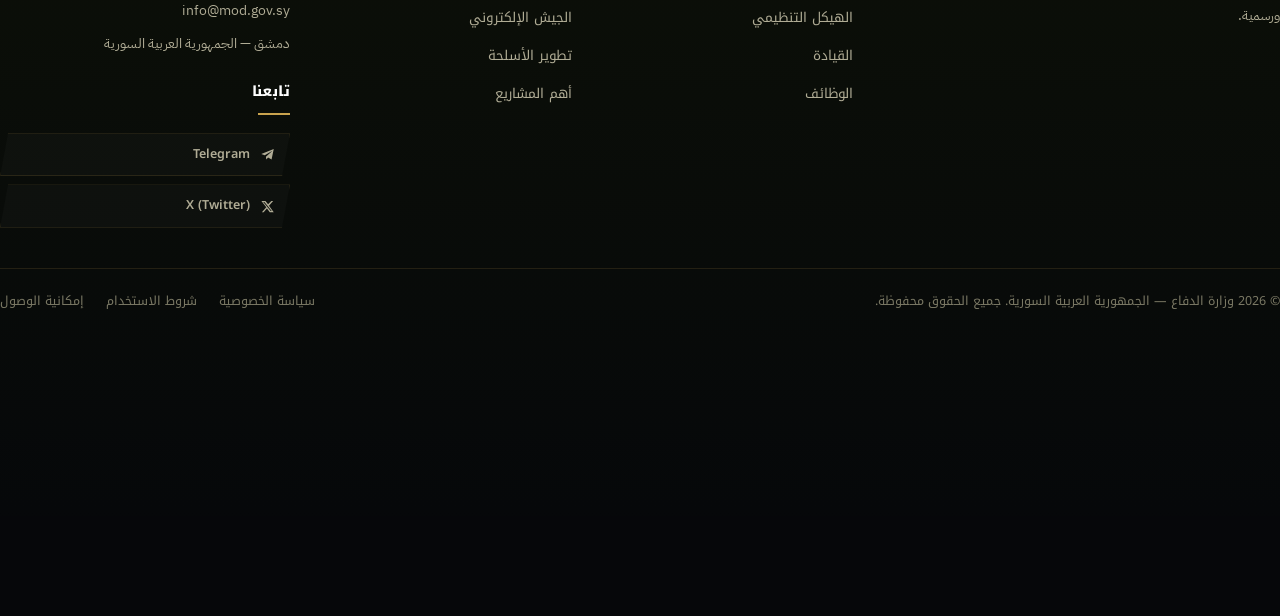
==== commit b2c104c5: "📤 Share API + تحسينات شاملة ✨ الميزات الجديدة: - 📤 Share API — مشاركة الأخبار على 5 منصات   • WhatsA" ====
--- a/index.html
+++ b/index.html
@@ -739,5 +739,6 @@
 <script src="search-pro.js?v=4"></script>
 <script src="video-hero.js?v=10"></script>
 <script src="notifications.js?v=1"></script>
+<script src="share-pro.js?v=5"></script>
 </body>
 </html>
--- a/mobile-fix.css
+++ b/mobile-fix.css
@@ -500,3 +500,75 @@
     font-size: clamp(22px, 6vw, 28px) !important;
   }
 }
+
+/* ═══ ضبط زر إغلاق نافذة المشاركة ═══ */
+.share-modal__close svg{
+  width:16px;
+  height:16px;
+  display:block;
+}
+.share-modal__close{
+  display:grid !important;
+  place-items:center !important;
+  font-size:0 !important;
+}
+
+/* ═══════════════════════════════════════════════════════════
+   زر المشاركة — موضع جديد (أسفل البطاقة)
+   ═══════════════════════════════════════════════════════════ */
+
+/* إخفاء الزر القديم */
+.news-card__media > .share-btn{
+  display: none !important;
+}
+
+/* ═══ الزر الجديد (في الفوتر) ═══ */
+.news-card__foot{
+  display: flex !important;
+  align-items: center !important;
+  justify-content: space-between !important;
+  gap: 10px !important;
+}
+
+.news-card__foot .share-btn-foot{
+  flex: none !important;
+  width: 34px !important;
+  height: 34px !important;
+  display: grid !important;
+  place-items: center !important;
+  background: rgba(201,163,78,.08) !important;
+  border: 1px solid rgba(201,163,78,.3) !important;
+  border-radius: 50% !important;
+  color: var(--gold-2) !important;
+  cursor: pointer !important;
+  padding: 0 !important;
+  transition: all .3s cubic-bezier(.16,1,.3,1) !important;
+}
+
+.news-card__foot .share-btn-foot svg{
+  width: 16px !important;
+  height: 16px !important;
+}
+
+.news-card__foot .share-btn-foot:hover{
+  background: linear-gradient(135deg,var(--gold),var(--gold-2)) !important;
+  color: #06070a !important;
+  border-color: var(--gold) !important;
+  transform: scale(1.1) !important;
+}
+
+.news-card__foot .share-btn-foot:active{
+  transform: scale(.92) !important;
+}
+
+/* على الجوال — حجم مناسب */
+@media (max-width: 768px){
+  .news-card__foot .share-btn-foot{
+    width: 32px !important;
+    height: 32px !important;
+  }
+  .news-card__foot .share-btn-foot svg{
+    width: 15px !important;
+    height: 15px !important;
+  }
+}
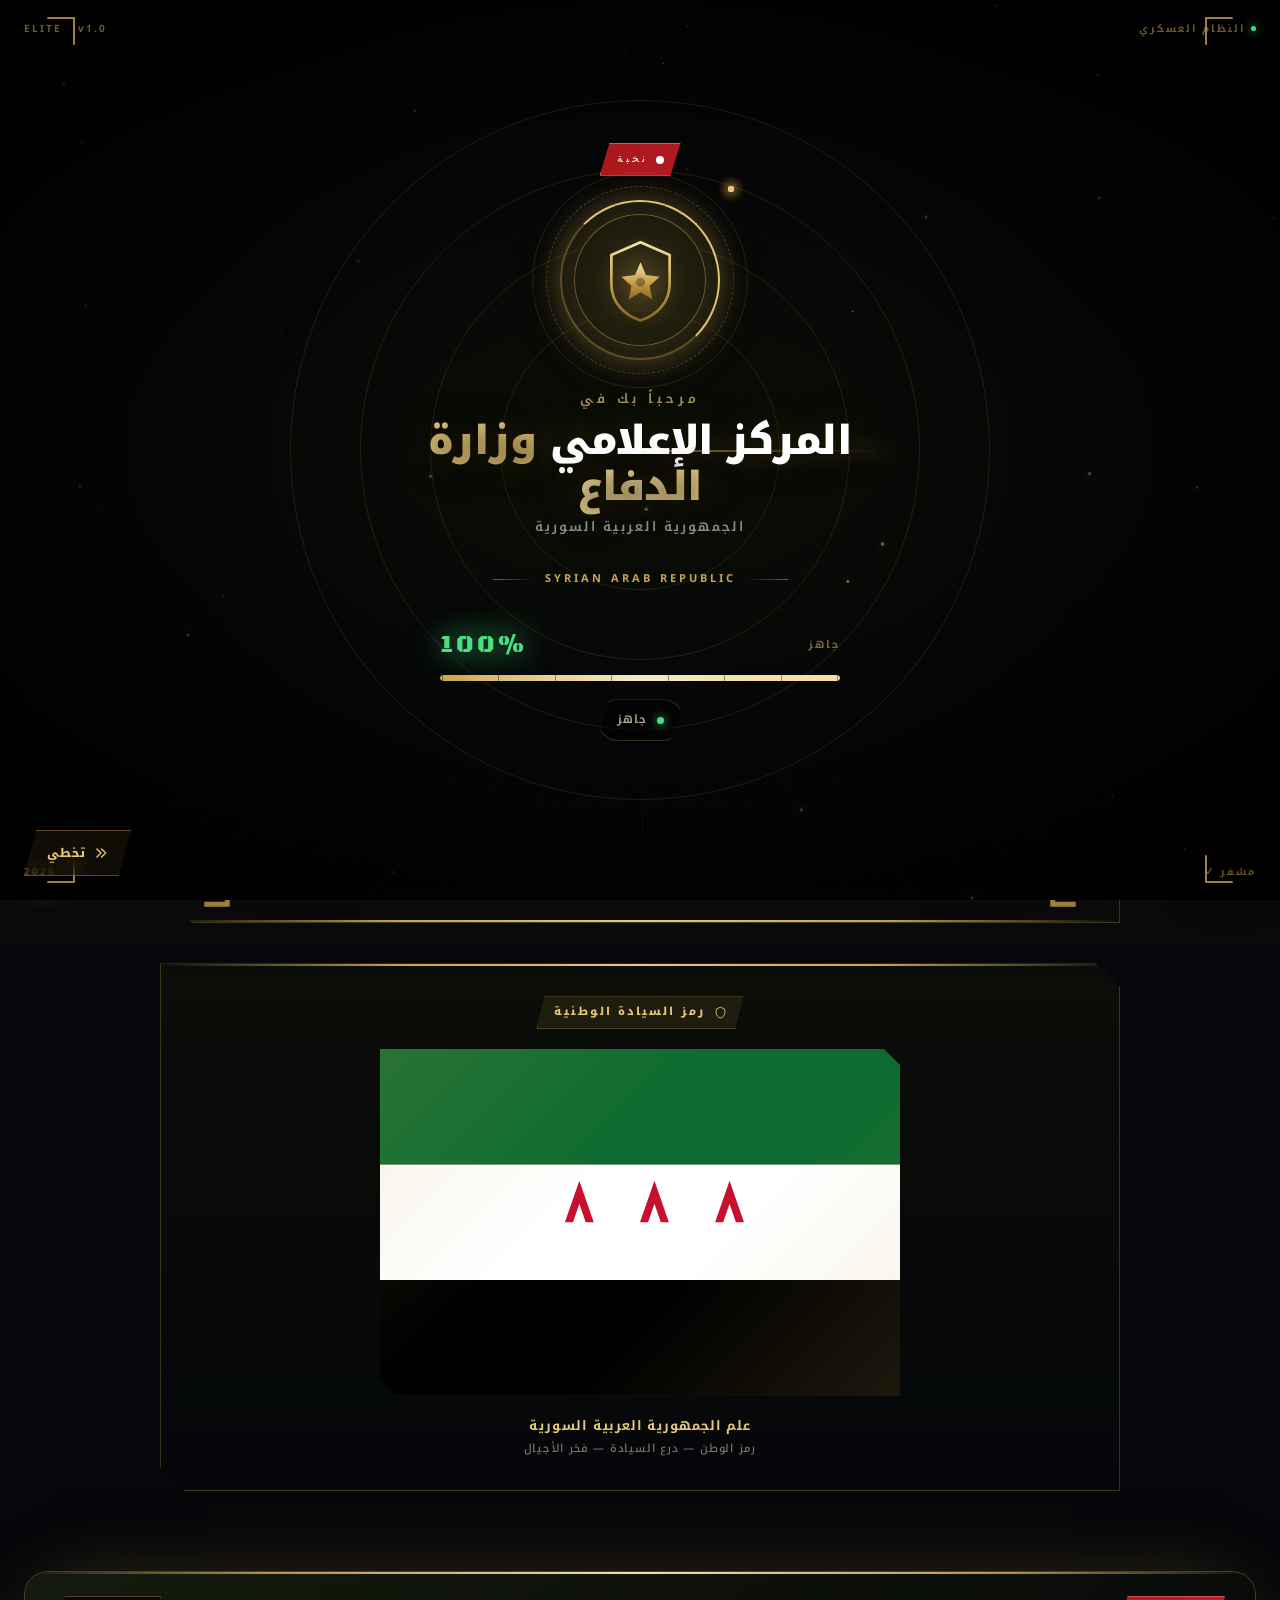
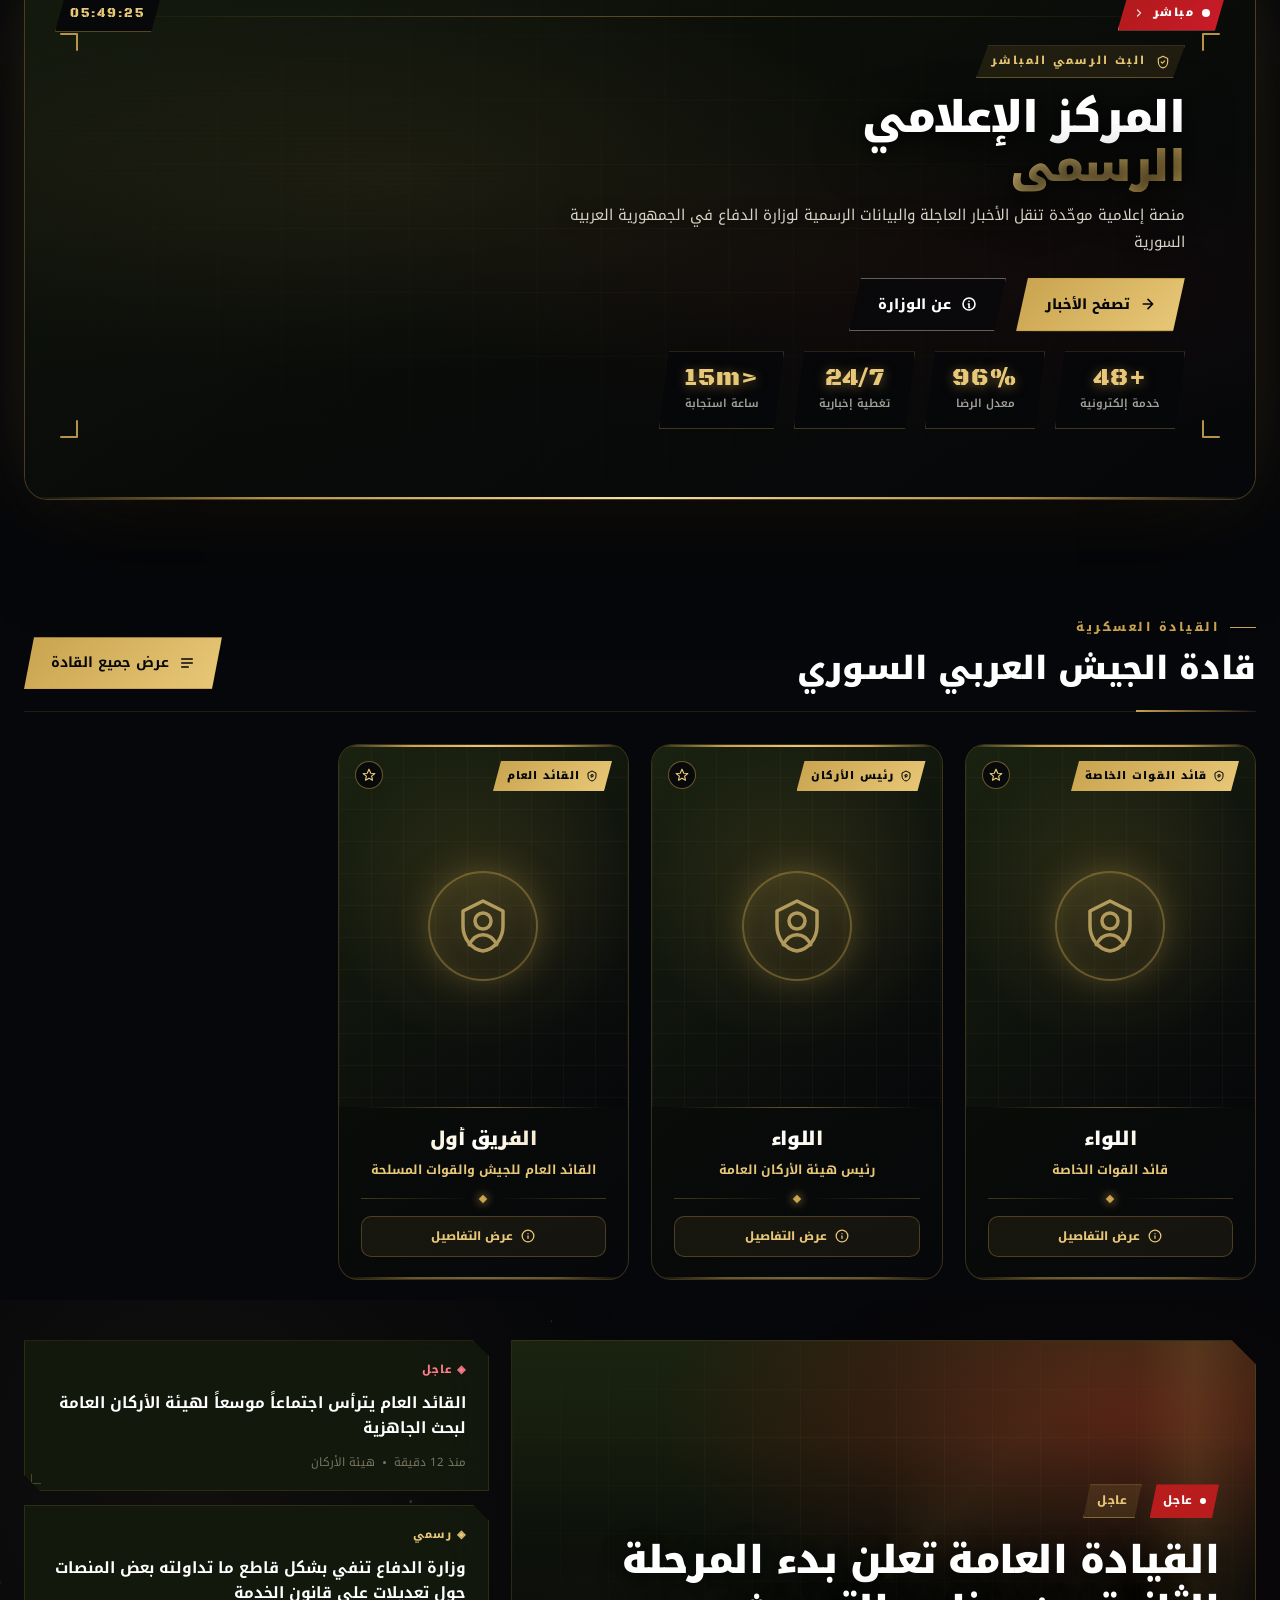
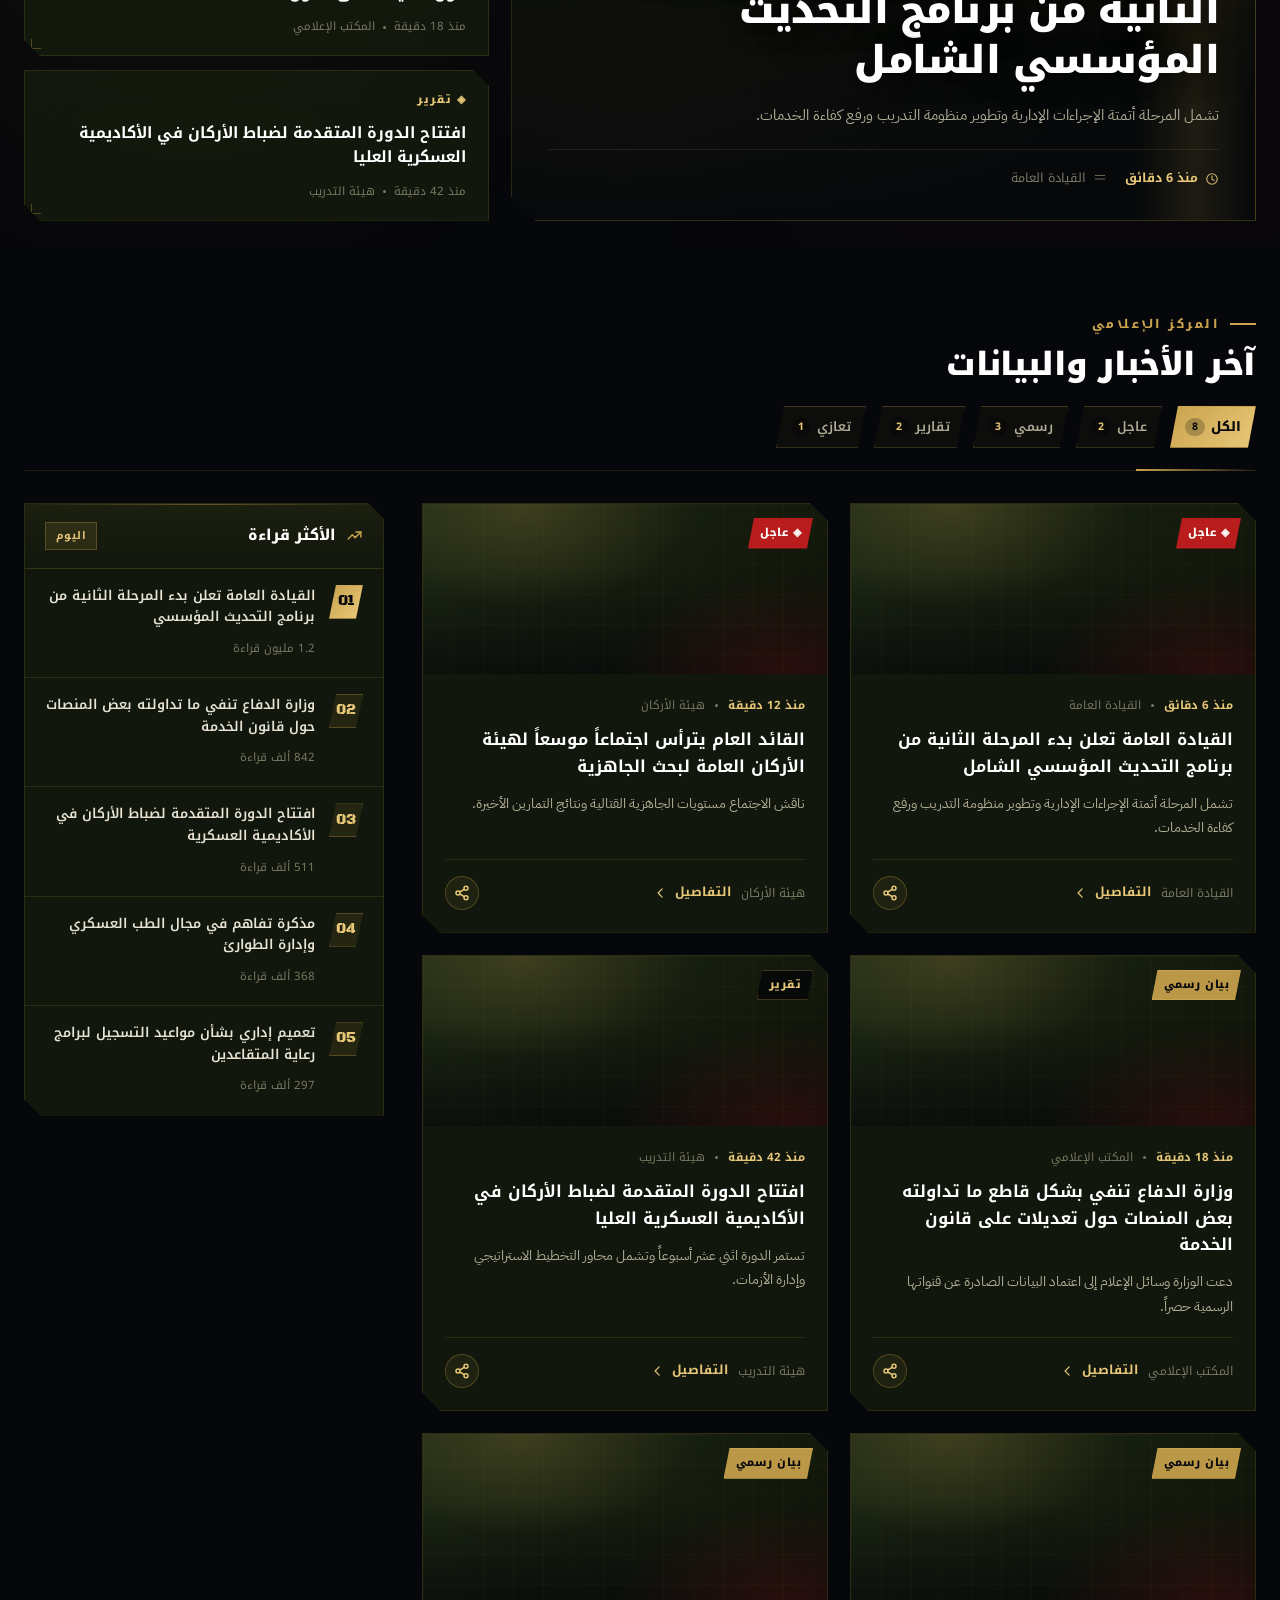
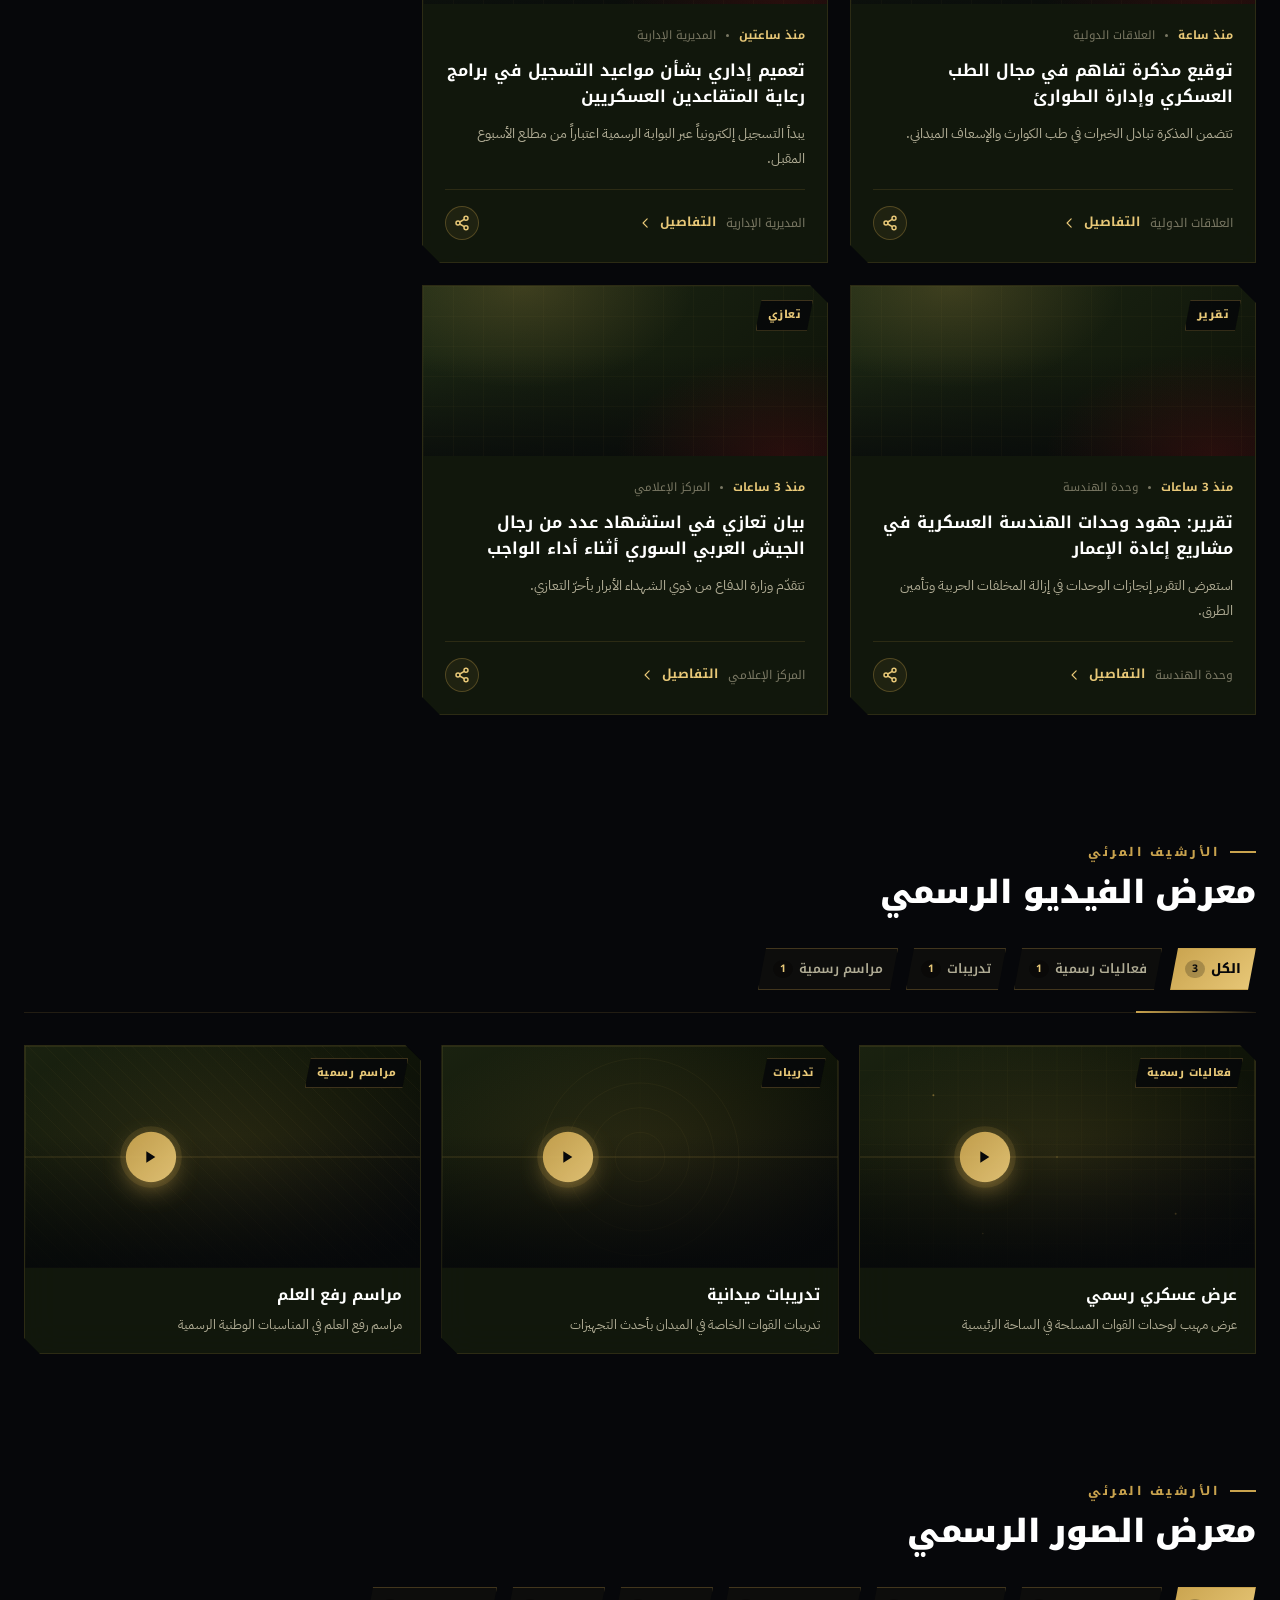
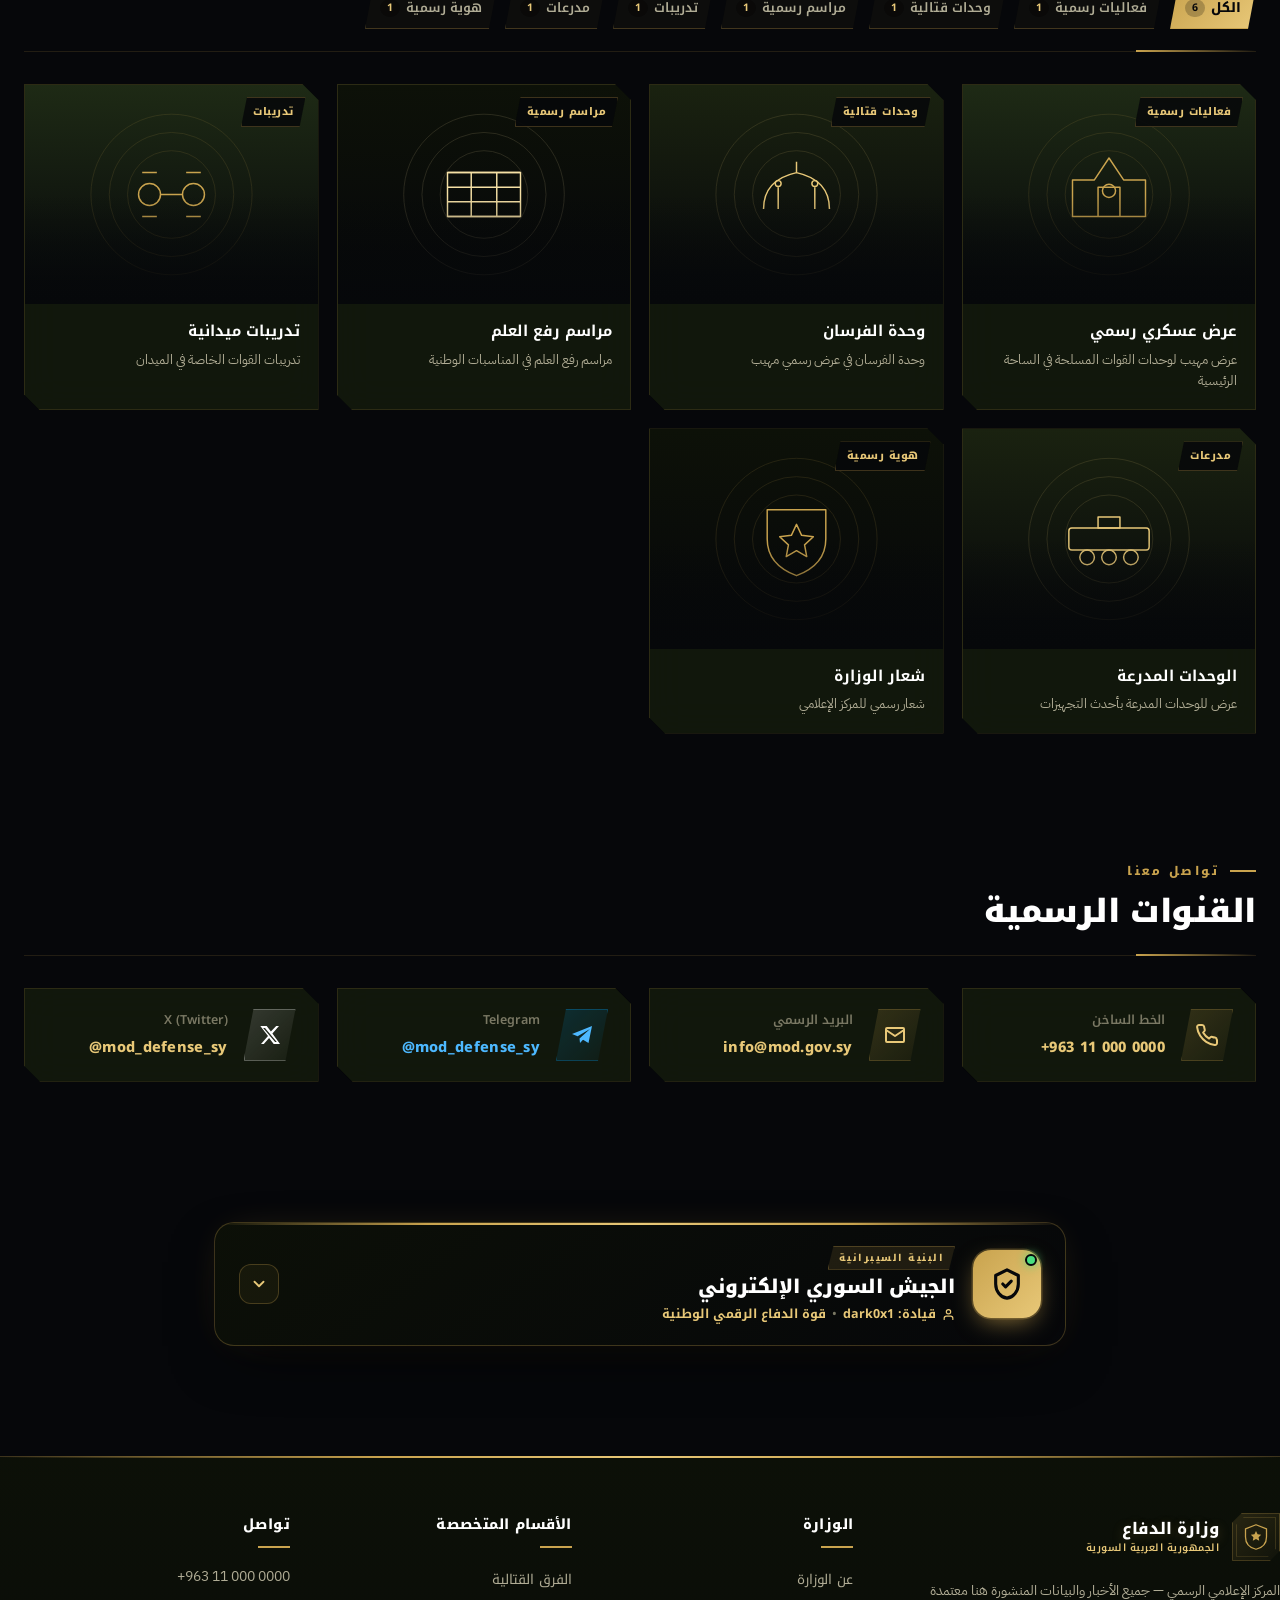
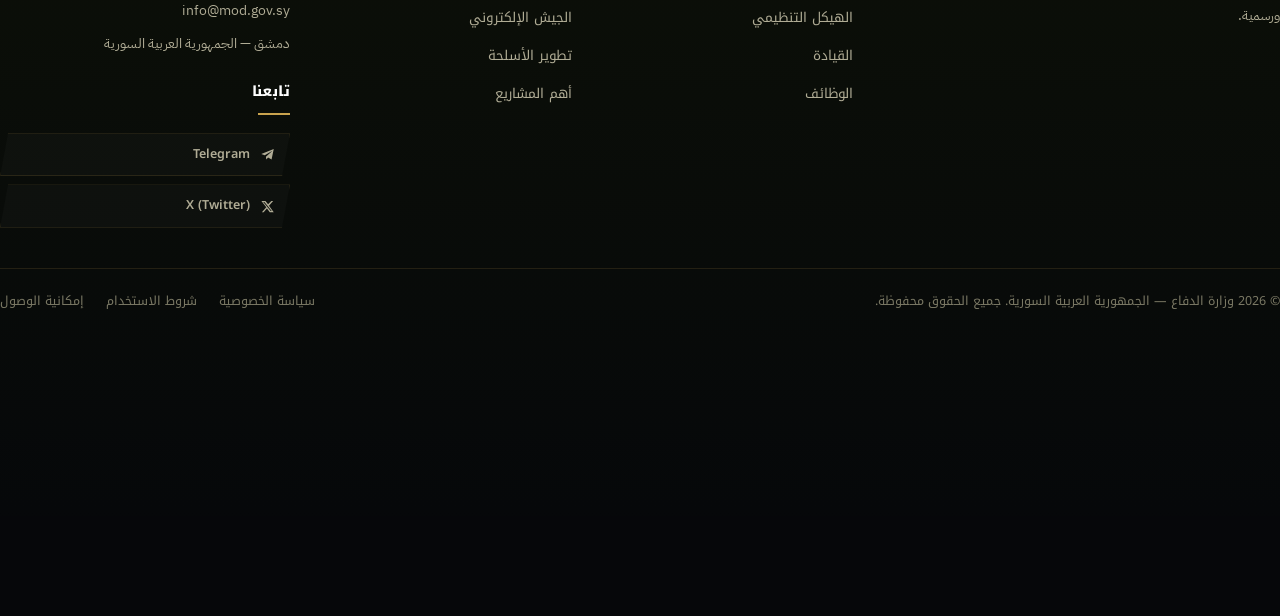
==== commit 0eeb8343: "🎬 Splash Screen ULTRA — شاشة دخول سينمائية أسطورية ✨ الميزات الأسطورية: - 🎬 Canvas Particles System " ====
--- a/index.html
+++ b/index.html
@@ -740,5 +740,6 @@
 <script src="video-hero.js?v=10"></script>
 <script src="notifications.js?v=1"></script>
 <script src="share-pro.js?v=5"></script>
+<script src="splash-screen.js?v=2"></script>
 </body>
 </html>
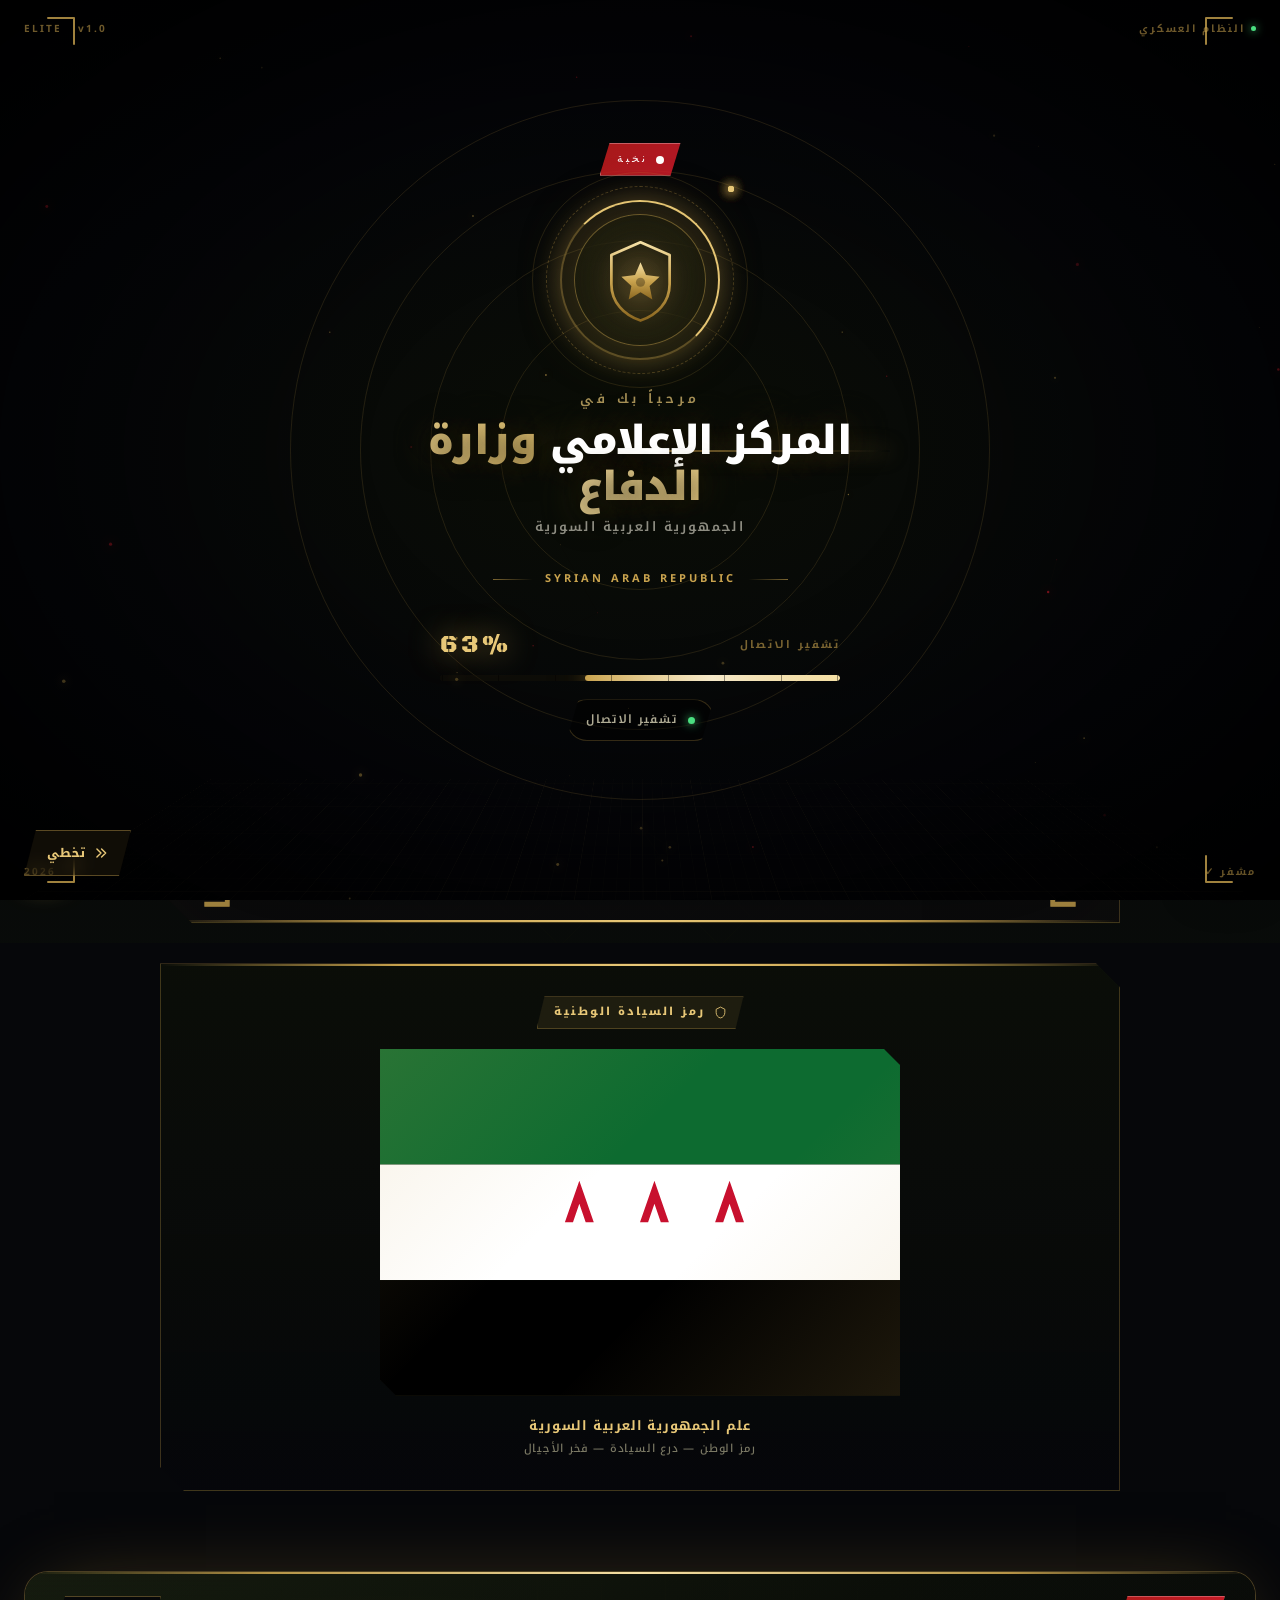
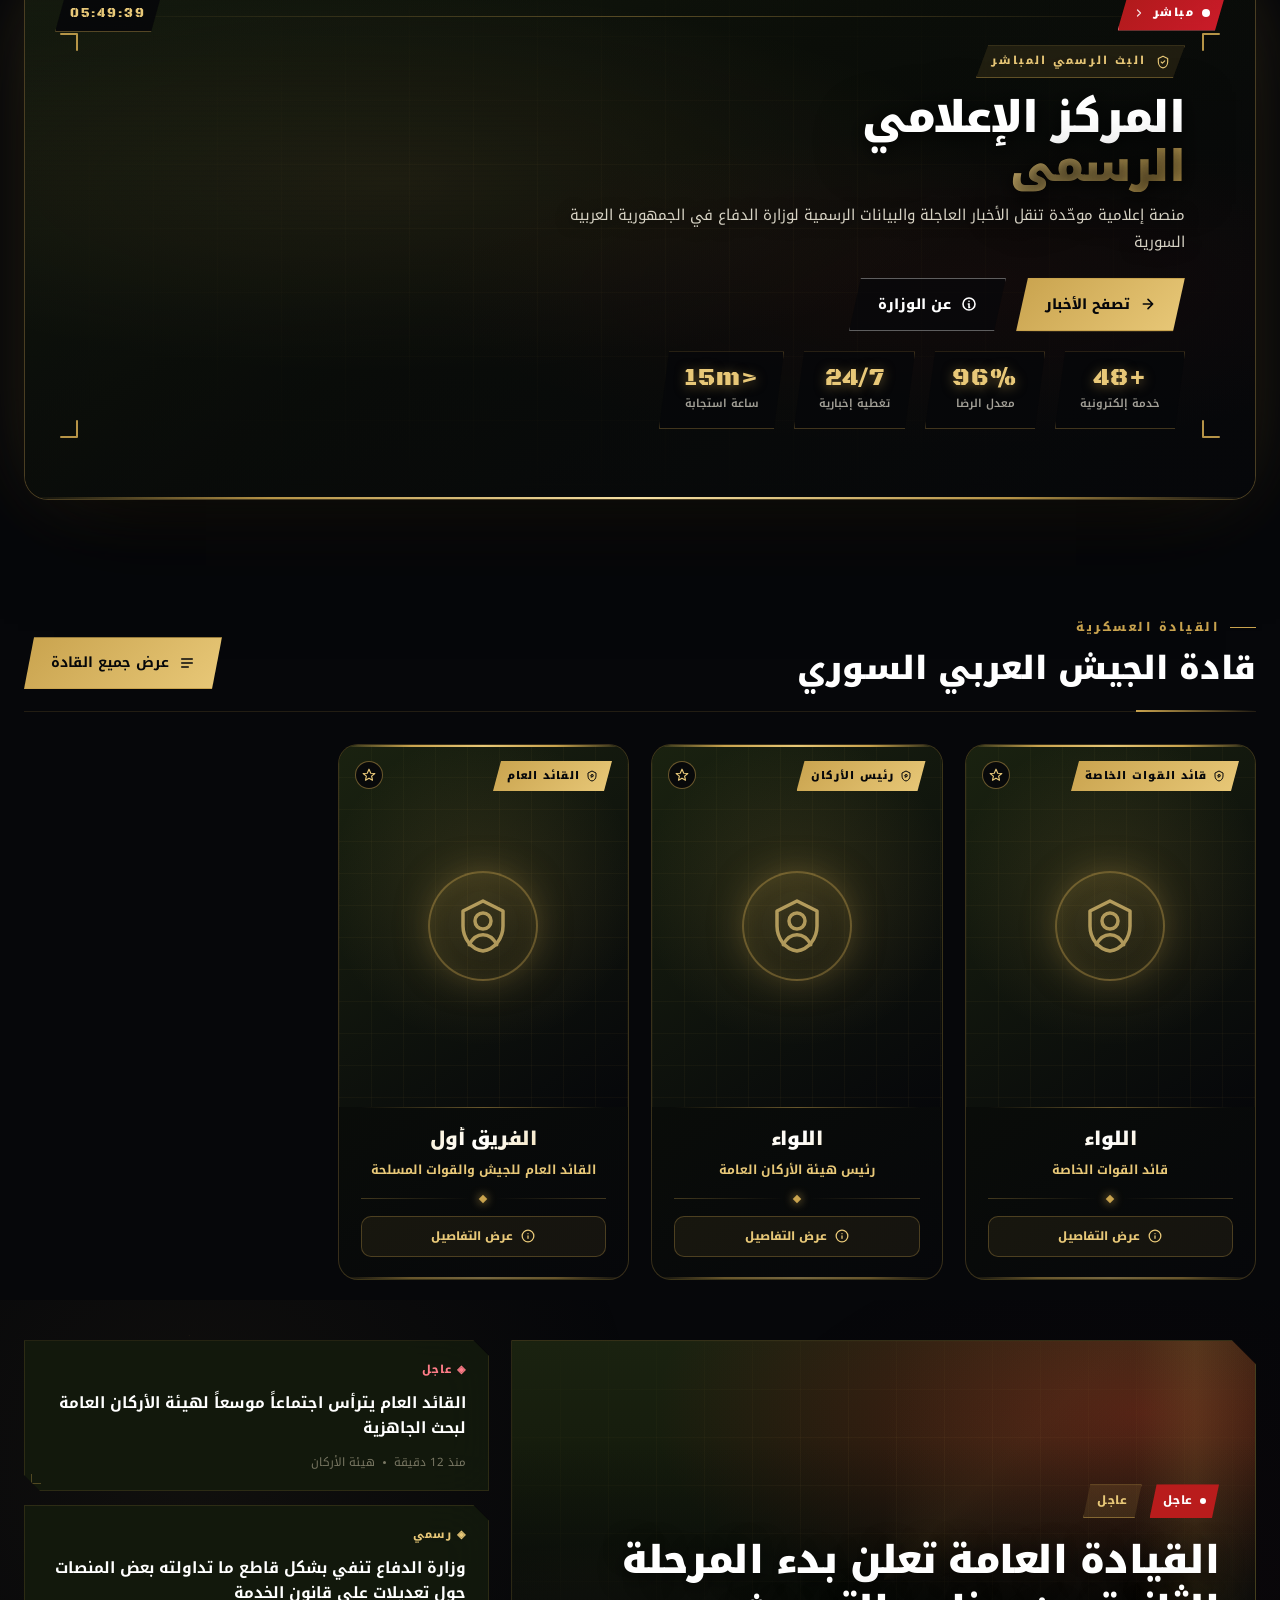
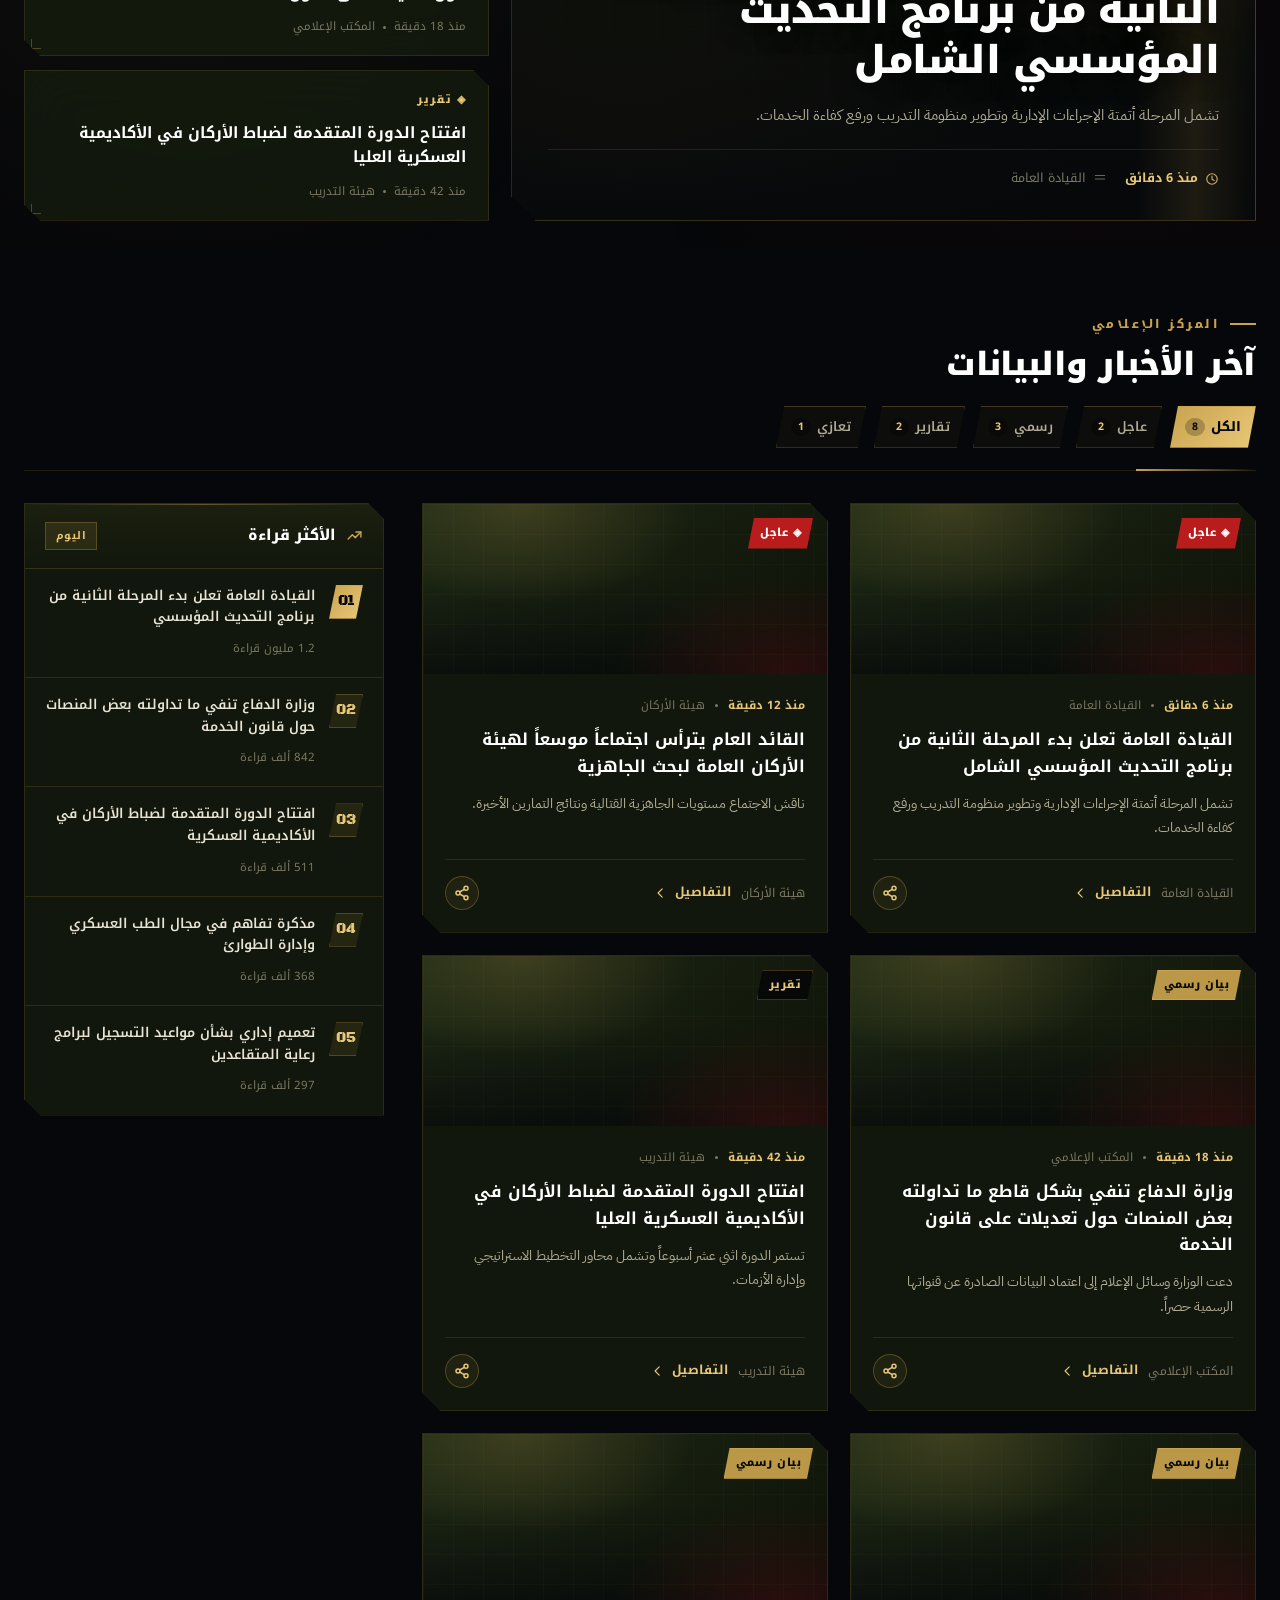
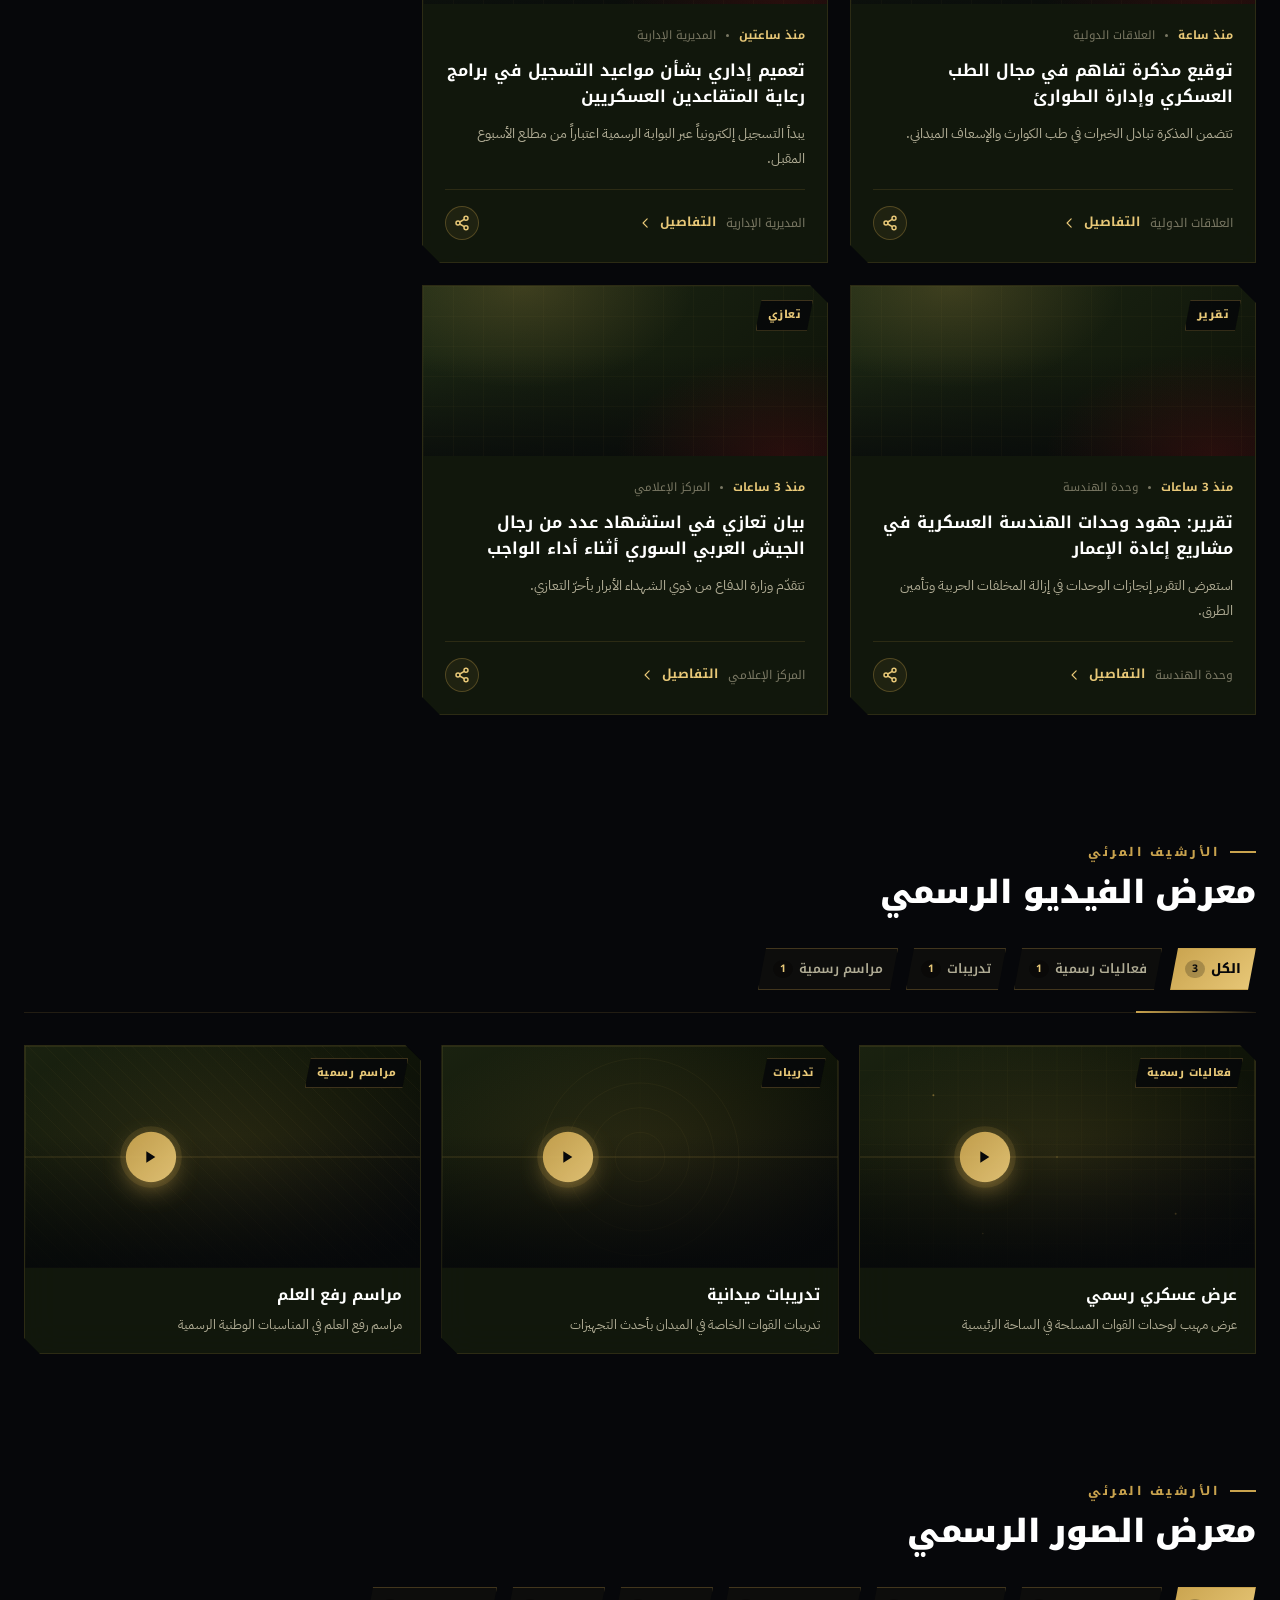
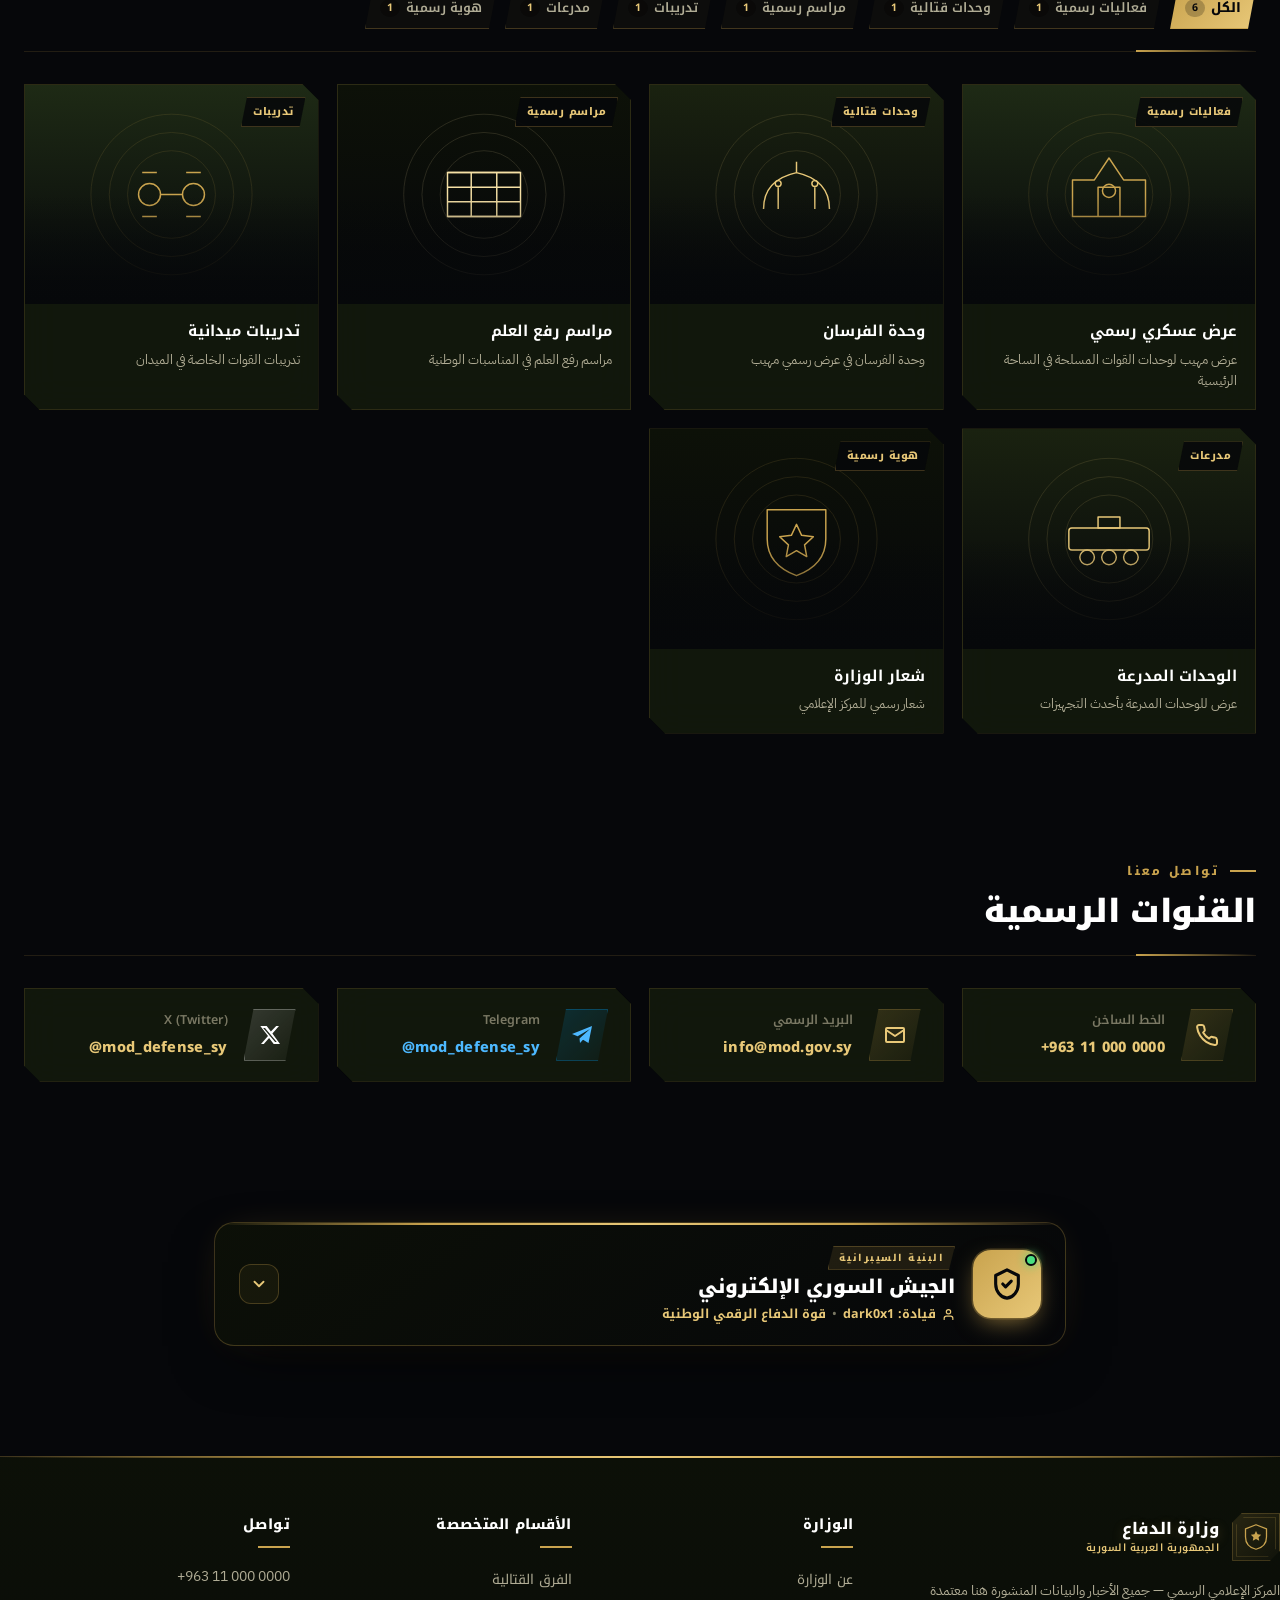
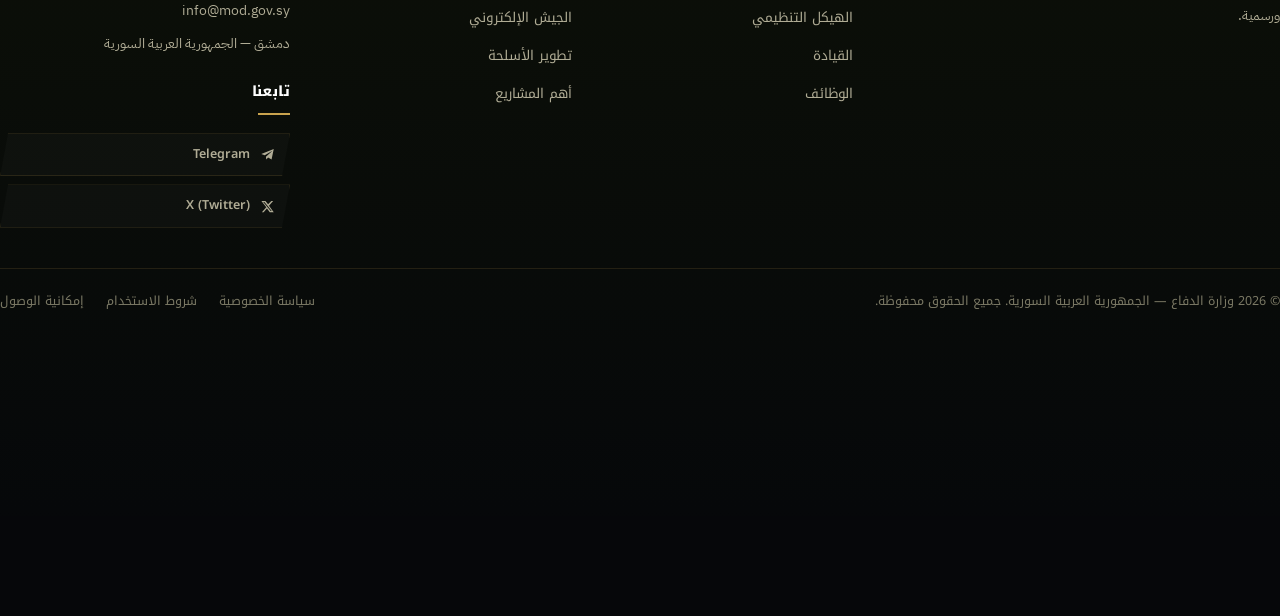
==== commit 92c7078f: "🔍 Google Search Console verification" ====
--- a/index.html
+++ b/index.html
@@ -2,6 +2,7 @@
 <html lang="ar" dir="rtl">
 <head>
 <meta charset="UTF-8">
+<meta name="google-site-verification" content="FOGCO8v8D4Rf0RzjFaAbStRZOzcCuG4DdoRve6JtAjA">
 <script src="pwa-early.js?v=1"></script>
 <meta name="viewport" content="width=device-width, initial-scale=1, viewport-fit=cover">
 <meta name="theme-color" content="#06070a">
@@ -11,6 +12,10 @@
 <meta name="keywords" content="وزارة الدفاع, سوريا, أخبار رسمية, بيانات عسكرية, المركز الإعلامي">
 <meta name="author" content="وزارة الدفاع — الجمهورية العربية السورية">
 <meta name="robots" content="index, follow, max-image-preview:large">
+<!-- ═══ SEO ═══ -->
+<link rel="canonical" href="https://mod-defense-sy.netlify.app/">
+<link rel="alternate" type="application/rss+xml" title="RSS" href="https://mod-defense-sy.netlify.app/rss.xml">
+<link rel="sitemap" type="application/xml" title="Sitemap" href="https://mod-defense-sy.netlify.app/sitemap.xml">
 <link rel="manifest" href="manifest.json">
 <link rel="apple-touch-icon" href="data:image/svg+xml,%3Csvg xmlns='http://www.w3.org/2000/svg' viewBox='0 0 180 180'%3E%3Crect width='180' height='180' fill='%2306070a'/%3E%3Cpath d='M90 30 135 52v54c0 39-24 66-45 75-21-9-45-36-45-75V52z' fill='none' stroke='%23c9a34e' stroke-width='6'/%3E%3Cpath d='M90 72l9 18 19 3-14 13 3 19-17-9-17 9 3-19-14-13 19-3z' fill='%23c9a34e'/%3E%3C/svg%3E">
 <meta name="apple-mobile-web-app-capable" content="yes">
@@ -741,5 +746,6 @@
 <script src="notifications.js?v=1"></script>
 <script src="share-pro.js?v=5"></script>
 <script src="splash-screen.js?v=2"></script>
+<script src="seo-helper.js?v=1"></script>
 </body>
 </html>
